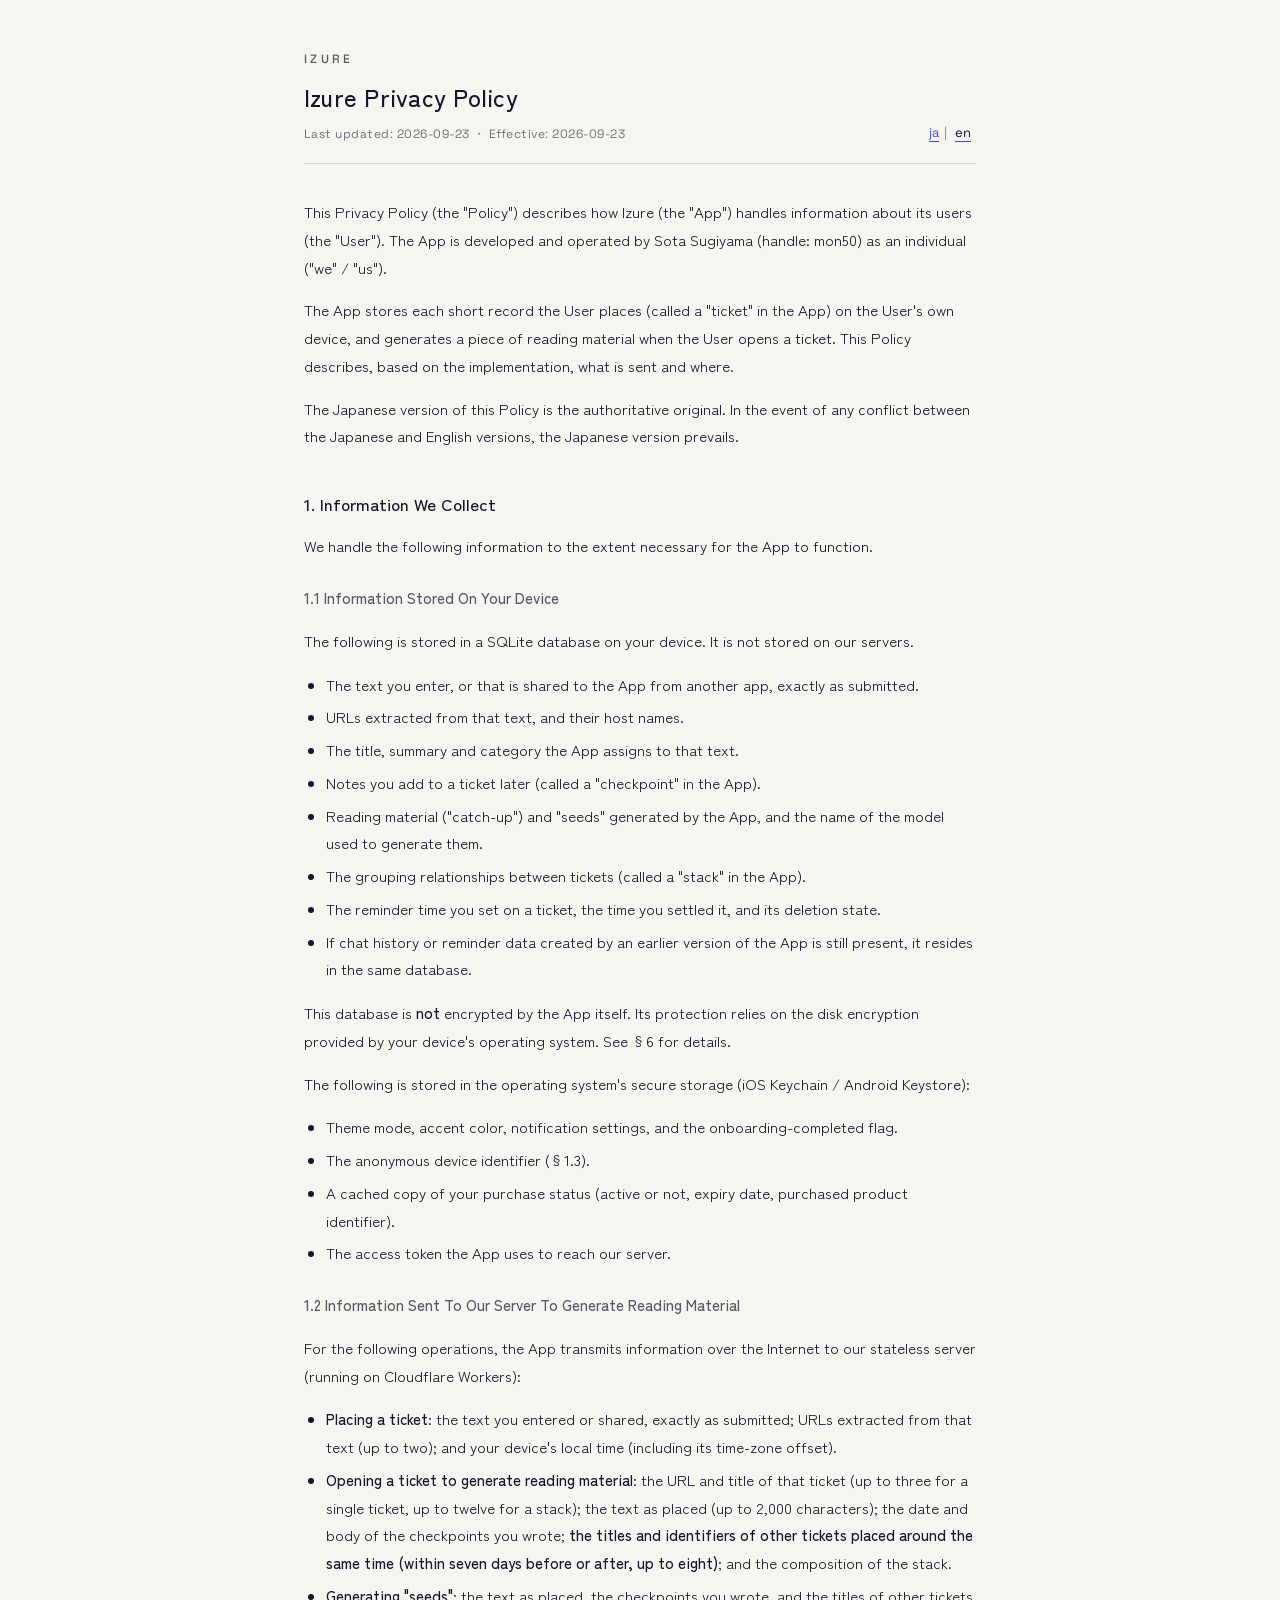
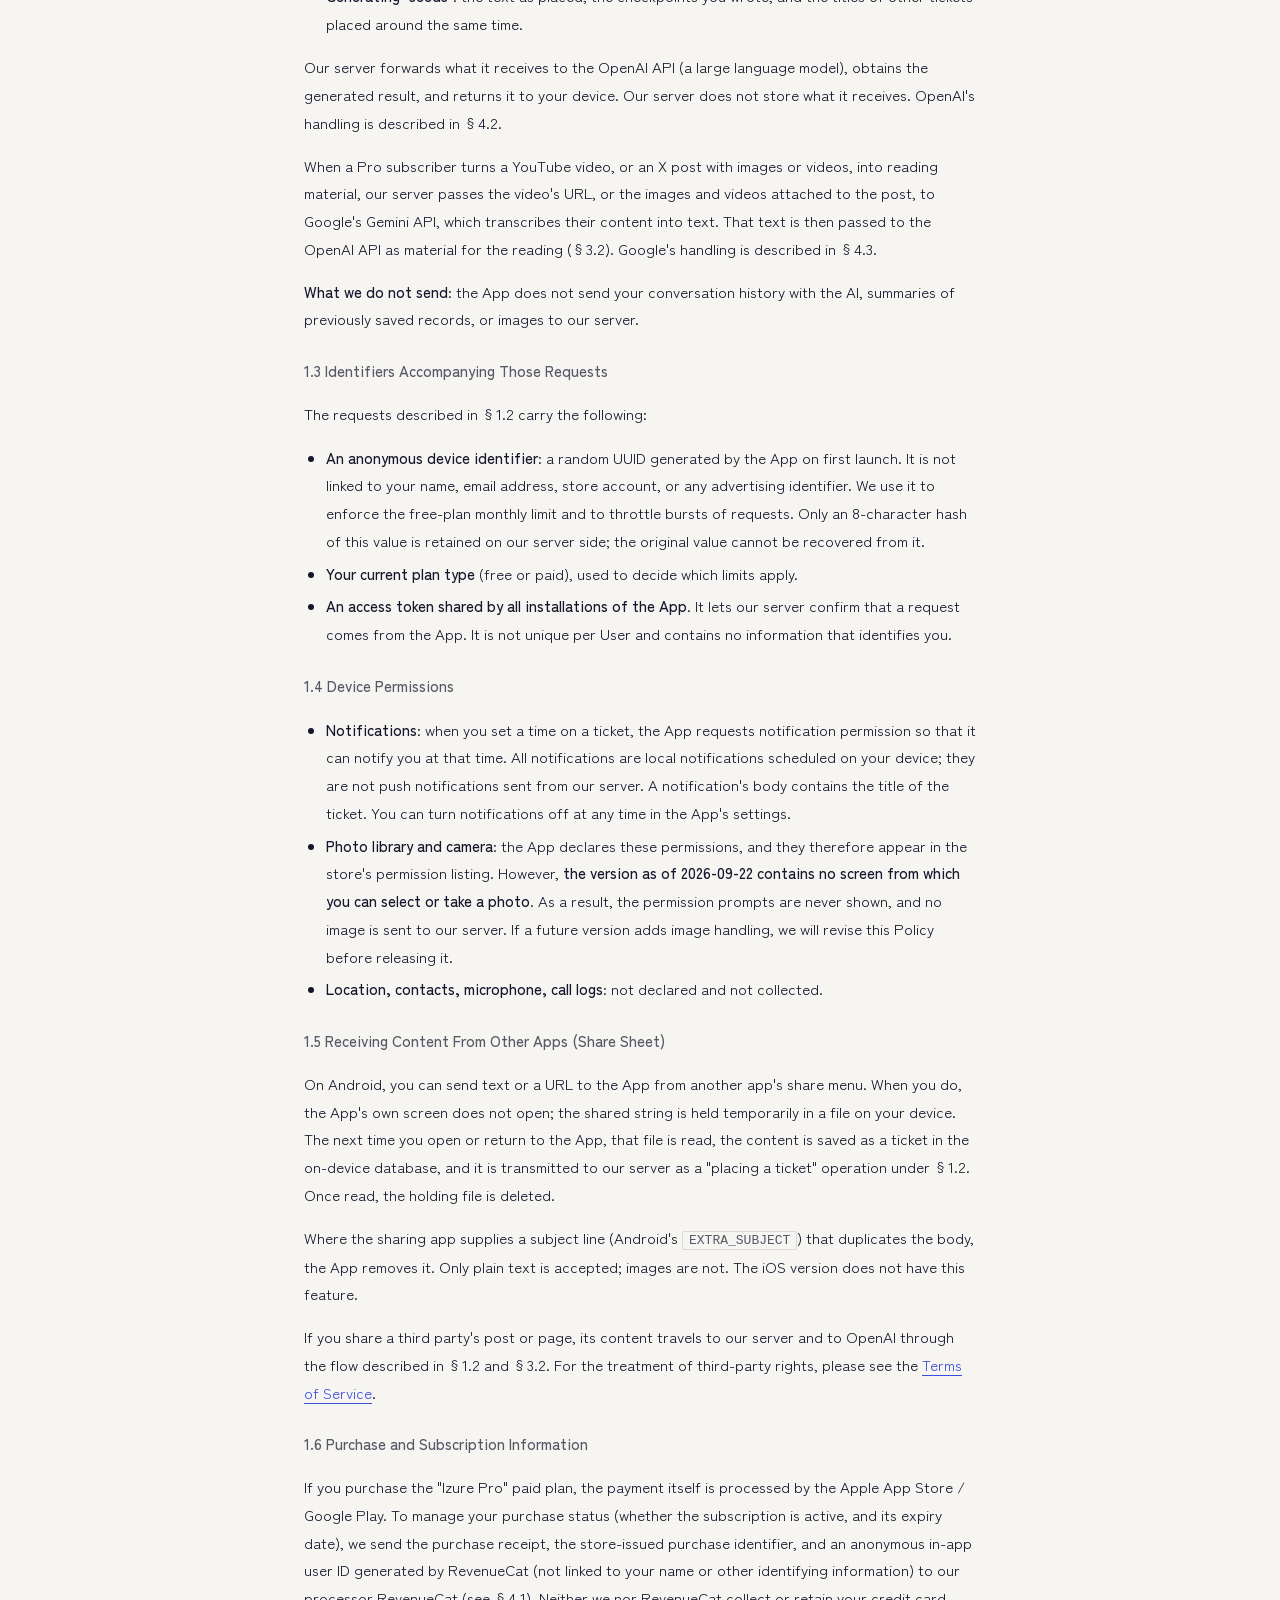
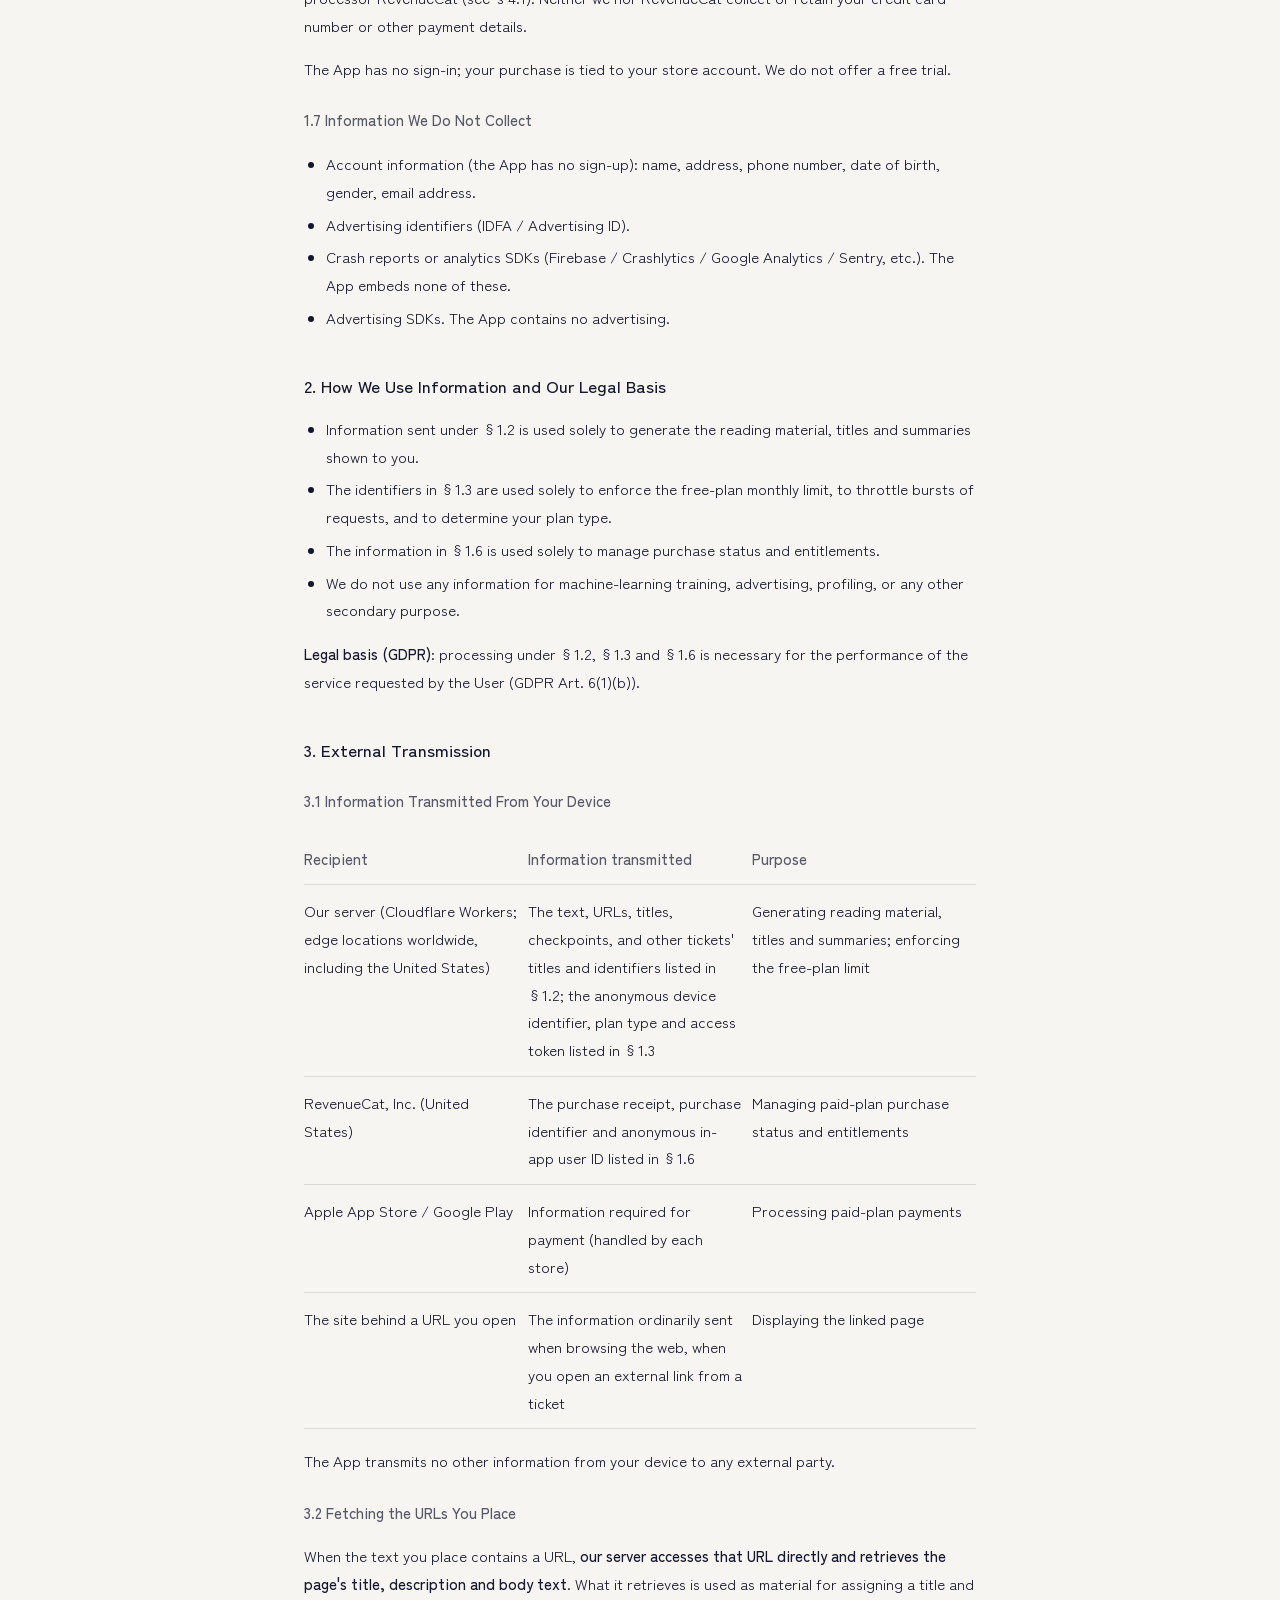
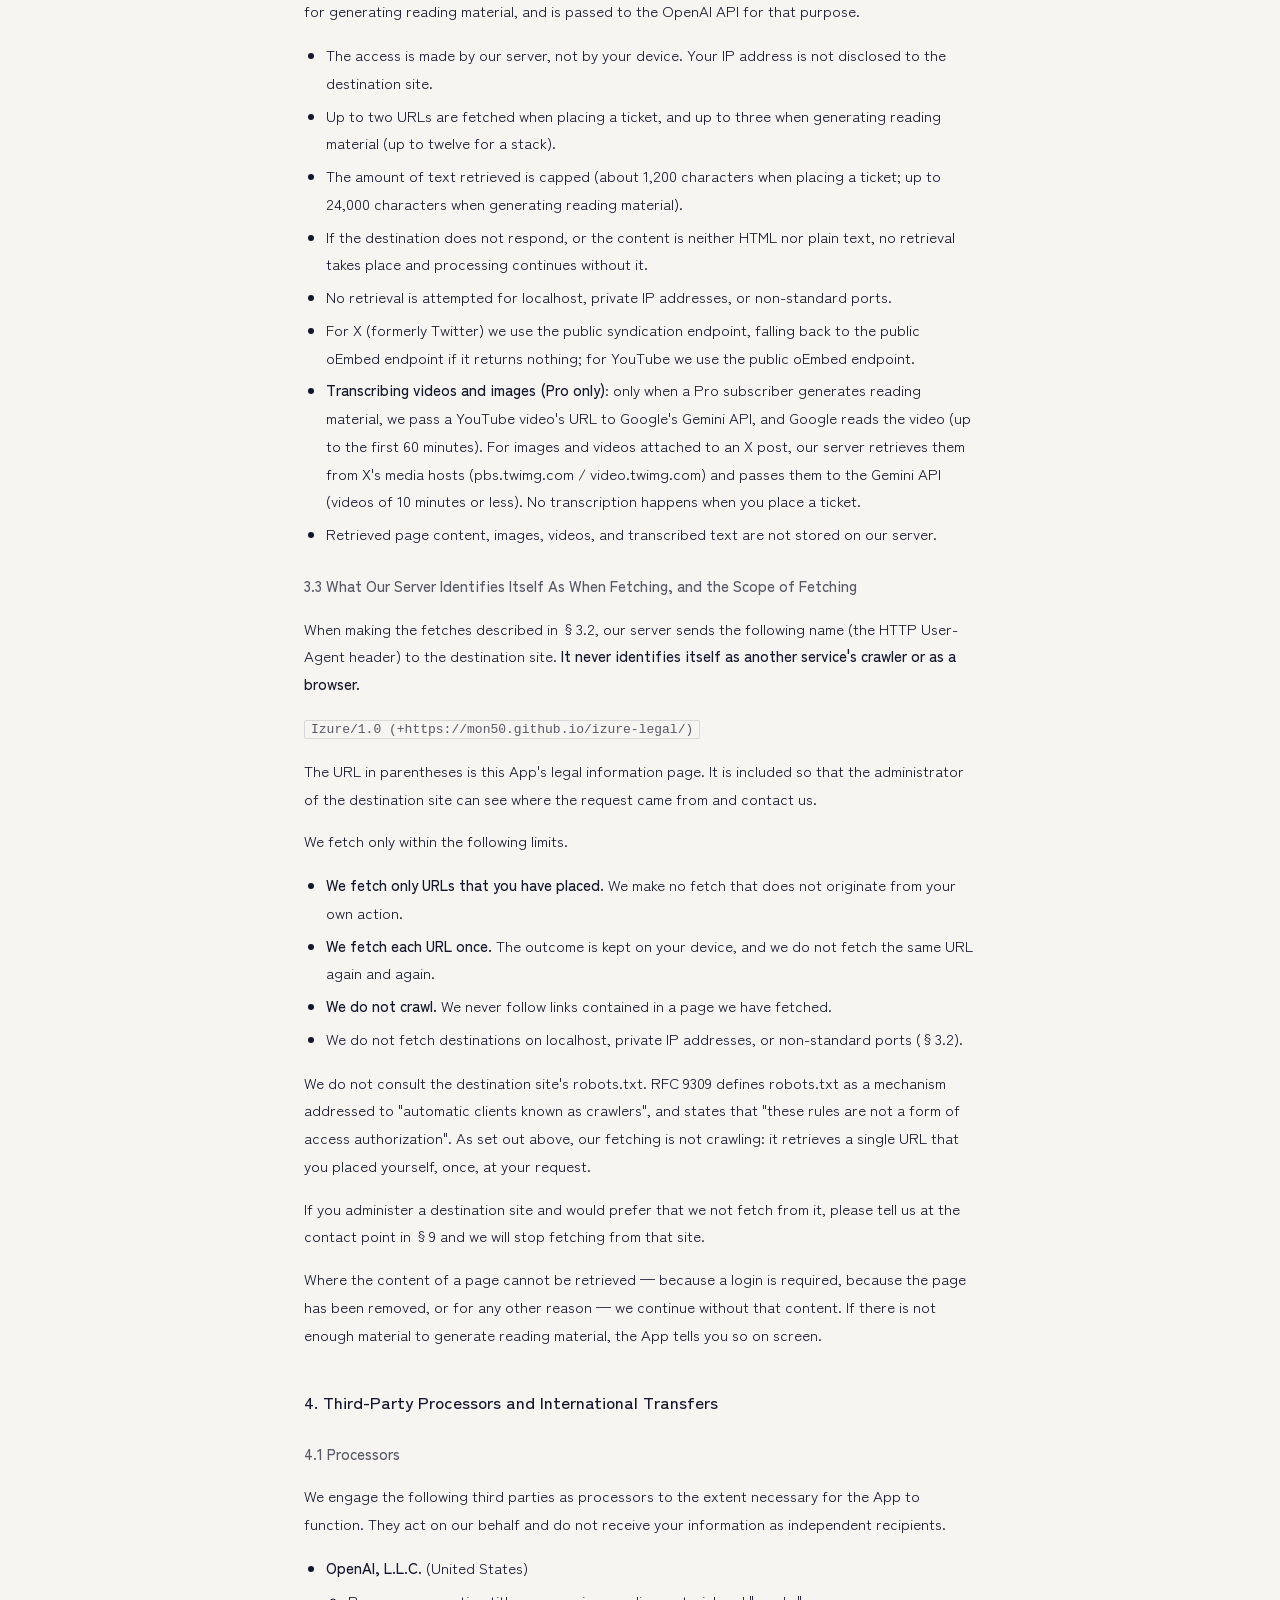
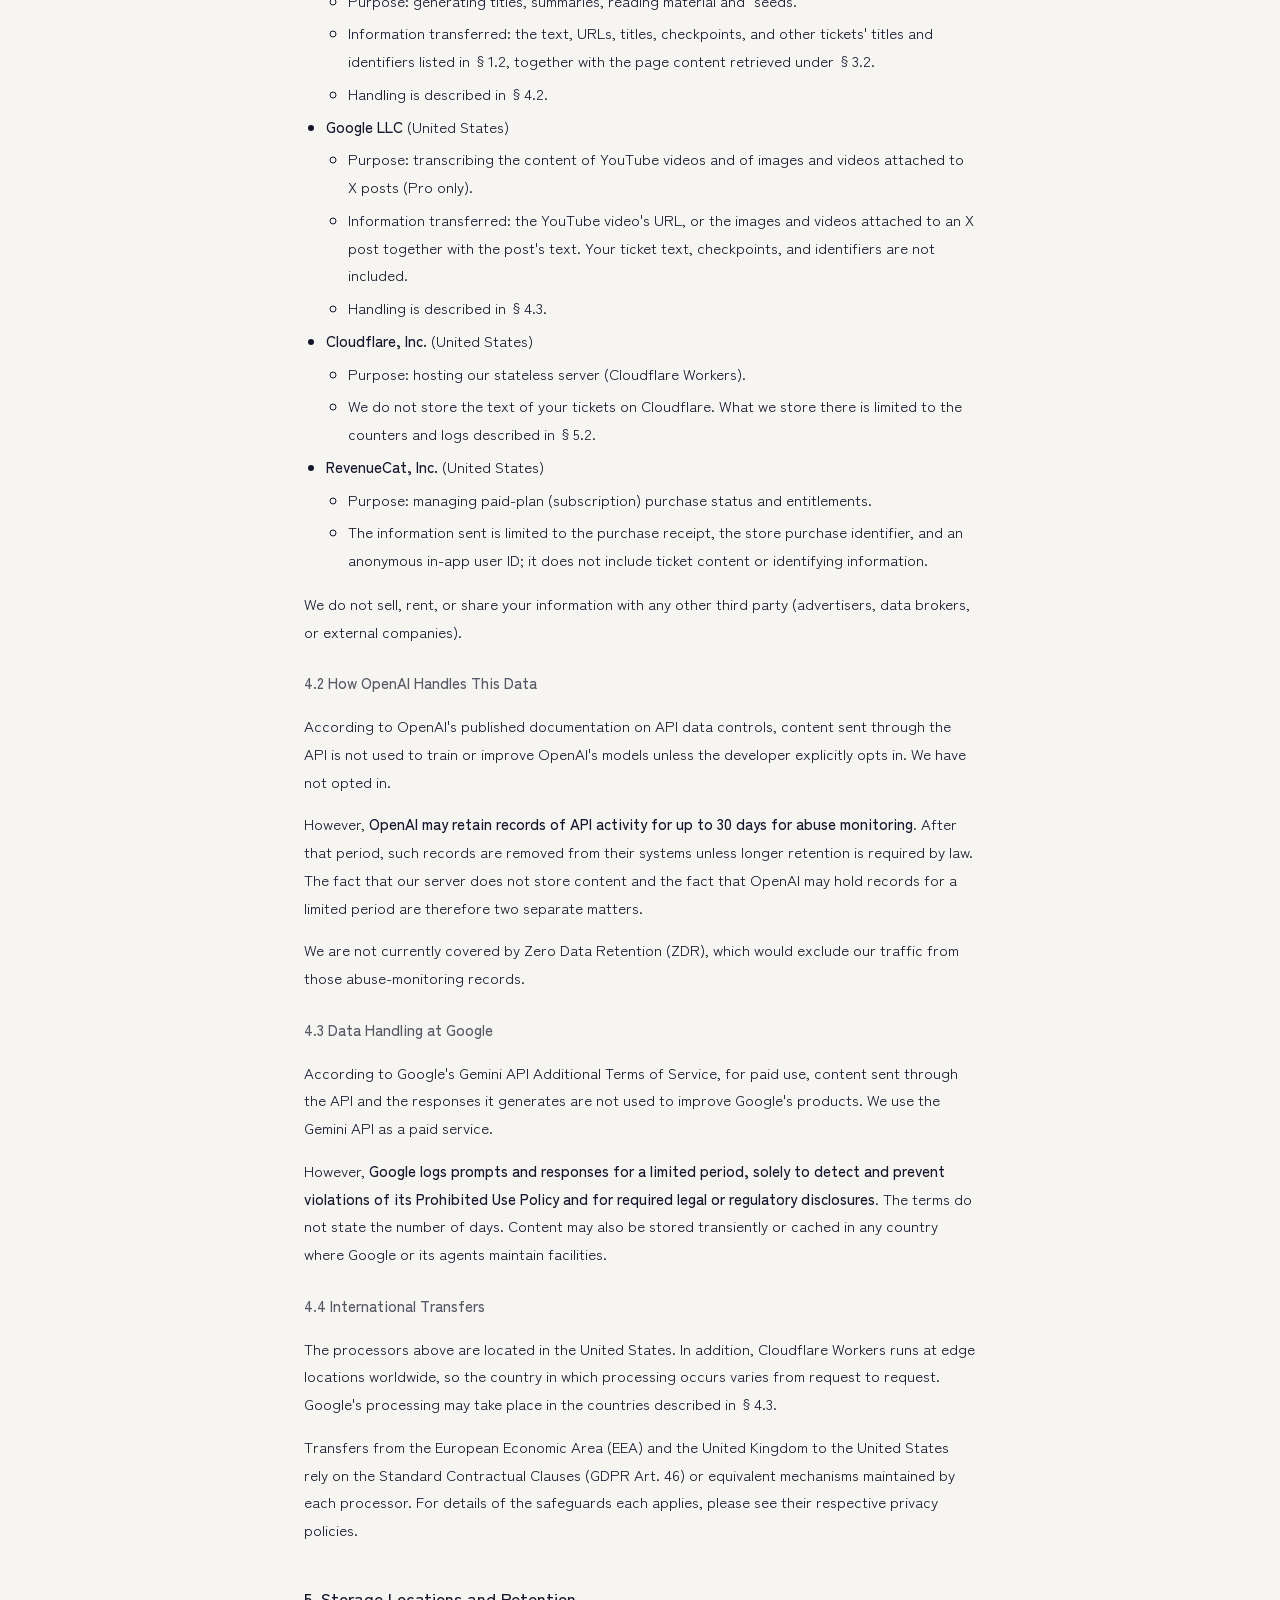
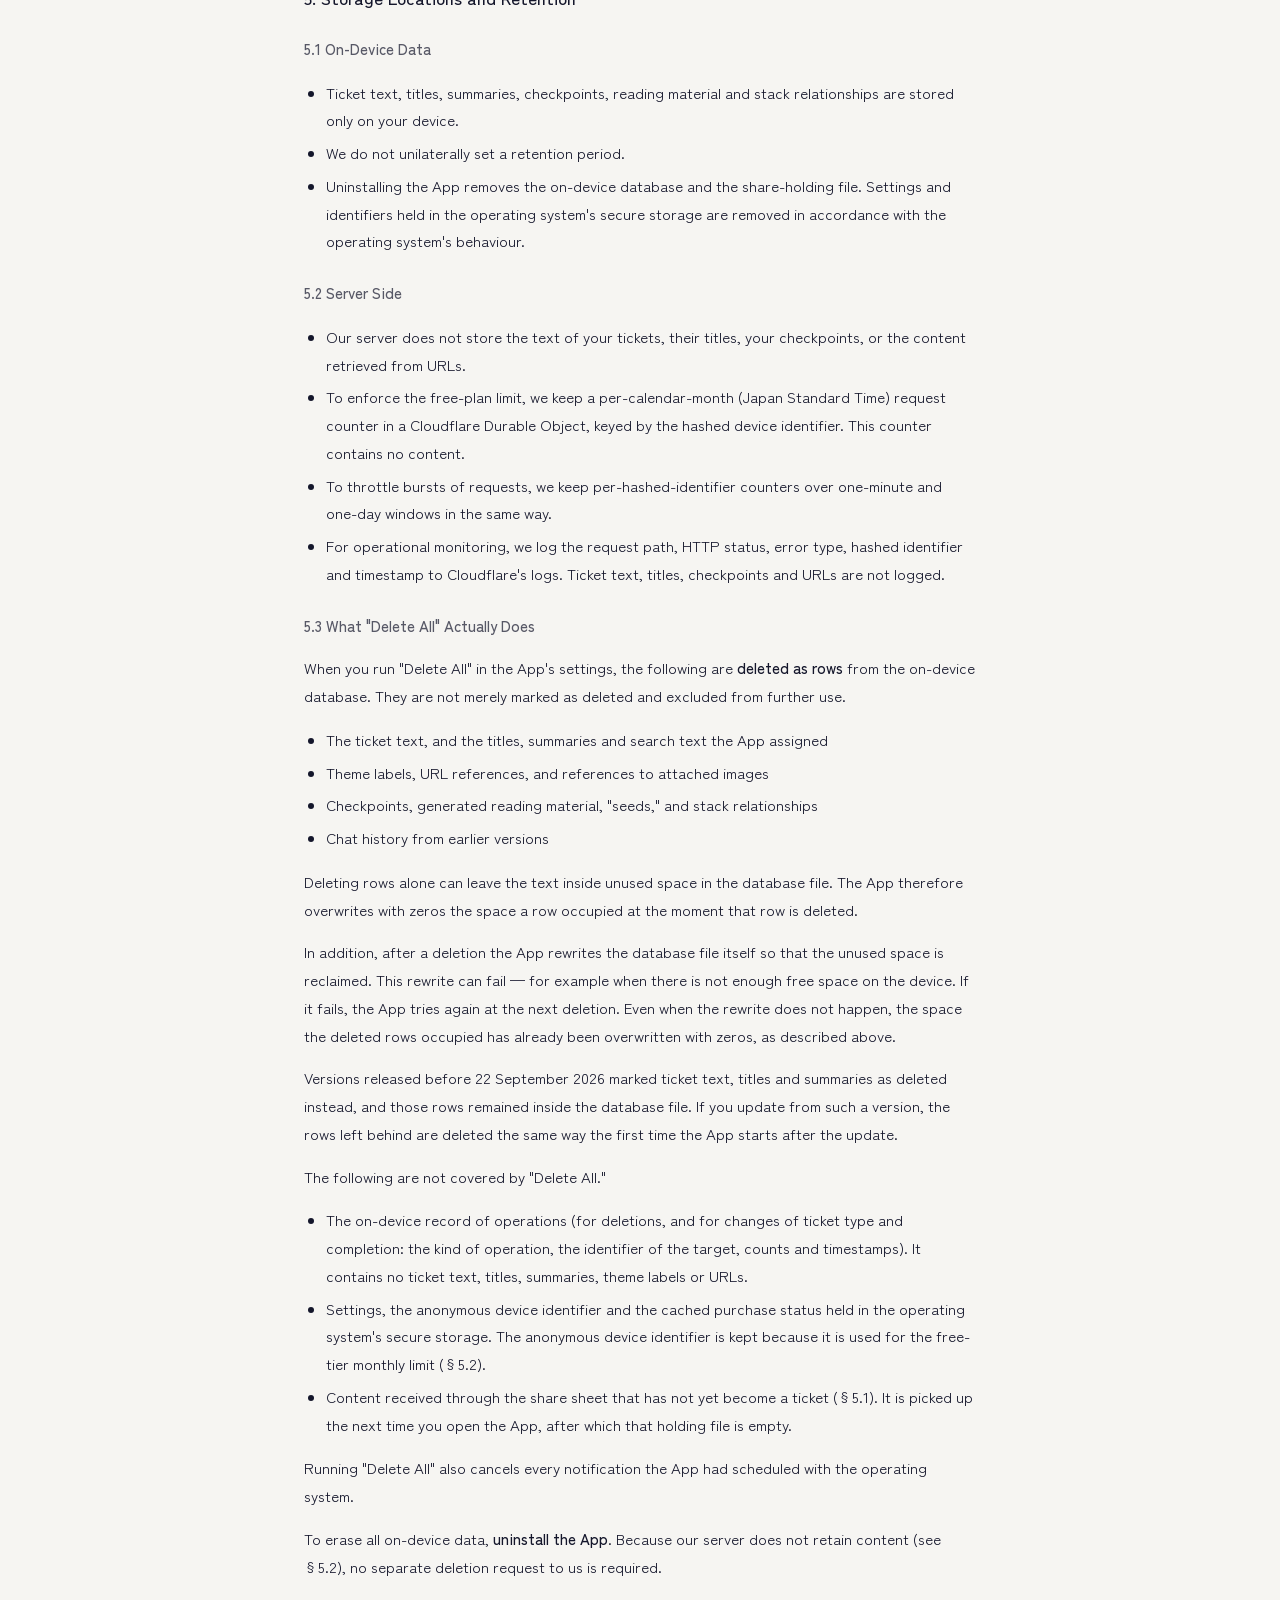
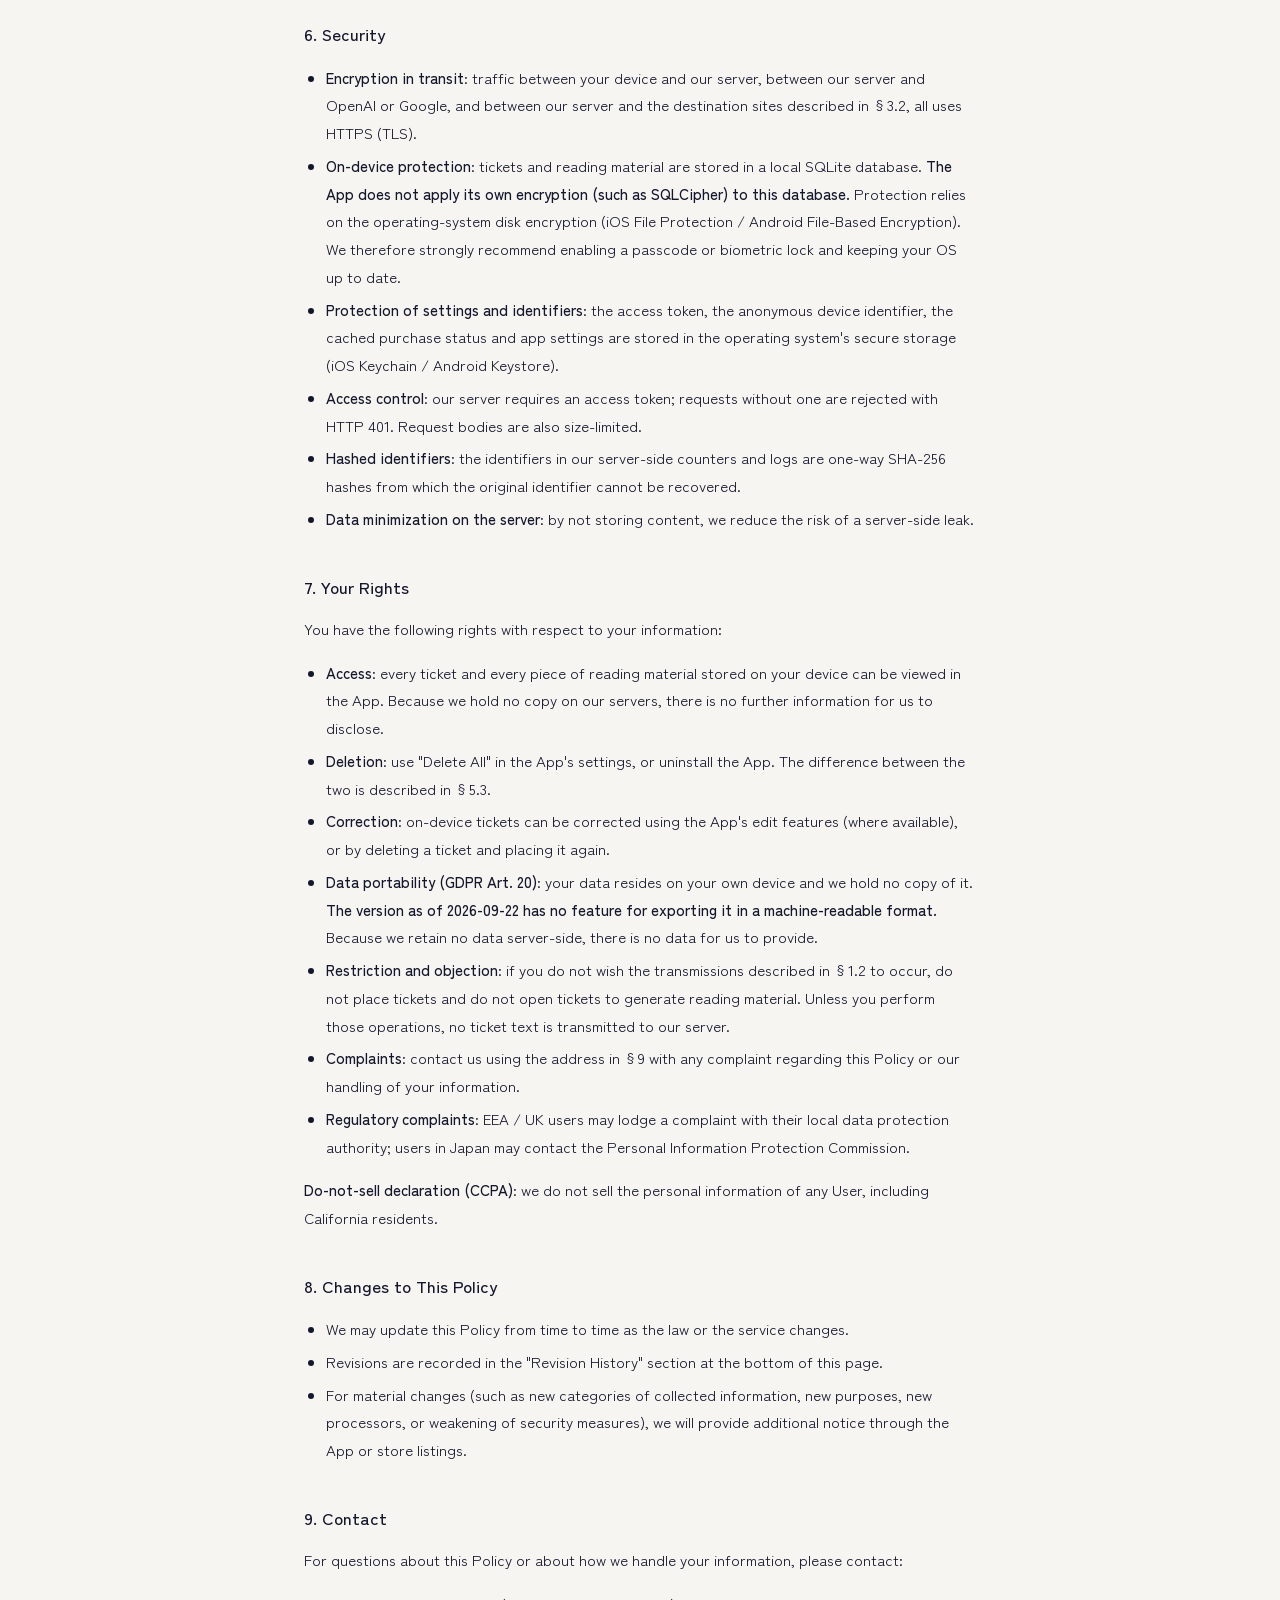
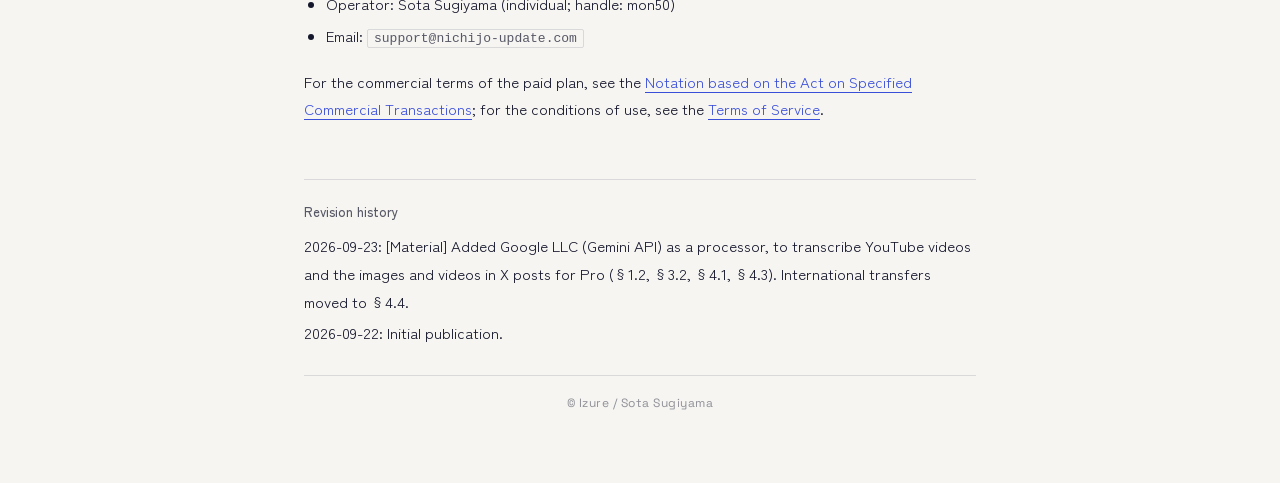
==== legal/privacy/en/index.html @ 62ede201 "legal: Google を委託先に足し、対象を 18 歳以上にする（2026-09-23 改訂） - プライバシーポリシー【重大変更】: 第三者処理者に Google LLC（Gemini API" ====
<!doctype html>
<!--
  Izure Privacy Policy (en)
  Mirrors the ja version. Reference frameworks:
  - GDPR (EU) Art. 6(1)(b) (legal basis), Art. 13 / 14 (information to data subjects), Art. 15-22 (rights),
    Art. 20 (portability), Art. 28 (processors), Art. 46 (SCCs)
  - Japan: Act on the Protection of Personal Information (Arts. 17, 18, 21, 23, 27, 28, 32)
  - Japan: Telecommunications Business Act Art. 27-12 (external transmission disclosure, 2023 amendment)
  - CCPA (Cal. Civ. Code §§1798.100-1798.199) — do-not-sell declaration
  - Apple App Store Review Guideline 5.1, Google Play Developer Policy
  - The Japanese version is the authoritative original; this English translation is provided for accessibility.

  Factual basis (implementation as of 2026-09-22; see aidlc-docs/legal-renewal/03_facts.md for path:line):
  - Transmitted data: worker/index.ts / src/server/api/catchup-use-case.ts / src/app-shell/composition-root.ts
  - On-device storage: src/adapters/storage/schema.ts / src/adapters/config/secure-store-*.ts
  - Encryption state: src/adapters/storage/expo-sqlite-database-factory.ts:22-26 (os-disk-encryption-fallback)
  - "Delete All" behaviour: src/adapters/storage/drizzle-storage-adapter.ts:1223-1260 (physical delete + VACUUM)
  - Purge of rows left by earlier versions: 0018_purge_soft_deleted_rows in src/adapters/storage/migrations.ts
  - Cancelling scheduled notifications: src/features/today/delete-all-flow.ts
  - URL fetching: ai-backend/url-context.ts
  - Share sheet: plugins/with-share-receiver.cjs / src/features/share/share-inbox.ts
  - Billing: src/billing/revenuecat-billing-adapter.ts

  - Video and image transcription (added 2026-09-23): ai-backend/media-reader.ts / worker/index.ts (Pro only)
  Source: Gemini API Additional Terms of Service https://ai.google.dev/gemini-api/terms (checked 2026-09-23)
  - Paid Services: prompts and responses are not used to improve Google's products; logged for a limited
    period for abuse detection and required disclosures (no number of days is stated); may be stored
    transiently or cached in any country where Google or its agents maintain facilities.
  - Age Requirements: not for apps likely to be accessed by users under 18 → Terms §3 raised to 18+.

  The plan name "Izure Pro" is a placeholder; replace it everywhere once the final name is decided.
-->
<html lang="en">
  <head>
    <meta charset="utf-8" />
    <meta name="viewport" content="width=device-width, initial-scale=1" />
    <meta name="robots" content="index,follow" />
    <title>Izure Privacy Policy</title>
    <link rel="stylesheet" href="../../shared/style.css" />
  </head>
  <body>
    <main class="legal">
      <header class="head">
        <div>
          <span class="mark">IZURE</span>
          <h1>Izure Privacy Policy</h1>
          <div class="sub">Last updated: 2026-09-23 ・ Effective: 2026-09-23</div>
        </div>
        <nav class="lang">
          <a href="../ja/">ja</a>|
          <a href="../en/" class="active">en</a>
        </nav>
      </header>

      <p>
        This Privacy Policy (the "Policy") describes how Izure (the "App") handles
        information about its users (the "User"). The App is developed and operated by Sota Sugiyama
        (handle: mon50) as an individual ("we" / "us").
      </p>
      <p>
        The App stores each short record the User places (called a "ticket" in the App) on the User's own
        device, and generates a piece of reading material when the User opens a ticket. This Policy
        describes, based on the implementation, what is sent and where.
      </p>
      <p>
        The Japanese version of this Policy is the authoritative original. In the event of any conflict
        between the Japanese and English versions, the Japanese version prevails.
      </p>

      <h2>1. Information We Collect</h2>
      <p>We handle the following information to the extent necessary for the App to function.</p>

      <h3>1.1 Information Stored On Your Device</h3>
      <p>
        The following is stored in a SQLite database on your device. It is not stored on our servers.
      </p>
      <ul>
        <li>The text you enter, or that is shared to the App from another app, exactly as submitted.</li>
        <li>URLs extracted from that text, and their host names.</li>
        <li>The title, summary and category the App assigns to that text.</li>
        <li>Notes you add to a ticket later (called a "checkpoint" in the App).</li>
        <li>Reading material ("catch-up") and "seeds" generated by the App, and the name of the model used to generate them.</li>
        <li>The grouping relationships between tickets (called a "stack" in the App).</li>
        <li>The reminder time you set on a ticket, the time you settled it, and its deletion state.</li>
        <li>If chat history or reminder data created by an earlier version of the App is still present, it resides in the same database.</li>
      </ul>
      <p>
        This database is <strong>not</strong> encrypted by the App itself. Its protection relies on the disk
        encryption provided by your device's operating system. See §6 for details.
      </p>
      <p>
        The following is stored in the operating system's secure storage (iOS Keychain / Android Keystore):
      </p>
      <ul>
        <li>Theme mode, accent color, notification settings, and the onboarding-completed flag.</li>
        <li>The anonymous device identifier (§1.3).</li>
        <li>A cached copy of your purchase status (active or not, expiry date, purchased product identifier).</li>
        <li>The access token the App uses to reach our server.</li>
      </ul>

      <h3>1.2 Information Sent To Our Server To Generate Reading Material</h3>
      <p>
        For the following operations, the App transmits information over the Internet to our stateless
        server (running on Cloudflare Workers):
      </p>
      <ul>
        <li>
          <strong>Placing a ticket</strong>: the text you entered or shared, exactly as submitted; URLs
          extracted from that text (up to two); and your device's local time (including its time-zone offset).
        </li>
        <li>
          <strong>Opening a ticket to generate reading material</strong>: the URL and title of that ticket
          (up to three for a single ticket, up to twelve for a stack); the text as placed (up to 2,000
          characters); the date and body of the checkpoints you wrote;
          <strong>the titles and identifiers of other tickets placed around the same time (within seven days
          before or after, up to eight)</strong>; and the composition of the stack.
        </li>
        <li>
          <strong>Generating "seeds"</strong>: the text as placed, the checkpoints you wrote, and the titles
          of other tickets placed around the same time.
        </li>
      </ul>
      <p>
        Our server forwards what it receives to the OpenAI API (a large language model), obtains the
        generated result, and returns it to your device. Our server does not store what it receives.
        OpenAI's handling is described in §4.2.
      </p>
      <p>
        When a Pro subscriber turns a YouTube video, or an X post with images or videos, into reading
        material, our server passes the video's URL, or the images and videos attached to the post, to
        Google's Gemini API, which transcribes their content into text. That text is then passed to the
        OpenAI API as material for the reading (§3.2). Google's handling is described in §4.3.
      </p>
      <p>
        <strong>What we do not send</strong>: the App does not send your conversation history with the AI,
        summaries of previously saved records, or images to our server.
      </p>

      <h3>1.3 Identifiers Accompanying Those Requests</h3>
      <p>The requests described in §1.2 carry the following:</p>
      <ul>
        <li>
          <strong>An anonymous device identifier</strong>: a random UUID generated by the App on first
          launch. It is not linked to your name, email address, store account, or any advertising
          identifier. We use it to enforce the free-plan monthly limit and to throttle bursts of requests.
          Only an 8-character hash of this value is retained on our server side; the original value cannot
          be recovered from it.
        </li>
        <li><strong>Your current plan type</strong> (free or paid), used to decide which limits apply.</li>
        <li>
          <strong>An access token shared by all installations of the App</strong>. It lets our server confirm
          that a request comes from the App. It is not unique per User and contains no information that
          identifies you.
        </li>
      </ul>

      <h3>1.4 Device Permissions</h3>
      <ul>
        <li>
          <strong>Notifications</strong>: when you set a time on a ticket, the App requests notification
          permission so that it can notify you at that time. All notifications are local notifications
          scheduled on your device; they are not push notifications sent from our server. A notification's
          body contains the title of the ticket. You can turn notifications off at any time in the App's
          settings.
        </li>
        <li>
          <strong>Photo library and camera</strong>: the App declares these permissions, and they therefore
          appear in the store's permission listing. However,
          <strong>the version as of 2026-09-22 contains no screen from which you can select or take a
          photo</strong>. As a result, the permission prompts are never shown, and no image is sent to our
          server. If a future version adds image handling, we will revise this Policy before releasing it.
        </li>
        <li><strong>Location, contacts, microphone, call logs</strong>: not declared and not collected.</li>
      </ul>

      <h3>1.5 Receiving Content From Other Apps (Share Sheet)</h3>
      <p>
        On Android, you can send text or a URL to the App from another app's share menu. When you do, the
        App's own screen does not open; the shared string is held temporarily in a file on your device.
        The next time you open or return to the App, that file is read, the content is saved as a ticket in
        the on-device database, and it is transmitted to our server as a "placing a ticket" operation under
        §1.2. Once read, the holding file is deleted.
      </p>
      <p>
        Where the sharing app supplies a subject line (Android's <code>EXTRA_SUBJECT</code>) that duplicates
        the body, the App removes it. Only plain text is accepted; images are not. The iOS version does not
        have this feature.
      </p>
      <p>
        If you share a third party's post or page, its content travels to our server and to OpenAI through
        the flow described in §1.2 and §3.2. For the treatment of third-party rights, please see the
        <a href="../../terms/en/">Terms of Service</a>.
      </p>

      <h3>1.6 Purchase and Subscription Information</h3>
      <p>
        If you purchase the "Izure Pro" paid plan, the payment itself is processed by the Apple App Store /
        Google Play. To manage your purchase status (whether the subscription is active, and its expiry
        date), we send the purchase receipt, the store-issued purchase identifier, and an anonymous in-app
        user ID generated by RevenueCat (not linked to your name or other identifying information) to our
        processor RevenueCat (see §4.1). Neither we nor RevenueCat collect or retain your credit card number
        or other payment details.
      </p>
      <p>
        The App has no sign-in; your purchase is tied to your store account. We do not offer a free trial.
      </p>

      <h3>1.7 Information We Do Not Collect</h3>
      <ul>
        <li>Account information (the App has no sign-up): name, address, phone number, date of birth, gender, email address.</li>
        <li>Advertising identifiers (IDFA / Advertising ID).</li>
        <li>Crash reports or analytics SDKs (Firebase / Crashlytics / Google Analytics / Sentry, etc.). The App embeds none of these.</li>
        <li>Advertising SDKs. The App contains no advertising.</li>
      </ul>

      <h2>2. How We Use Information and Our Legal Basis</h2>
      <ul>
        <li>Information sent under §1.2 is used solely to generate the reading material, titles and summaries shown to you.</li>
        <li>The identifiers in §1.3 are used solely to enforce the free-plan monthly limit, to throttle bursts of requests, and to determine your plan type.</li>
        <li>The information in §1.6 is used solely to manage purchase status and entitlements.</li>
        <li>We do not use any information for machine-learning training, advertising, profiling, or any other secondary purpose.</li>
      </ul>
      <p>
        <strong>Legal basis (GDPR)</strong>: processing under §1.2, §1.3 and §1.6 is necessary for the
        performance of the service requested by the User (GDPR Art. 6(1)(b)).
      </p>

      <h2>3. External Transmission</h2>
      <!--
        Japan's Telecommunications Business Act Art. 27-12 (external transmission disclosure) applies
        directly to transmissions FROM the user's terminal. §3.2 describes fetches made BY our server,
        which fall outside the article's direct scope but are disclosed here for transparency.
      -->
      <h3>3.1 Information Transmitted From Your Device</h3>
      <table>
        <tr>
          <th>Recipient</th>
          <th>Information transmitted</th>
          <th>Purpose</th>
        </tr>
        <tr>
          <td>Our server (Cloudflare Workers; edge locations worldwide, including the United States)</td>
          <td>The text, URLs, titles, checkpoints, and other tickets' titles and identifiers listed in §1.2; the anonymous device identifier, plan type and access token listed in §1.3</td>
          <td>Generating reading material, titles and summaries; enforcing the free-plan limit</td>
        </tr>
        <tr>
          <td>RevenueCat, Inc. (United States)</td>
          <td>The purchase receipt, purchase identifier and anonymous in-app user ID listed in §1.6</td>
          <td>Managing paid-plan purchase status and entitlements</td>
        </tr>
        <tr>
          <td>Apple App Store / Google Play</td>
          <td>Information required for payment (handled by each store)</td>
          <td>Processing paid-plan payments</td>
        </tr>
        <tr>
          <td>The site behind a URL you open</td>
          <td>The information ordinarily sent when browsing the web, when you open an external link from a ticket</td>
          <td>Displaying the linked page</td>
        </tr>
      </table>
      <p>The App transmits no other information from your device to any external party.</p>

      <h3>3.2 Fetching the URLs You Place</h3>
      <p>
        When the text you place contains a URL, <strong>our server accesses that URL directly and retrieves
        the page's title, description and body text</strong>. What it retrieves is used as material for
        assigning a title and for generating reading material, and is passed to the OpenAI API for that
        purpose.
      </p>
      <ul>
        <li>The access is made by our server, not by your device. Your IP address is not disclosed to the destination site.</li>
        <li>Up to two URLs are fetched when placing a ticket, and up to three when generating reading material (up to twelve for a stack).</li>
        <li>The amount of text retrieved is capped (about 1,200 characters when placing a ticket; up to 24,000 characters when generating reading material).</li>
        <li>If the destination does not respond, or the content is neither HTML nor plain text, no retrieval takes place and processing continues without it.</li>
        <li>No retrieval is attempted for localhost, private IP addresses, or non-standard ports.</li>
        <li>For X (formerly Twitter) we use the public syndication endpoint, falling back to the public oEmbed endpoint if it returns nothing; for YouTube we use the public oEmbed endpoint.</li>
        <li>
          <strong>Transcribing videos and images (Pro only)</strong>: only when a Pro subscriber generates
          reading material, we pass a YouTube video's URL to Google's Gemini API, and Google reads the video
          (up to the first 60 minutes). For images and videos attached to an X post, our server retrieves
          them from X's media hosts (pbs.twimg.com / video.twimg.com) and passes them to the Gemini API
          (videos of 10 minutes or less). No transcription happens when you place a ticket.
        </li>
        <li>Retrieved page content, images, videos, and transcribed text are not stored on our server.</li>
      </ul>

      <h3>3.3 What Our Server Identifies Itself As When Fetching, and the Scope of Fetching</h3>
      <p>
        When making the fetches described in §3.2, our server sends the following name (the HTTP
        User-Agent header) to the destination site. <strong>It never identifies itself as another
        service's crawler or as a browser.</strong>
      </p>
      <p><code>Izure/1.0 (+https://mon50.github.io/izure-legal/)</code></p>
      <p>
        The URL in parentheses is this App's legal information page. It is included so that the
        administrator of the destination site can see where the request came from and contact us.
      </p>
      <p>We fetch only within the following limits.</p>
      <ul>
        <li><strong>We fetch only URLs that you have placed.</strong> We make no fetch that does not originate from your own action.</li>
        <li><strong>We fetch each URL once.</strong> The outcome is kept on your device, and we do not fetch the same URL again and again.</li>
        <li><strong>We do not crawl.</strong> We never follow links contained in a page we have fetched.</li>
        <li>We do not fetch destinations on localhost, private IP addresses, or non-standard ports (§3.2).</li>
      </ul>
      <p>
        We do not consult the destination site's robots.txt. RFC 9309 defines robots.txt as a
        mechanism addressed to "automatic clients known as crawlers", and states that "these rules
        are not a form of access authorization". As set out above, our fetching is not crawling: it
        retrieves a single URL that you placed yourself, once, at your request.
      </p>
      <p>
        If you administer a destination site and would prefer that we not fetch from it, please tell
        us at the contact point in §9 and we will stop fetching from that site.
      </p>
      <p>
        Where the content of a page cannot be retrieved — because a login is required, because the
        page has been removed, or for any other reason — we continue without that content. If there
        is not enough material to generate reading material, the App tells you so on screen.
      </p>

      <h2>4. Third-Party Processors and International Transfers</h2>
      <h3>4.1 Processors</h3>
      <p>
        We engage the following third parties as processors to the extent necessary for the App to function.
        They act on our behalf and do not receive your information as independent recipients.
      </p>
      <ul>
        <li>
          <strong>OpenAI, L.L.C.</strong> (United States)
          <ul>
            <li>Purpose: generating titles, summaries, reading material and "seeds."</li>
            <li>Information transferred: the text, URLs, titles, checkpoints, and other tickets' titles and identifiers listed in §1.2, together with the page content retrieved under §3.2.</li>
            <li>Handling is described in §4.2.</li>
          </ul>
        </li>
        <li>
          <strong>Google LLC</strong> (United States)
          <ul>
            <li>Purpose: transcribing the content of YouTube videos and of images and videos attached to X posts (Pro only).</li>
            <li>Information transferred: the YouTube video's URL, or the images and videos attached to an X post together with the post's text. Your ticket text, checkpoints, and identifiers are not included.</li>
            <li>Handling is described in §4.3.</li>
          </ul>
        </li>
        <li>
          <strong>Cloudflare, Inc.</strong> (United States)
          <ul>
            <li>Purpose: hosting our stateless server (Cloudflare Workers).</li>
            <li>We do not store the text of your tickets on Cloudflare. What we store there is limited to the counters and logs described in §5.2.</li>
          </ul>
        </li>
        <li>
          <strong>RevenueCat, Inc.</strong> (United States)
          <ul>
            <li>Purpose: managing paid-plan (subscription) purchase status and entitlements.</li>
            <li>The information sent is limited to the purchase receipt, the store purchase identifier, and an anonymous in-app user ID; it does not include ticket content or identifying information.</li>
          </ul>
        </li>
      </ul>
      <p>
        We do not sell, rent, or share your information with any other third party (advertisers, data
        brokers, or external companies).
      </p>

      <h3>4.2 How OpenAI Handles This Data</h3>
      <!--
        Source: OpenAI "Data controls in the OpenAI platform"
        https://developers.openai.com/api/docs/guides/your-data (retrieved 2026-09-22)
        - "As of March 1, 2023, data sent to the OpenAI API is not used to train or improve OpenAI models
          (unless you explicitly opt in to share data with us)."
        - "By default, abuse monitoring logs are generated for all API feature usage and retained for up to
          30 days, unless longer retention is required by law, or is reasonably necessary to protect our
          services or any third party from harm."
      -->
      <p>
        According to OpenAI's published documentation on API data controls, content sent through the API is
        not used to train or improve OpenAI's models unless the developer explicitly opts in. We have not
        opted in.
      </p>
      <p>
        However, <strong>OpenAI may retain records of API activity for up to 30 days for abuse
        monitoring</strong>. After that period, such records are removed from their systems unless longer
        retention is required by law. The fact that our server does not store content and the fact that
        OpenAI may hold records for a limited period are therefore two separate matters.
      </p>
      <p>
        We are not currently covered by Zero Data Retention (ZDR), which would exclude our traffic from
        those abuse-monitoring records.
      </p>

      <h3>4.3 Data Handling at Google</h3>
      <p>
        According to Google's Gemini API Additional Terms of Service, for paid use, content sent through
        the API and the responses it generates are not used to improve Google's products. We use the
        Gemini API as a paid service.
      </p>
      <p>
        However, <strong>Google logs prompts and responses for a limited period, solely to detect and
        prevent violations of its Prohibited Use Policy and for required legal or regulatory
        disclosures</strong>. The terms do not state the number of days. Content may also be stored
        transiently or cached in any country where Google or its agents maintain facilities.
      </p>

      <h3>4.4 International Transfers</h3>
      <p>
        The processors above are located in the United States. In addition, Cloudflare Workers runs at edge
        locations worldwide, so the country in which processing occurs varies from request to request.
        Google's processing may take place in the countries described in §4.3.
      </p>
      <p>
        Transfers from the European Economic Area (EEA) and the United Kingdom to the United States rely on
        the Standard Contractual Clauses (GDPR Art. 46) or equivalent mechanisms maintained by each
        processor. For details of the safeguards each applies, please see their respective privacy policies.
      </p>

      <h2>5. Storage Locations and Retention</h2>
      <h3>5.1 On-Device Data</h3>
      <ul>
        <li>Ticket text, titles, summaries, checkpoints, reading material and stack relationships are stored only on your device.</li>
        <li>We do not unilaterally set a retention period.</li>
        <li>Uninstalling the App removes the on-device database and the share-holding file. Settings and identifiers held in the operating system's secure storage are removed in accordance with the operating system's behaviour.</li>
      </ul>

      <h3>5.2 Server Side</h3>
      <ul>
        <li>Our server does not store the text of your tickets, their titles, your checkpoints, or the content retrieved from URLs.</li>
        <li>
          To enforce the free-plan limit, we keep a per-calendar-month (Japan Standard Time) request counter
          in a Cloudflare Durable Object, keyed by the hashed device identifier. This counter contains no
          content.
        </li>
        <li>
          To throttle bursts of requests, we keep per-hashed-identifier counters over one-minute and one-day
          windows in the same way.
        </li>
        <li>
          For operational monitoring, we log the request path, HTTP status, error type, hashed identifier and
          timestamp to Cloudflare's logs. Ticket text, titles, checkpoints and URLs are not logged.
        </li>
      </ul>

      <h3>5.3 What "Delete All" Actually Does</h3>
      <p>
        When you run "Delete All" in the App's settings, the following are <strong>deleted as rows</strong>
        from the on-device database. They are not merely marked as deleted and excluded from further use.
      </p>
      <ul>
        <li>The ticket text, and the titles, summaries and search text the App assigned</li>
        <li>Theme labels, URL references, and references to attached images</li>
        <li>Checkpoints, generated reading material, "seeds," and stack relationships</li>
        <li>Chat history from earlier versions</li>
      </ul>
      <p>
        Deleting rows alone can leave the text inside unused space in the database file. The App therefore
        overwrites with zeros the space a row occupied at the moment that row is deleted.
      </p>
      <p>
        In addition, after a deletion the App rewrites the database file itself so that the unused space is
        reclaimed. This rewrite can fail — for example when there is not enough free space on the device. If
        it fails, the App tries again at the next deletion. Even when the rewrite does not happen, the space
        the deleted rows occupied has already been overwritten with zeros, as described above.
      </p>
      <p>
        Versions released before 22 September 2026 marked ticket text, titles and summaries as deleted
        instead, and those rows remained inside the database file. If you update from such a version, the
        rows left behind are deleted the same way the first time the App starts after the update.
      </p>
      <p>The following are not covered by "Delete All."</p>
      <ul>
        <li>
          The on-device record of operations (for deletions, and for changes of ticket type and completion:
          the kind of operation, the identifier of the target, counts and timestamps). It contains no ticket
          text, titles, summaries, theme labels or URLs.
        </li>
        <li>
          Settings, the anonymous device identifier and the cached purchase status held in the operating
          system's secure storage. The anonymous device identifier is kept because it is used for the
          free-tier monthly limit (§5.2).
        </li>
        <li>
          Content received through the share sheet that has not yet become a ticket (§5.1). It is picked up
          the next time you open the App, after which that holding file is empty.
        </li>
      </ul>
      <p>
        Running "Delete All" also cancels every notification the App had scheduled with the operating
        system.
      </p>
      <p>
        To erase all on-device data, <strong>uninstall the App</strong>. Because our server does not retain
        content (see §5.2), no separate deletion request to us is required.
      </p>

      <h2>6. Security</h2>
      <ul>
        <li>
          <strong>Encryption in transit</strong>: traffic between your device and our server, between our
          server and OpenAI or Google, and between our server and the destination sites described in §3.2, all uses
          HTTPS (TLS).
        </li>
        <li>
          <strong>On-device protection</strong>: tickets and reading material are stored in a local SQLite
          database. <strong>The App does not apply its own encryption (such as SQLCipher) to this
          database.</strong> Protection relies on the operating-system disk encryption (iOS File Protection /
          Android File-Based Encryption). We therefore strongly recommend enabling a passcode or biometric
          lock and keeping your OS up to date.
        </li>
        <li>
          <strong>Protection of settings and identifiers</strong>: the access token, the anonymous device
          identifier, the cached purchase status and app settings are stored in the operating system's
          secure storage (iOS Keychain / Android Keystore).
        </li>
        <li>
          <strong>Access control</strong>: our server requires an access token; requests without one are
          rejected with HTTP 401. Request bodies are also size-limited.
        </li>
        <li>
          <strong>Hashed identifiers</strong>: the identifiers in our server-side counters and logs are
          one-way SHA-256 hashes from which the original identifier cannot be recovered.
        </li>
        <li>
          <strong>Data minimization on the server</strong>: by not storing content, we reduce the risk of a
          server-side leak.
        </li>
      </ul>

      <h2>7. Your Rights</h2>
      <p>You have the following rights with respect to your information:</p>
      <ul>
        <li><strong>Access</strong>: every ticket and every piece of reading material stored on your device can be viewed in the App. Because we hold no copy on our servers, there is no further information for us to disclose.</li>
        <li><strong>Deletion</strong>: use "Delete All" in the App's settings, or uninstall the App. The difference between the two is described in §5.3.</li>
        <li><strong>Correction</strong>: on-device tickets can be corrected using the App's edit features (where available), or by deleting a ticket and placing it again.</li>
        <li>
          <strong>Data portability (GDPR Art. 20)</strong>: your data resides on your own device and we hold
          no copy of it. <strong>The version as of 2026-09-22 has no feature for exporting it in a
          machine-readable format.</strong> Because we retain no data server-side, there is no data for us to
          provide.
        </li>
        <li><strong>Restriction and objection</strong>: if you do not wish the transmissions described in §1.2 to occur, do not place tickets and do not open tickets to generate reading material. Unless you perform those operations, no ticket text is transmitted to our server.</li>
        <li><strong>Complaints</strong>: contact us using the address in §9 with any complaint regarding this Policy or our handling of your information.</li>
        <li><strong>Regulatory complaints</strong>: EEA / UK users may lodge a complaint with their local data protection authority; users in Japan may contact the Personal Information Protection Commission.</li>
      </ul>
      <p>
        <strong>Do-not-sell declaration (CCPA)</strong>: we do not sell the personal information of any
        User, including California residents.
      </p>

      <h2>8. Changes to This Policy</h2>
      <ul>
        <li>We may update this Policy from time to time as the law or the service changes.</li>
        <li>Revisions are recorded in the "Revision History" section at the bottom of this page.</li>
        <li>
          For material changes (such as new categories of collected information, new purposes, new
          processors, or weakening of security measures), we will provide additional notice through the App
          or store listings.
        </li>
      </ul>

      <h2>9. Contact</h2>
      <p>For questions about this Policy or about how we handle your information, please contact:</p>
      <ul>
        <li>Operator: Sota Sugiyama (individual; handle: mon50)</li>
        <li>Email: <code>support@nichijo-update.com</code></li>
      </ul>
      <p>
        For the commercial terms of the paid plan, see the
        <a href="../../tokushoho/en/">Notation based on the Act on Specified Commercial Transactions</a>;
        for the conditions of use, see the <a href="../../terms/en/">Terms of Service</a>.
      </p>

      <footer class="revisions">
        <strong>Revision history</strong>
        <ul>
          <li>2026-09-23: [Material] Added Google LLC (Gemini API) as a processor, to transcribe YouTube videos and the images and videos in X posts for Pro (§1.2, §3.2, §4.1, §4.3). International transfers moved to §4.4.</li>
          <li>2026-09-22: Initial publication.</li>
        </ul>
      </footer>
      <footer class="bottom">© Izure / Sota Sugiyama</footer>
    </main>
  </body>
</html>
---- legal/shared/style.css ----
/*
  Izure 法務ページ共有スタイル。
  数値の正は aidlc-docs/design/worldview-reset/03_izure-identity.md（紙 #F6F5F2 / 藍黒 #14162B / 青 #3A4FD9）。
  紙は 1 枚。面を重ねず、線で分ける。影・グラデーション・2 色目は無い。
  青は「まだ来ていないもの」＝ここではリンクにだけ使う。
*/

@import url("https://fonts.googleapis.com/css2?family=Zen+Kaku+Gothic+New:wght@400;500&family=Space+Grotesk:wght@400;500&display=swap");

:root {
  --paper: #f6f5f2;
  --ink: #14162b;
  --ink70: #14162bb3;
  --ink60: #14162b99;
  --ink45: #14162b73;
  --ink12: #14162b1f;
  --blue: #3a4fd9;
  --font-body: "Zen Kaku Gothic New", -apple-system, "Hiragino Sans", "Yu Gothic", "Segoe UI",
    sans-serif;
  --font-meta: "Space Grotesk", -apple-system, "Helvetica Neue", Arial, sans-serif;
}

* {
  box-sizing: border-box;
}

html,
body {
  margin: 0;
  padding: 0;
}

body {
  background: var(--paper);
  color: var(--ink);
  font-family: var(--font-body);
  font-size: 16px;
  line-height: 1.85;
  -webkit-text-size-adjust: 100%;
}

main.legal {
  max-width: 720px;
  margin: 0 auto;
  padding: 48px 24px 72px;
}

/* 頭: アプリの名前と、どの文書か。下に細い線 1 本で本文と分ける */
header.head {
  border-bottom: 1px solid var(--ink12);
  padding-bottom: 18px;
  margin-bottom: 34px;
  display: flex;
  justify-content: space-between;
  align-items: flex-end;
  gap: 16px;
  flex-wrap: wrap;
}

header.head .mark {
  font-family: var(--font-meta);
  font-weight: 500;
  font-size: 12px;
  letter-spacing: 0.28em;
  color: var(--ink70);
  display: block;
  margin-bottom: 10px;
}

header.head h1 {
  margin: 0;
  font-size: 24px;
  line-height: 1.45;
  font-weight: 500;
  letter-spacing: 0.01em;
}

header.head .sub {
  font-family: var(--font-meta);
  font-size: 12px;
  letter-spacing: 0.04em;
  color: var(--ink60);
  margin-top: 8px;
}

/* ja | en。いま見ているほうだけ濃い */
nav.lang {
  font-family: var(--font-meta);
  font-size: 13px;
  color: var(--ink45);
}

nav.lang a {
  color: var(--ink45);
  text-decoration: none;
  margin: 0 5px;
}

nav.lang a.active {
  color: var(--ink);
}

nav.lang a:hover {
  color: var(--ink70);
}

main.legal h2 {
  font-size: 17px;
  margin-top: 40px;
  margin-bottom: 10px;
  font-weight: 500;
  line-height: 1.6;
}

main.legal h3 {
  font-size: 15px;
  margin-top: 24px;
  margin-bottom: 6px;
  font-weight: 500;
  color: var(--ink70);
}

main.legal p,
main.legal li {
  font-size: 15px;
  color: var(--ink);
}

main.legal ul,
main.legal ol {
  padding-left: 22px;
}

main.legal li {
  margin: 5px 0;
}

main.legal strong {
  font-weight: 500;
  color: var(--ink);
}

main.legal a {
  color: var(--blue);
  text-decoration: none;
  border-bottom: 1px solid var(--blue);
}

main.legal a:hover {
  border-bottom-color: transparent;
}

main.legal code {
  font-family: "SF Mono", Menlo, Consolas, monospace;
  font-size: 13px;
  color: var(--ink70);
  border: 1px solid var(--ink12);
  padding: 1px 6px;
  border-radius: 2px;
}

/* 表（特商法の表示事項など）。枠で囲わず、横の線だけで行を分ける */
main.legal table {
  width: 100%;
  border-collapse: collapse;
  margin: 18px 0;
  font-size: 15px;
}

main.legal th,
main.legal td {
  text-align: left;
  vertical-align: top;
  padding: 12px 10px 12px 0;
  border-bottom: 1px solid var(--ink12);
}

main.legal th {
  width: 30%;
  font-weight: 500;
  color: var(--ink70);
  white-space: nowrap;
}

@media (max-width: 480px) {
  main.legal th,
  main.legal td {
    display: block;
    width: 100%;
    padding: 0;
    border-bottom: none;
  }
  main.legal th {
    padding-top: 14px;
    font-size: 13px;
  }
  main.legal td {
    padding-bottom: 14px;
    border-bottom: 1px solid var(--ink12);
  }
}

footer.revisions {
  margin-top: 56px;
  padding-top: 20px;
  border-top: 1px solid var(--ink12);
  font-size: 13px;
  color: var(--ink60);
}

footer.revisions strong {
  display: block;
  margin-bottom: 8px;
  font-weight: 500;
  color: var(--ink70);
}

footer.revisions ul {
  list-style: none;
  padding-left: 0;
  margin: 0;
}

footer.revisions li {
  margin: 4px 0;
}

footer.bottom {
  margin-top: 28px;
  padding-top: 16px;
  border-top: 1px solid var(--ink12);
  font-family: var(--font-meta);
  font-size: 12px;
  letter-spacing: 0.04em;
  color: var(--ink45);
  text-align: center;
}

@media (max-width: 480px) {
  main.legal {
    padding: 28px 18px 56px;
  }
  header.head h1 {
    font-size: 21px;
  }
}
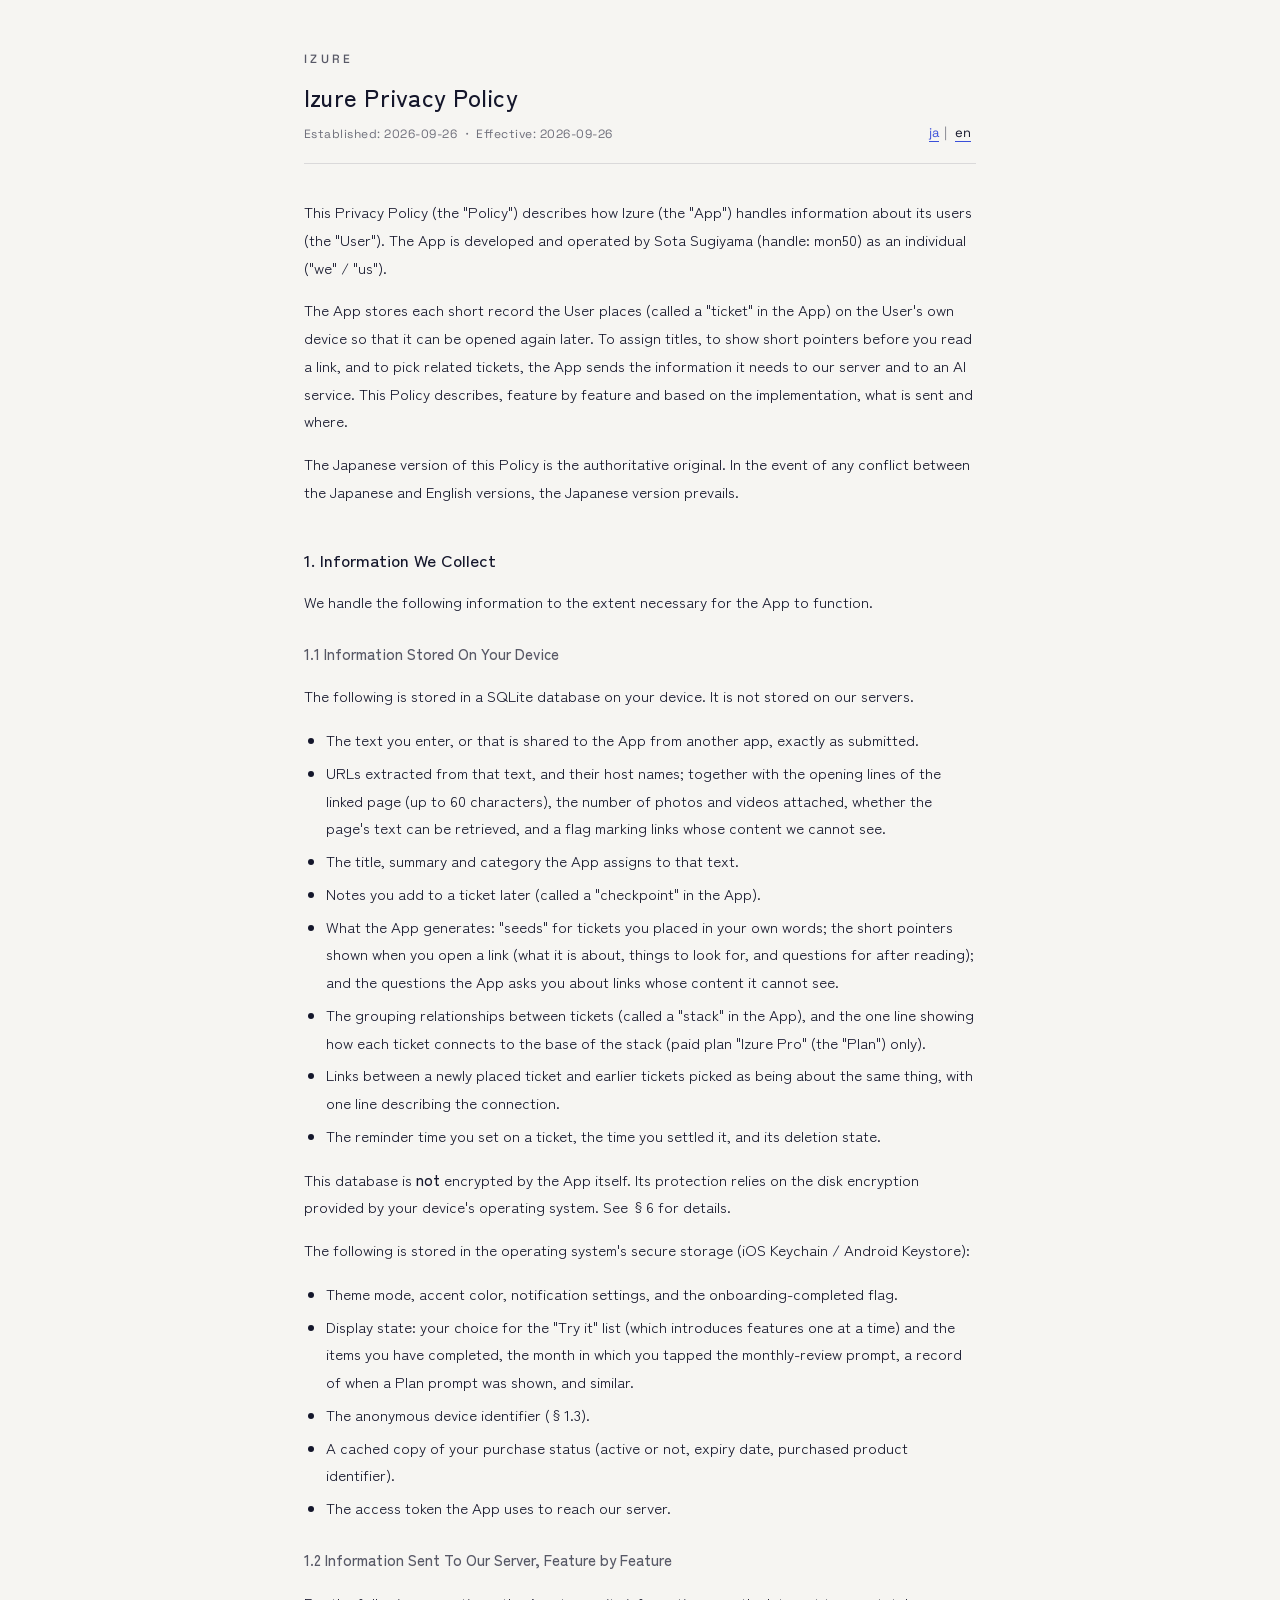
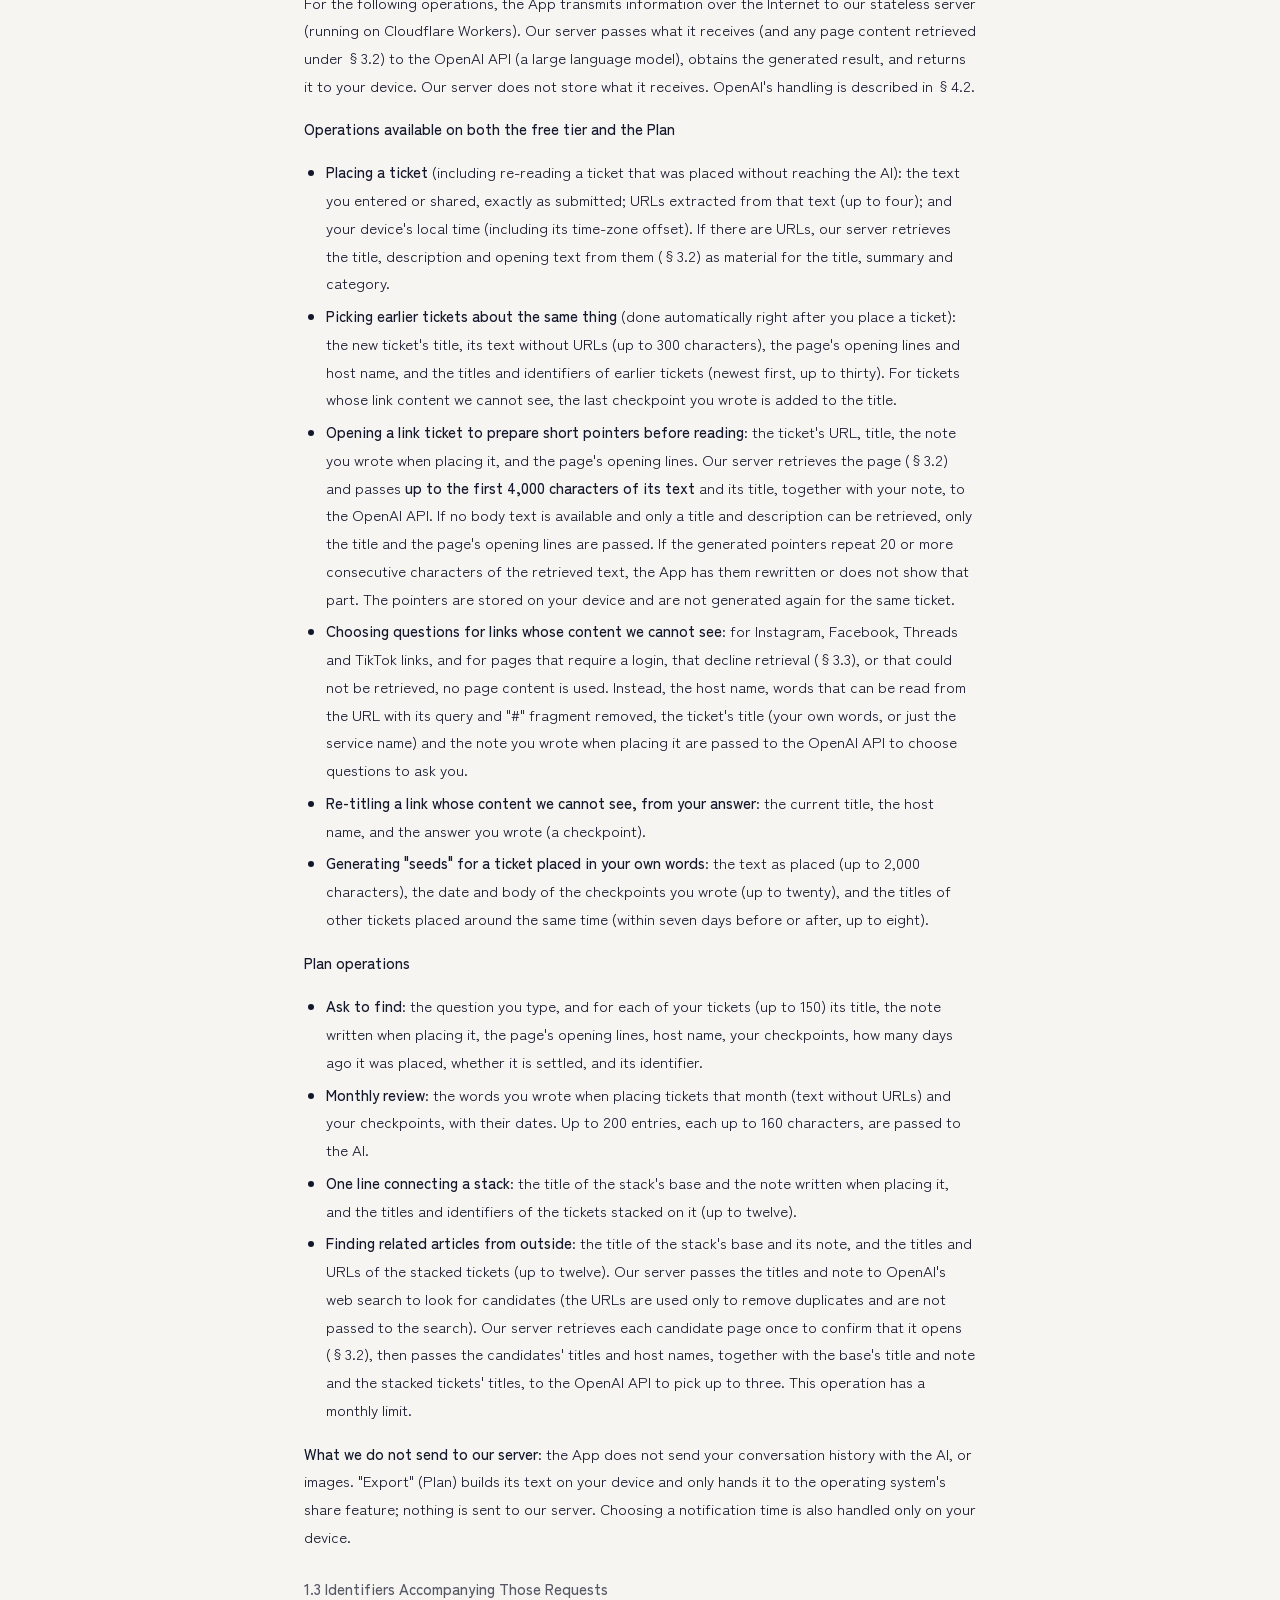
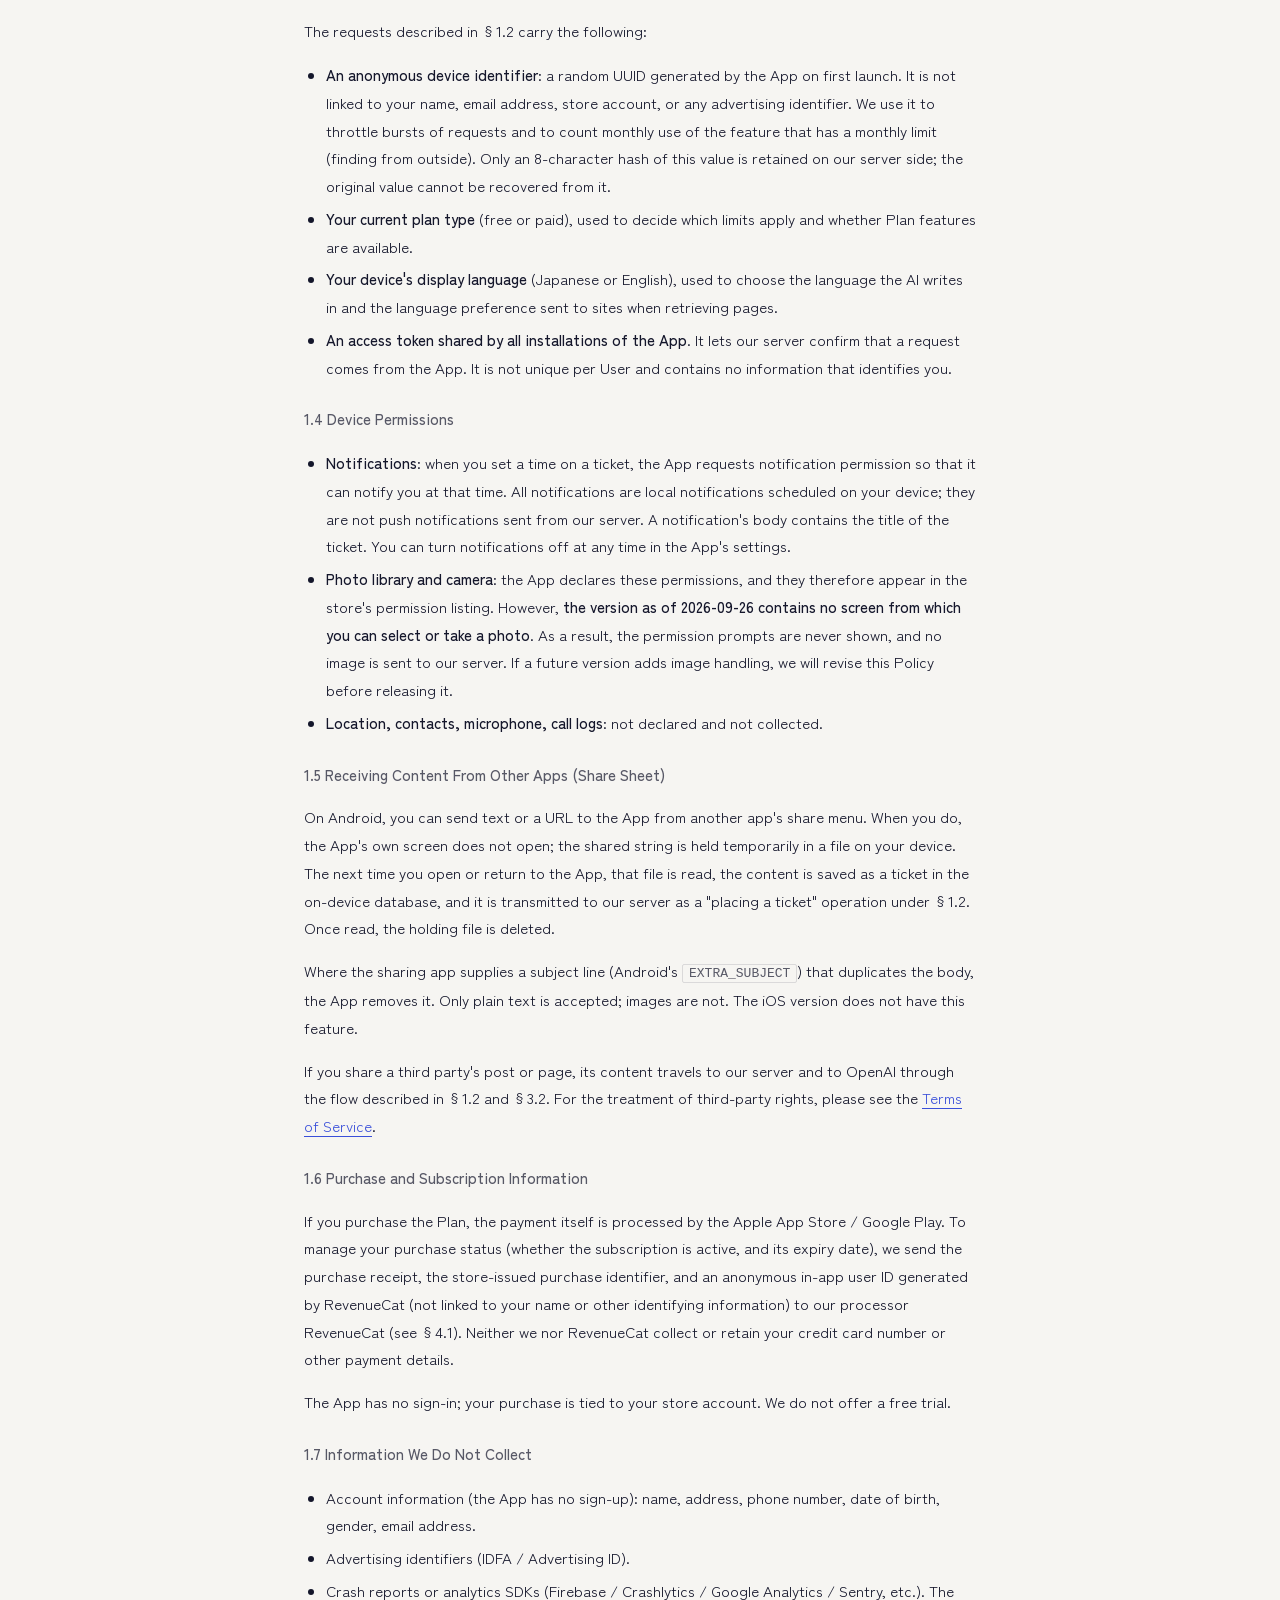
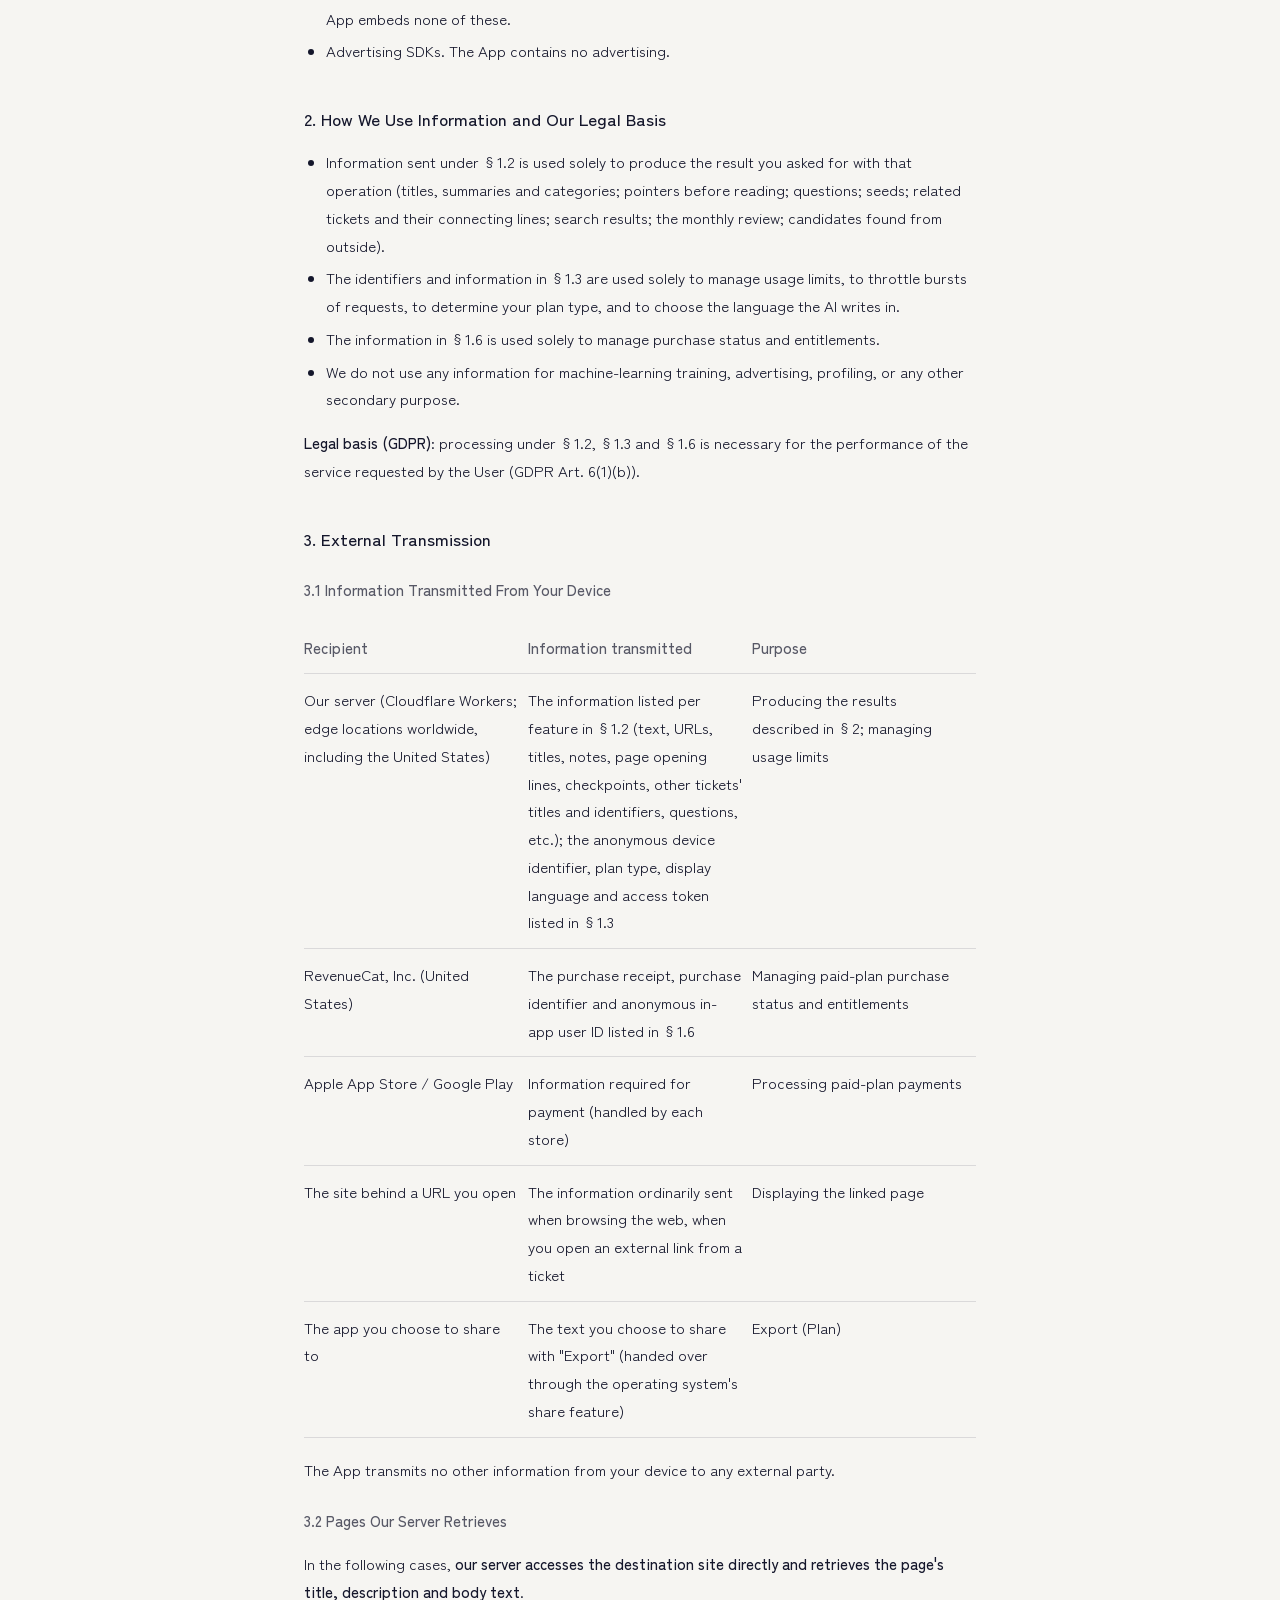
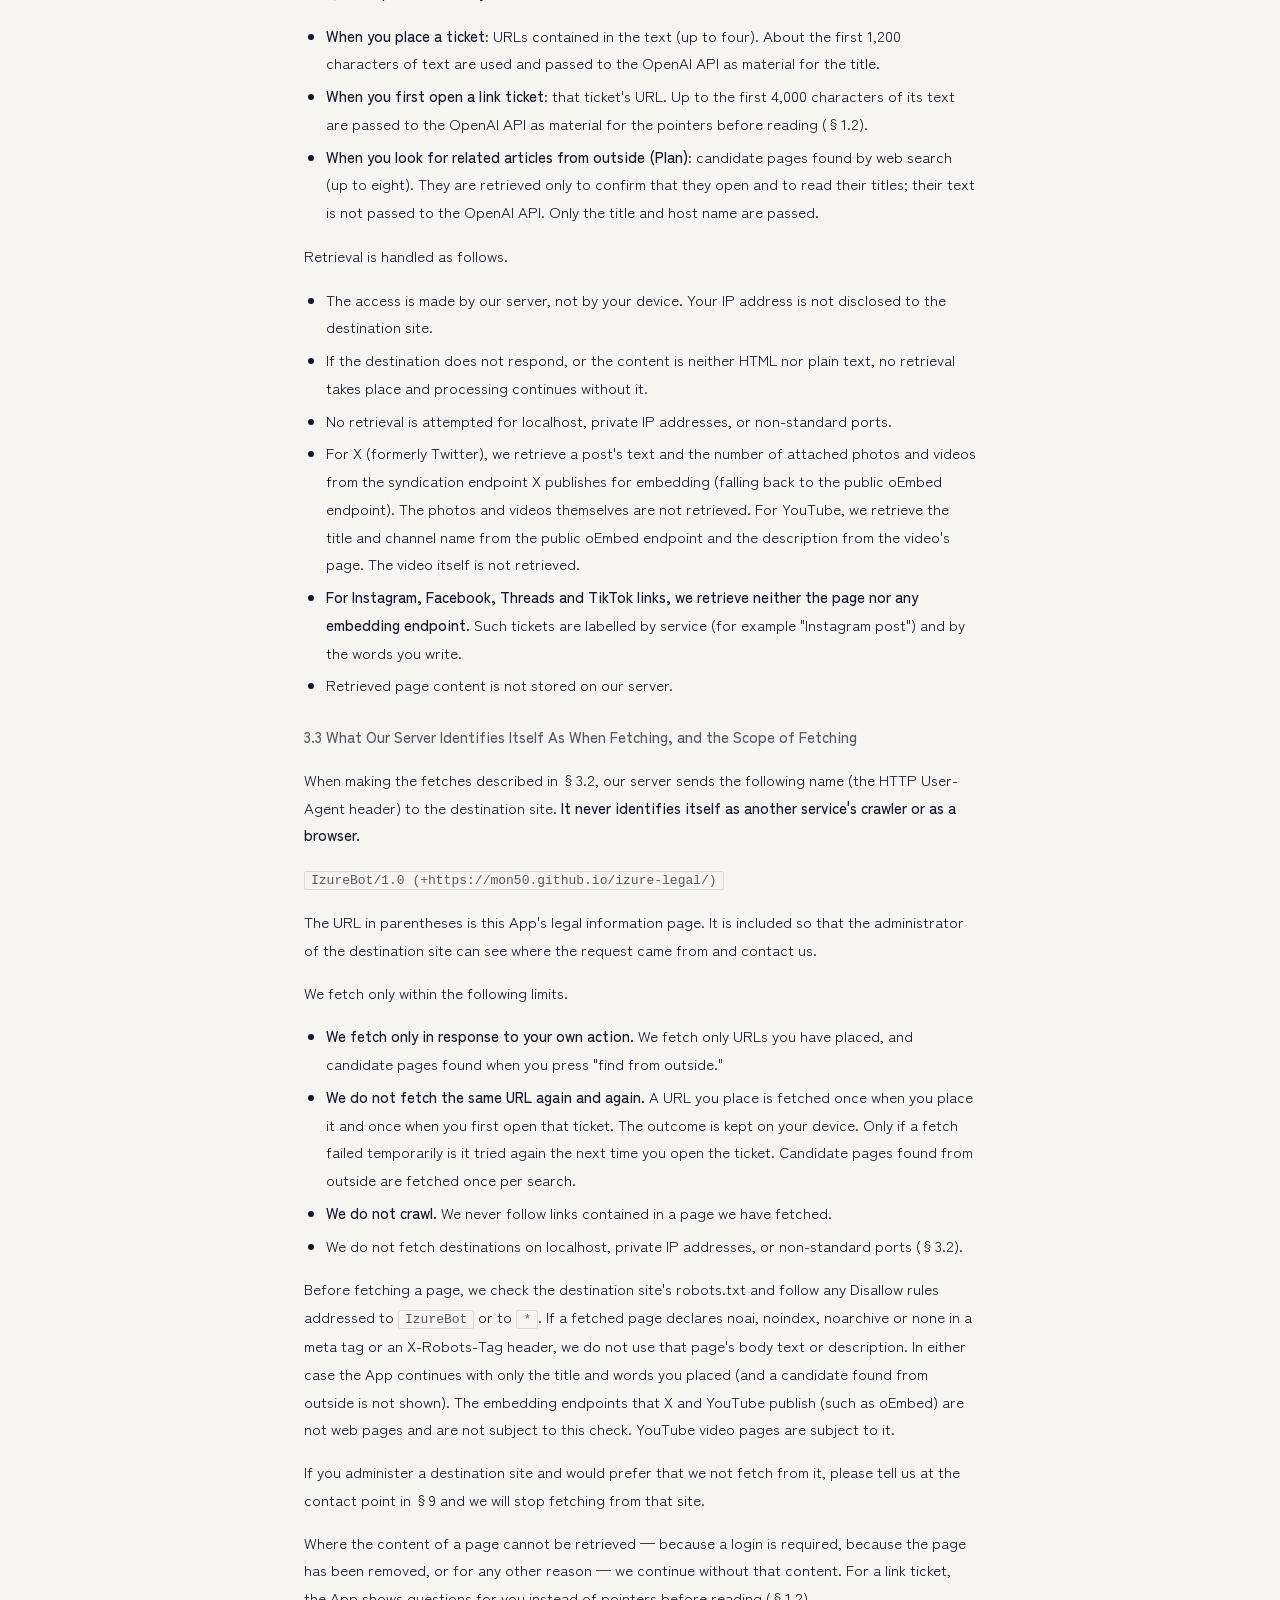
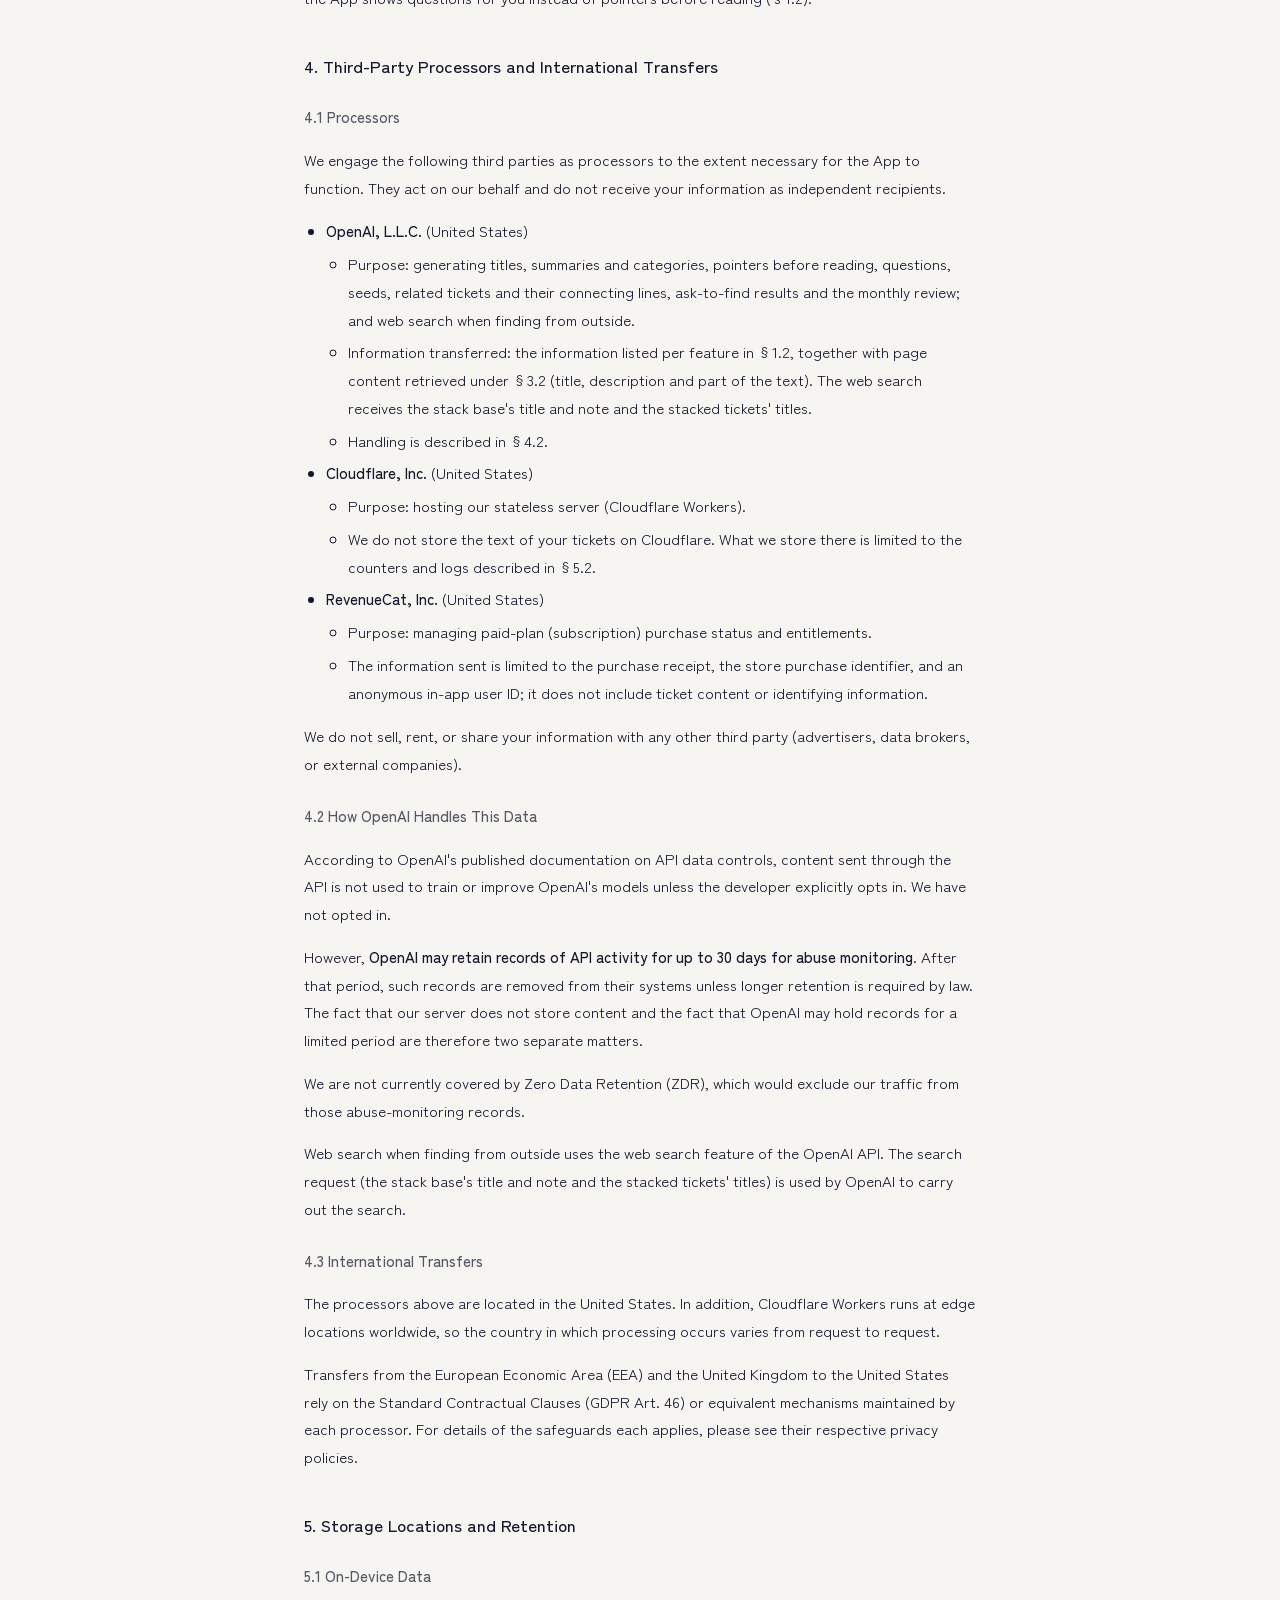
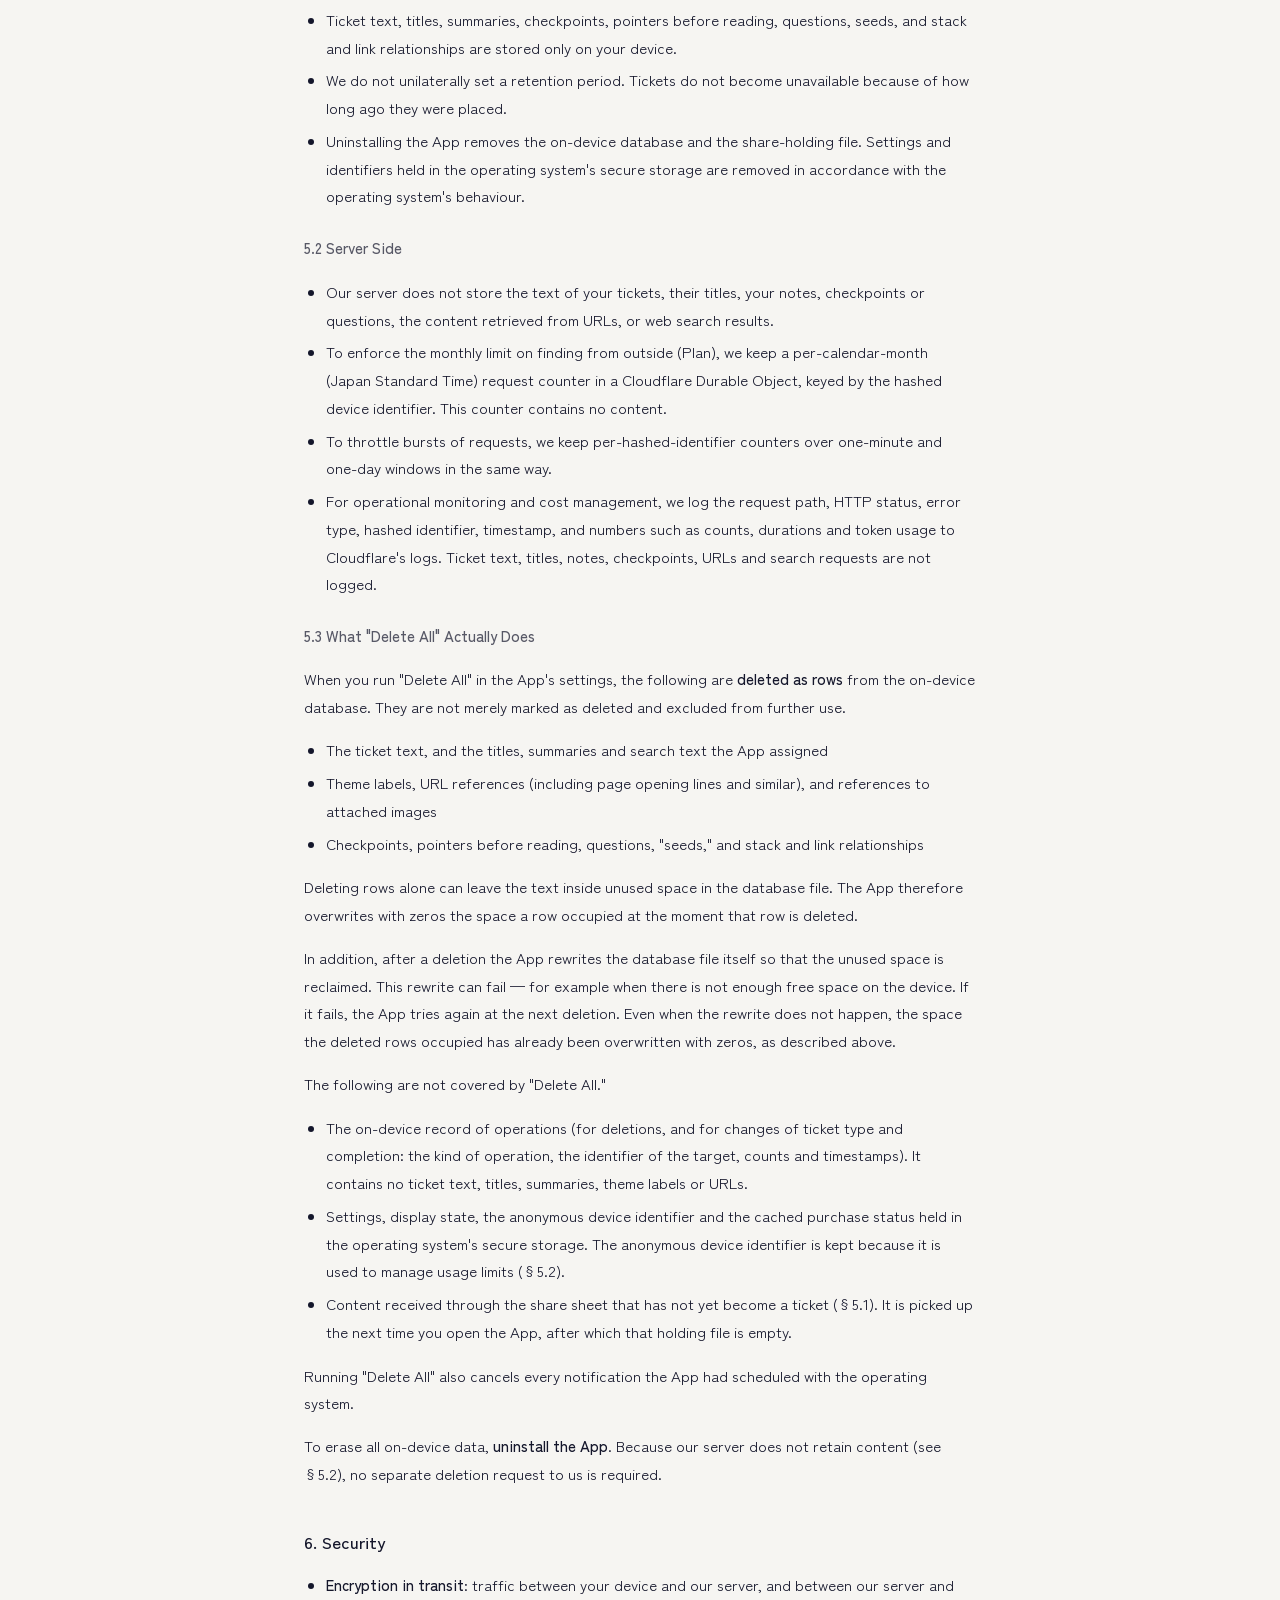
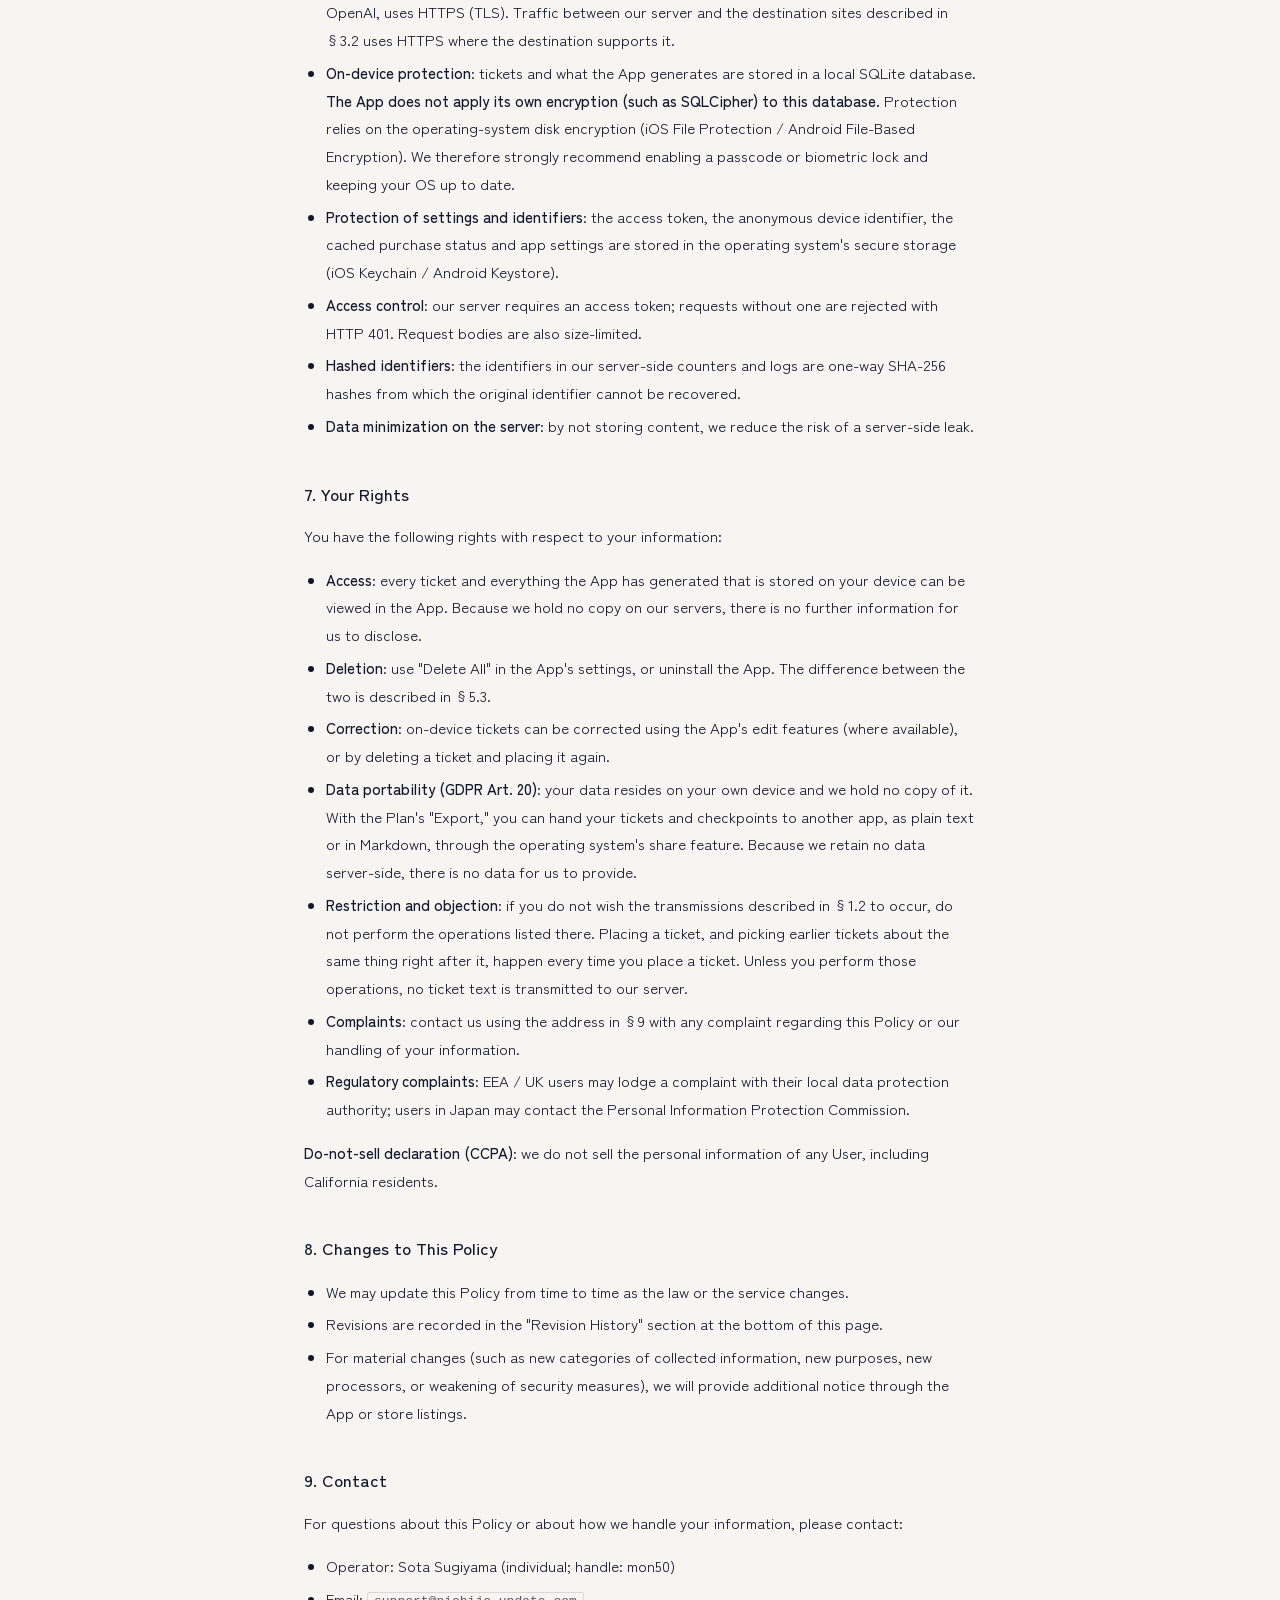
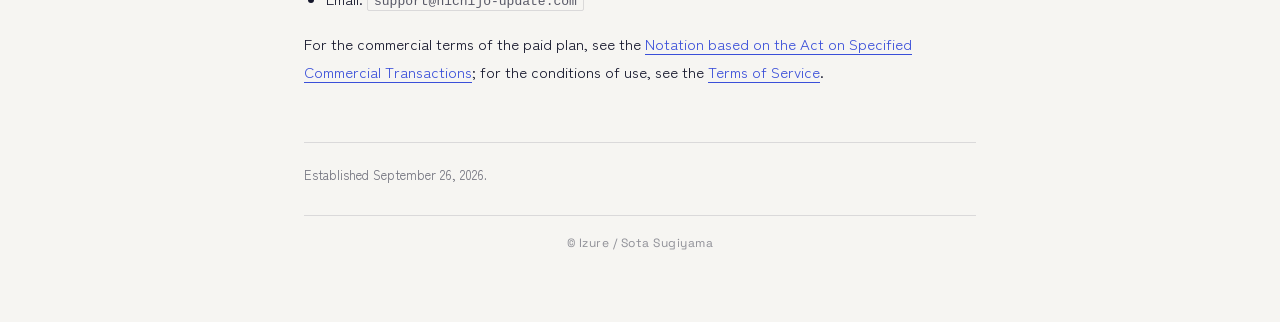
==== commit 3daf343d: "legal: 方針 B に合わせた初版（2026-09-26 制定） しおり・前に置いた・聞いて探す・振り返り・重ねる・外から探すで送る中身を機能ごとに書き、読み物・一緒に掘る・褪せるを外した。 Go" ====
--- a/legal/privacy/en/index.html
+++ b/legal/privacy/en/index.html
@@ -10,23 +10,18 @@
   - Apple App Store Review Guideline 5.1, Google Play Developer Policy
   - The Japanese version is the authoritative original; this English translation is provided for accessibility.
 
-  Factual basis (implementation as of 2026-09-22; see aidlc-docs/legal-renewal/03_facts.md for path:line):
-  - Transmitted data: worker/index.ts / src/server/api/catchup-use-case.ts / src/app-shell/composition-root.ts
+  Factual basis (implementation as of 2026-09-26, direction B; the ja version's header comment lists the files):
+  - Transmitted data: worker/index.ts (/capture /shiori /link /catchup(seeds only) /retitle /find /reflect /stack-why /stack-find)
+    and ai-backend/{shiori,link,find,reflect,retitle,stack}-relay.ts
+  - Links never fetched: ai-backend/unseen-link.ts (Instagram, Facebook, Threads, TikTok)
+  - Web search: ai-backend/openai-llm-client.ts searchWeb (OpenAI web search); candidates verified by one fetch each
   - On-device storage: src/adapters/storage/schema.ts / src/adapters/config/secure-store-*.ts
-  - Encryption state: src/adapters/storage/expo-sqlite-database-factory.ts:22-26 (os-disk-encryption-fallback)
-  - "Delete All" behaviour: src/adapters/storage/drizzle-storage-adapter.ts:1223-1260 (physical delete + VACUUM)
-  - Purge of rows left by earlier versions: 0018_purge_soft_deleted_rows in src/adapters/storage/migrations.ts
-  - Cancelling scheduled notifications: src/features/today/delete-all-flow.ts
-  - URL fetching: ai-backend/url-context.ts
-  - Share sheet: plugins/with-share-receiver.cjs / src/features/share/share-inbox.ts
-  - Billing: src/billing/revenuecat-billing-adapter.ts
-
-  - Video and image transcription (added 2026-09-23): ai-backend/media-reader.ts / worker/index.ts (Pro only)
-  Source: Gemini API Additional Terms of Service https://ai.google.dev/gemini-api/terms (checked 2026-09-23)
-  - Paid Services: prompts and responses are not used to improve Google's products; logged for a limited
-    period for abuse detection and required disclosures (no number of days is stated); may be stored
-    transiently or cached in any country where Google or its agents maintain facilities.
-  - Age Requirements: not for apps likely to be accessed by users under 18 → Terms §3 raised to 18+.
+  - "Delete All": src/adapters/storage/drizzle-storage-adapter.ts deleteAllUserData (physical delete + VACUUM)
+  - Export: src/features/export/export-share.ts (built on device, handed to the OS share sheet)
+
+  2026-09-26: Gemini (ai-backend/media-reader.ts) no longer processes user data. Placing uses probe mode (no Gemini call);
+  shiori and stack-find pass no media reader. Only the weekly /canary check sends one author-chosen public video to Gemini.
+  Google LLC was therefore removed from the processors.
 
   The plan name "Izure Pro" is a placeholder; replace it everywhere once the final name is decided.
 -->
@@ -44,7 +39,7 @@
         <div>
           <span class="mark">IZURE</span>
           <h1>Izure Privacy Policy</h1>
-          <div class="sub">Last updated: 2026-09-23 ・ Effective: 2026-09-23</div>
+          <div class="sub">Established: 2026-09-26 ・ Effective: 2026-09-26</div>
         </div>
         <nav class="lang">
           <a href="../ja/">ja</a>|
@@ -59,8 +54,10 @@
       </p>
       <p>
         The App stores each short record the User places (called a "ticket" in the App) on the User's own
-        device, and generates a piece of reading material when the User opens a ticket. This Policy
-        describes, based on the implementation, what is sent and where.
+        device so that it can be opened again later. To assign titles, to show short pointers before you
+        read a link, and to pick related tickets, the App sends the information it needs to our server and
+        to an AI service. This Policy describes, feature by feature and based on the implementation, what
+        is sent and where.
       </p>
       <p>
         The Japanese version of this Policy is the authoritative original. In the event of any conflict
@@ -76,13 +73,13 @@
       </p>
       <ul>
         <li>The text you enter, or that is shared to the App from another app, exactly as submitted.</li>
-        <li>URLs extracted from that text, and their host names.</li>
+        <li>URLs extracted from that text, and their host names; together with the opening lines of the linked page (up to 60 characters), the number of photos and videos attached, whether the page's text can be retrieved, and a flag marking links whose content we cannot see.</li>
         <li>The title, summary and category the App assigns to that text.</li>
         <li>Notes you add to a ticket later (called a "checkpoint" in the App).</li>
-        <li>Reading material ("catch-up") and "seeds" generated by the App, and the name of the model used to generate them.</li>
-        <li>The grouping relationships between tickets (called a "stack" in the App).</li>
+        <li>What the App generates: "seeds" for tickets you placed in your own words; the short pointers shown when you open a link (what it is about, things to look for, and questions for after reading); and the questions the App asks you about links whose content it cannot see.</li>
+        <li>The grouping relationships between tickets (called a "stack" in the App), and the one line showing how each ticket connects to the base of the stack (paid plan "Izure Pro" (the "Plan") only).</li>
+        <li>Links between a newly placed ticket and earlier tickets picked as being about the same thing, with one line describing the connection.</li>
         <li>The reminder time you set on a ticket, the time you settled it, and its deletion state.</li>
-        <li>If chat history or reminder data created by an earlier version of the App is still present, it resides in the same database.</li>
       </ul>
       <p>
         This database is <strong>not</strong> encrypted by the App itself. Its protection relies on the disk
@@ -93,47 +90,95 @@
       </p>
       <ul>
         <li>Theme mode, accent color, notification settings, and the onboarding-completed flag.</li>
+        <li>Display state: your choice for the "Try it" list (which introduces features one at a time) and the items you have completed, the month in which you tapped the monthly-review prompt, a record of when a Plan prompt was shown, and similar.</li>
         <li>The anonymous device identifier (§1.3).</li>
         <li>A cached copy of your purchase status (active or not, expiry date, purchased product identifier).</li>
         <li>The access token the App uses to reach our server.</li>
       </ul>
 
-      <h3>1.2 Information Sent To Our Server To Generate Reading Material</h3>
+      <h3>1.2 Information Sent To Our Server, Feature by Feature</h3>
       <p>
         For the following operations, the App transmits information over the Internet to our stateless
-        server (running on Cloudflare Workers):
-      </p>
-      <ul>
-        <li>
-          <strong>Placing a ticket</strong>: the text you entered or shared, exactly as submitted; URLs
-          extracted from that text (up to two); and your device's local time (including its time-zone offset).
-        </li>
-        <li>
-          <strong>Opening a ticket to generate reading material</strong>: the URL and title of that ticket
-          (up to three for a single ticket, up to twelve for a stack); the text as placed (up to 2,000
-          characters); the date and body of the checkpoints you wrote;
-          <strong>the titles and identifiers of other tickets placed around the same time (within seven days
-          before or after, up to eight)</strong>; and the composition of the stack.
-        </li>
-        <li>
-          <strong>Generating "seeds"</strong>: the text as placed, the checkpoints you wrote, and the titles
-          of other tickets placed around the same time.
-        </li>
-      </ul>
-      <p>
-        Our server forwards what it receives to the OpenAI API (a large language model), obtains the
-        generated result, and returns it to your device. Our server does not store what it receives.
-        OpenAI's handling is described in §4.2.
-      </p>
-      <p>
-        When a Pro subscriber turns a YouTube video, or an X post with images or videos, into reading
-        material, our server passes the video's URL, or the images and videos attached to the post, to
-        Google's Gemini API, which transcribes their content into text. That text is then passed to the
-        OpenAI API as material for the reading (§3.2). Google's handling is described in §4.3.
-      </p>
-      <p>
-        <strong>What we do not send</strong>: the App does not send your conversation history with the AI,
-        summaries of previously saved records, or images to our server.
+        server (running on Cloudflare Workers). Our server passes what it receives (and any page content
+        retrieved under §3.2) to the OpenAI API (a large language model), obtains the generated result, and
+        returns it to your device. Our server does not store what it receives. OpenAI's handling is
+        described in §4.2.
+      </p>
+      <p><strong>Operations available on both the free tier and the Plan</strong></p>
+      <ul>
+        <li>
+          <strong>Placing a ticket</strong> (including re-reading a ticket that was placed without reaching
+          the AI): the text you entered or shared, exactly as submitted; URLs extracted from that text (up to
+          four); and your device's local time (including its time-zone offset). If there are URLs, our server
+          retrieves the title, description and opening text from them (§3.2) as material for the title,
+          summary and category.
+        </li>
+        <li>
+          <strong>Picking earlier tickets about the same thing</strong> (done automatically right after you
+          place a ticket): the new ticket's title, its text without URLs (up to 300 characters), the page's
+          opening lines and host name, and the titles and identifiers of earlier tickets (newest first, up to
+          thirty). For tickets whose link content we cannot see, the last checkpoint you wrote is added to
+          the title.
+        </li>
+        <li>
+          <strong>Opening a link ticket to prepare short pointers before reading</strong>: the ticket's URL,
+          title, the note you wrote when placing it, and the page's opening lines. Our server retrieves the
+          page (§3.2) and passes <strong>up to the first 4,000 characters of its text</strong> and its title,
+          together with your note, to the OpenAI API. If no body text is available and only a title and
+          description can be retrieved, only the title and the page's opening lines are passed. If the
+          generated pointers repeat 20 or more consecutive characters of the retrieved text, the App has them
+          rewritten or does not show that part. The pointers are stored on your device and are not generated
+          again for the same ticket.
+        </li>
+        <li>
+          <strong>Choosing questions for links whose content we cannot see</strong>: for Instagram,
+          Facebook, Threads and TikTok links, and for pages that require a login, that decline retrieval
+          (§3.3), or that could not be retrieved, no page content is used. Instead, the host name, words that
+          can be read from the URL with its query and "#" fragment removed, the ticket's title (your own
+          words, or just the service name) and the note you wrote when placing it are passed to the OpenAI API
+          to choose questions to ask you.
+        </li>
+        <li>
+          <strong>Re-titling a link whose content we cannot see, from your answer</strong>: the current
+          title, the host name, and the answer you wrote (a checkpoint).
+        </li>
+        <li>
+          <strong>Generating "seeds" for a ticket placed in your own words</strong>: the text as placed (up to
+          2,000 characters), the date and body of the checkpoints you wrote (up to twenty), and the titles of
+          other tickets placed around the same time (within seven days before or after, up to eight).
+        </li>
+      </ul>
+      <p><strong>Plan operations</strong></p>
+      <ul>
+        <li>
+          <strong>Ask to find</strong>: the question you type, and for each of your tickets (up to 150) its
+          title, the note written when placing it, the page's opening lines, host name, your checkpoints, how
+          many days ago it was placed, whether it is settled, and its identifier.
+        </li>
+        <li>
+          <strong>Monthly review</strong>: the words you wrote when placing tickets that month (text without
+          URLs) and your checkpoints, with their dates. Up to 200 entries, each up to 160 characters, are
+          passed to the AI.
+        </li>
+        <li>
+          <strong>One line connecting a stack</strong>: the title of the stack's base and the note written
+          when placing it, and the titles and identifiers of the tickets stacked on it (up to twelve).
+        </li>
+        <li>
+          <strong>Finding related articles from outside</strong>: the title of the stack's base and its note,
+          and the titles and URLs of the stacked tickets (up to twelve). Our server passes the titles and
+          note to OpenAI's web search to look for candidates (the URLs are used only to remove duplicates and
+          are not passed to the search). Our server retrieves each candidate page once to confirm that it
+          opens (§3.2), then passes the candidates' titles and host names, together with the base's title and
+          note and the stacked tickets' titles, to the OpenAI API to pick up to three. This operation has a
+          monthly limit.
+        </li>
+      </ul>
+      <p>
+        <strong>What we do not send to our server</strong>: the App does not send your conversation history
+        with the AI, or images. "Export" (Plan) builds its text on your device and only hands it to the
+        operating system's share feature; nothing is sent to our server. Choosing a notification time is also
+        handled only on your device.
       </p>
 
       <h3>1.3 Identifiers Accompanying Those Requests</h3>
@@ -142,11 +187,12 @@
         <li>
           <strong>An anonymous device identifier</strong>: a random UUID generated by the App on first
           launch. It is not linked to your name, email address, store account, or any advertising
-          identifier. We use it to enforce the free-plan monthly limit and to throttle bursts of requests.
-          Only an 8-character hash of this value is retained on our server side; the original value cannot
-          be recovered from it.
-        </li>
-        <li><strong>Your current plan type</strong> (free or paid), used to decide which limits apply.</li>
+          identifier. We use it to throttle bursts of requests and to count monthly use of the feature that
+          has a monthly limit (finding from outside). Only an 8-character hash of this value is retained on
+          our server side; the original value cannot be recovered from it.
+        </li>
+        <li><strong>Your current plan type</strong> (free or paid), used to decide which limits apply and whether Plan features are available.</li>
+        <li><strong>Your device's display language</strong> (Japanese or English), used to choose the language the AI writes in and the language preference sent to sites when retrieving pages.</li>
         <li>
           <strong>An access token shared by all installations of the App</strong>. It lets our server confirm
           that a request comes from the App. It is not unique per User and contains no information that
@@ -166,7 +212,7 @@
         <li>
           <strong>Photo library and camera</strong>: the App declares these permissions, and they therefore
           appear in the store's permission listing. However,
-          <strong>the version as of 2026-09-22 contains no screen from which you can select or take a
+          <strong>the version as of 2026-09-26 contains no screen from which you can select or take a
           photo</strong>. As a result, the permission prompts are never shown, and no image is sent to our
           server. If a future version adds image handling, we will revise this Policy before releasing it.
         </li>
@@ -194,7 +240,7 @@
 
       <h3>1.6 Purchase and Subscription Information</h3>
       <p>
-        If you purchase the "Izure Pro" paid plan, the payment itself is processed by the Apple App Store /
+        If you purchase the Plan, the payment itself is processed by the Apple App Store /
         Google Play. To manage your purchase status (whether the subscription is active, and its expiry
         date), we send the purchase receipt, the store-issued purchase identifier, and an anonymous in-app
         user ID generated by RevenueCat (not linked to your name or other identifying information) to our
@@ -215,8 +261,8 @@
 
       <h2>2. How We Use Information and Our Legal Basis</h2>
       <ul>
-        <li>Information sent under §1.2 is used solely to generate the reading material, titles and summaries shown to you.</li>
-        <li>The identifiers in §1.3 are used solely to enforce the free-plan monthly limit, to throttle bursts of requests, and to determine your plan type.</li>
+        <li>Information sent under §1.2 is used solely to produce the result you asked for with that operation (titles, summaries and categories; pointers before reading; questions; seeds; related tickets and their connecting lines; search results; the monthly review; candidates found from outside).</li>
+        <li>The identifiers and information in §1.3 are used solely to manage usage limits, to throttle bursts of requests, to determine your plan type, and to choose the language the AI writes in.</li>
         <li>The information in §1.6 is used solely to manage purchase status and entitlements.</li>
         <li>We do not use any information for machine-learning training, advertising, profiling, or any other secondary purpose.</li>
       </ul>
@@ -240,8 +286,8 @@
         </tr>
         <tr>
           <td>Our server (Cloudflare Workers; edge locations worldwide, including the United States)</td>
-          <td>The text, URLs, titles, checkpoints, and other tickets' titles and identifiers listed in §1.2; the anonymous device identifier, plan type and access token listed in §1.3</td>
-          <td>Generating reading material, titles and summaries; enforcing the free-plan limit</td>
+          <td>The information listed per feature in §1.2 (text, URLs, titles, notes, page opening lines, checkpoints, other tickets' titles and identifiers, questions, etc.); the anonymous device identifier, plan type, display language and access token listed in §1.3</td>
+          <td>Producing the results described in §2; managing usage limits</td>
         </tr>
         <tr>
           <td>RevenueCat, Inc. (United States)</td>
@@ -258,31 +304,32 @@
           <td>The information ordinarily sent when browsing the web, when you open an external link from a ticket</td>
           <td>Displaying the linked page</td>
         </tr>
+        <tr>
+          <td>The app you choose to share to</td>
+          <td>The text you choose to share with "Export" (handed over through the operating system's share feature)</td>
+          <td>Export (Plan)</td>
+        </tr>
       </table>
       <p>The App transmits no other information from your device to any external party.</p>
 
-      <h3>3.2 Fetching the URLs You Place</h3>
-      <p>
-        When the text you place contains a URL, <strong>our server accesses that URL directly and retrieves
-        the page's title, description and body text</strong>. What it retrieves is used as material for
-        assigning a title and for generating reading material, and is passed to the OpenAI API for that
-        purpose.
-      </p>
+      <h3>3.2 Pages Our Server Retrieves</h3>
+      <p>
+        In the following cases, <strong>our server accesses the destination site directly and retrieves the
+        page's title, description and body text</strong>.
+      </p>
+      <ul>
+        <li><strong>When you place a ticket</strong>: URLs contained in the text (up to four). About the first 1,200 characters of text are used and passed to the OpenAI API as material for the title.</li>
+        <li><strong>When you first open a link ticket</strong>: that ticket's URL. Up to the first 4,000 characters of its text are passed to the OpenAI API as material for the pointers before reading (§1.2).</li>
+        <li><strong>When you look for related articles from outside (Plan)</strong>: candidate pages found by web search (up to eight). They are retrieved only to confirm that they open and to read their titles; their text is not passed to the OpenAI API. Only the title and host name are passed.</li>
+      </ul>
+      <p>Retrieval is handled as follows.</p>
       <ul>
         <li>The access is made by our server, not by your device. Your IP address is not disclosed to the destination site.</li>
-        <li>Up to two URLs are fetched when placing a ticket, and up to three when generating reading material (up to twelve for a stack).</li>
-        <li>The amount of text retrieved is capped (about 1,200 characters when placing a ticket; up to 24,000 characters when generating reading material).</li>
         <li>If the destination does not respond, or the content is neither HTML nor plain text, no retrieval takes place and processing continues without it.</li>
         <li>No retrieval is attempted for localhost, private IP addresses, or non-standard ports.</li>
-        <li>For X (formerly Twitter) we use the public syndication endpoint, falling back to the public oEmbed endpoint if it returns nothing; for YouTube we use the public oEmbed endpoint.</li>
-        <li>
-          <strong>Transcribing videos and images (Pro only)</strong>: only when a Pro subscriber generates
-          reading material, we pass a YouTube video's URL to Google's Gemini API, and Google reads the video
-          (up to the first 60 minutes). For images and videos attached to an X post, our server retrieves
-          them from X's media hosts (pbs.twimg.com / video.twimg.com) and passes them to the Gemini API
-          (videos of 10 minutes or less). No transcription happens when you place a ticket.
-        </li>
-        <li>Retrieved page content, images, videos, and transcribed text are not stored on our server.</li>
+        <li>For X (formerly Twitter), we retrieve a post's text and the number of attached photos and videos from the syndication endpoint X publishes for embedding (falling back to the public oEmbed endpoint). The photos and videos themselves are not retrieved. For YouTube, we retrieve the title and channel name from the public oEmbed endpoint and the description from the video's page. The video itself is not retrieved.</li>
+        <li><strong>For Instagram, Facebook, Threads and TikTok links, we retrieve neither the page nor any embedding endpoint.</strong> Such tickets are labelled by service (for example "Instagram post") and by the words you write.</li>
+        <li>Retrieved page content is not stored on our server.</li>
       </ul>
 
       <h3>3.3 What Our Server Identifies Itself As When Fetching, and the Scope of Fetching</h3>
@@ -291,23 +338,26 @@
         User-Agent header) to the destination site. <strong>It never identifies itself as another
         service's crawler or as a browser.</strong>
       </p>
-      <p><code>Izure/1.0 (+https://mon50.github.io/izure-legal/)</code></p>
+      <p><code>IzureBot/1.0 (+https://mon50.github.io/izure-legal/)</code></p>
       <p>
         The URL in parentheses is this App's legal information page. It is included so that the
         administrator of the destination site can see where the request came from and contact us.
       </p>
       <p>We fetch only within the following limits.</p>
       <ul>
-        <li><strong>We fetch only URLs that you have placed.</strong> We make no fetch that does not originate from your own action.</li>
-        <li><strong>We fetch each URL once.</strong> The outcome is kept on your device, and we do not fetch the same URL again and again.</li>
+        <li><strong>We fetch only in response to your own action.</strong> We fetch only URLs you have placed, and candidate pages found when you press "find from outside."</li>
+        <li><strong>We do not fetch the same URL again and again.</strong> A URL you place is fetched once when you place it and once when you first open that ticket. The outcome is kept on your device. Only if a fetch failed temporarily is it tried again the next time you open the ticket. Candidate pages found from outside are fetched once per search.</li>
         <li><strong>We do not crawl.</strong> We never follow links contained in a page we have fetched.</li>
         <li>We do not fetch destinations on localhost, private IP addresses, or non-standard ports (§3.2).</li>
       </ul>
       <p>
-        We do not consult the destination site's robots.txt. RFC 9309 defines robots.txt as a
-        mechanism addressed to "automatic clients known as crawlers", and states that "these rules
-        are not a form of access authorization". As set out above, our fetching is not crawling: it
-        retrieves a single URL that you placed yourself, once, at your request.
+        Before fetching a page, we check the destination site's robots.txt and follow any Disallow
+        rules addressed to <code>IzureBot</code> or to <code>*</code>. If a fetched page declares
+        noai, noindex, noarchive or none in a meta tag or an X-Robots-Tag header, we do not use that
+        page's body text or description. In either case the App continues with only the title and
+        words you placed (and a candidate found from outside is not shown). The embedding endpoints
+        that X and YouTube publish (such as oEmbed) are not web pages and are not subject to this
+        check. YouTube video pages are subject to it.
       </p>
       <p>
         If you administer a destination site and would prefer that we not fetch from it, please tell
@@ -315,8 +365,8 @@
       </p>
       <p>
         Where the content of a page cannot be retrieved — because a login is required, because the
-        page has been removed, or for any other reason — we continue without that content. If there
-        is not enough material to generate reading material, the App tells you so on screen.
+        page has been removed, or for any other reason — we continue without that content. For a link
+        ticket, the App shows questions for you instead of pointers before reading (§1.2).
       </p>
 
       <h2>4. Third-Party Processors and International Transfers</h2>
@@ -329,17 +379,9 @@
         <li>
           <strong>OpenAI, L.L.C.</strong> (United States)
           <ul>
-            <li>Purpose: generating titles, summaries, reading material and "seeds."</li>
-            <li>Information transferred: the text, URLs, titles, checkpoints, and other tickets' titles and identifiers listed in §1.2, together with the page content retrieved under §3.2.</li>
+            <li>Purpose: generating titles, summaries and categories, pointers before reading, questions, seeds, related tickets and their connecting lines, ask-to-find results and the monthly review; and web search when finding from outside.</li>
+            <li>Information transferred: the information listed per feature in §1.2, together with page content retrieved under §3.2 (title, description and part of the text). The web search receives the stack base's title and note and the stacked tickets' titles.</li>
             <li>Handling is described in §4.2.</li>
-          </ul>
-        </li>
-        <li>
-          <strong>Google LLC</strong> (United States)
-          <ul>
-            <li>Purpose: transcribing the content of YouTube videos and of images and videos attached to X posts (Pro only).</li>
-            <li>Information transferred: the YouTube video's URL, or the images and videos attached to an X post together with the post's text. Your ticket text, checkpoints, and identifiers are not included.</li>
-            <li>Handling is described in §4.3.</li>
           </ul>
         </li>
         <li>
@@ -387,25 +429,16 @@
         We are not currently covered by Zero Data Retention (ZDR), which would exclude our traffic from
         those abuse-monitoring records.
       </p>
-
-      <h3>4.3 Data Handling at Google</h3>
-      <p>
-        According to Google's Gemini API Additional Terms of Service, for paid use, content sent through
-        the API and the responses it generates are not used to improve Google's products. We use the
-        Gemini API as a paid service.
-      </p>
-      <p>
-        However, <strong>Google logs prompts and responses for a limited period, solely to detect and
-        prevent violations of its Prohibited Use Policy and for required legal or regulatory
-        disclosures</strong>. The terms do not state the number of days. Content may also be stored
-        transiently or cached in any country where Google or its agents maintain facilities.
-      </p>
-
-      <h3>4.4 International Transfers</h3>
+      <p>
+        Web search when finding from outside uses the web search feature of the OpenAI API. The search
+        request (the stack base's title and note and the stacked tickets' titles) is used by OpenAI to carry
+        out the search.
+      </p>
+
+      <h3>4.3 International Transfers</h3>
       <p>
         The processors above are located in the United States. In addition, Cloudflare Workers runs at edge
         locations worldwide, so the country in which processing occurs varies from request to request.
-        Google's processing may take place in the countries described in §4.3.
       </p>
       <p>
         Transfers from the European Economic Area (EEA) and the United Kingdom to the United States rely on
@@ -416,26 +449,27 @@
       <h2>5. Storage Locations and Retention</h2>
       <h3>5.1 On-Device Data</h3>
       <ul>
-        <li>Ticket text, titles, summaries, checkpoints, reading material and stack relationships are stored only on your device.</li>
-        <li>We do not unilaterally set a retention period.</li>
+        <li>Ticket text, titles, summaries, checkpoints, pointers before reading, questions, seeds, and stack and link relationships are stored only on your device.</li>
+        <li>We do not unilaterally set a retention period. Tickets do not become unavailable because of how long ago they were placed.</li>
         <li>Uninstalling the App removes the on-device database and the share-holding file. Settings and identifiers held in the operating system's secure storage are removed in accordance with the operating system's behaviour.</li>
       </ul>
 
       <h3>5.2 Server Side</h3>
       <ul>
-        <li>Our server does not store the text of your tickets, their titles, your checkpoints, or the content retrieved from URLs.</li>
-        <li>
-          To enforce the free-plan limit, we keep a per-calendar-month (Japan Standard Time) request counter
-          in a Cloudflare Durable Object, keyed by the hashed device identifier. This counter contains no
-          content.
+        <li>Our server does not store the text of your tickets, their titles, your notes, checkpoints or questions, the content retrieved from URLs, or web search results.</li>
+        <li>
+          To enforce the monthly limit on finding from outside (Plan), we keep a per-calendar-month (Japan
+          Standard Time) request counter in a Cloudflare Durable Object, keyed by the hashed device
+          identifier. This counter contains no content.
         </li>
         <li>
           To throttle bursts of requests, we keep per-hashed-identifier counters over one-minute and one-day
           windows in the same way.
         </li>
         <li>
-          For operational monitoring, we log the request path, HTTP status, error type, hashed identifier and
-          timestamp to Cloudflare's logs. Ticket text, titles, checkpoints and URLs are not logged.
+          For operational monitoring and cost management, we log the request path, HTTP status, error type,
+          hashed identifier, timestamp, and numbers such as counts, durations and token usage to Cloudflare's
+          logs. Ticket text, titles, notes, checkpoints, URLs and search requests are not logged.
         </li>
       </ul>
 
@@ -446,9 +480,8 @@
       </p>
       <ul>
         <li>The ticket text, and the titles, summaries and search text the App assigned</li>
-        <li>Theme labels, URL references, and references to attached images</li>
-        <li>Checkpoints, generated reading material, "seeds," and stack relationships</li>
-        <li>Chat history from earlier versions</li>
+        <li>Theme labels, URL references (including page opening lines and similar), and references to attached images</li>
+        <li>Checkpoints, pointers before reading, questions, "seeds," and stack and link relationships</li>
       </ul>
       <p>
         Deleting rows alone can leave the text inside unused space in the database file. The App therefore
@@ -460,11 +493,6 @@
         it fails, the App tries again at the next deletion. Even when the rewrite does not happen, the space
         the deleted rows occupied has already been overwritten with zeros, as described above.
       </p>
-      <p>
-        Versions released before 22 September 2026 marked ticket text, titles and summaries as deleted
-        instead, and those rows remained inside the database file. If you update from such a version, the
-        rows left behind are deleted the same way the first time the App starts after the update.
-      </p>
       <p>The following are not covered by "Delete All."</p>
       <ul>
         <li>
@@ -473,9 +501,9 @@
           text, titles, summaries, theme labels or URLs.
         </li>
         <li>
-          Settings, the anonymous device identifier and the cached purchase status held in the operating
-          system's secure storage. The anonymous device identifier is kept because it is used for the
-          free-tier monthly limit (§5.2).
+          Settings, display state, the anonymous device identifier and the cached purchase status held in the
+          operating system's secure storage. The anonymous device identifier is kept because it is used to
+          manage usage limits (§5.2).
         </li>
         <li>
           Content received through the share sheet that has not yet become a ticket (§5.1). It is picked up
@@ -494,13 +522,13 @@
       <h2>6. Security</h2>
       <ul>
         <li>
-          <strong>Encryption in transit</strong>: traffic between your device and our server, between our
-          server and OpenAI or Google, and between our server and the destination sites described in §3.2, all uses
-          HTTPS (TLS).
-        </li>
-        <li>
-          <strong>On-device protection</strong>: tickets and reading material are stored in a local SQLite
-          database. <strong>The App does not apply its own encryption (such as SQLCipher) to this
+          <strong>Encryption in transit</strong>: traffic between your device and our server, and between our
+          server and OpenAI, uses HTTPS (TLS). Traffic between our server and the destination sites described
+          in §3.2 uses HTTPS where the destination supports it.
+        </li>
+        <li>
+          <strong>On-device protection</strong>: tickets and what the App generates are stored in a local
+          SQLite database. <strong>The App does not apply its own encryption (such as SQLCipher) to this
           database.</strong> Protection relies on the operating-system disk encryption (iOS File Protection /
           Android File-Based Encryption). We therefore strongly recommend enabling a passcode or biometric
           lock and keeping your OS up to date.
@@ -527,16 +555,16 @@
       <h2>7. Your Rights</h2>
       <p>You have the following rights with respect to your information:</p>
       <ul>
-        <li><strong>Access</strong>: every ticket and every piece of reading material stored on your device can be viewed in the App. Because we hold no copy on our servers, there is no further information for us to disclose.</li>
+        <li><strong>Access</strong>: every ticket and everything the App has generated that is stored on your device can be viewed in the App. Because we hold no copy on our servers, there is no further information for us to disclose.</li>
         <li><strong>Deletion</strong>: use "Delete All" in the App's settings, or uninstall the App. The difference between the two is described in §5.3.</li>
         <li><strong>Correction</strong>: on-device tickets can be corrected using the App's edit features (where available), or by deleting a ticket and placing it again.</li>
         <li>
           <strong>Data portability (GDPR Art. 20)</strong>: your data resides on your own device and we hold
-          no copy of it. <strong>The version as of 2026-09-22 has no feature for exporting it in a
-          machine-readable format.</strong> Because we retain no data server-side, there is no data for us to
-          provide.
-        </li>
-        <li><strong>Restriction and objection</strong>: if you do not wish the transmissions described in §1.2 to occur, do not place tickets and do not open tickets to generate reading material. Unless you perform those operations, no ticket text is transmitted to our server.</li>
+          no copy of it. With the Plan's "Export," you can hand your tickets and checkpoints to another app,
+          as plain text or in Markdown, through the operating system's share feature. Because we retain no
+          data server-side, there is no data for us to provide.
+        </li>
+        <li><strong>Restriction and objection</strong>: if you do not wish the transmissions described in §1.2 to occur, do not perform the operations listed there. Placing a ticket, and picking earlier tickets about the same thing right after it, happen every time you place a ticket. Unless you perform those operations, no ticket text is transmitted to our server.</li>
         <li><strong>Complaints</strong>: contact us using the address in §9 with any complaint regarding this Policy or our handling of your information.</li>
         <li><strong>Regulatory complaints</strong>: EEA / UK users may lodge a complaint with their local data protection authority; users in Japan may contact the Personal Information Protection Commission.</li>
       </ul>
@@ -568,13 +596,7 @@
         for the conditions of use, see the <a href="../../terms/en/">Terms of Service</a>.
       </p>
 
-      <footer class="revisions">
-        <strong>Revision history</strong>
-        <ul>
-          <li>2026-09-23: [Material] Added Google LLC (Gemini API) as a processor, to transcribe YouTube videos and the images and videos in X posts for Pro (§1.2, §3.2, §4.1, §4.3). International transfers moved to §4.4.</li>
-          <li>2026-09-22: Initial publication.</li>
-        </ul>
-      </footer>
+      <footer class="revisions">Established September 26, 2026.</footer>
       <footer class="bottom">© Izure / Sota Sugiyama</footer>
     </main>
   </body>
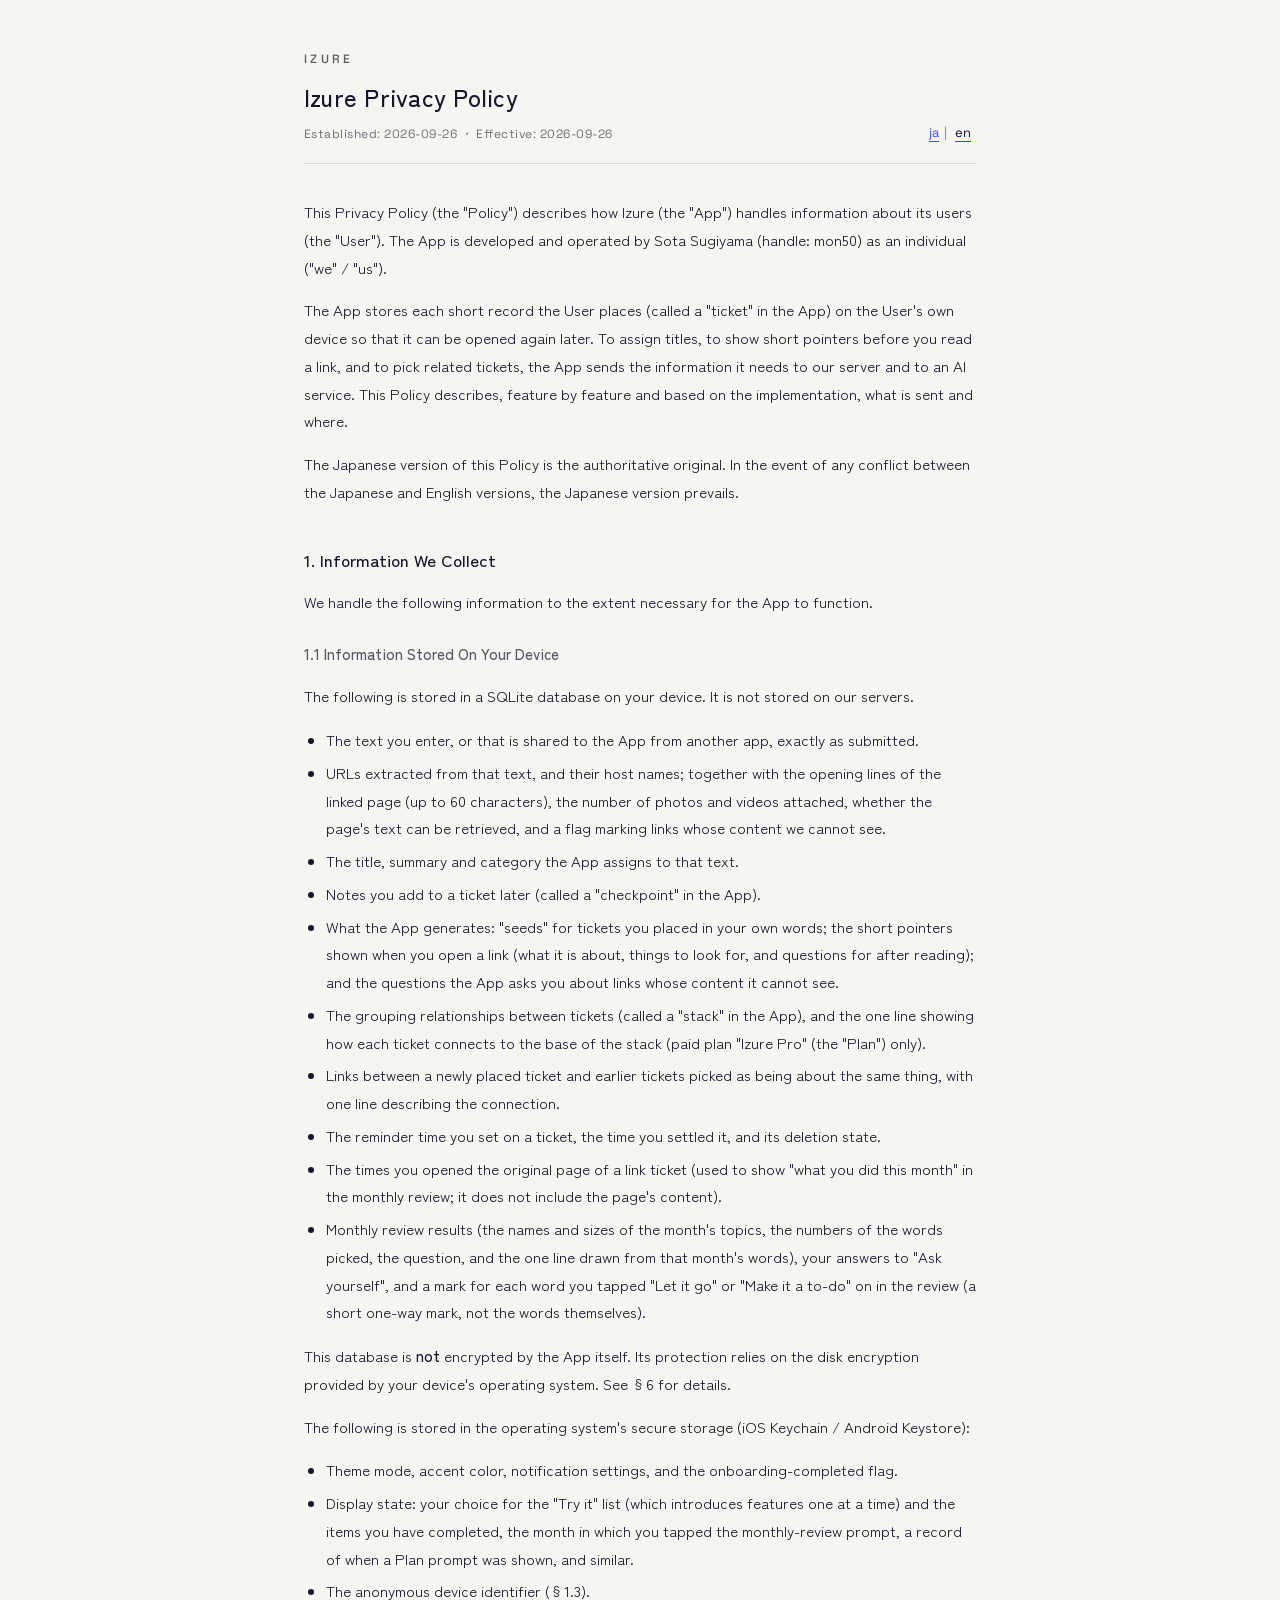
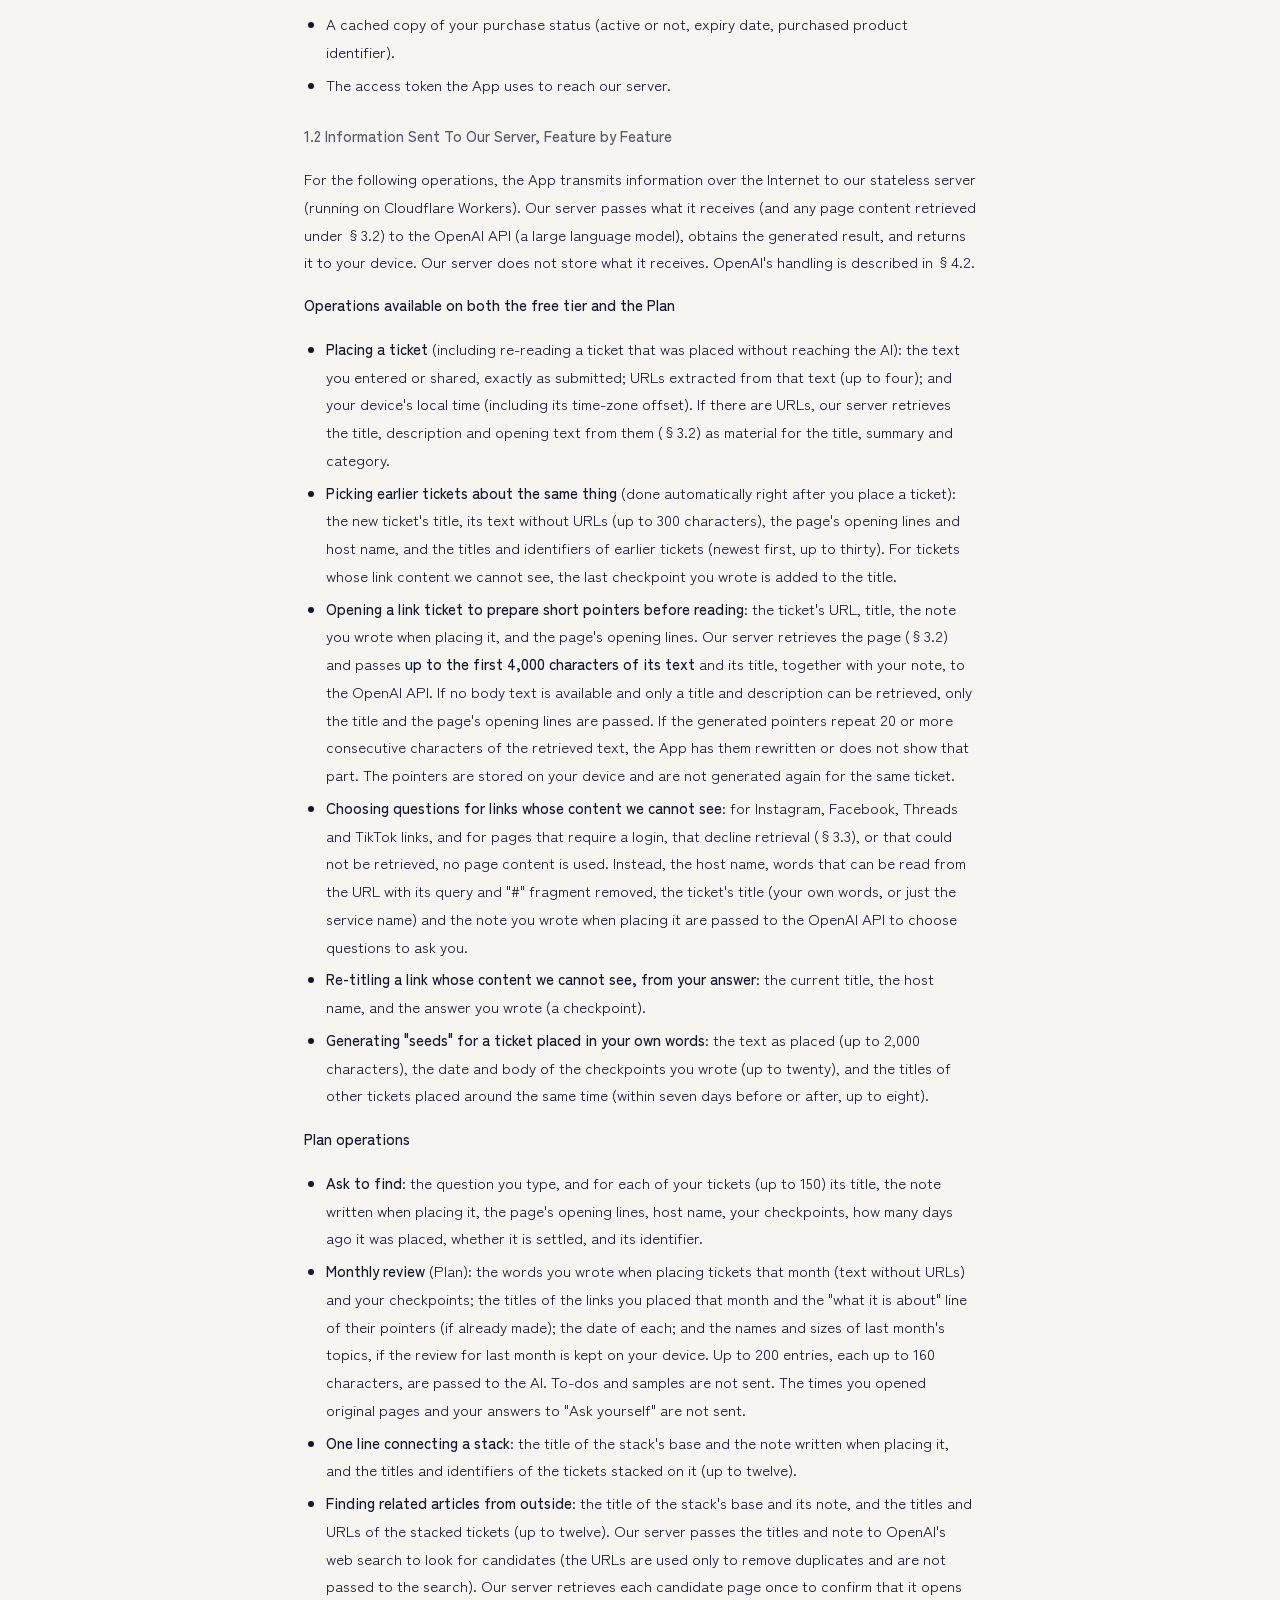
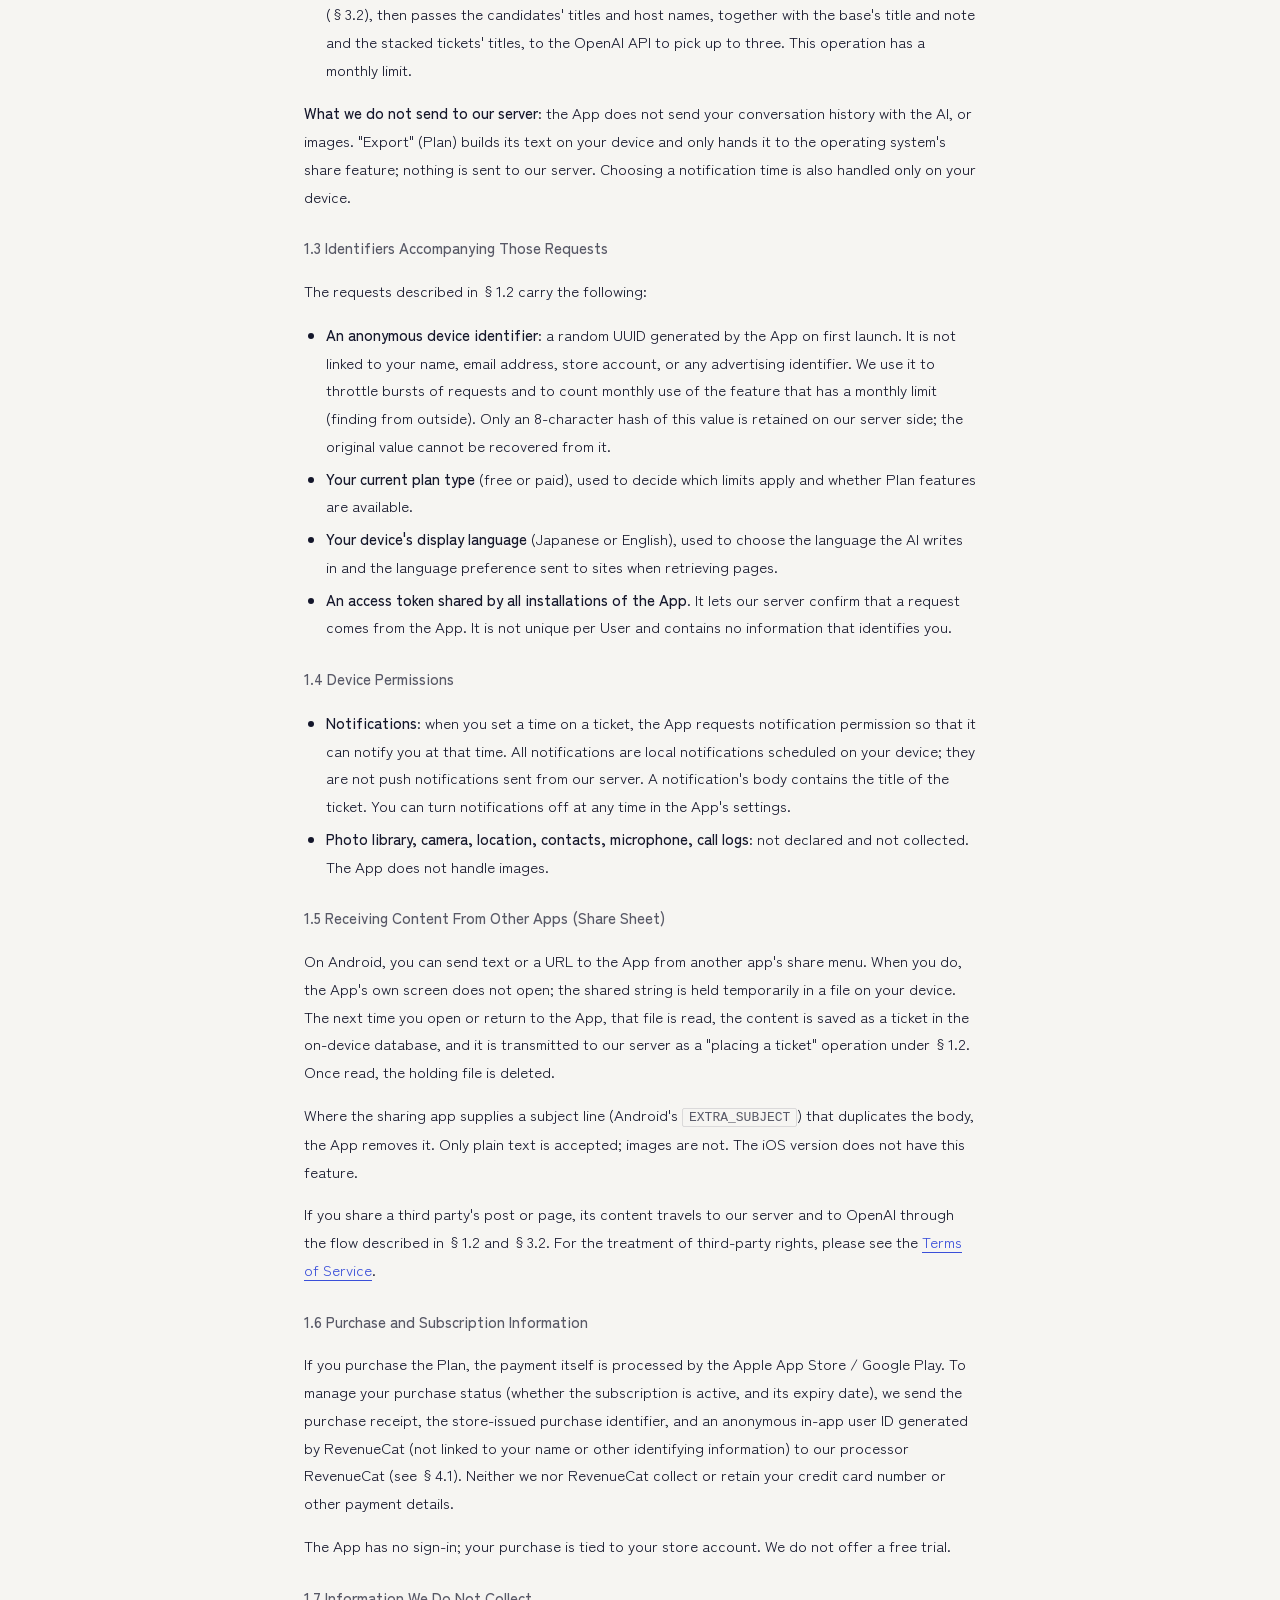
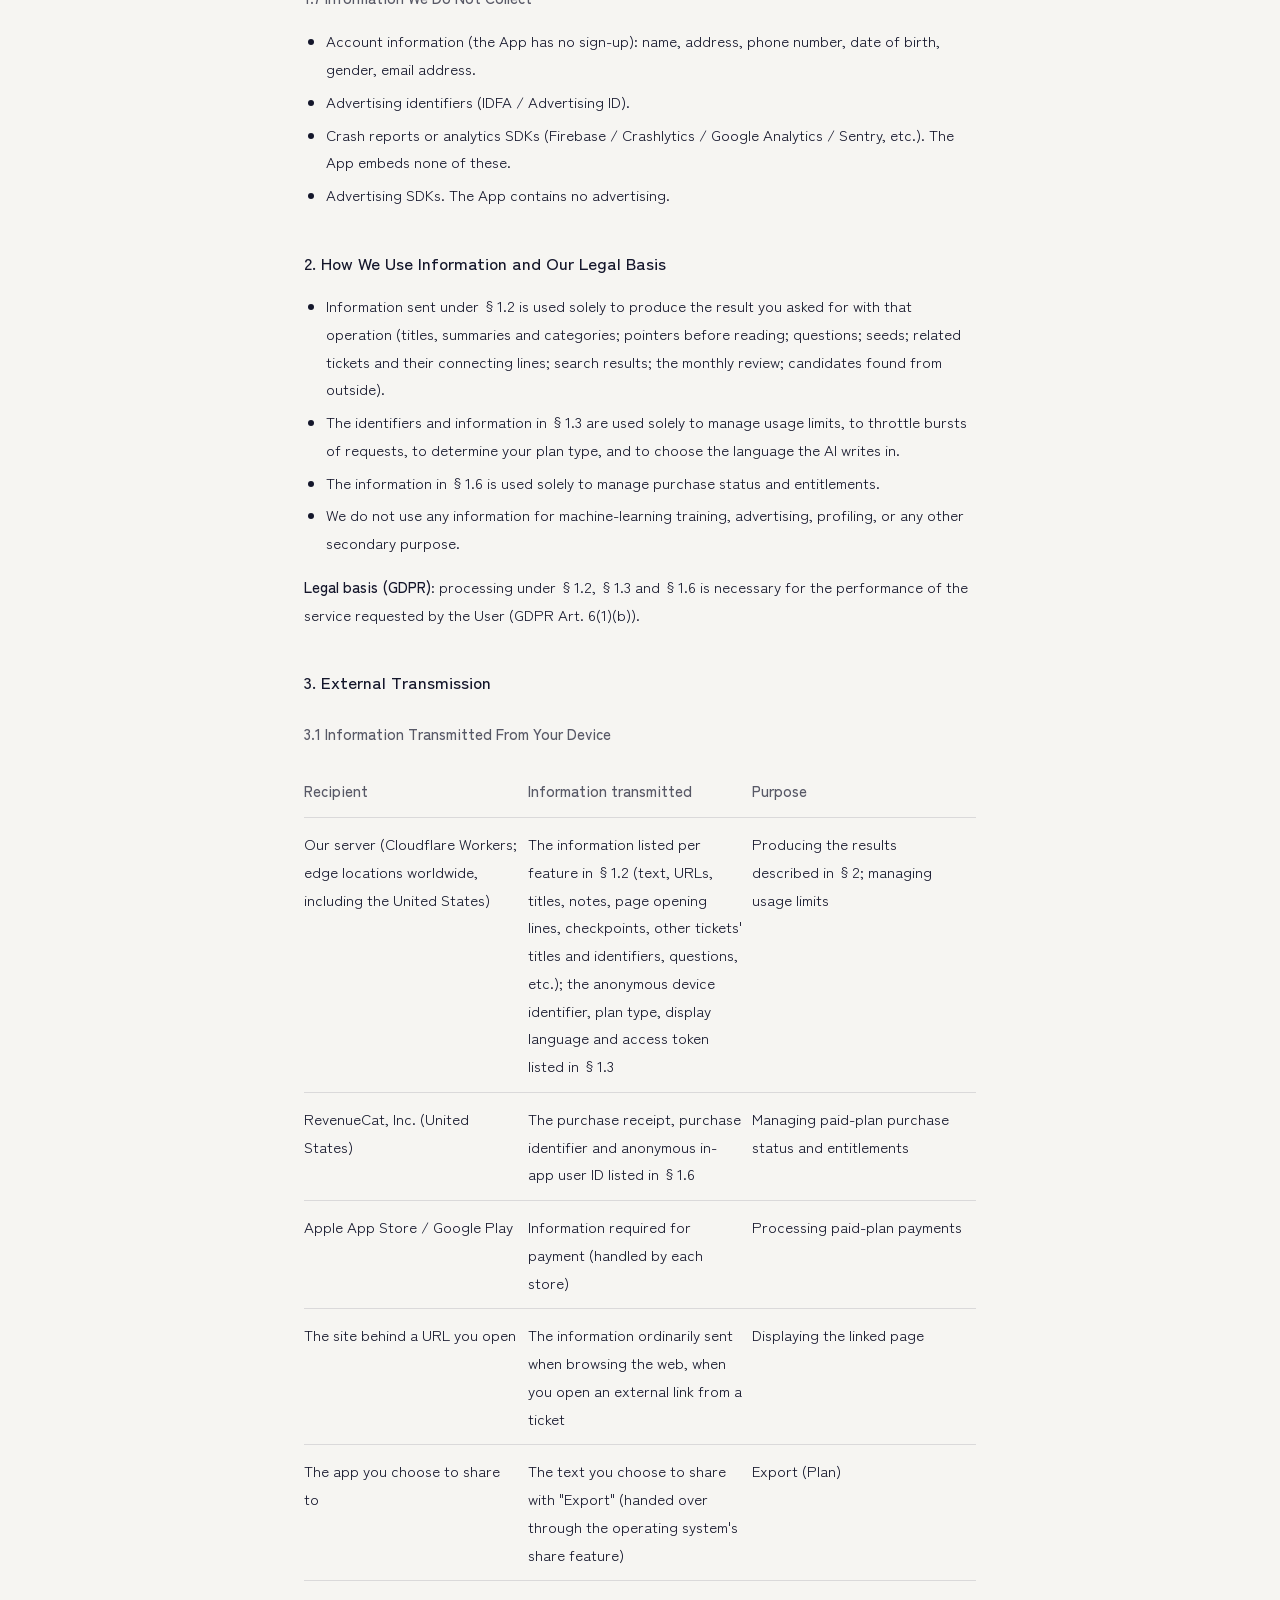
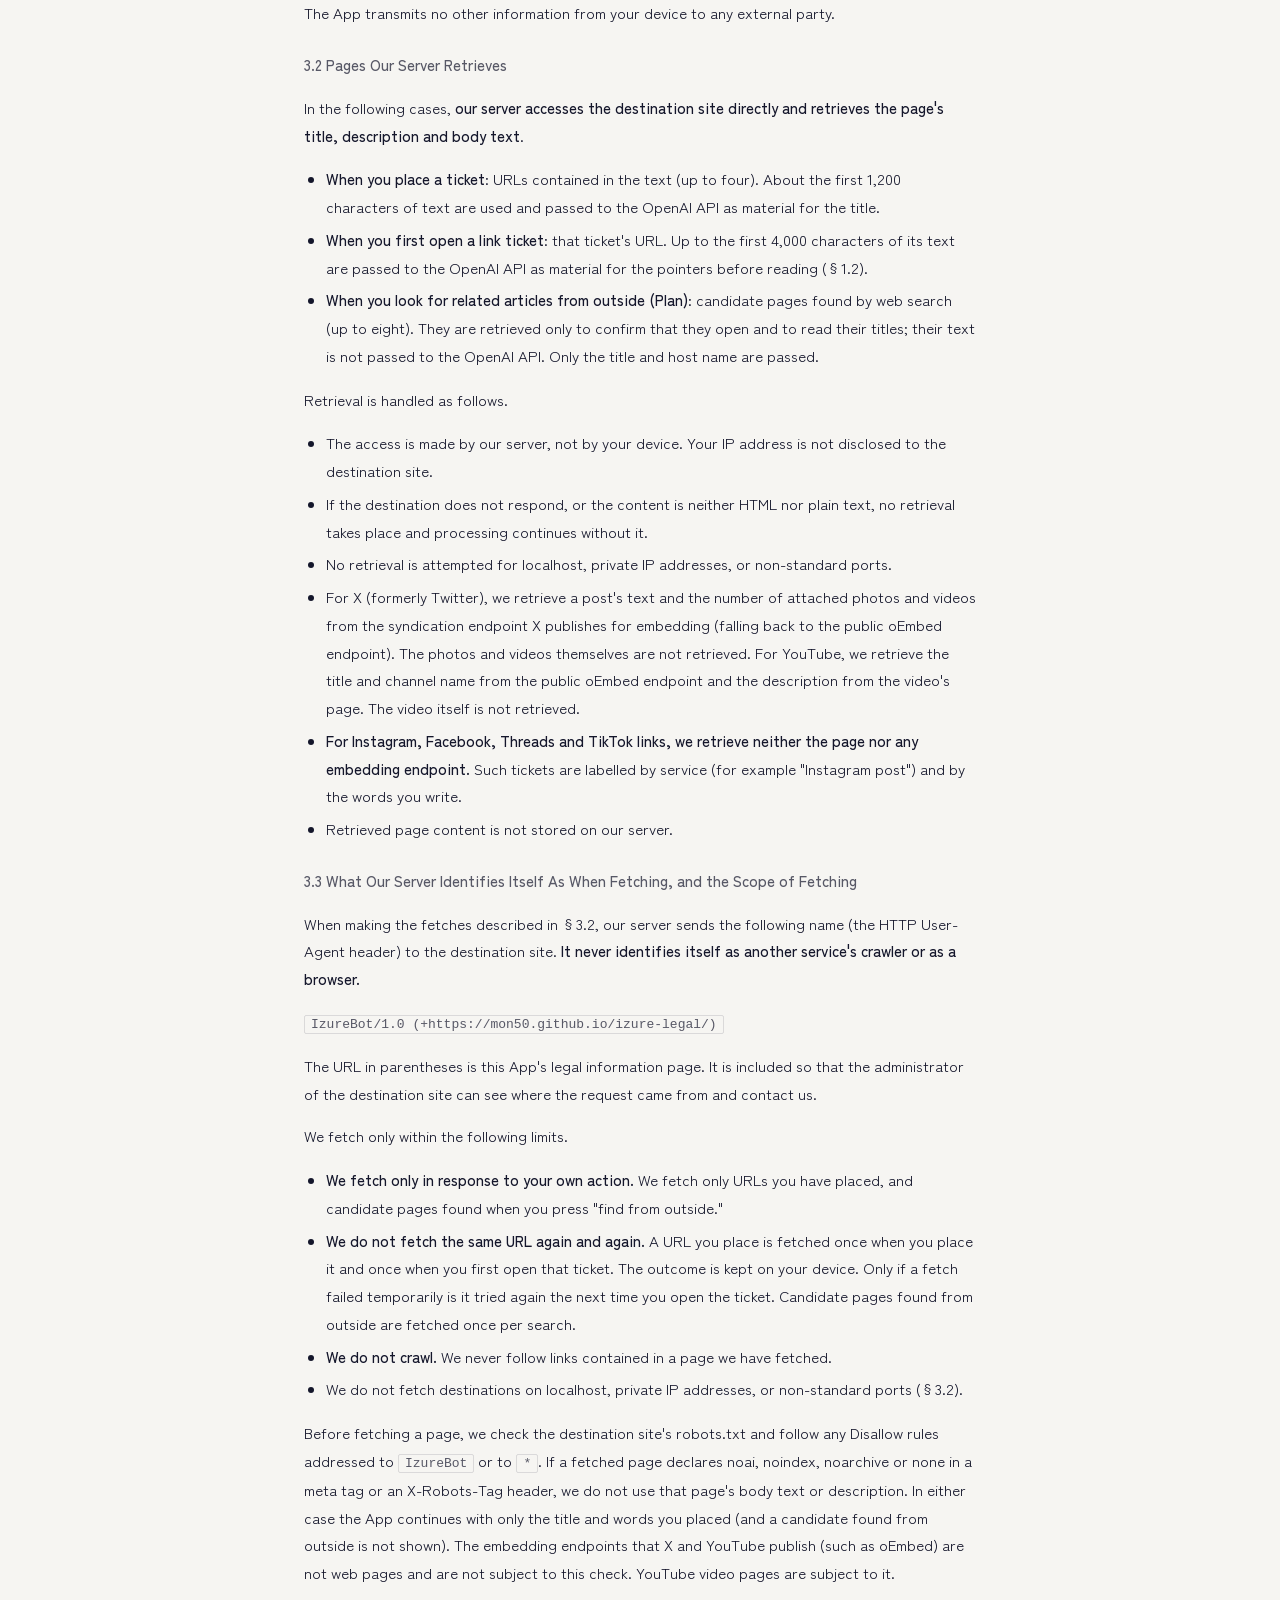
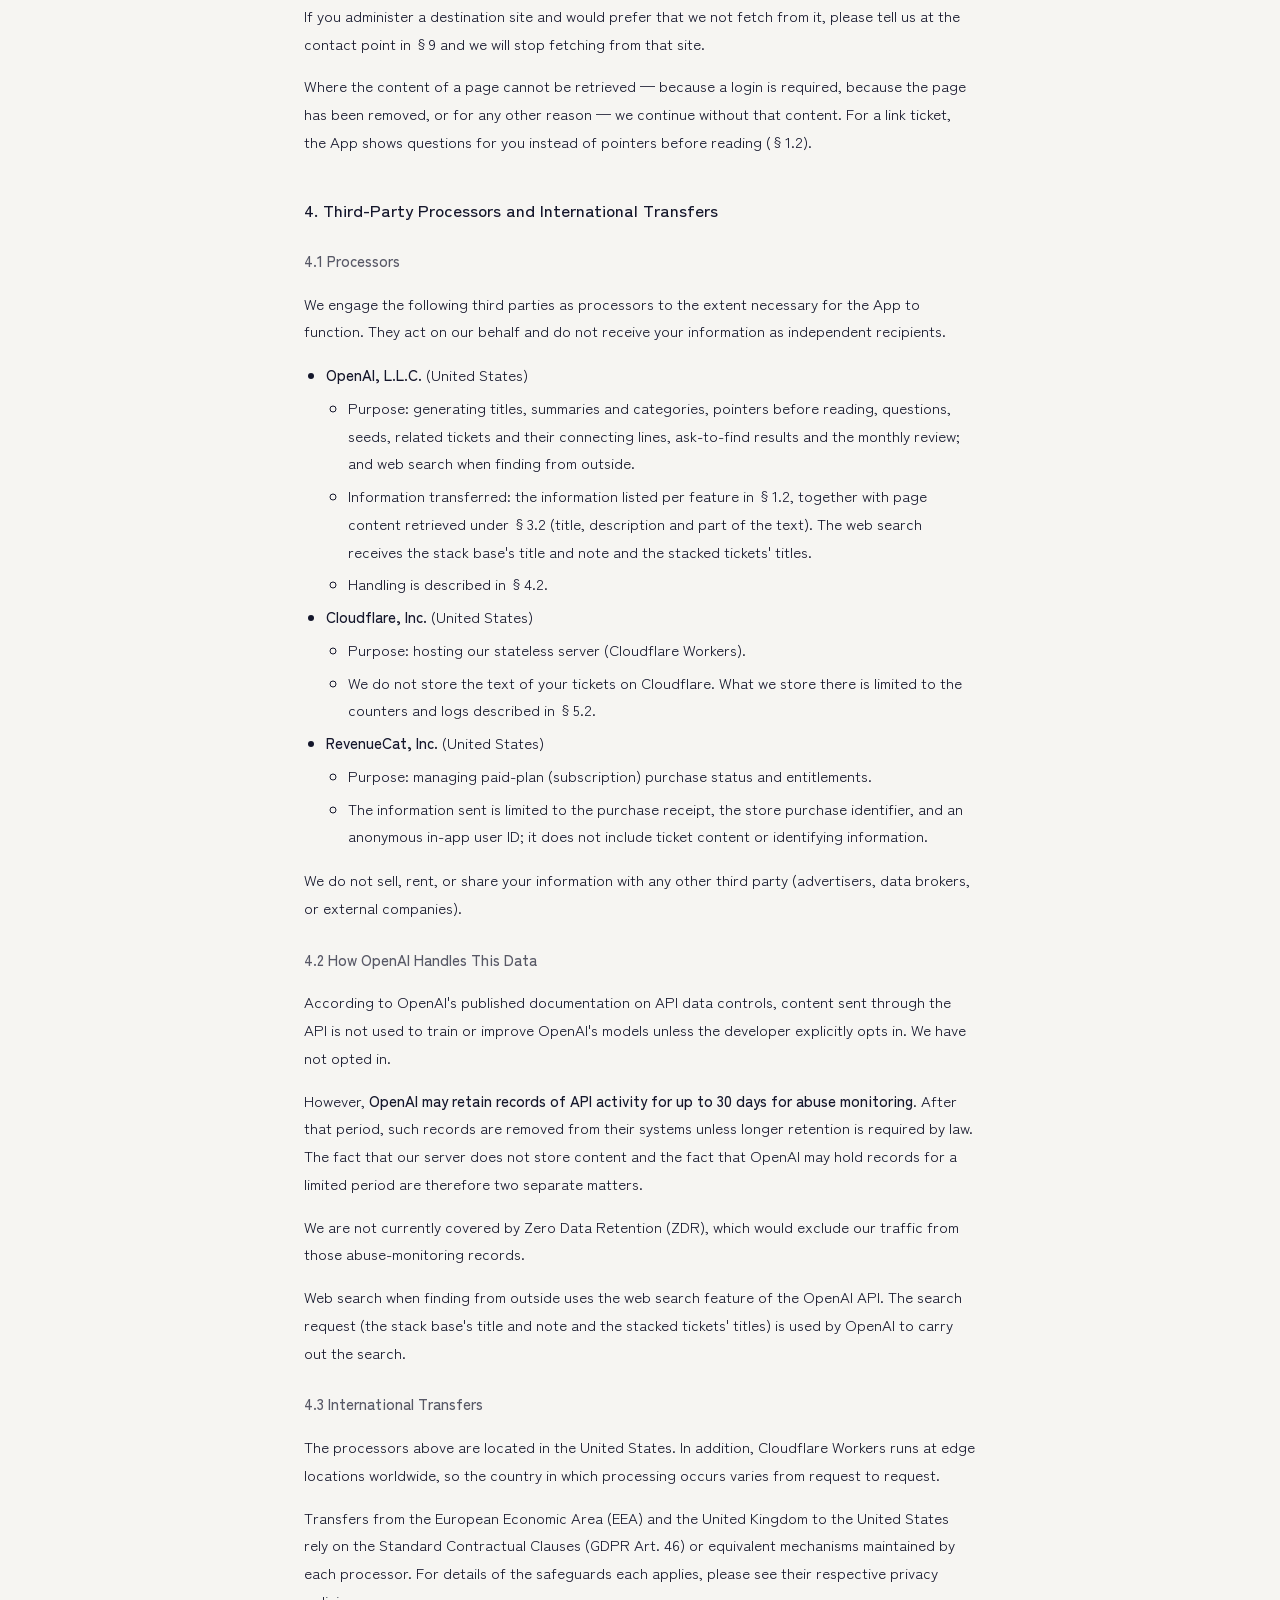
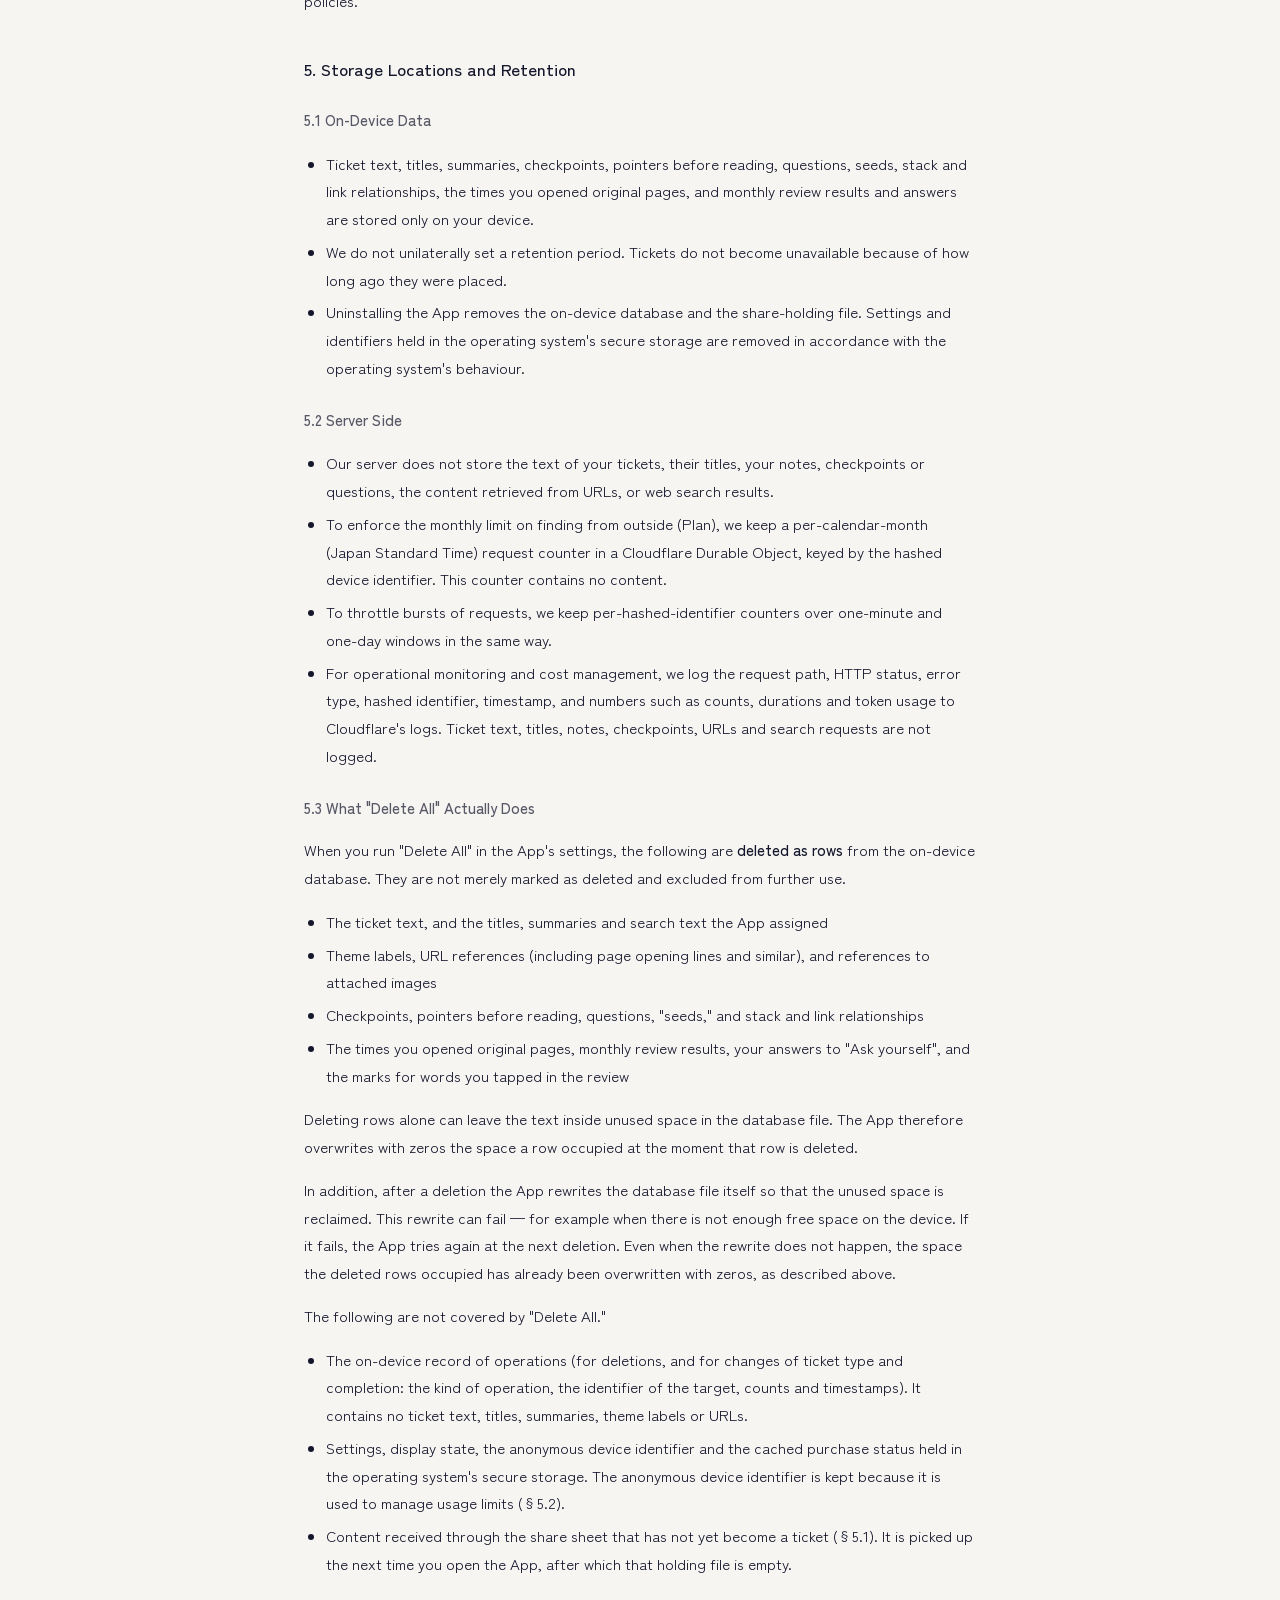
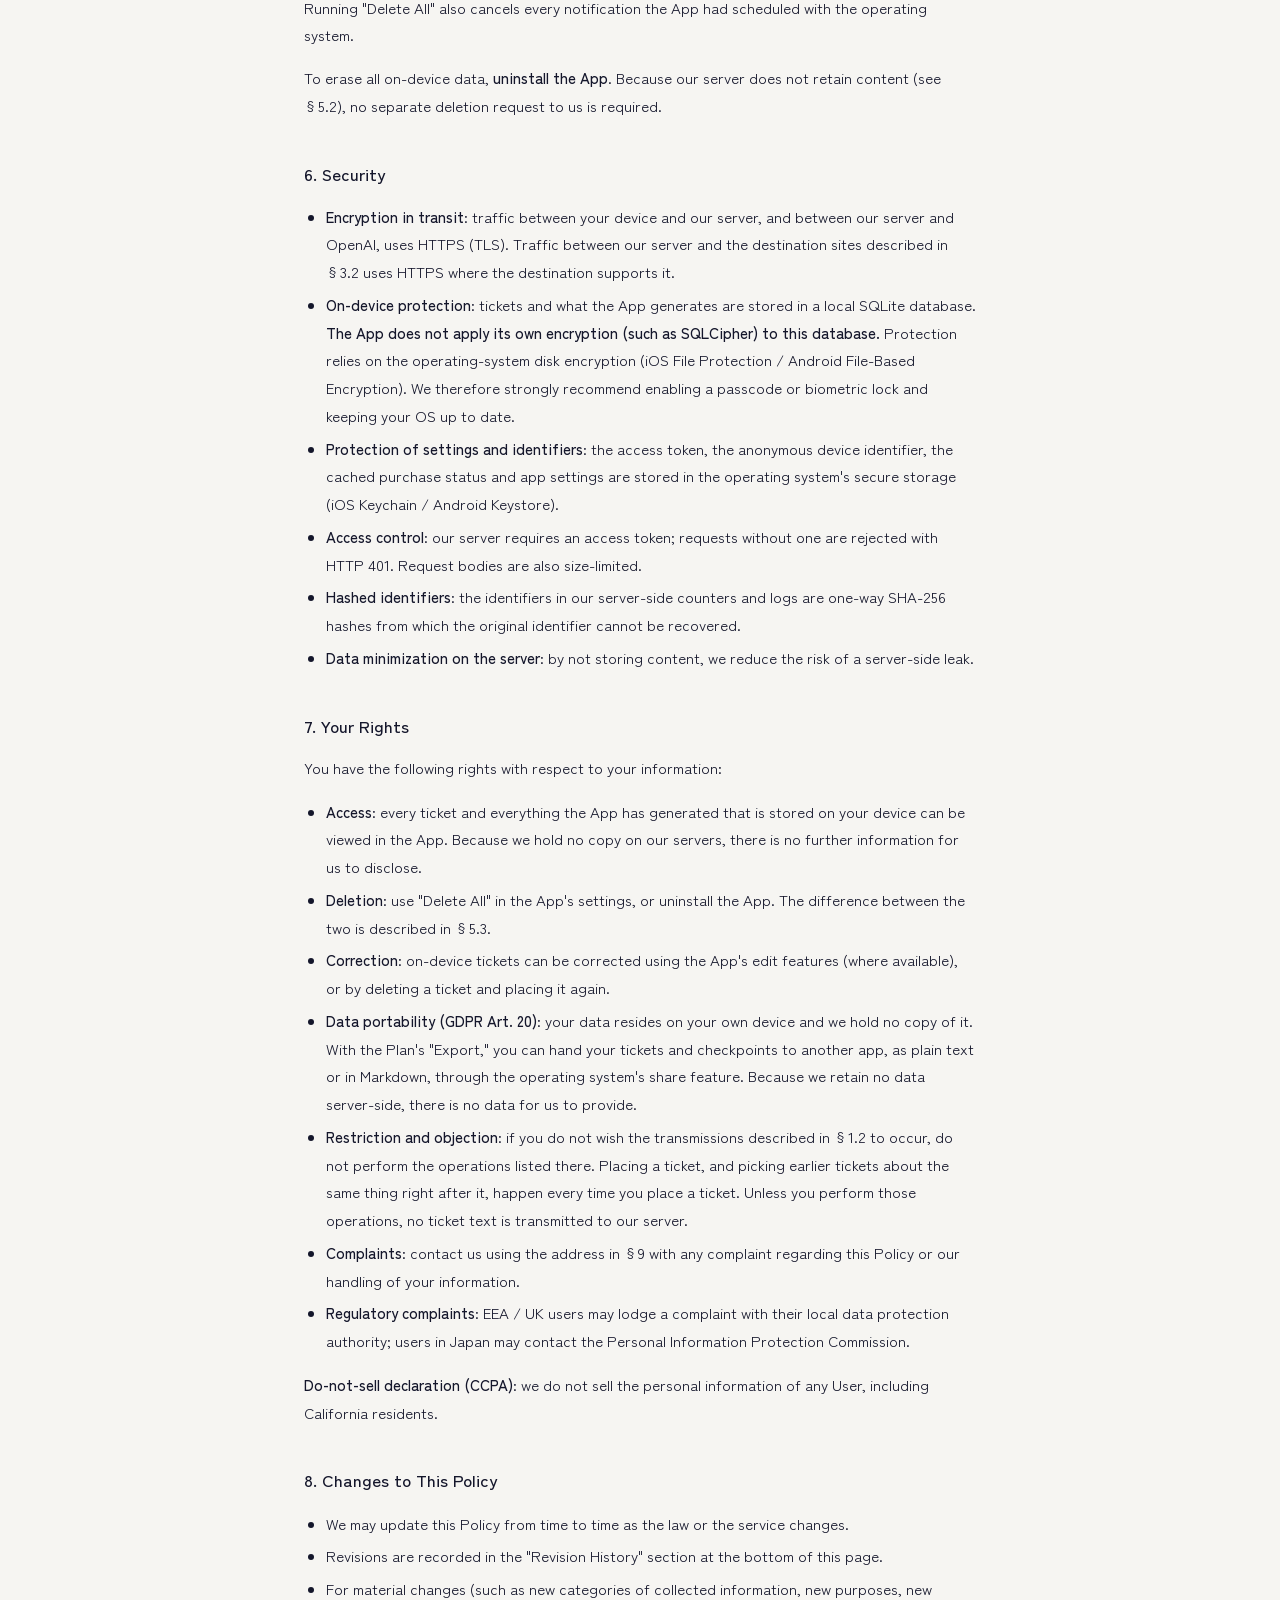
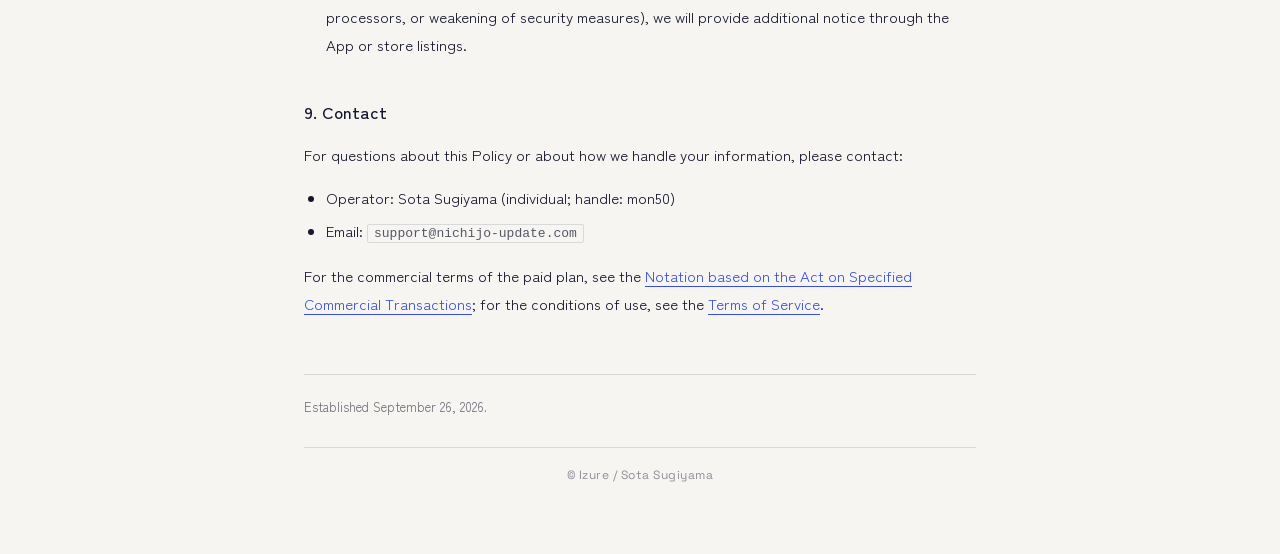
==== commit 6ea5192c: "privacy: 写真・カメラの権限を宣言しないことに合わせる Co-Authored-By: Claude Opus 5.5 (1M context) <noreply@anthropic.com>" ====
--- a/legal/privacy/en/index.html
+++ b/legal/privacy/en/index.html
@@ -80,6 +80,8 @@
         <li>The grouping relationships between tickets (called a "stack" in the App), and the one line showing how each ticket connects to the base of the stack (paid plan "Izure Pro" (the "Plan") only).</li>
         <li>Links between a newly placed ticket and earlier tickets picked as being about the same thing, with one line describing the connection.</li>
         <li>The reminder time you set on a ticket, the time you settled it, and its deletion state.</li>
+        <li>The times you opened the original page of a link ticket (used to show "what you did this month" in the monthly review; it does not include the page's content).</li>
+        <li>Monthly review results (the names and sizes of the month's topics, the numbers of the words picked, the question, and the one line drawn from that month's words), your answers to "Ask yourself", and a mark for each word you tapped "Let it go" or "Make it a to-do" on in the review (a short one-way mark, not the words themselves).</li>
       </ul>
       <p>
         This database is <strong>not</strong> encrypted by the App itself. Its protection relies on the disk
@@ -156,9 +158,12 @@
           many days ago it was placed, whether it is settled, and its identifier.
         </li>
         <li>
-          <strong>Monthly review</strong>: the words you wrote when placing tickets that month (text without
-          URLs) and your checkpoints, with their dates. Up to 200 entries, each up to 160 characters, are
-          passed to the AI.
+          <strong>Monthly review</strong> (Plan): the words you wrote when placing tickets that month (text without
+          URLs) and your checkpoints; the titles of the links you placed that month and the "what it is about"
+          line of their pointers (if already made); the date of each; and the names and sizes of last month's
+          topics, if the review for last month is kept on your device. Up to 200 entries, each up to 160
+          characters, are passed to the AI. To-dos and samples are not sent. The times you opened original pages
+          and your answers to "Ask yourself" are not sent.
         </li>
         <li>
           <strong>One line connecting a stack</strong>: the title of the stack's base and the note written
@@ -209,14 +214,7 @@
           body contains the title of the ticket. You can turn notifications off at any time in the App's
           settings.
         </li>
-        <li>
-          <strong>Photo library and camera</strong>: the App declares these permissions, and they therefore
-          appear in the store's permission listing. However,
-          <strong>the version as of 2026-09-26 contains no screen from which you can select or take a
-          photo</strong>. As a result, the permission prompts are never shown, and no image is sent to our
-          server. If a future version adds image handling, we will revise this Policy before releasing it.
-        </li>
-        <li><strong>Location, contacts, microphone, call logs</strong>: not declared and not collected.</li>
+        <li><strong>Photo library, camera, location, contacts, microphone, call logs</strong>: not declared and not collected. The App does not handle images.</li>
       </ul>
 
       <h3>1.5 Receiving Content From Other Apps (Share Sheet)</h3>
@@ -449,7 +447,7 @@
       <h2>5. Storage Locations and Retention</h2>
       <h3>5.1 On-Device Data</h3>
       <ul>
-        <li>Ticket text, titles, summaries, checkpoints, pointers before reading, questions, seeds, and stack and link relationships are stored only on your device.</li>
+        <li>Ticket text, titles, summaries, checkpoints, pointers before reading, questions, seeds, stack and link relationships, the times you opened original pages, and monthly review results and answers are stored only on your device.</li>
         <li>We do not unilaterally set a retention period. Tickets do not become unavailable because of how long ago they were placed.</li>
         <li>Uninstalling the App removes the on-device database and the share-holding file. Settings and identifiers held in the operating system's secure storage are removed in accordance with the operating system's behaviour.</li>
       </ul>
@@ -482,6 +480,7 @@
         <li>The ticket text, and the titles, summaries and search text the App assigned</li>
         <li>Theme labels, URL references (including page opening lines and similar), and references to attached images</li>
         <li>Checkpoints, pointers before reading, questions, "seeds," and stack and link relationships</li>
+        <li>The times you opened original pages, monthly review results, your answers to "Ask yourself", and the marks for words you tapped in the review</li>
       </ul>
       <p>
         Deleting rows alone can leave the text inside unused space in the database file. The App therefore
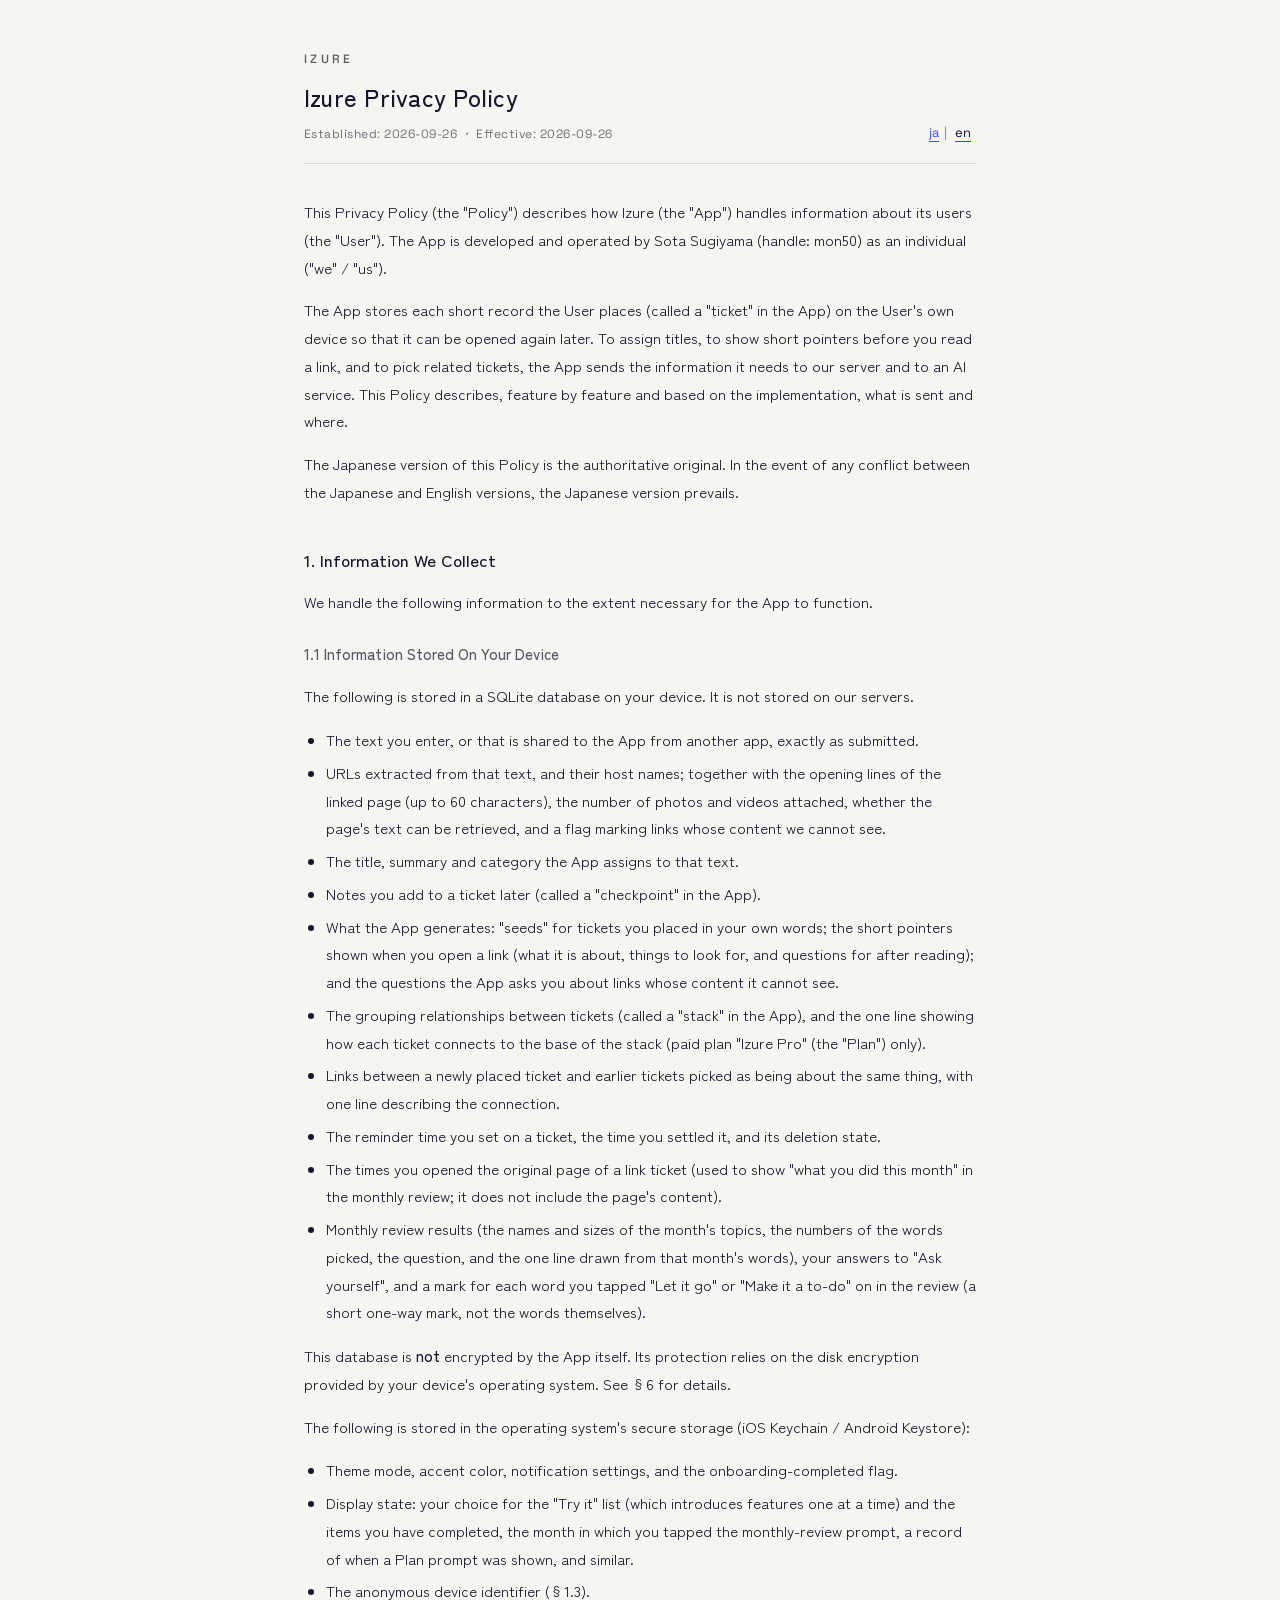
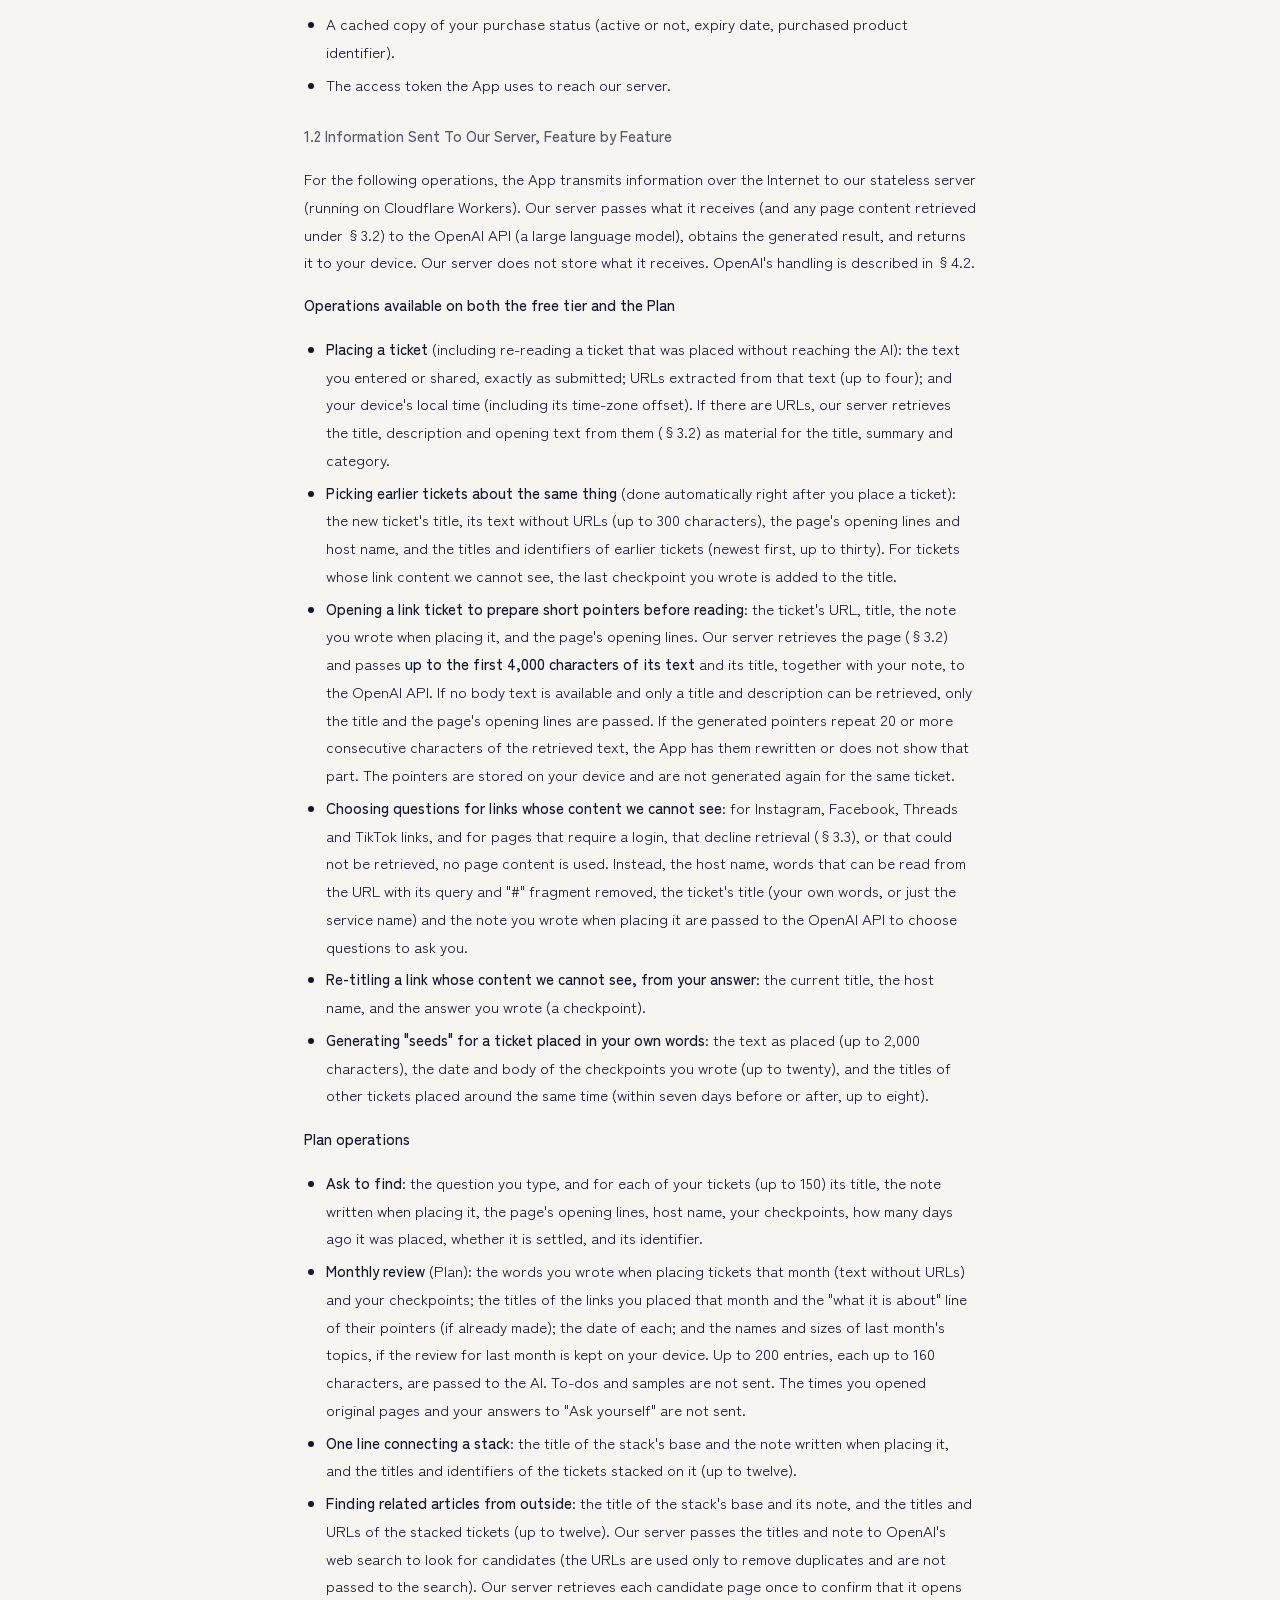
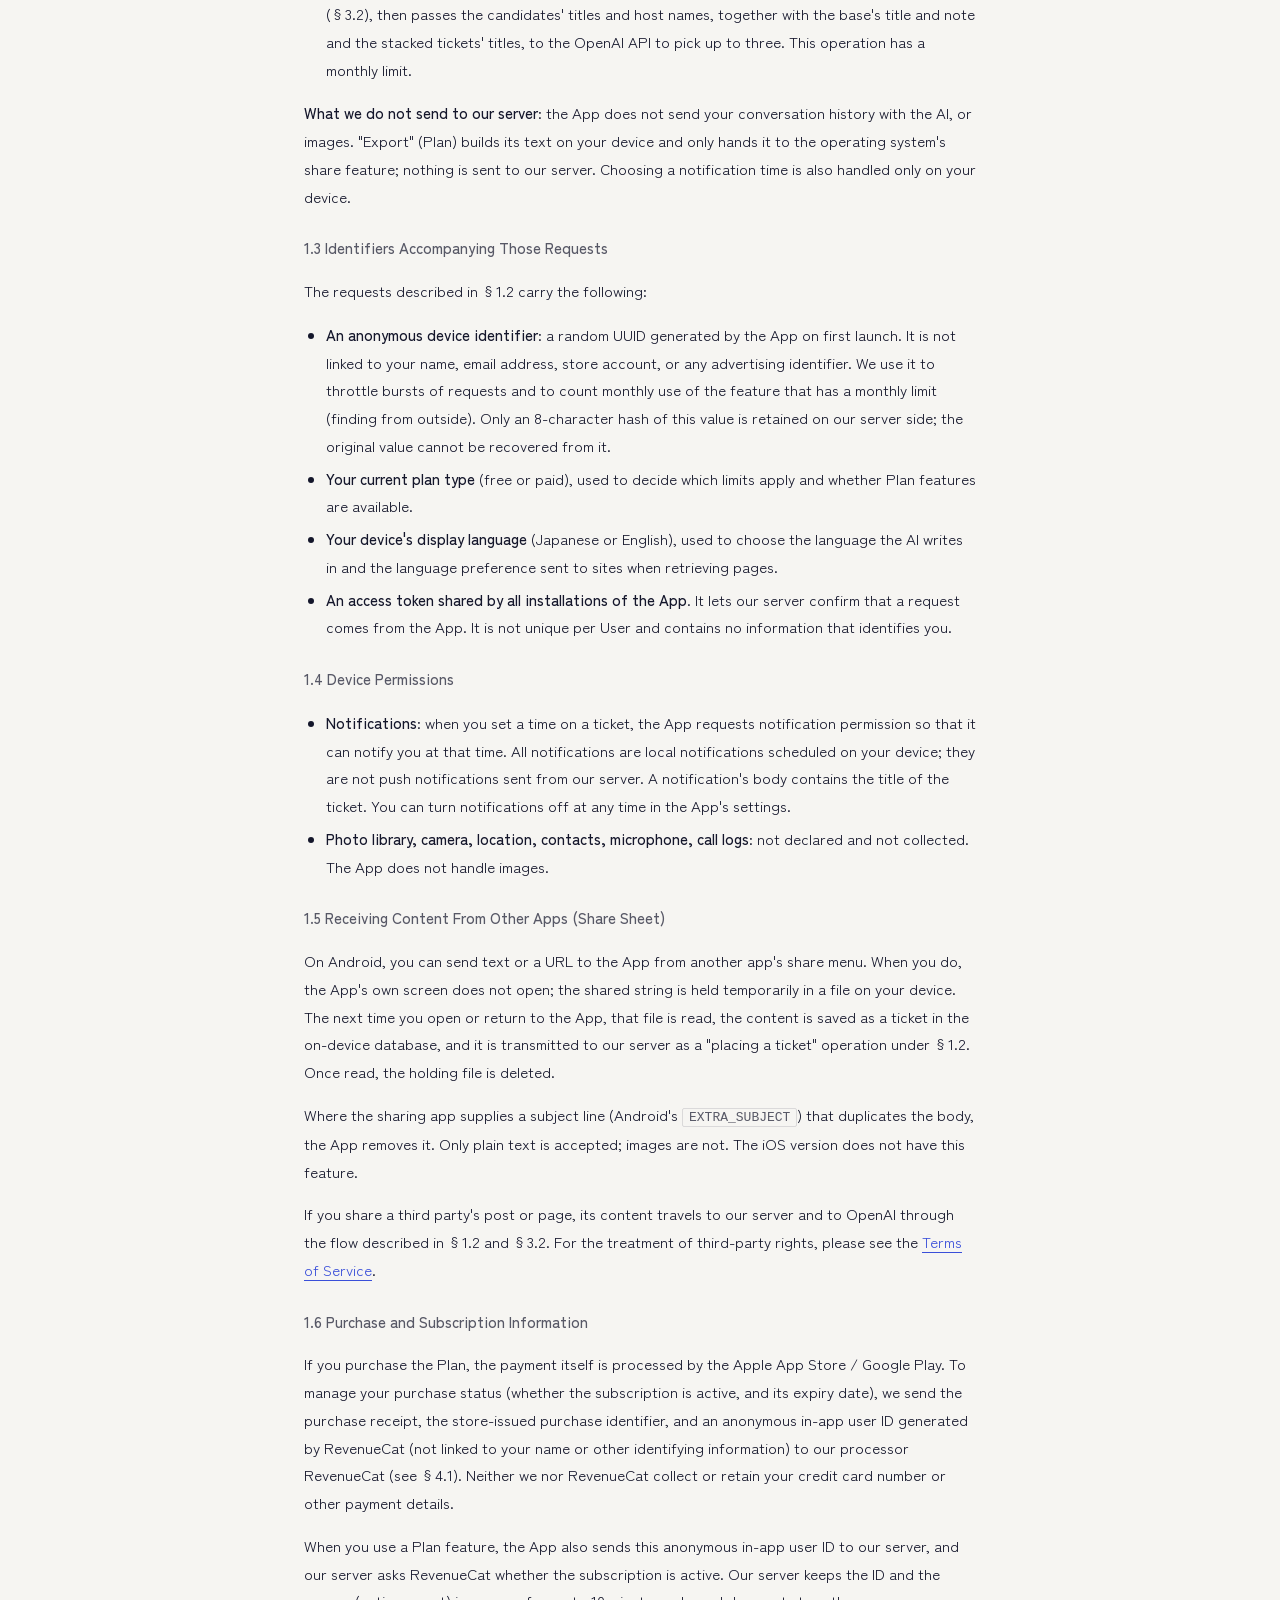
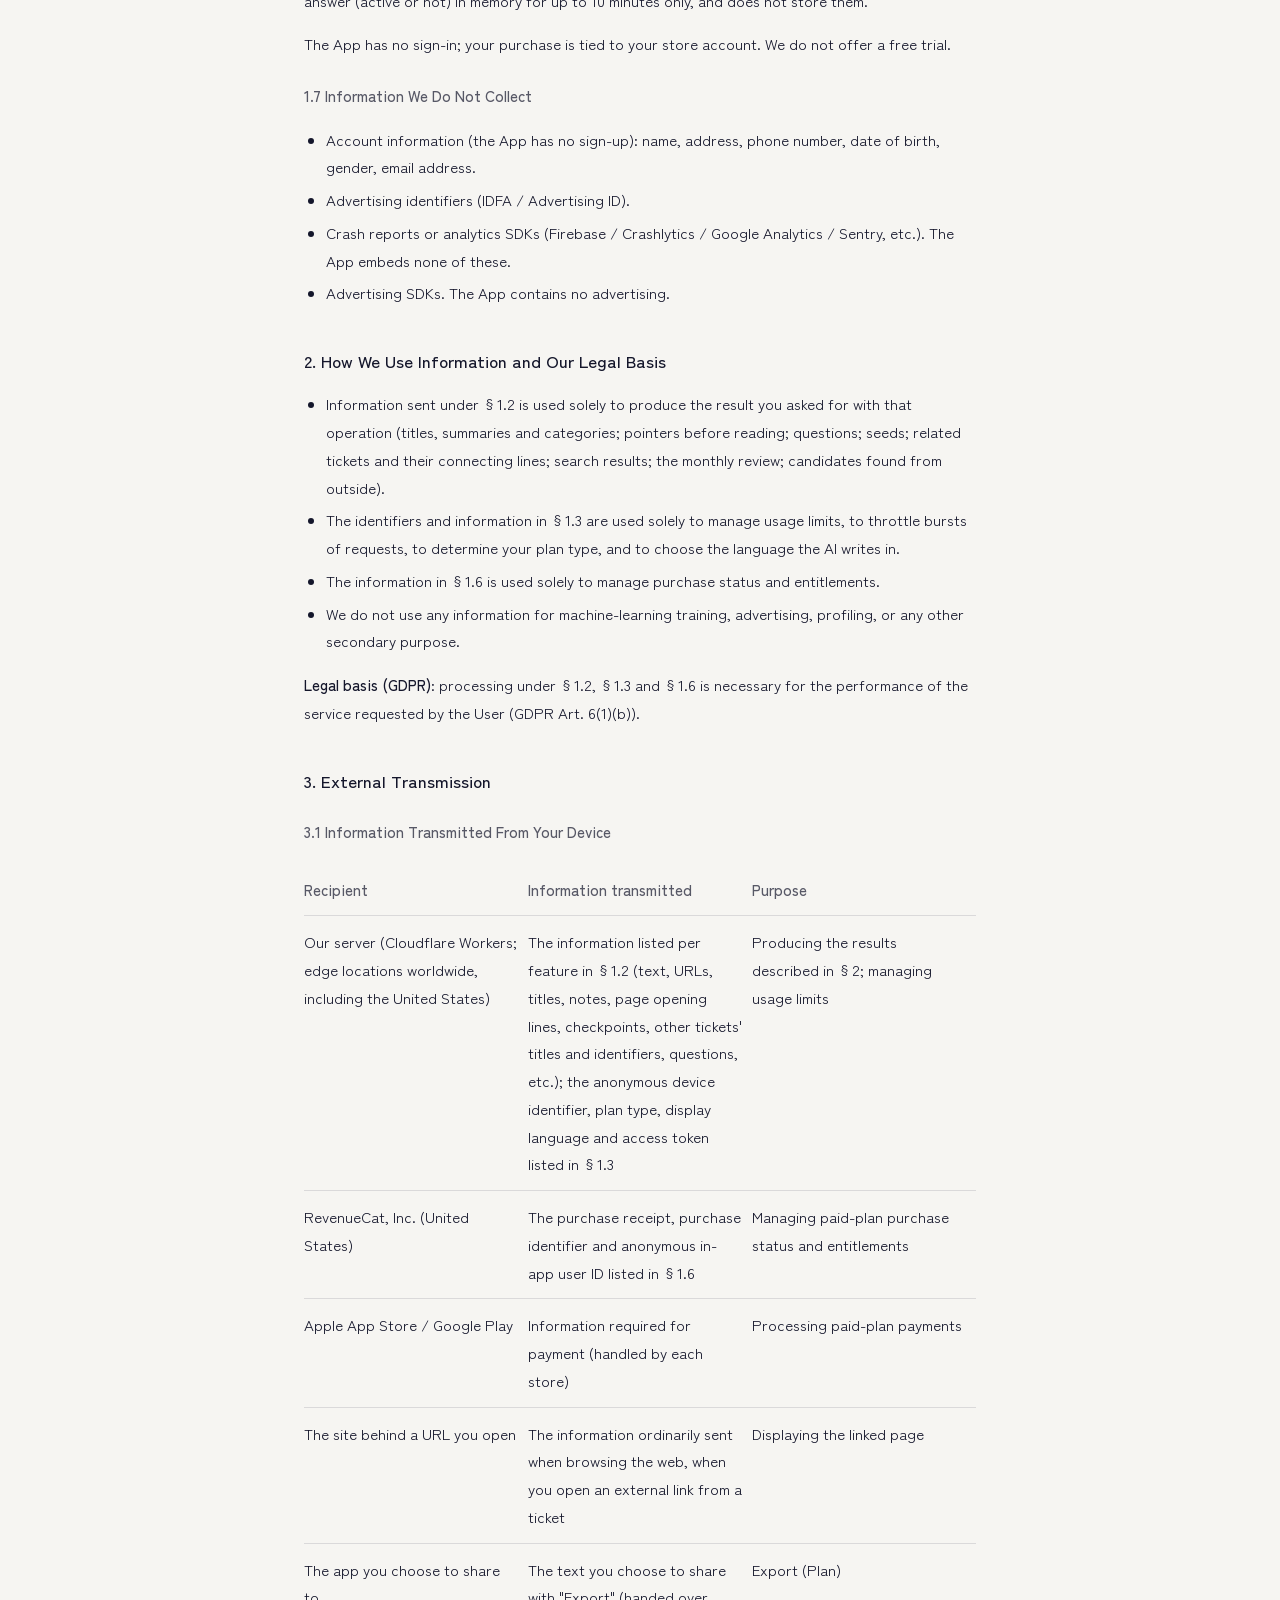
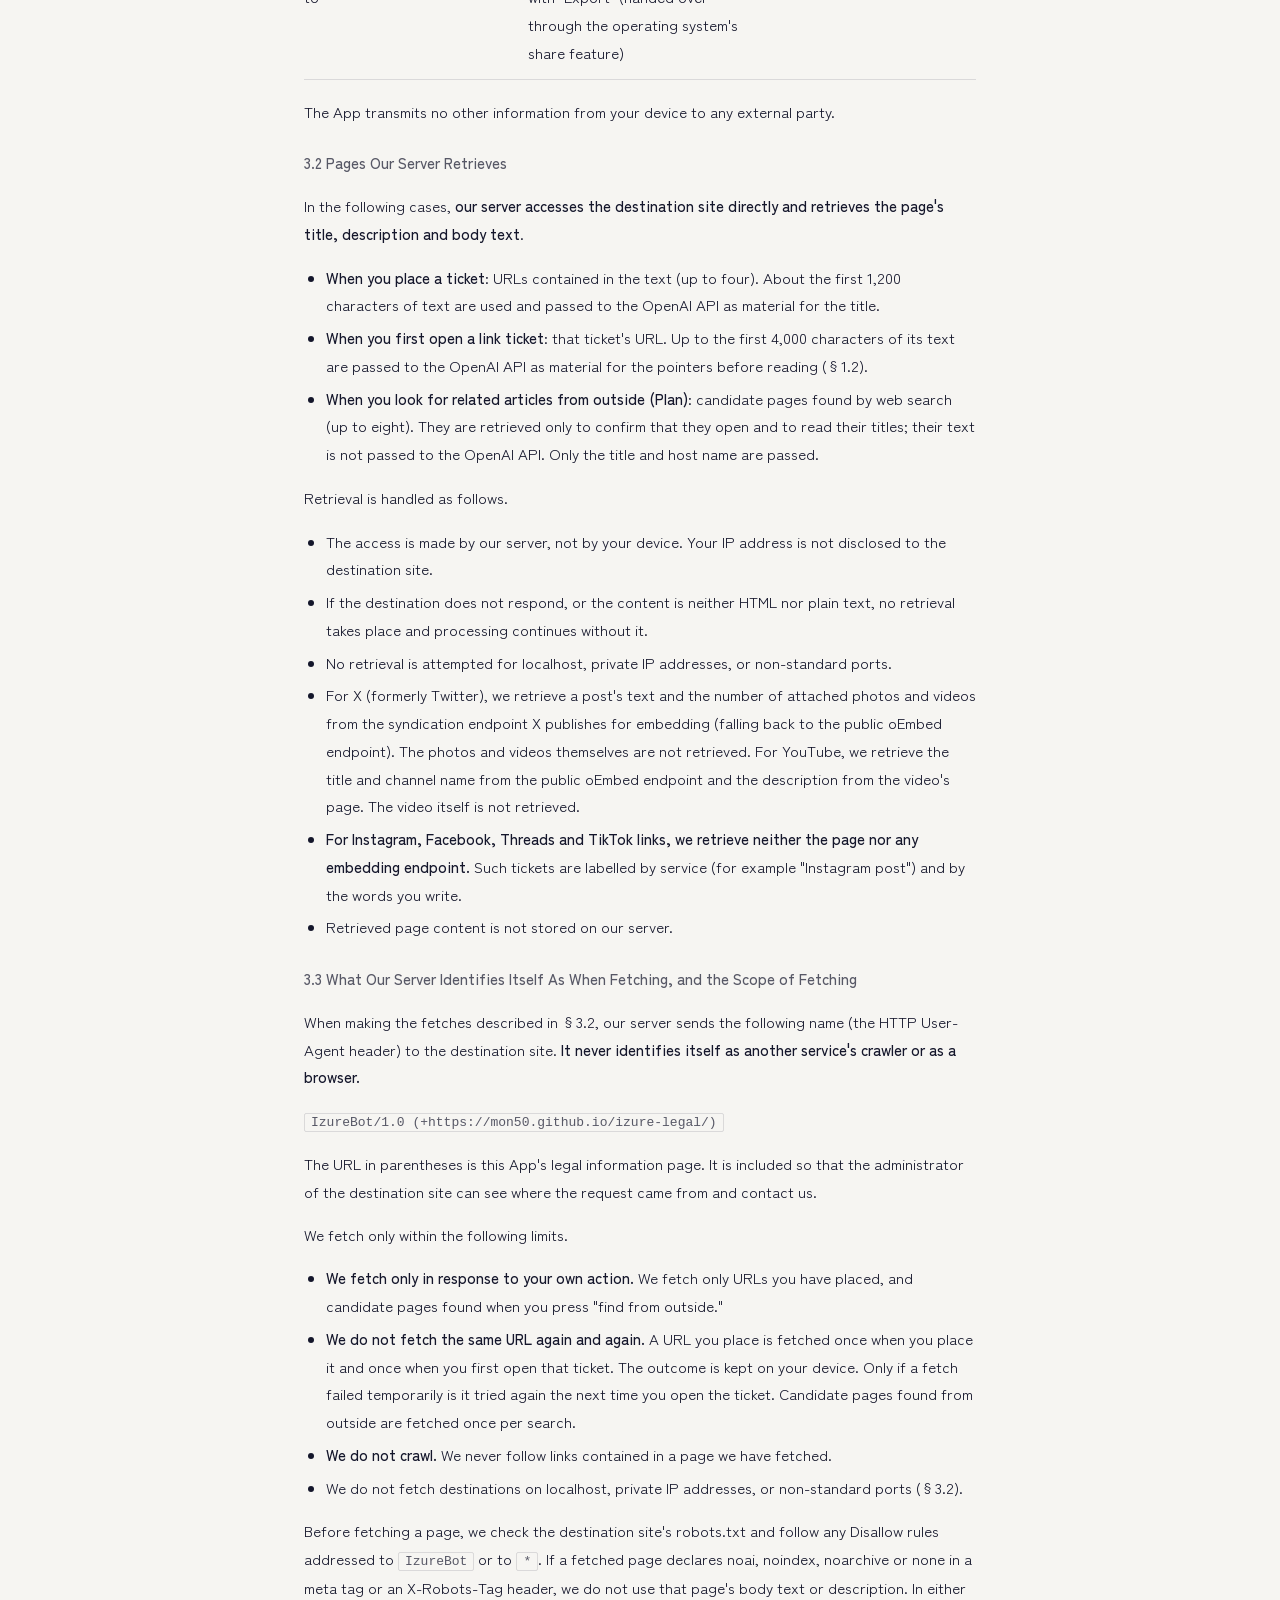
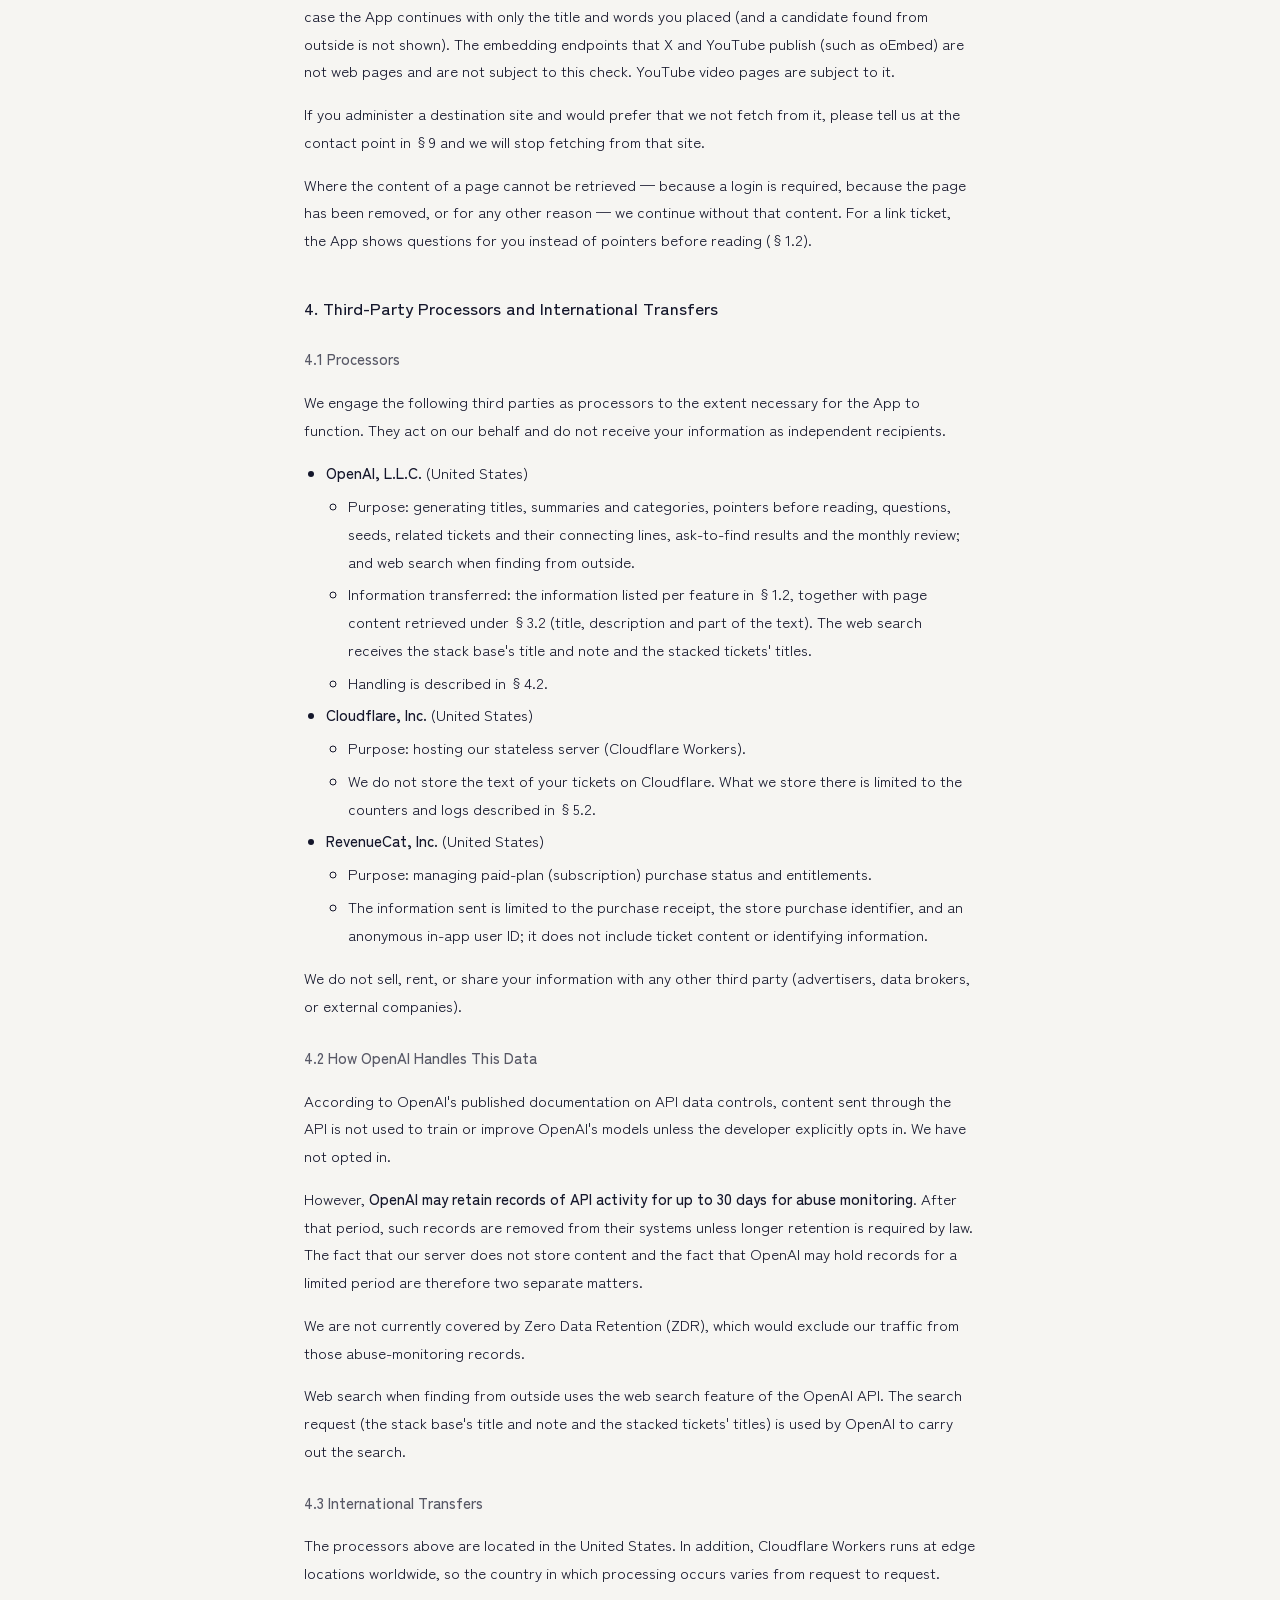
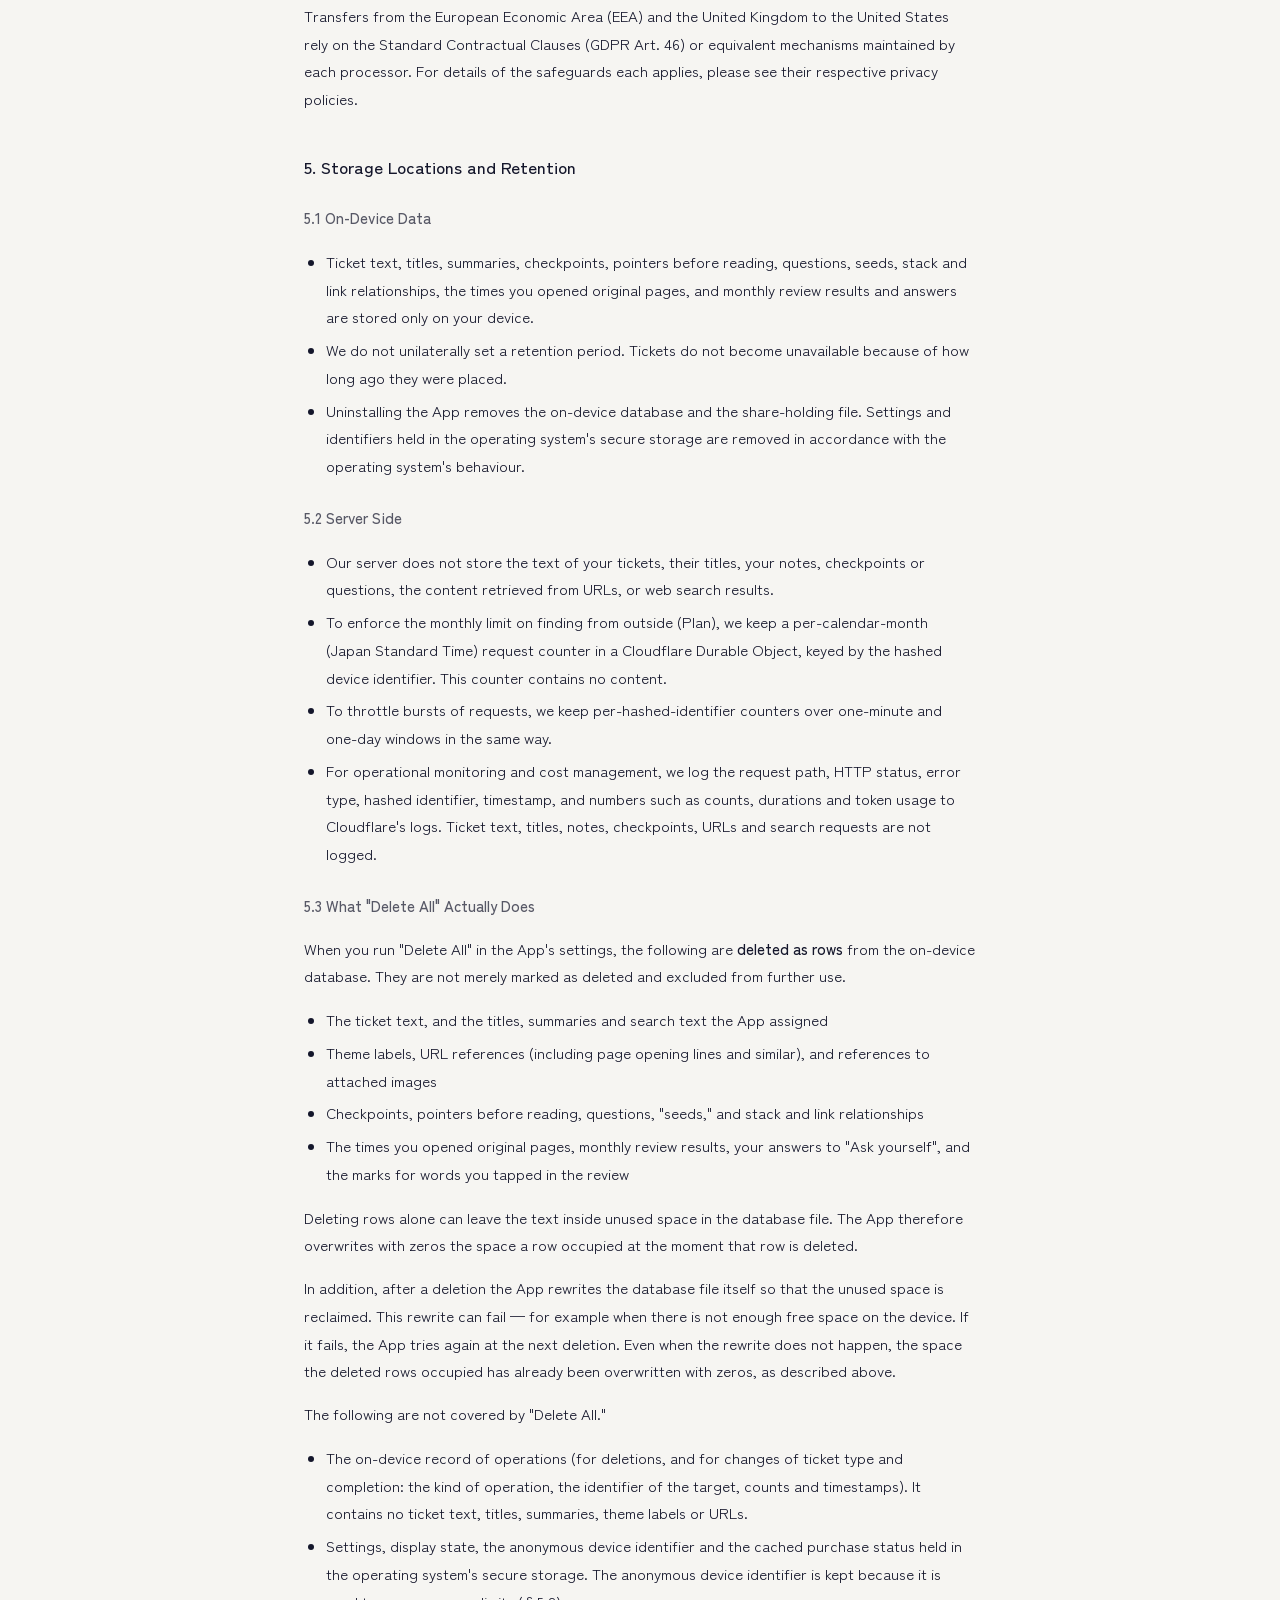
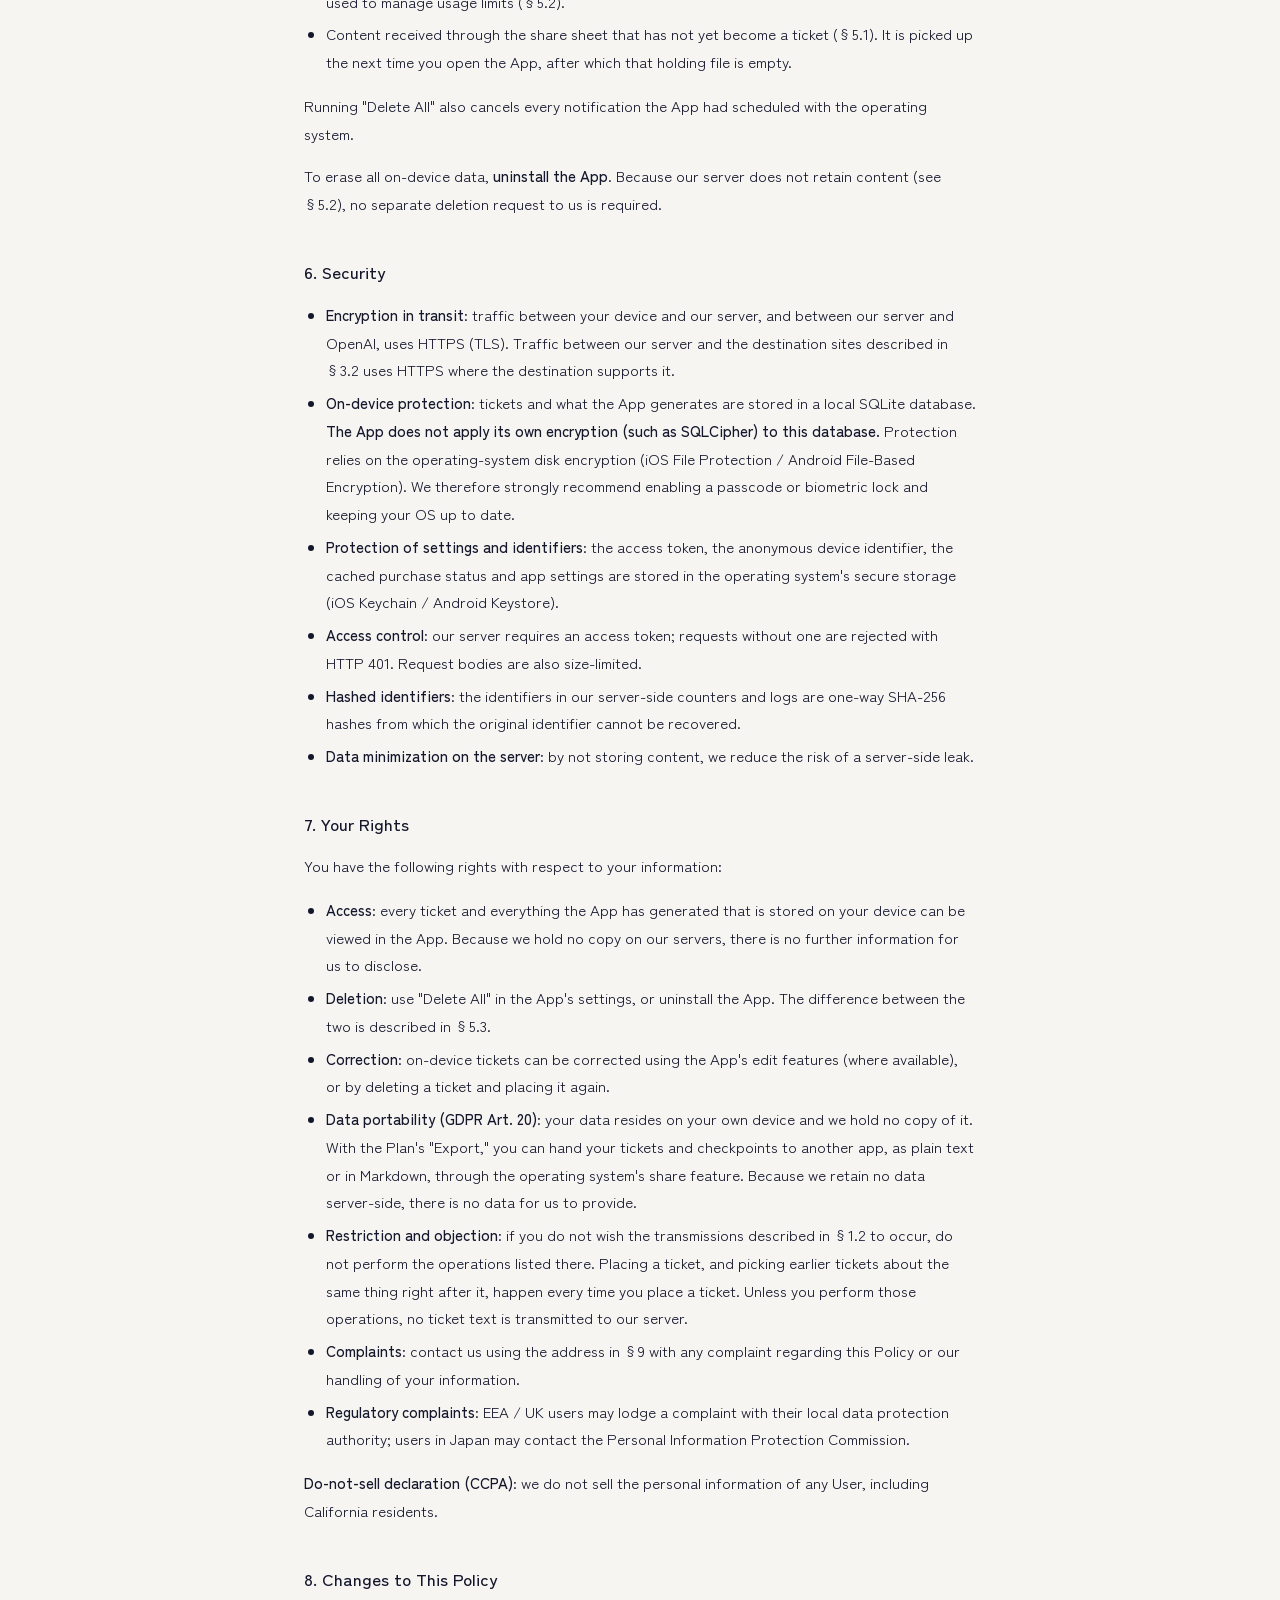
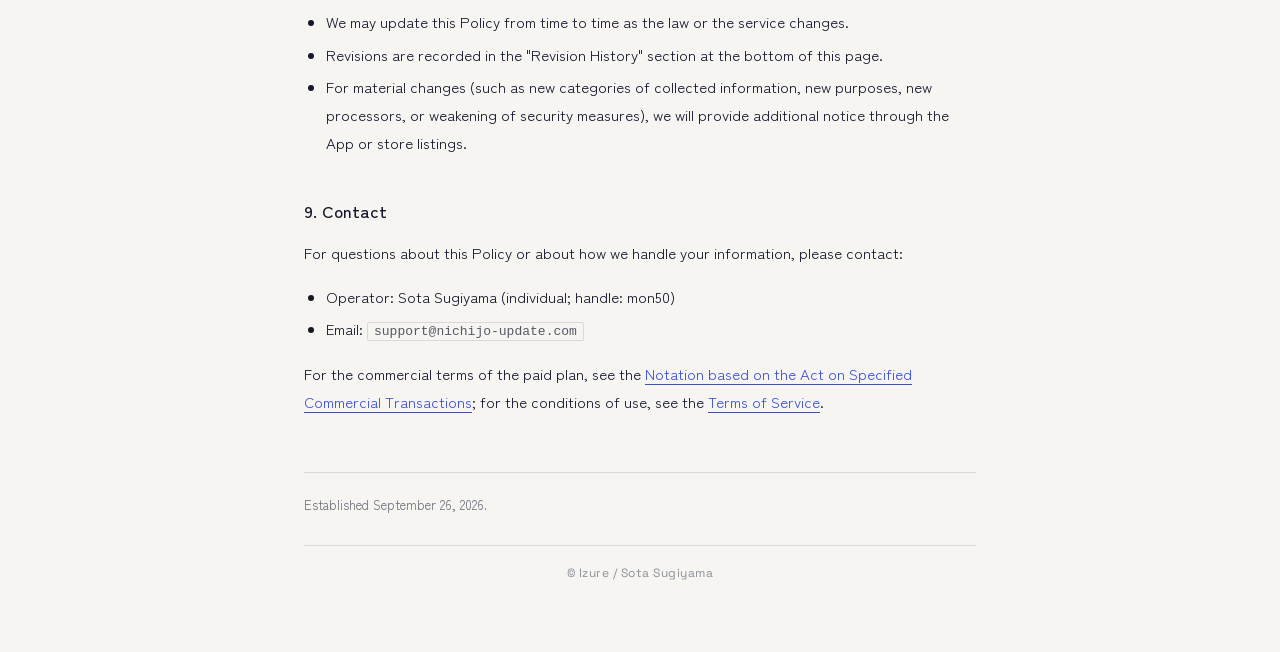
==== commit 3aa350d3: "privacy: Pro の照合で匿名のアプリ内ユーザー ID を当方のサーバーも受け取る旨を足す Co-Authored-By: Claude Opus 5.5 (1M context) <nore" ====
--- a/legal/privacy/en/index.html
+++ b/legal/privacy/en/index.html
@@ -244,6 +244,11 @@
         user ID generated by RevenueCat (not linked to your name or other identifying information) to our
         processor RevenueCat (see §4.1). Neither we nor RevenueCat collect or retain your credit card number
         or other payment details.
+      </p>
+      <p>
+        When you use a Plan feature, the App also sends this anonymous in-app user ID to our server, and our
+        server asks RevenueCat whether the subscription is active. Our server keeps the ID and the answer
+        (active or not) in memory for up to 10 minutes only, and does not store them.
       </p>
       <p>
         The App has no sign-in; your purchase is tied to your store account. We do not offer a free trial.
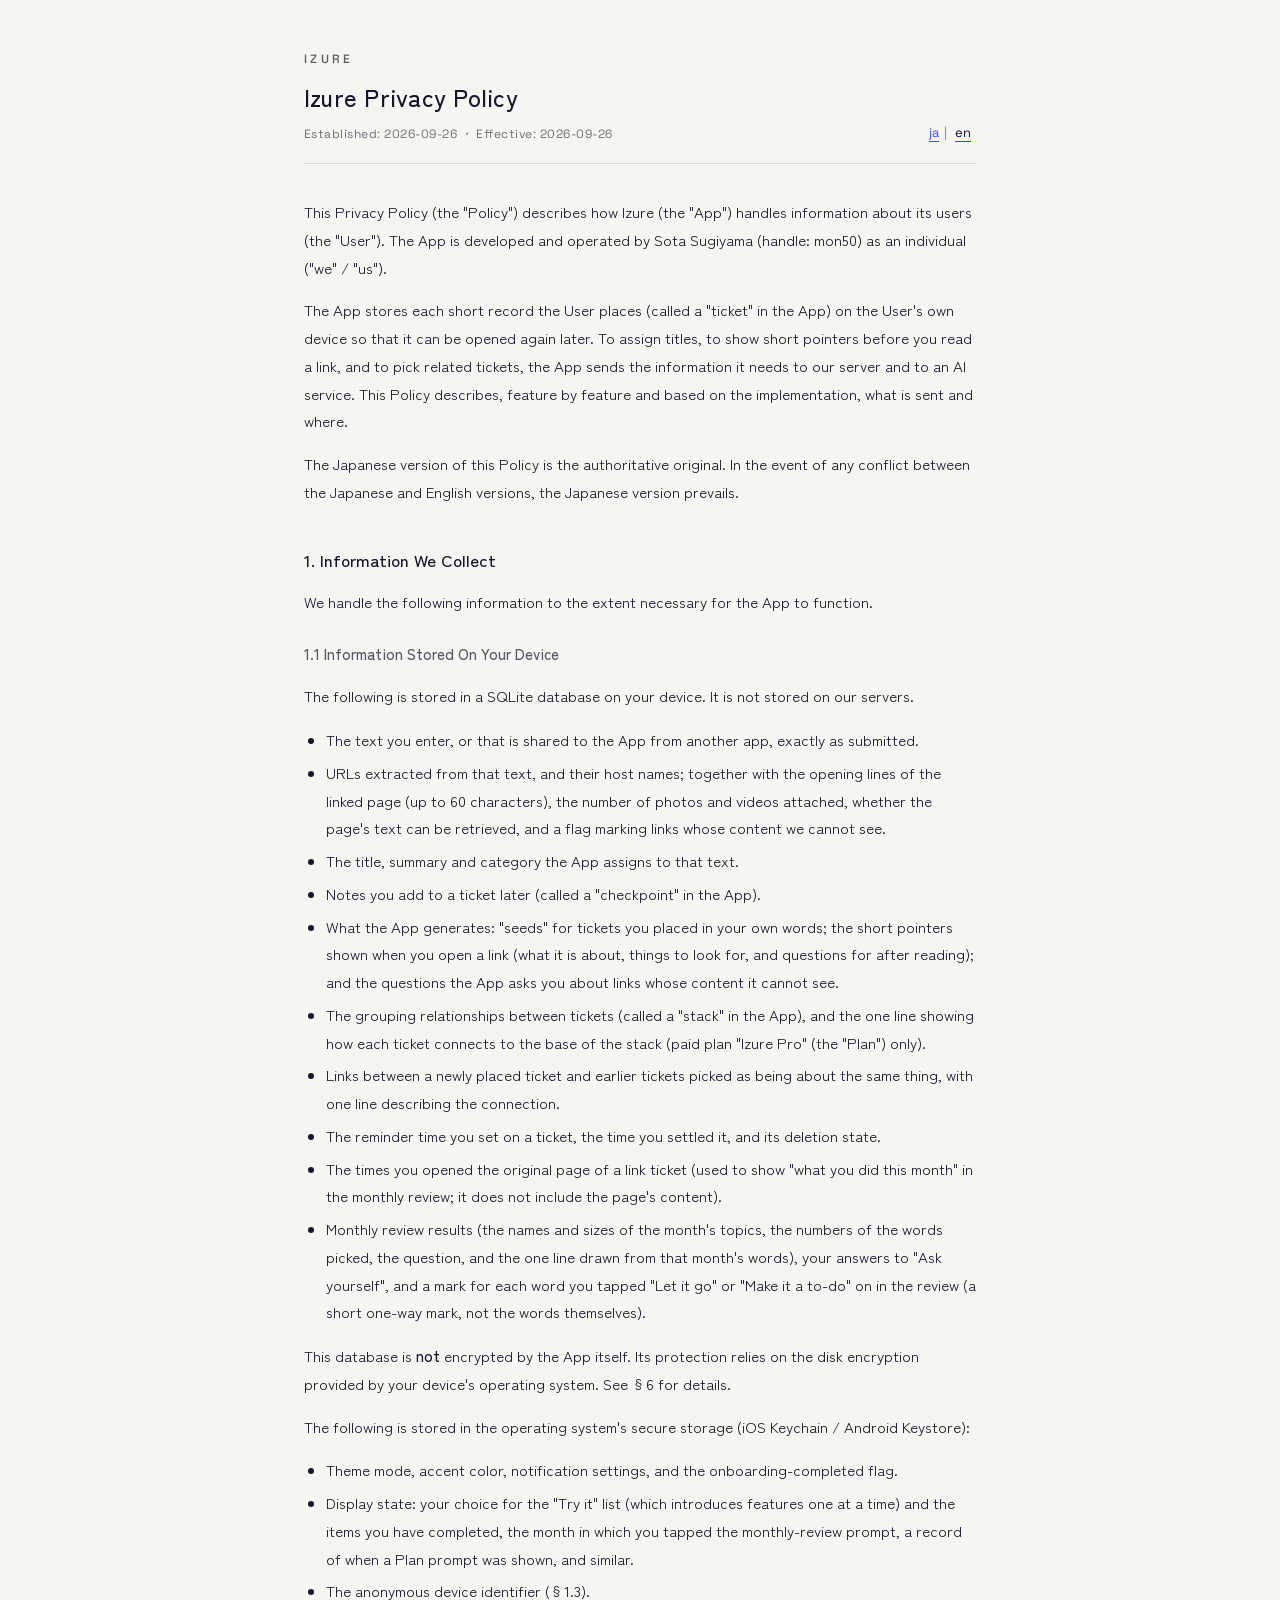
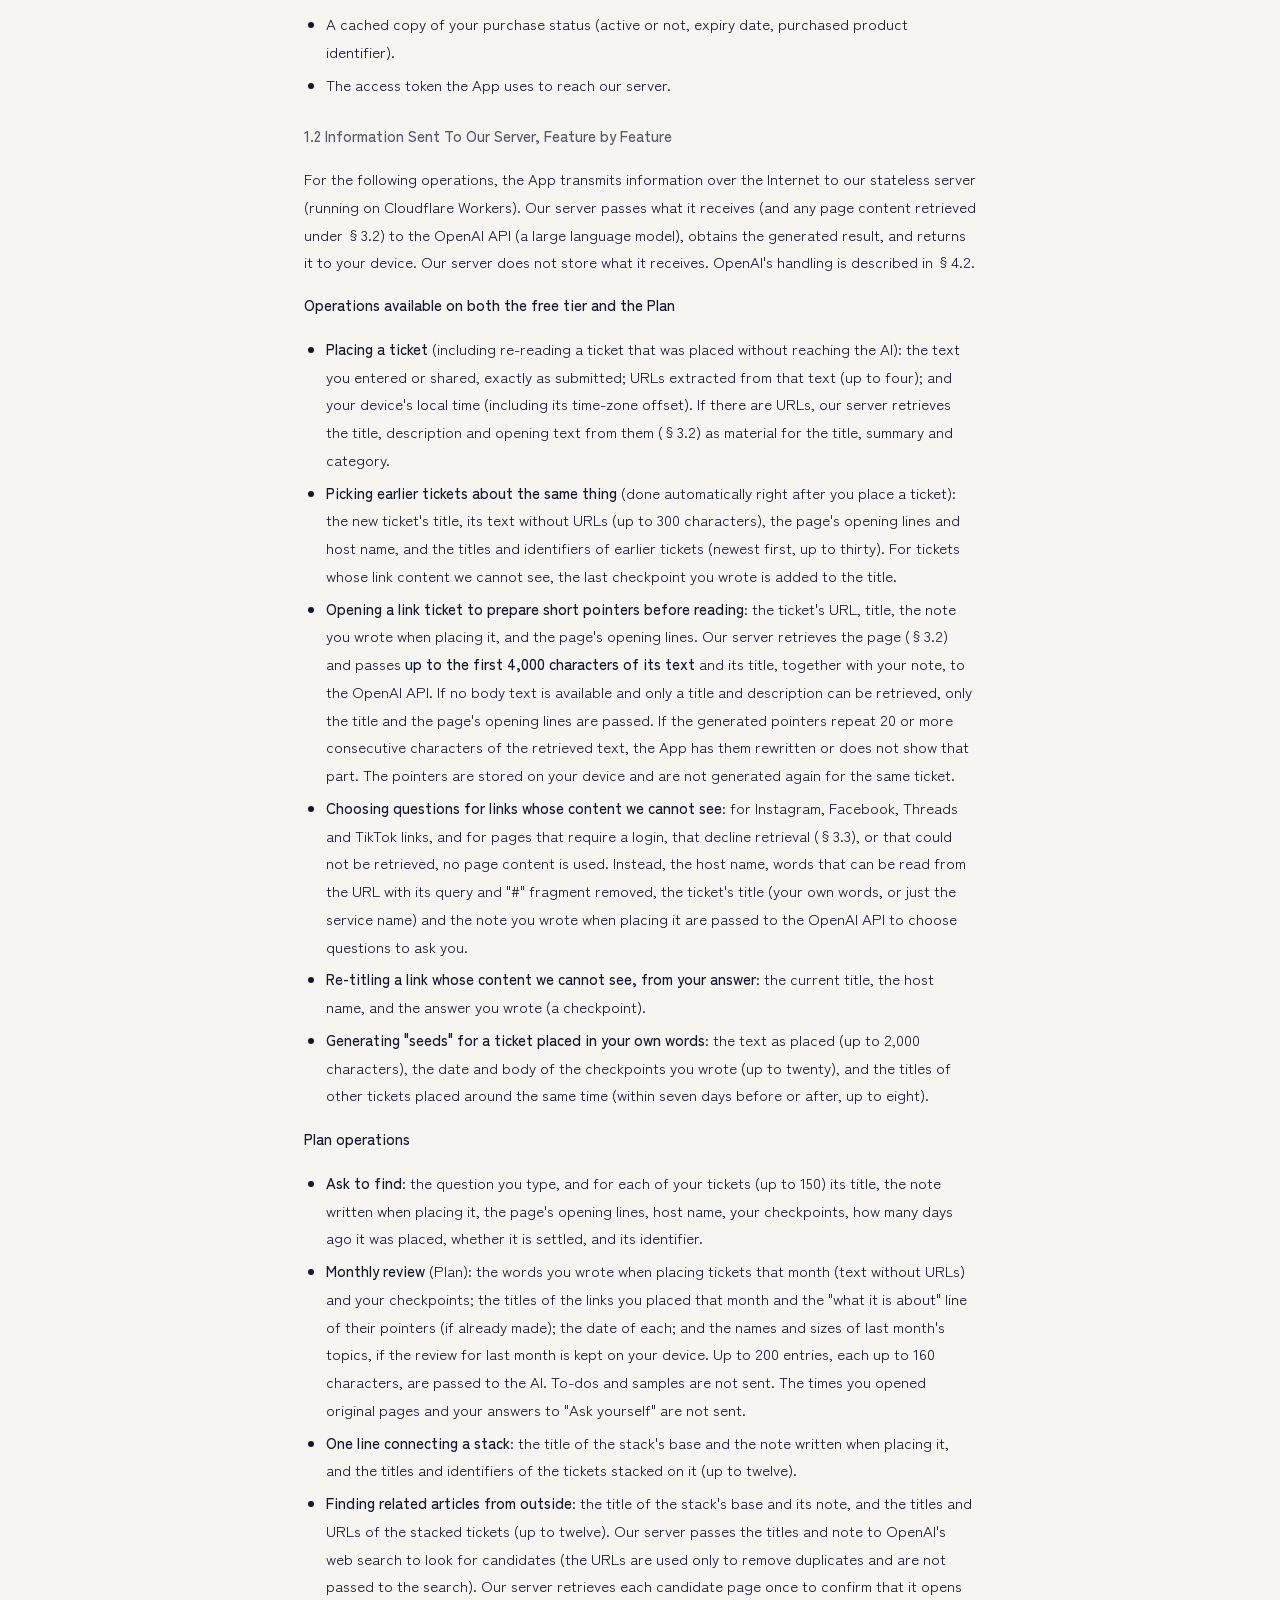
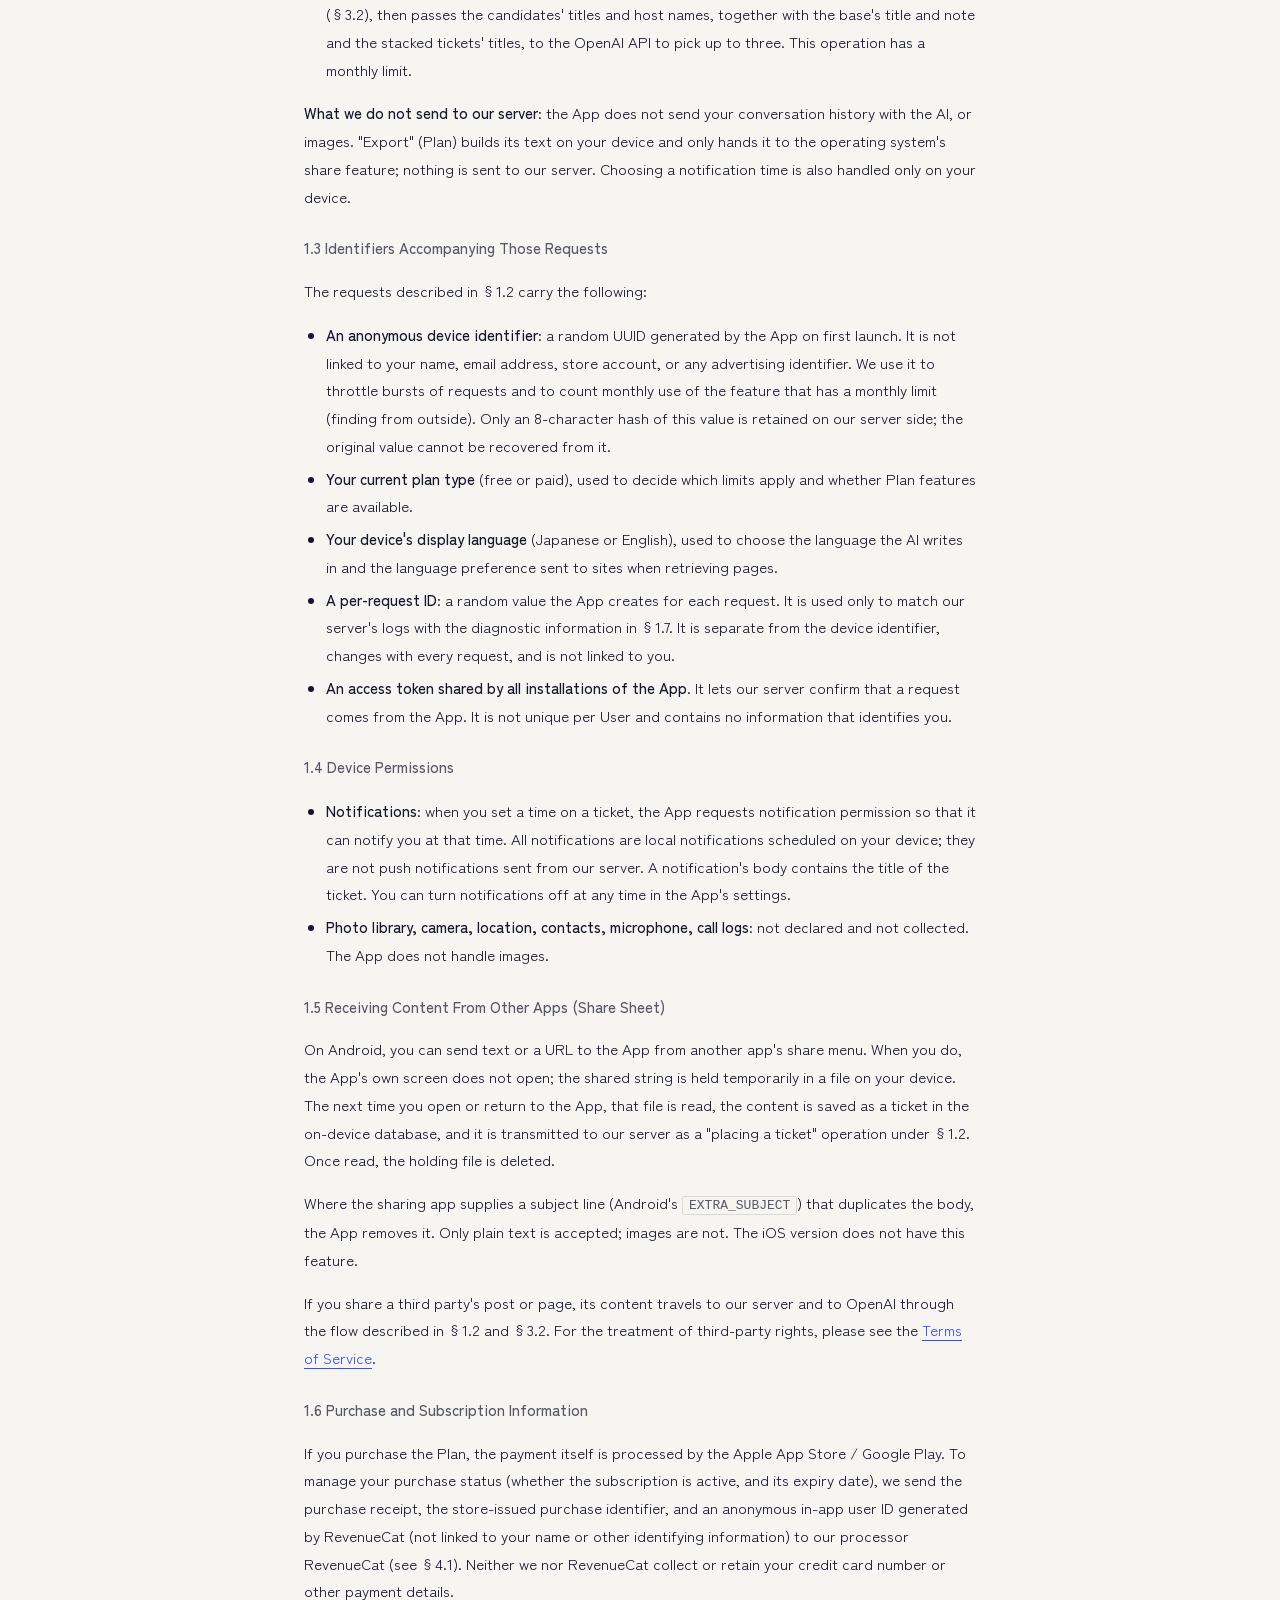
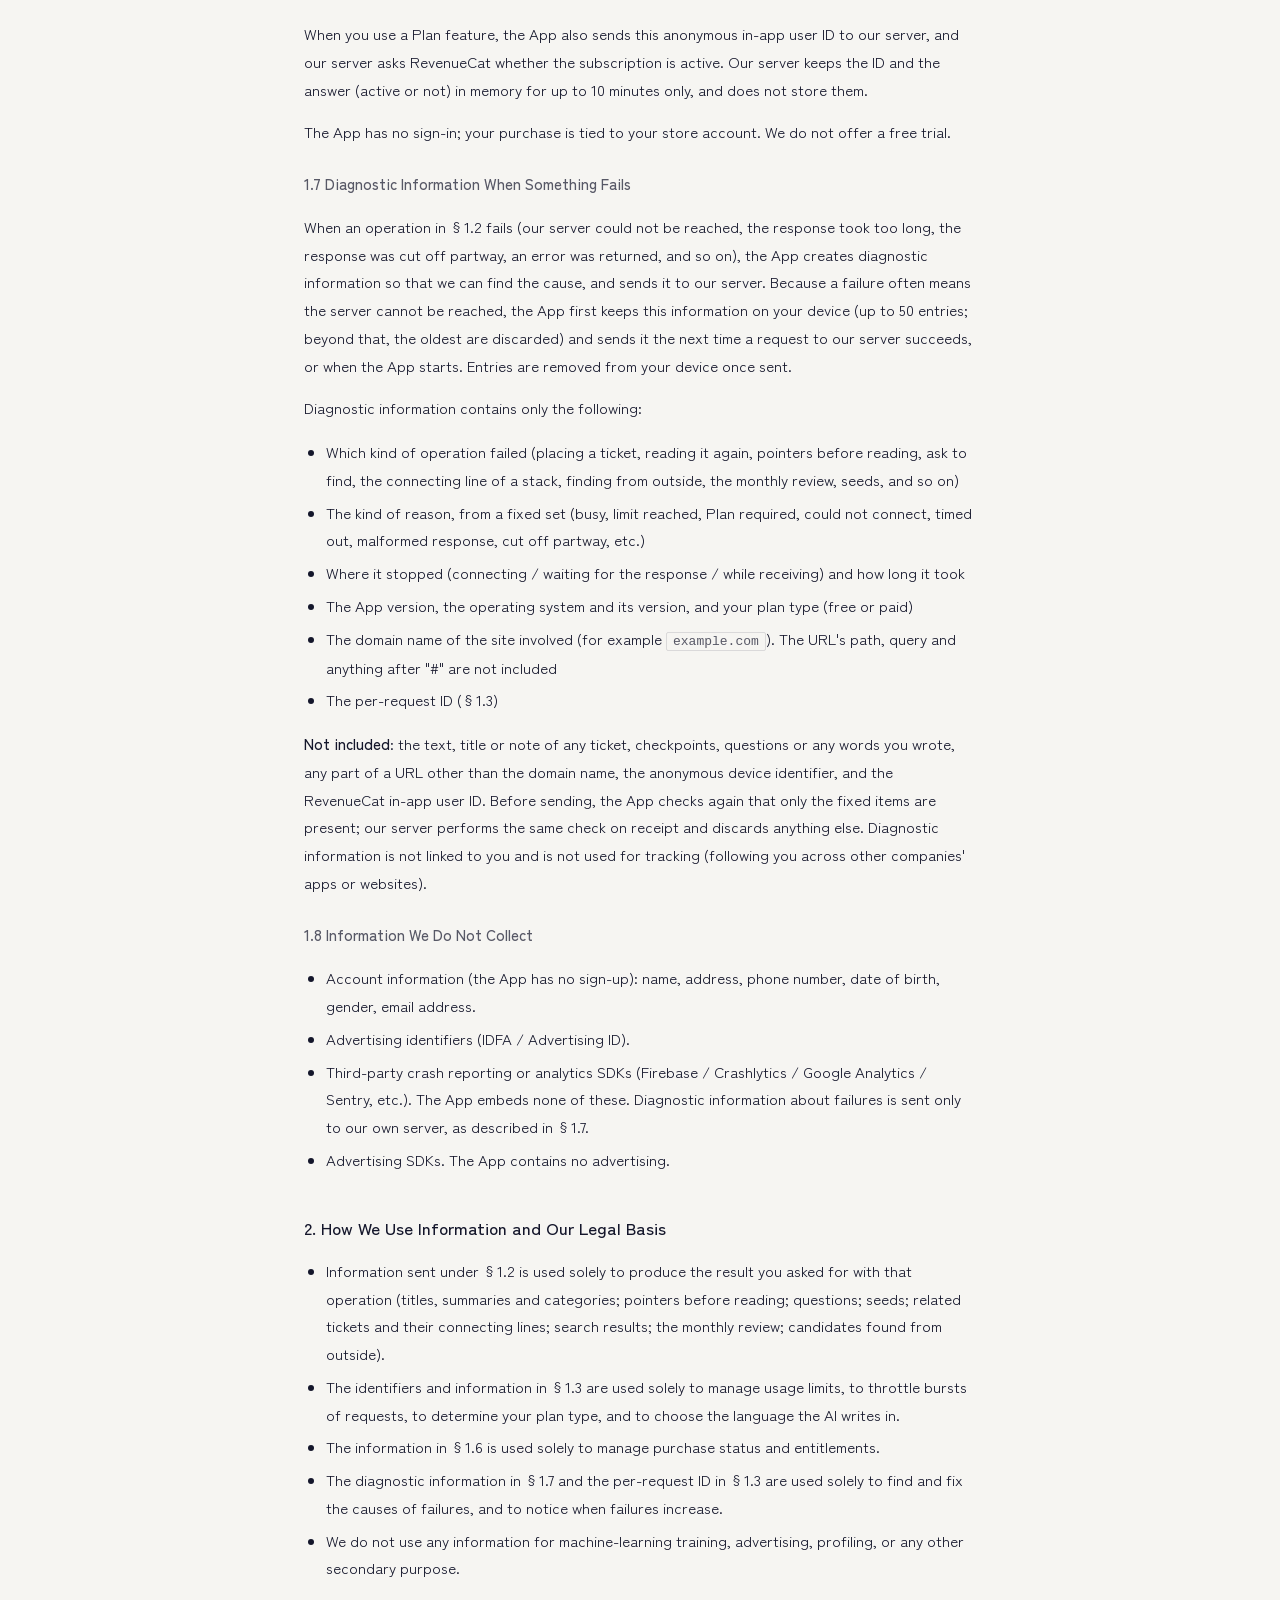
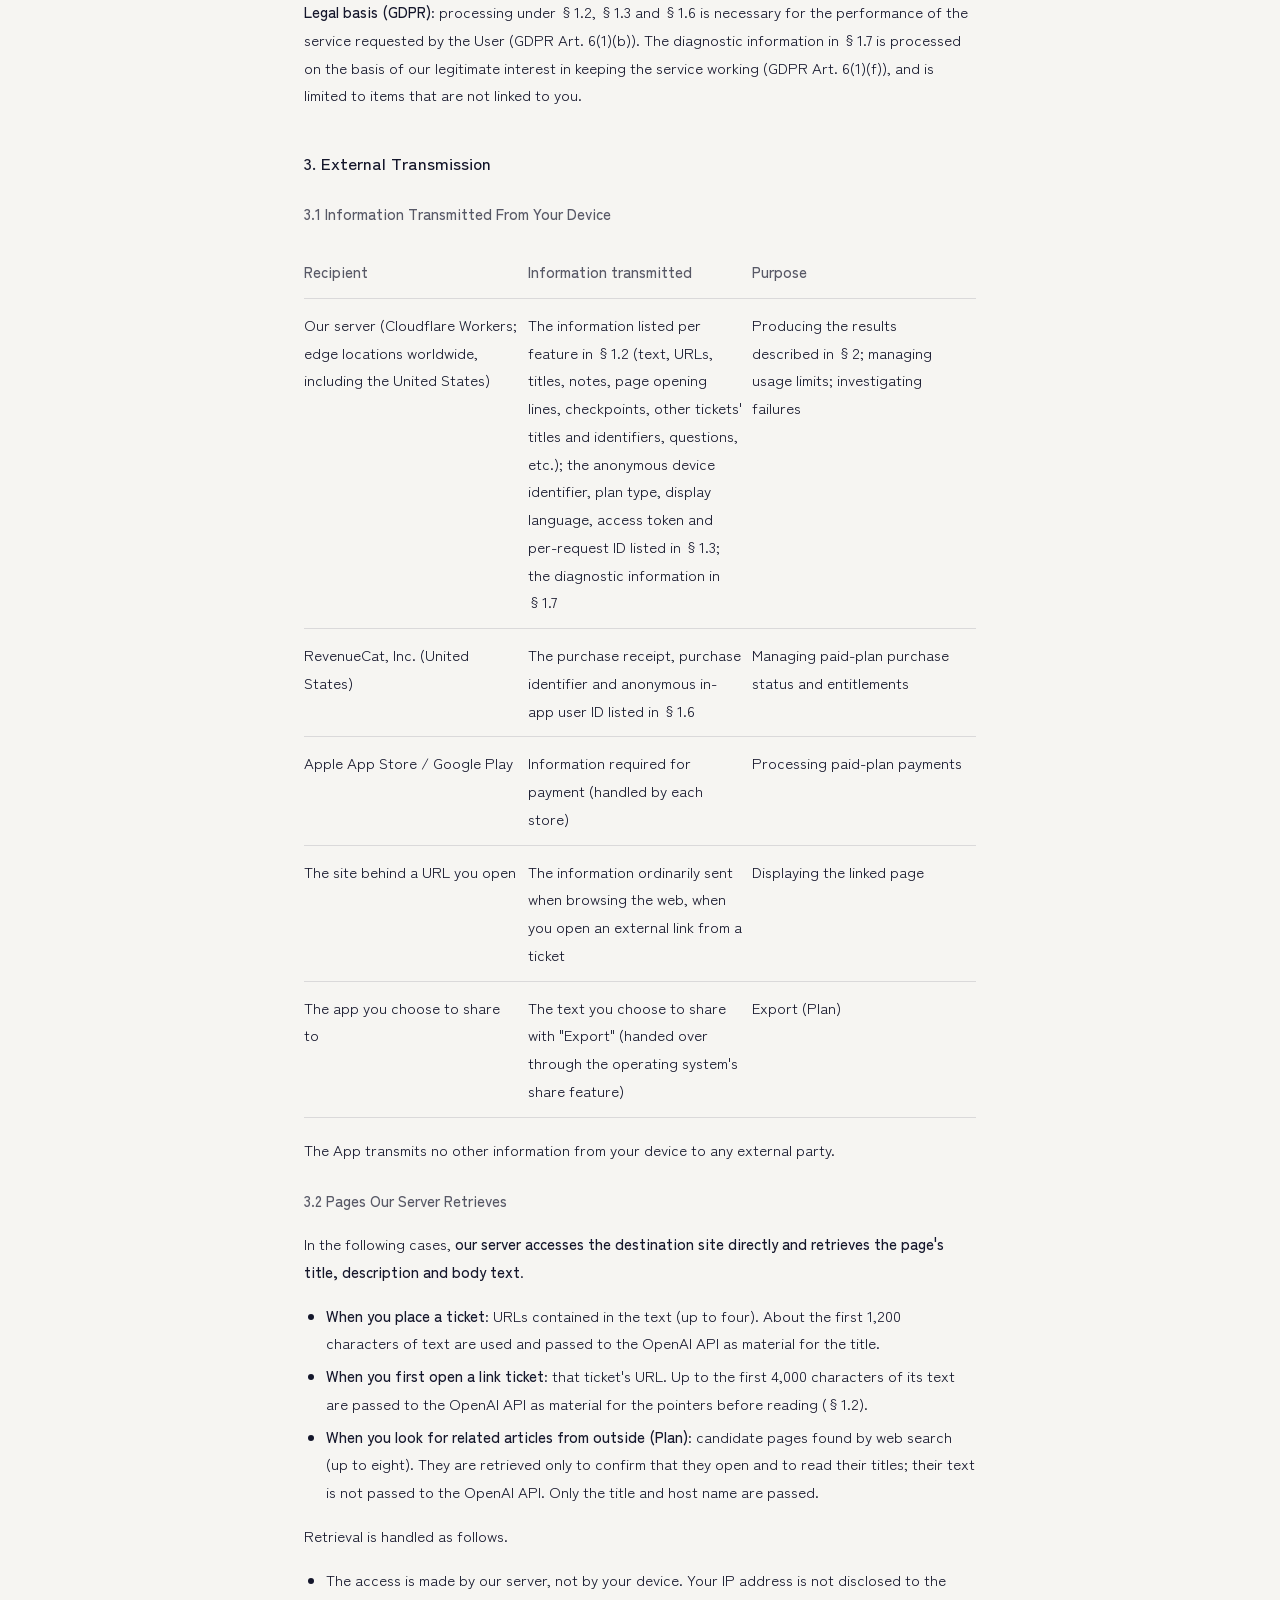
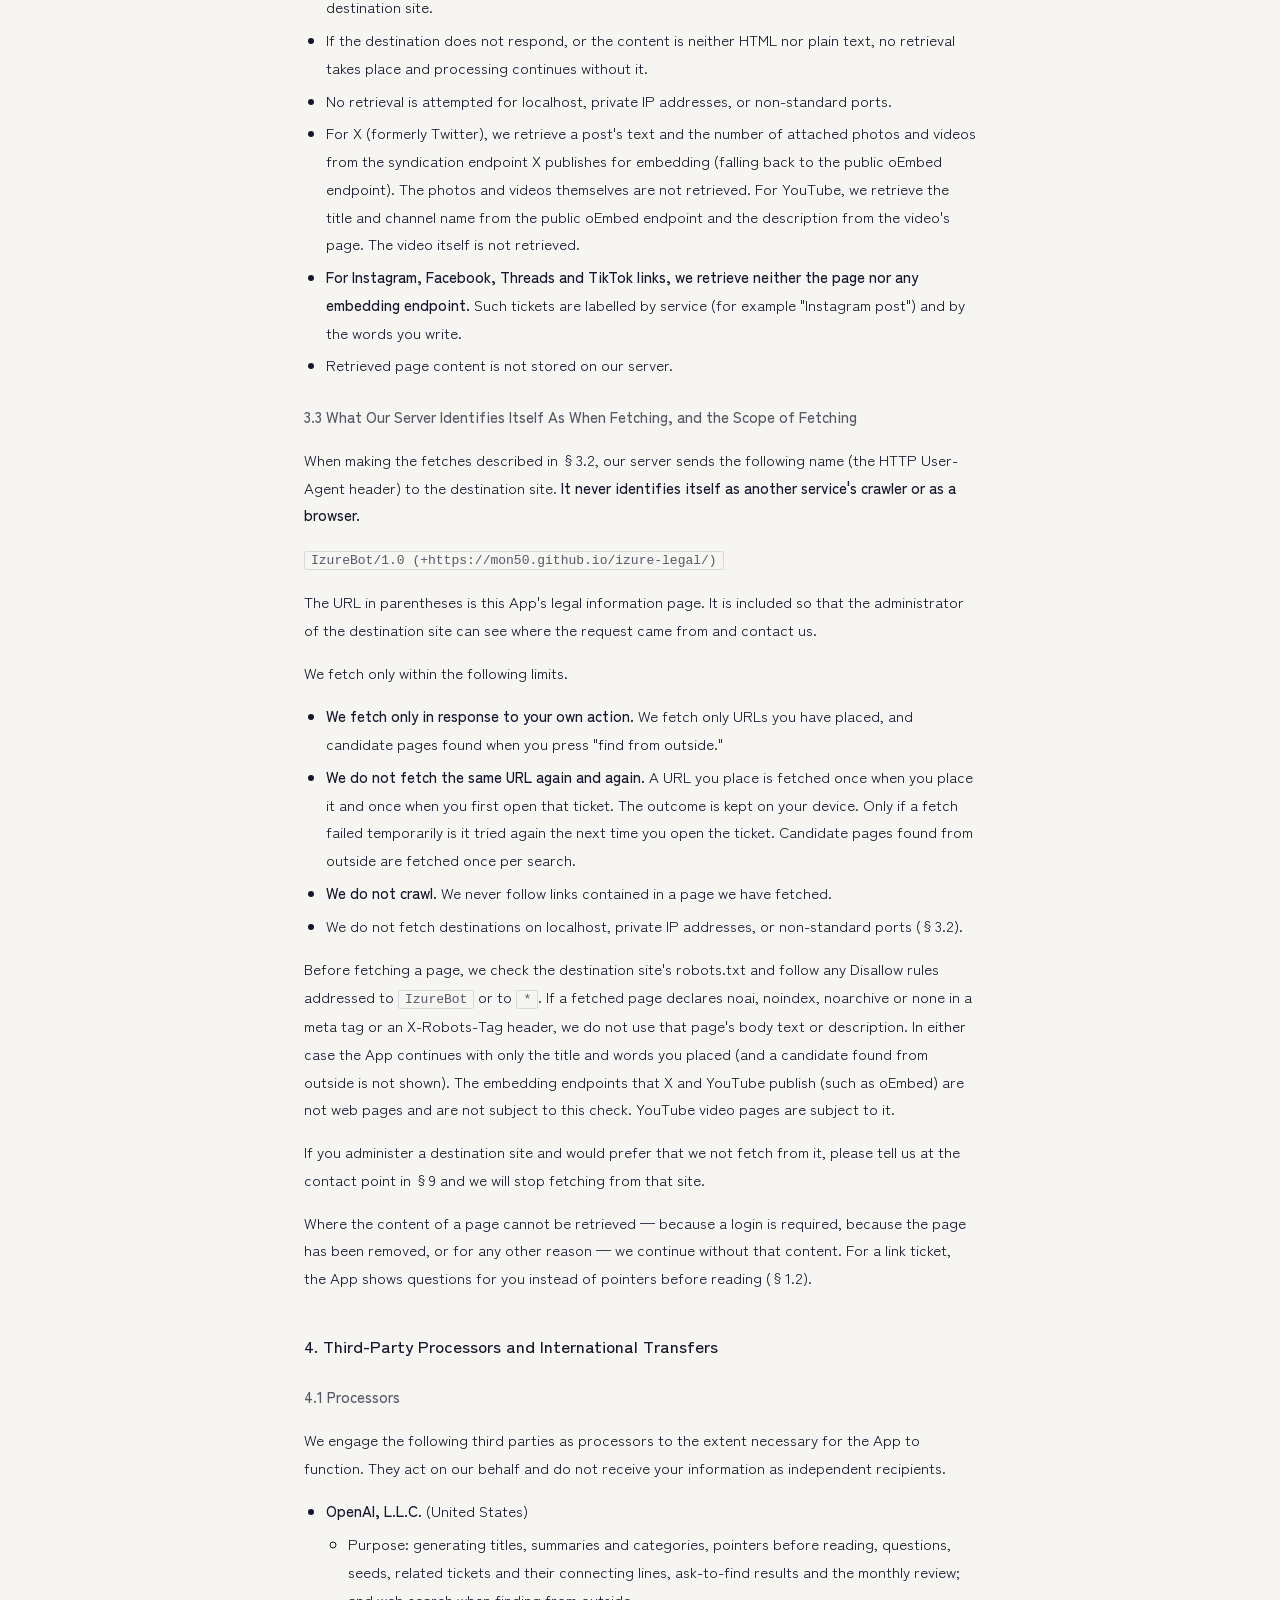
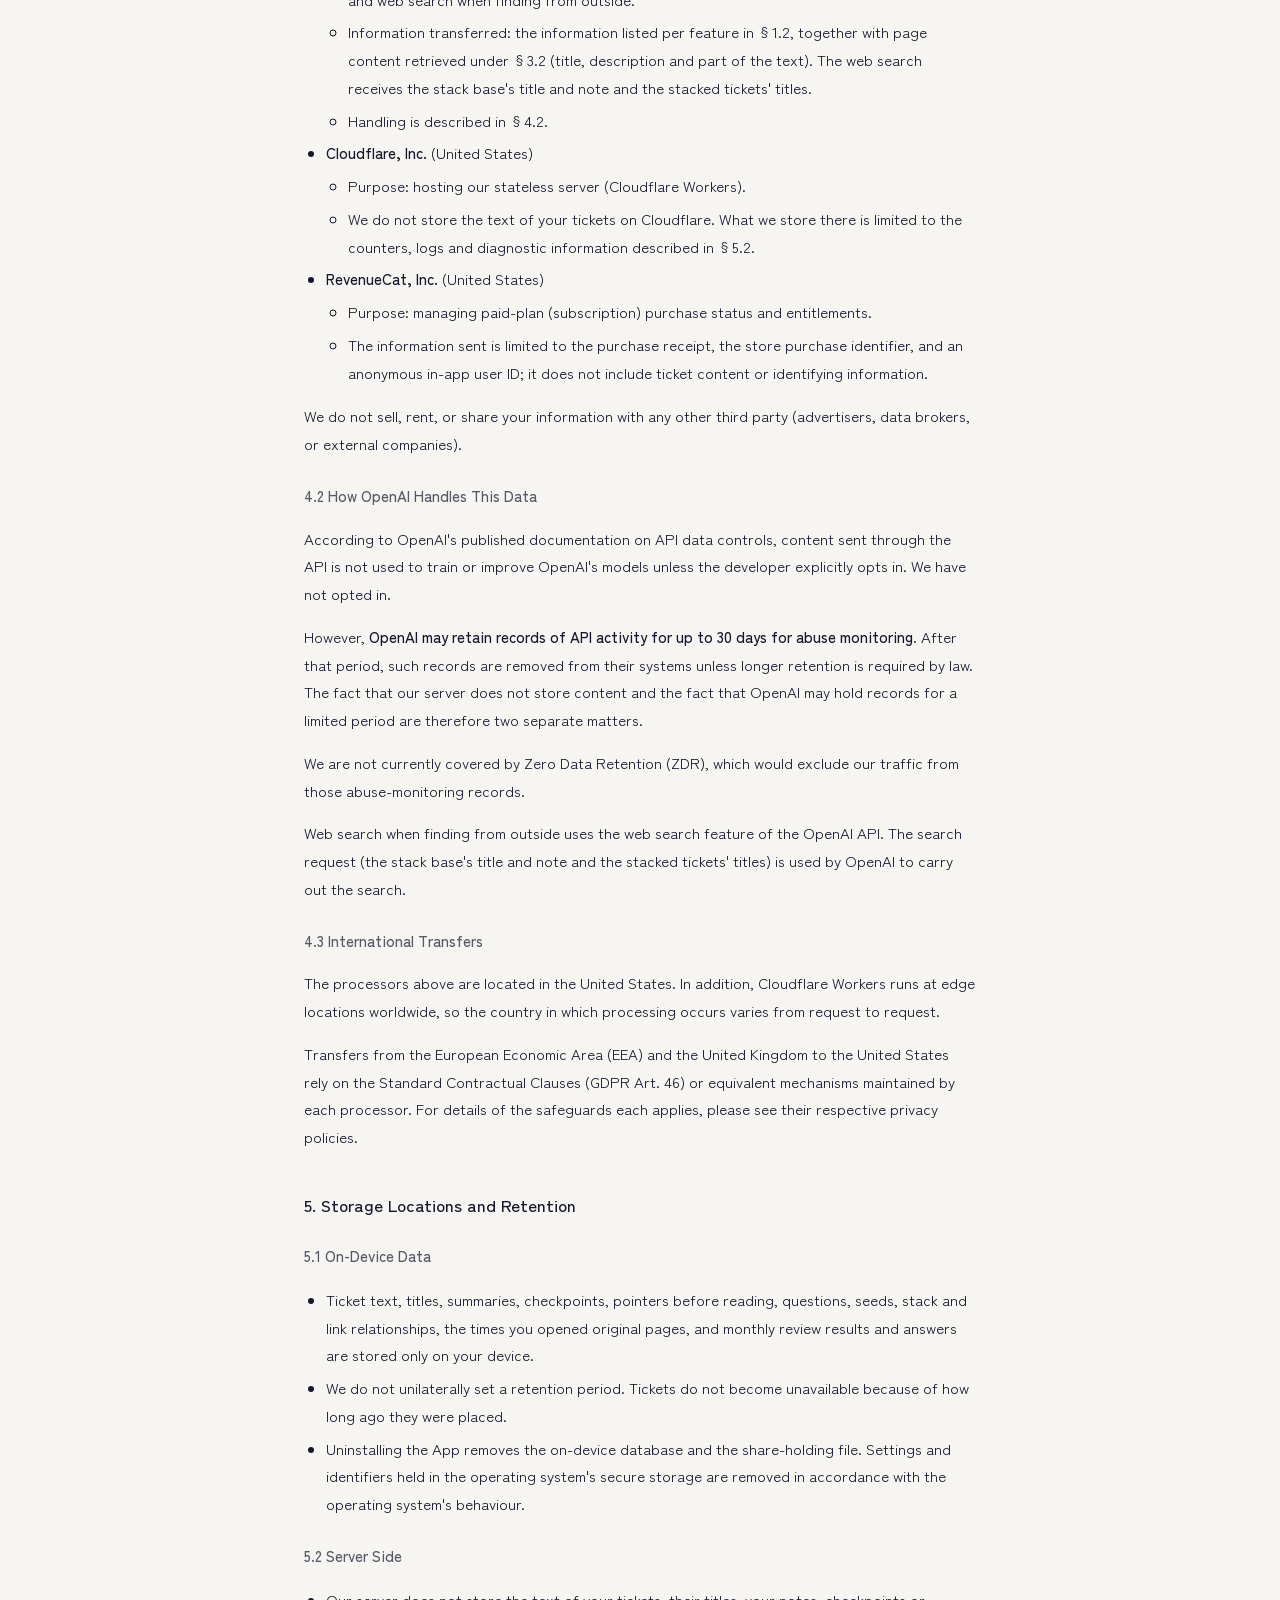
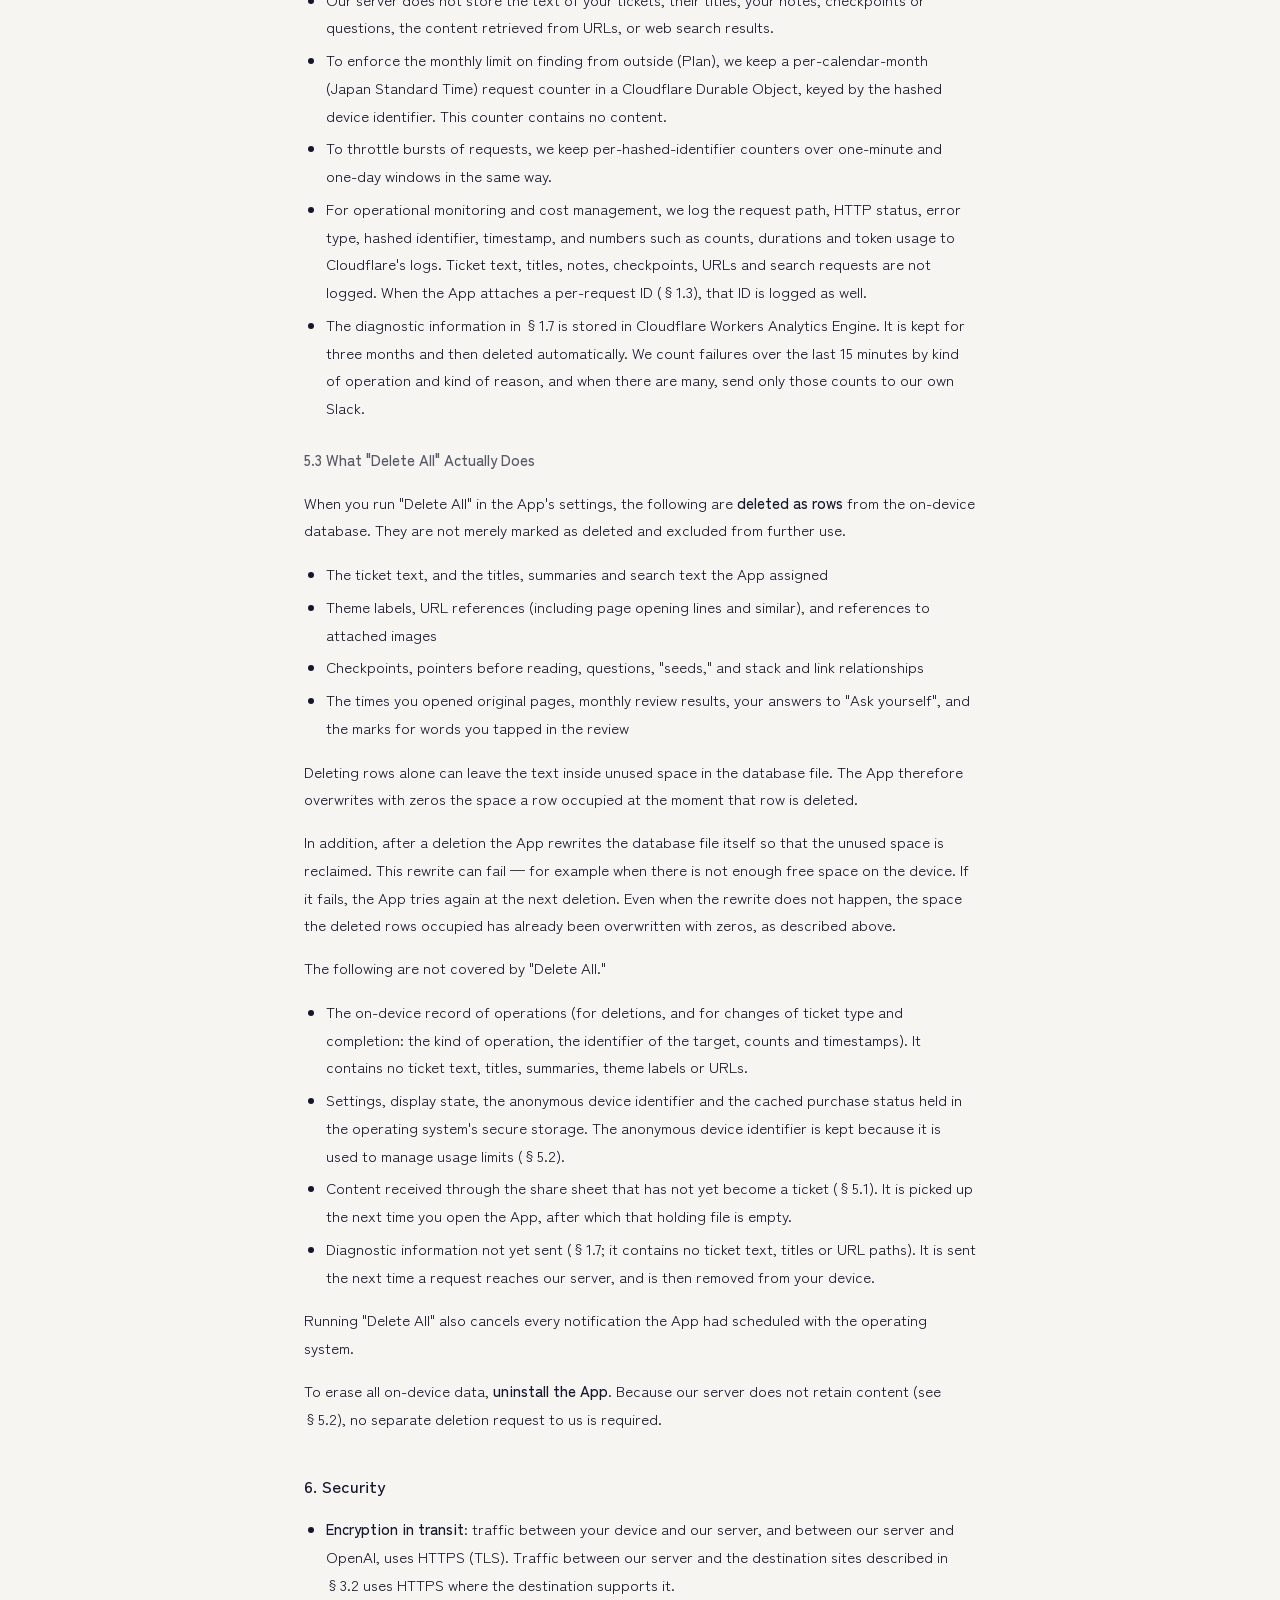
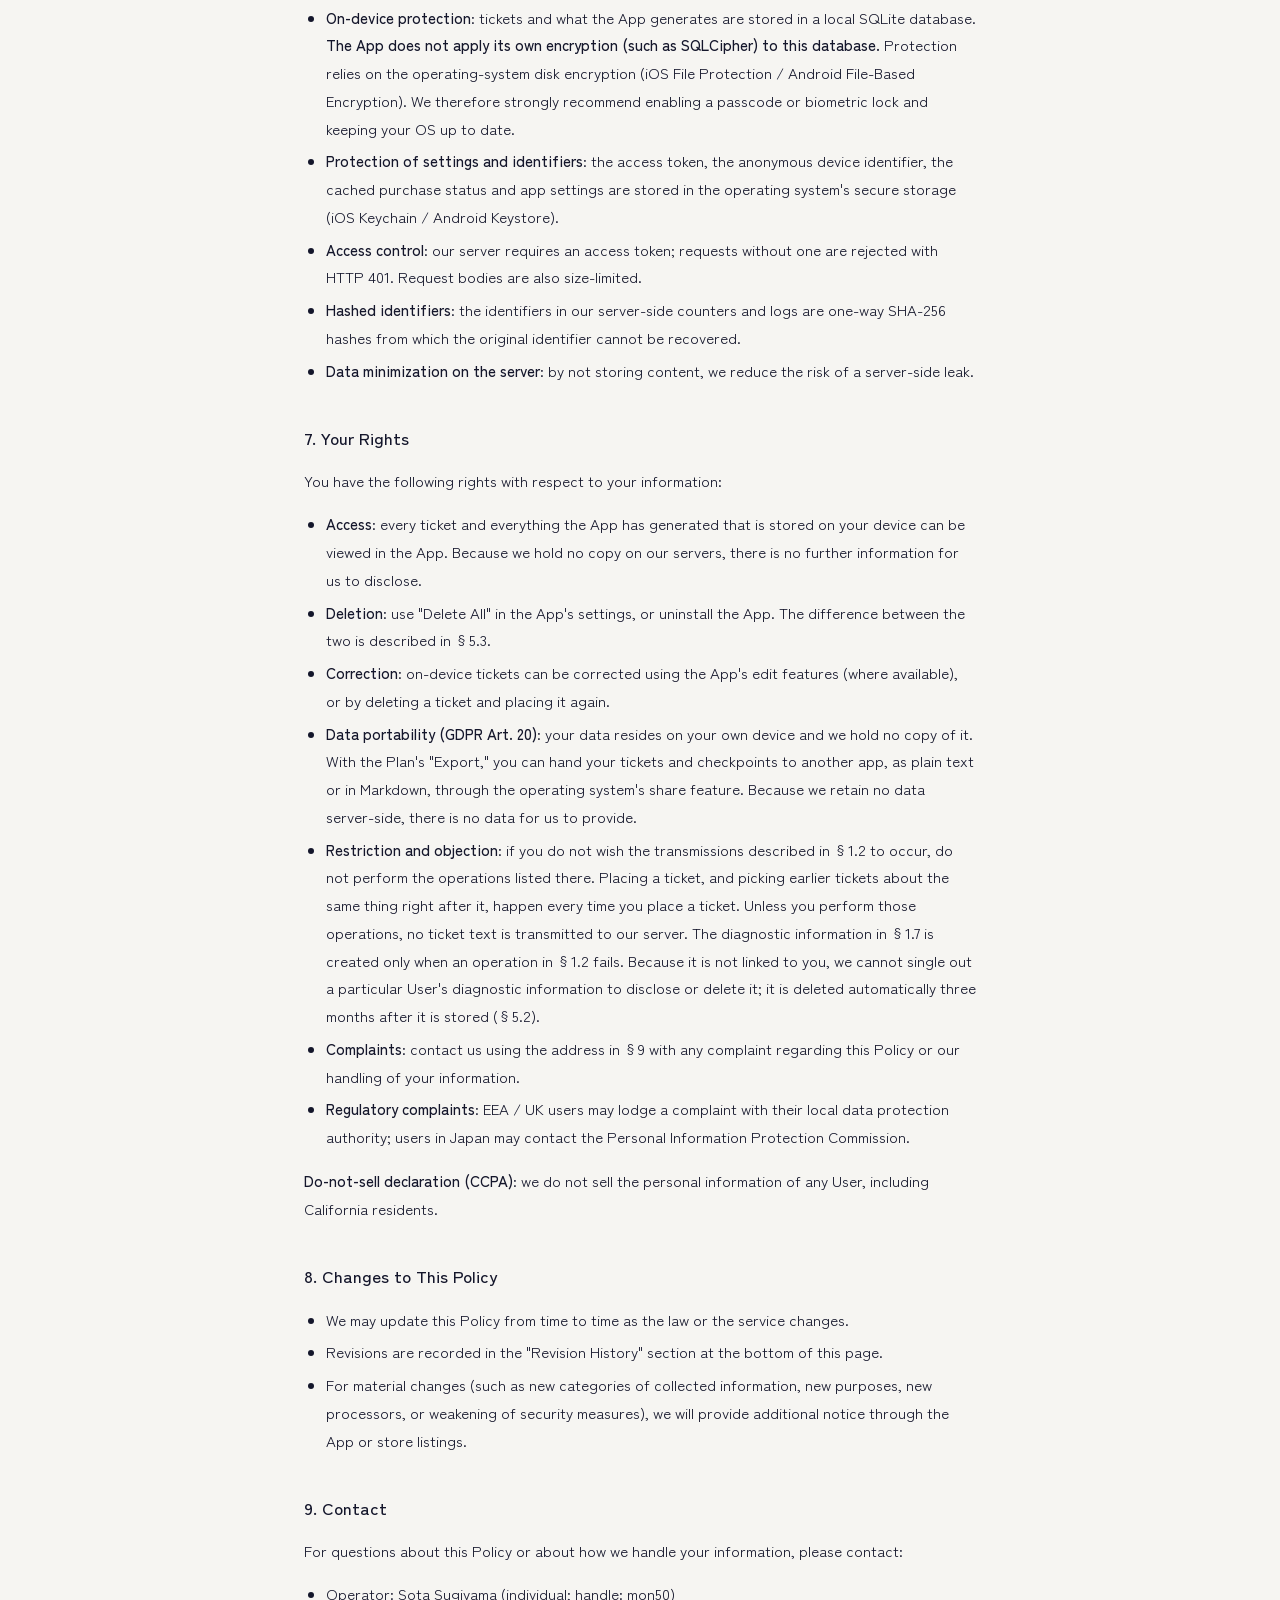
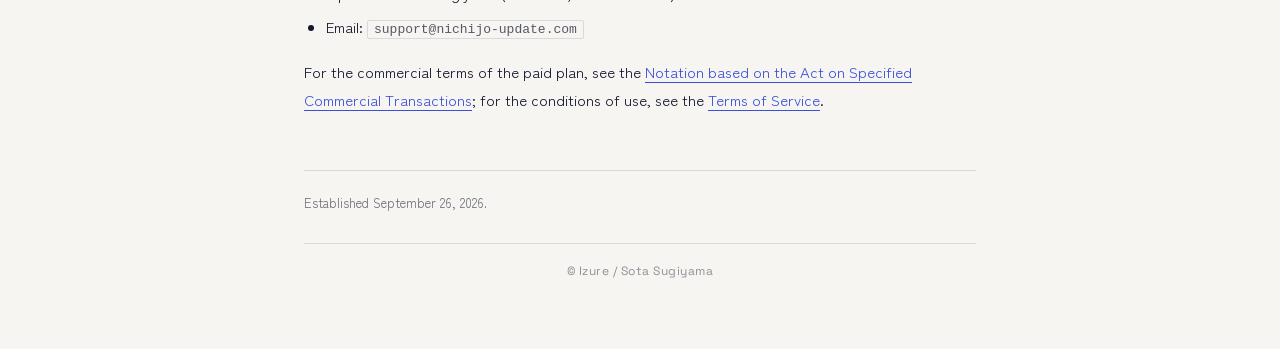
==== commit 4a84b24f: "privacy: 失敗したときの診断情報（1.7）を足す Co-Authored-By: Claude Opus 5.5 (1M context) <noreply@anthropic.com>" ====
--- a/legal/privacy/en/index.html
+++ b/legal/privacy/en/index.html
@@ -199,6 +199,11 @@
         <li><strong>Your current plan type</strong> (free or paid), used to decide which limits apply and whether Plan features are available.</li>
         <li><strong>Your device's display language</strong> (Japanese or English), used to choose the language the AI writes in and the language preference sent to sites when retrieving pages.</li>
         <li>
+          <strong>A per-request ID</strong>: a random value the App creates for each request. It is used only
+          to match our server's logs with the diagnostic information in §1.7. It is separate from the device
+          identifier, changes with every request, and is not linked to you.
+        </li>
+        <li>
           <strong>An access token shared by all installations of the App</strong>. It lets our server confirm
           that a request comes from the App. It is not unique per User and contains no information that
           identifies you.
@@ -254,11 +259,38 @@
         The App has no sign-in; your purchase is tied to your store account. We do not offer a free trial.
       </p>
 
-      <h3>1.7 Information We Do Not Collect</h3>
+      <h3>1.7 Diagnostic Information When Something Fails</h3>
+      <p>
+        When an operation in §1.2 fails (our server could not be reached, the response took too long, the
+        response was cut off partway, an error was returned, and so on), the App creates diagnostic
+        information so that we can find the cause, and sends it to our server. Because a failure often means
+        the server cannot be reached, the App first keeps this information on your device (up to 50 entries;
+        beyond that, the oldest are discarded) and sends it the next time a request to our server succeeds,
+        or when the App starts. Entries are removed from your device once sent.
+      </p>
+      <p>Diagnostic information contains only the following:</p>
+      <ul>
+        <li>Which kind of operation failed (placing a ticket, reading it again, pointers before reading, ask to find, the connecting line of a stack, finding from outside, the monthly review, seeds, and so on)</li>
+        <li>The kind of reason, from a fixed set (busy, limit reached, Plan required, could not connect, timed out, malformed response, cut off partway, etc.)</li>
+        <li>Where it stopped (connecting / waiting for the response / while receiving) and how long it took</li>
+        <li>The App version, the operating system and its version, and your plan type (free or paid)</li>
+        <li>The domain name of the site involved (for example <code>example.com</code>). The URL's path, query and anything after "#" are not included</li>
+        <li>The per-request ID (§1.3)</li>
+      </ul>
+      <p>
+        <strong>Not included</strong>: the text, title or note of any ticket, checkpoints, questions or any
+        words you wrote, any part of a URL other than the domain name, the anonymous device identifier, and
+        the RevenueCat in-app user ID. Before sending, the App checks again that only the fixed items are
+        present; our server performs the same check on receipt and discards anything else. Diagnostic
+        information is not linked to you and is not used for tracking (following you across other
+        companies' apps or websites).
+      </p>
+
+      <h3>1.8 Information We Do Not Collect</h3>
       <ul>
         <li>Account information (the App has no sign-up): name, address, phone number, date of birth, gender, email address.</li>
         <li>Advertising identifiers (IDFA / Advertising ID).</li>
-        <li>Crash reports or analytics SDKs (Firebase / Crashlytics / Google Analytics / Sentry, etc.). The App embeds none of these.</li>
+        <li>Third-party crash reporting or analytics SDKs (Firebase / Crashlytics / Google Analytics / Sentry, etc.). The App embeds none of these. Diagnostic information about failures is sent only to our own server, as described in §1.7.</li>
         <li>Advertising SDKs. The App contains no advertising.</li>
       </ul>
 
@@ -267,11 +299,14 @@
         <li>Information sent under §1.2 is used solely to produce the result you asked for with that operation (titles, summaries and categories; pointers before reading; questions; seeds; related tickets and their connecting lines; search results; the monthly review; candidates found from outside).</li>
         <li>The identifiers and information in §1.3 are used solely to manage usage limits, to throttle bursts of requests, to determine your plan type, and to choose the language the AI writes in.</li>
         <li>The information in §1.6 is used solely to manage purchase status and entitlements.</li>
+        <li>The diagnostic information in §1.7 and the per-request ID in §1.3 are used solely to find and fix the causes of failures, and to notice when failures increase.</li>
         <li>We do not use any information for machine-learning training, advertising, profiling, or any other secondary purpose.</li>
       </ul>
       <p>
         <strong>Legal basis (GDPR)</strong>: processing under §1.2, §1.3 and §1.6 is necessary for the
-        performance of the service requested by the User (GDPR Art. 6(1)(b)).
+        performance of the service requested by the User (GDPR Art. 6(1)(b)). The diagnostic information in
+        §1.7 is processed on the basis of our legitimate interest in keeping the service working
+        (GDPR Art. 6(1)(f)), and is limited to items that are not linked to you.
       </p>
 
       <h2>3. External Transmission</h2>
@@ -289,8 +324,8 @@
         </tr>
         <tr>
           <td>Our server (Cloudflare Workers; edge locations worldwide, including the United States)</td>
-          <td>The information listed per feature in §1.2 (text, URLs, titles, notes, page opening lines, checkpoints, other tickets' titles and identifiers, questions, etc.); the anonymous device identifier, plan type, display language and access token listed in §1.3</td>
-          <td>Producing the results described in §2; managing usage limits</td>
+          <td>The information listed per feature in §1.2 (text, URLs, titles, notes, page opening lines, checkpoints, other tickets' titles and identifiers, questions, etc.); the anonymous device identifier, plan type, display language, access token and per-request ID listed in §1.3; the diagnostic information in §1.7</td>
+          <td>Producing the results described in §2; managing usage limits; investigating failures</td>
         </tr>
         <tr>
           <td>RevenueCat, Inc. (United States)</td>
@@ -391,7 +426,7 @@
           <strong>Cloudflare, Inc.</strong> (United States)
           <ul>
             <li>Purpose: hosting our stateless server (Cloudflare Workers).</li>
-            <li>We do not store the text of your tickets on Cloudflare. What we store there is limited to the counters and logs described in §5.2.</li>
+            <li>We do not store the text of your tickets on Cloudflare. What we store there is limited to the counters, logs and diagnostic information described in §5.2.</li>
           </ul>
         </li>
         <li>
@@ -472,7 +507,13 @@
         <li>
           For operational monitoring and cost management, we log the request path, HTTP status, error type,
           hashed identifier, timestamp, and numbers such as counts, durations and token usage to Cloudflare's
-          logs. Ticket text, titles, notes, checkpoints, URLs and search requests are not logged.
+          logs. Ticket text, titles, notes, checkpoints, URLs and search requests are not logged. When the App
+          attaches a per-request ID (§1.3), that ID is logged as well.
+        </li>
+        <li>
+          The diagnostic information in §1.7 is stored in Cloudflare Workers Analytics Engine. It is kept for
+          three months and then deleted automatically. We count failures over the last 15 minutes by kind of
+          operation and kind of reason, and when there are many, send only those counts to our own Slack.
         </li>
       </ul>
 
@@ -512,6 +553,10 @@
         <li>
           Content received through the share sheet that has not yet become a ticket (§5.1). It is picked up
           the next time you open the App, after which that holding file is empty.
+        </li>
+        <li>
+          Diagnostic information not yet sent (§1.7; it contains no ticket text, titles or URL paths). It is
+          sent the next time a request reaches our server, and is then removed from your device.
         </li>
       </ul>
       <p>
@@ -568,7 +613,7 @@
           as plain text or in Markdown, through the operating system's share feature. Because we retain no
           data server-side, there is no data for us to provide.
         </li>
-        <li><strong>Restriction and objection</strong>: if you do not wish the transmissions described in §1.2 to occur, do not perform the operations listed there. Placing a ticket, and picking earlier tickets about the same thing right after it, happen every time you place a ticket. Unless you perform those operations, no ticket text is transmitted to our server.</li>
+        <li><strong>Restriction and objection</strong>: if you do not wish the transmissions described in §1.2 to occur, do not perform the operations listed there. Placing a ticket, and picking earlier tickets about the same thing right after it, happen every time you place a ticket. Unless you perform those operations, no ticket text is transmitted to our server. The diagnostic information in §1.7 is created only when an operation in §1.2 fails. Because it is not linked to you, we cannot single out a particular User's diagnostic information to disclose or delete it; it is deleted automatically three months after it is stored (§5.2).</li>
         <li><strong>Complaints</strong>: contact us using the address in §9 with any complaint regarding this Policy or our handling of your information.</li>
         <li><strong>Regulatory complaints</strong>: EEA / UK users may lodge a complaint with their local data protection authority; users in Japan may contact the Personal Information Protection Commission.</li>
       </ul>
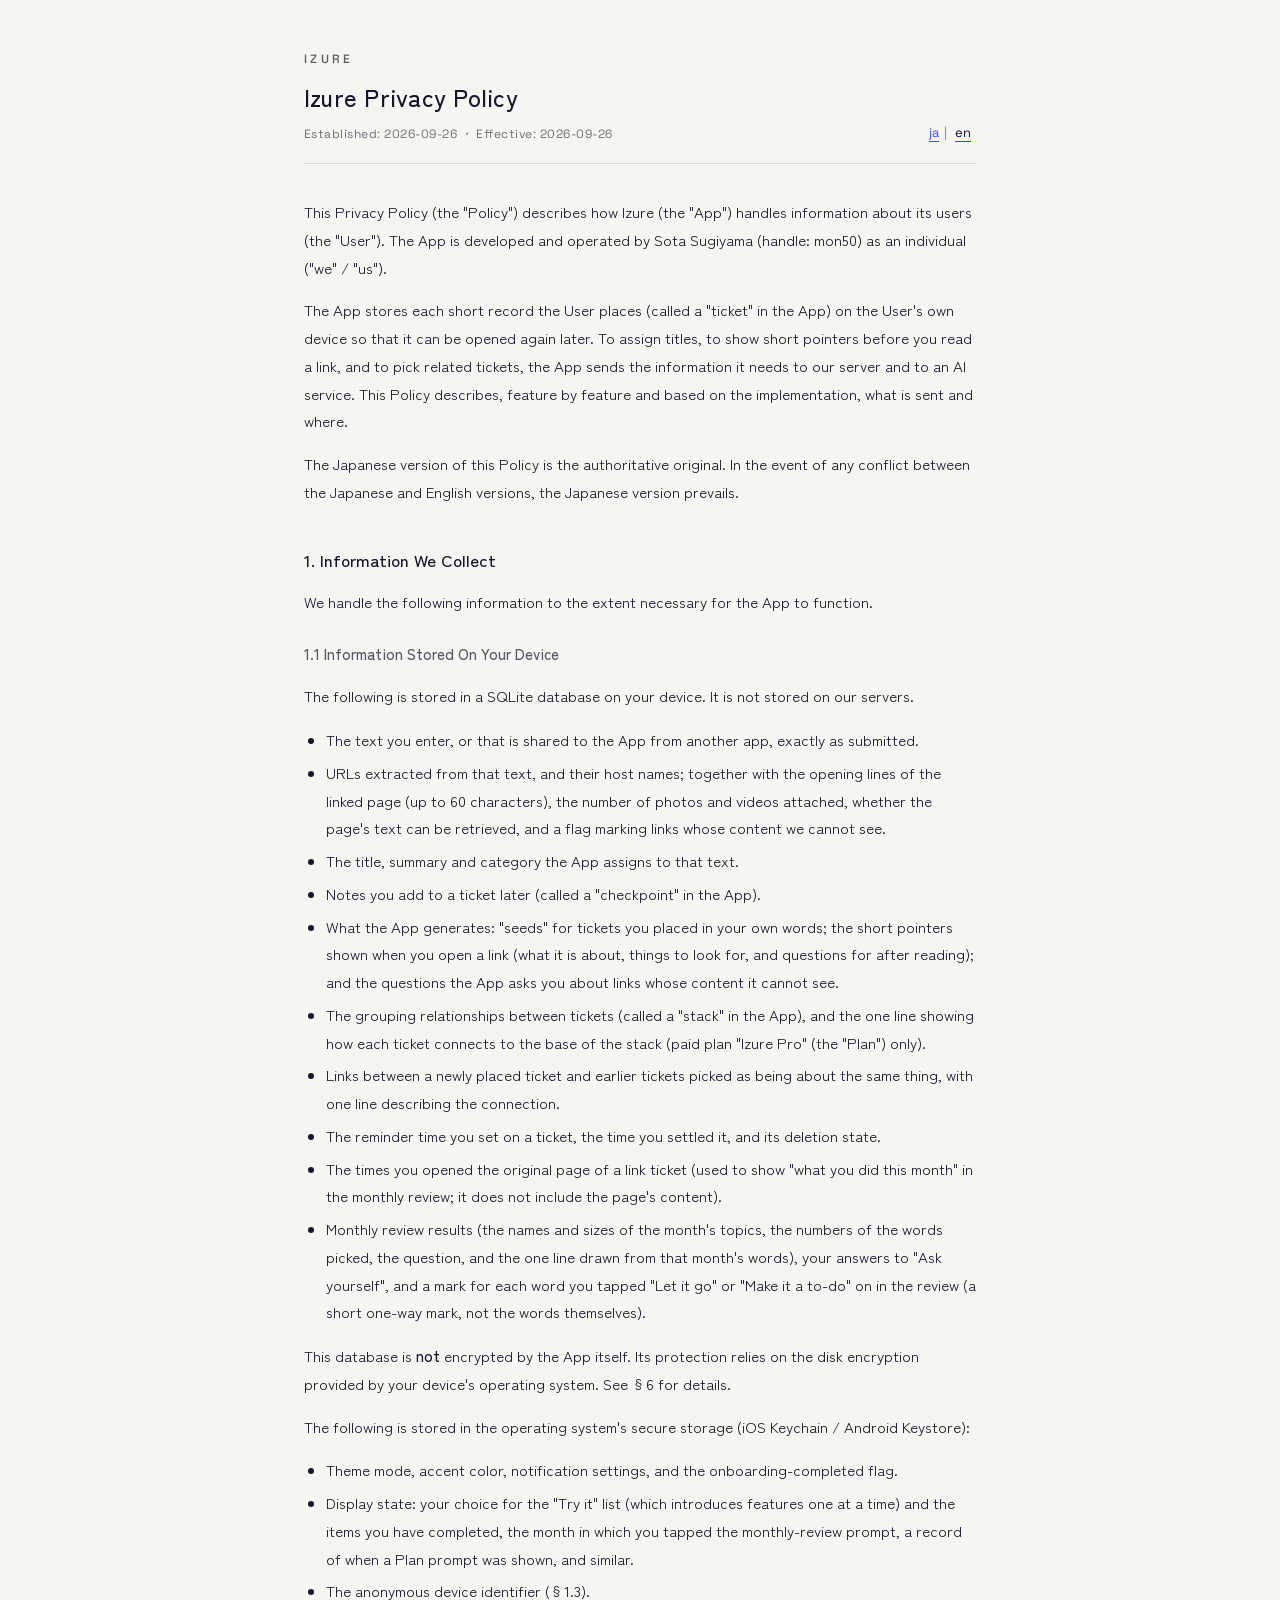
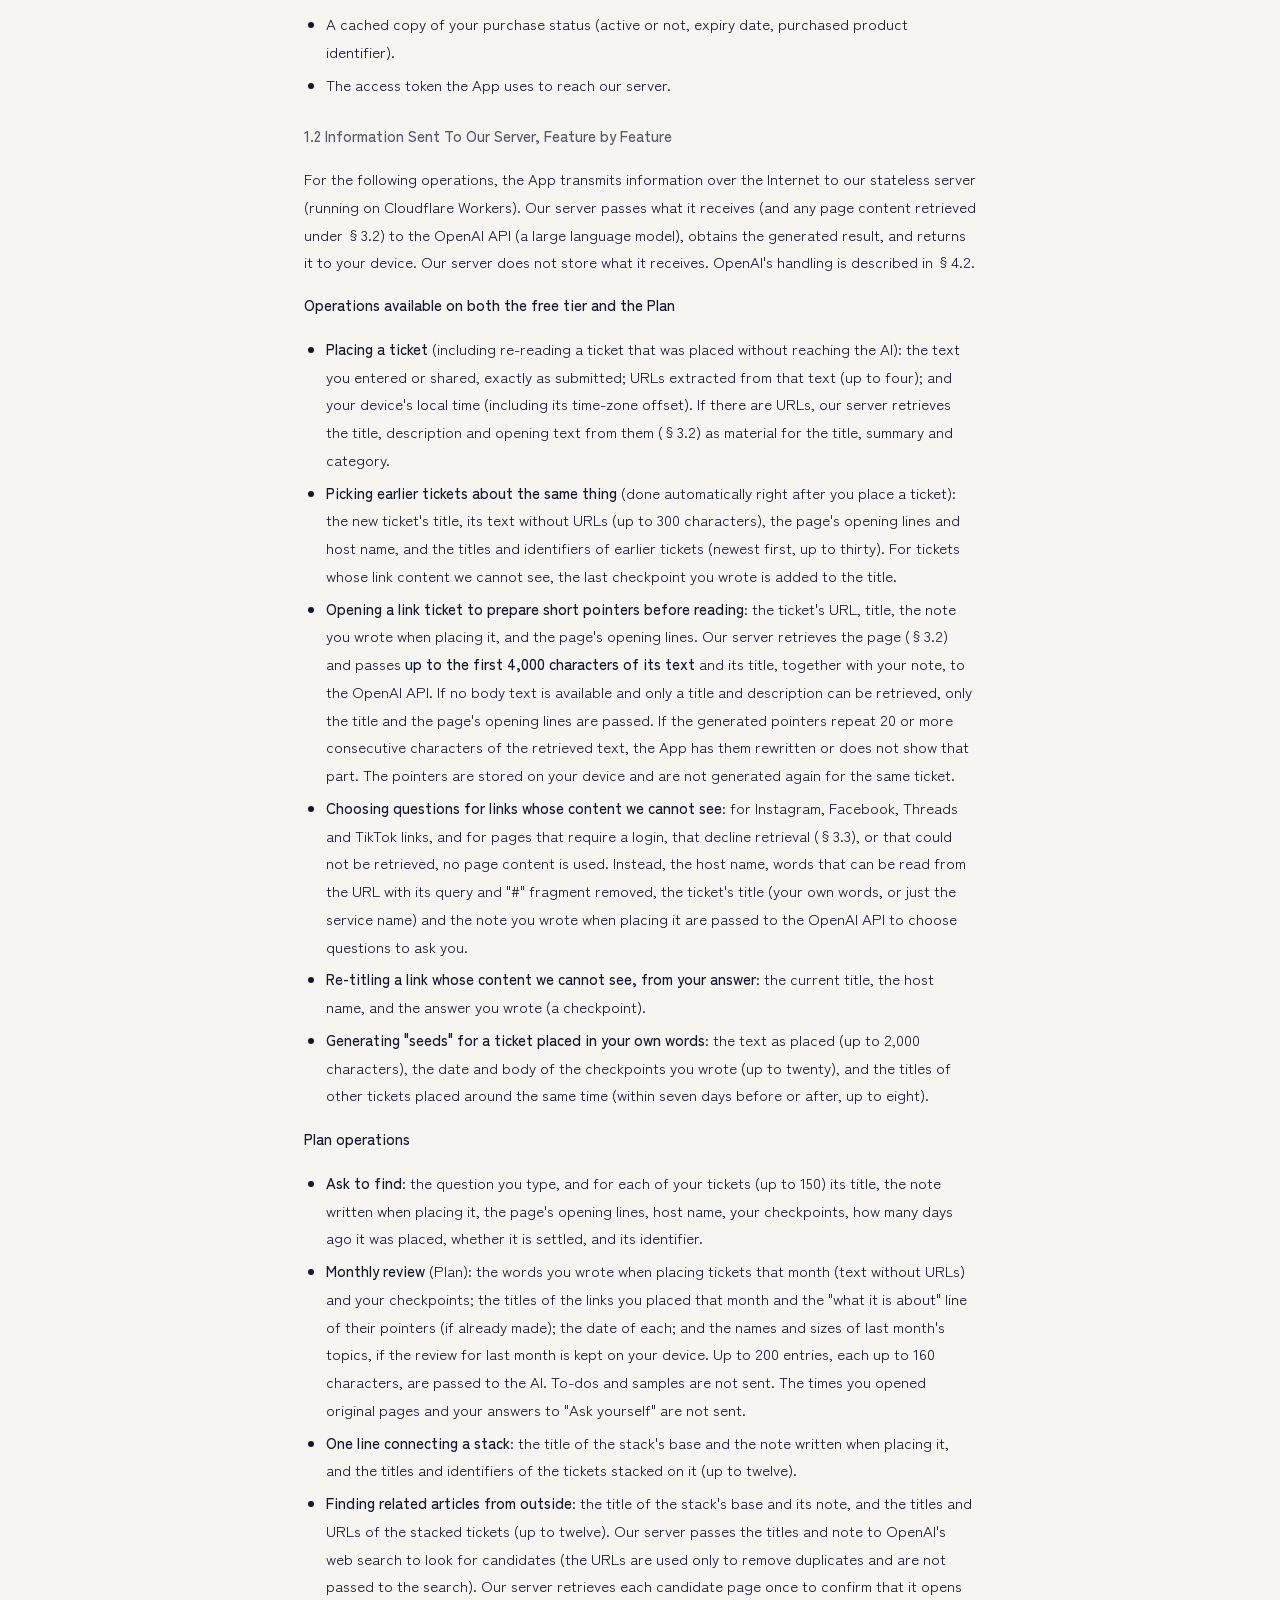
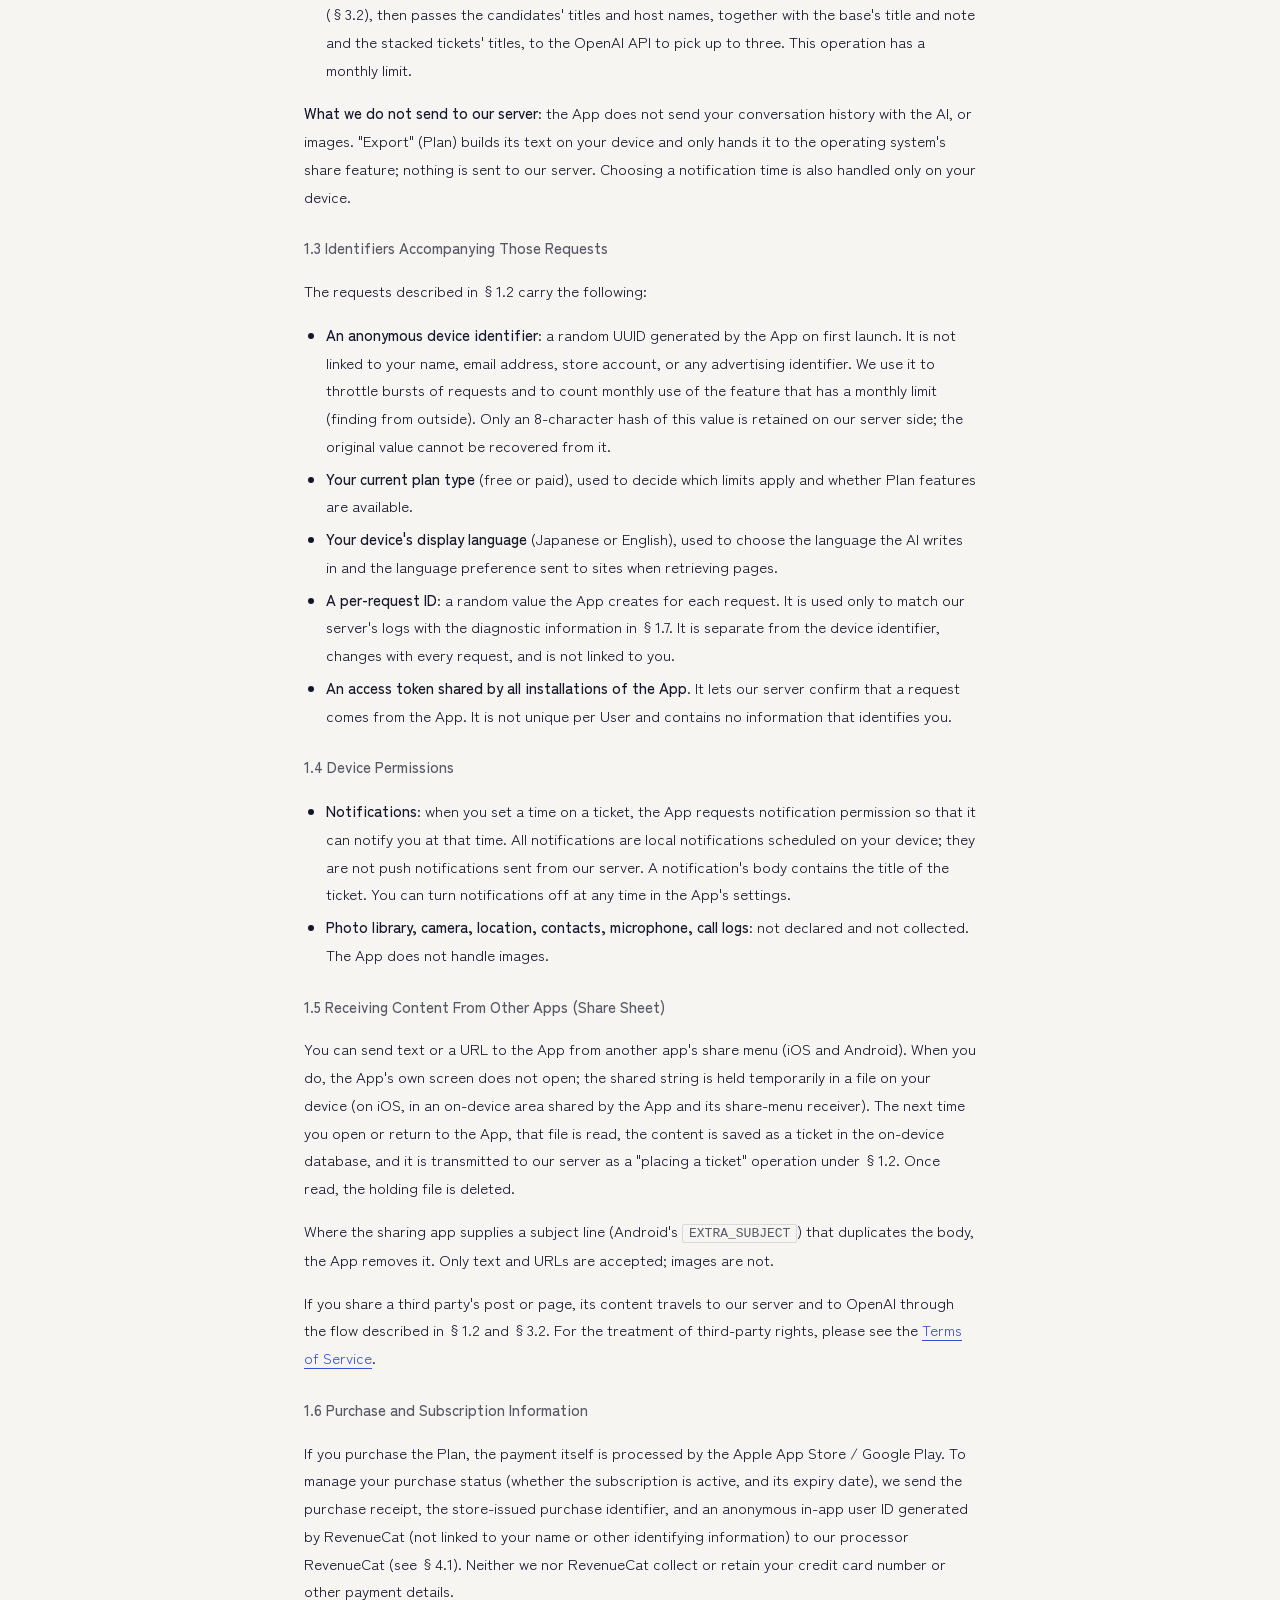
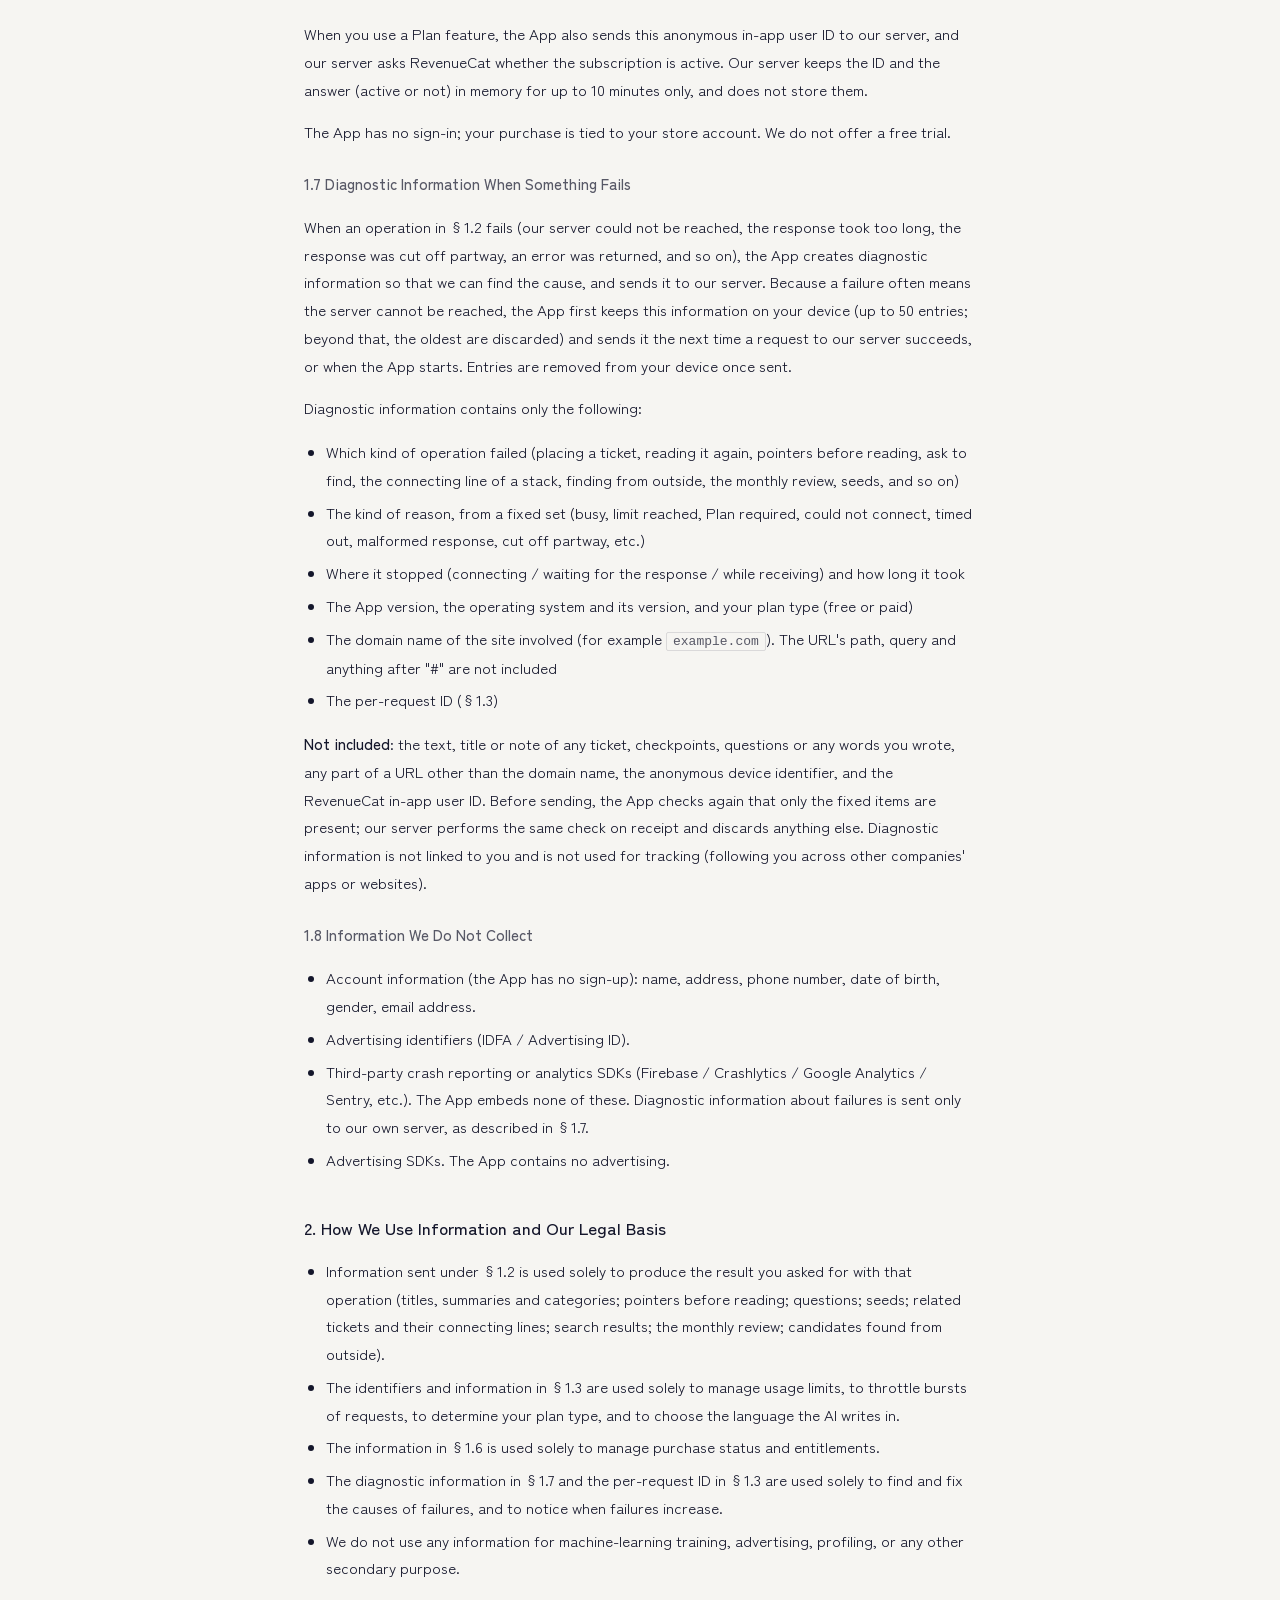
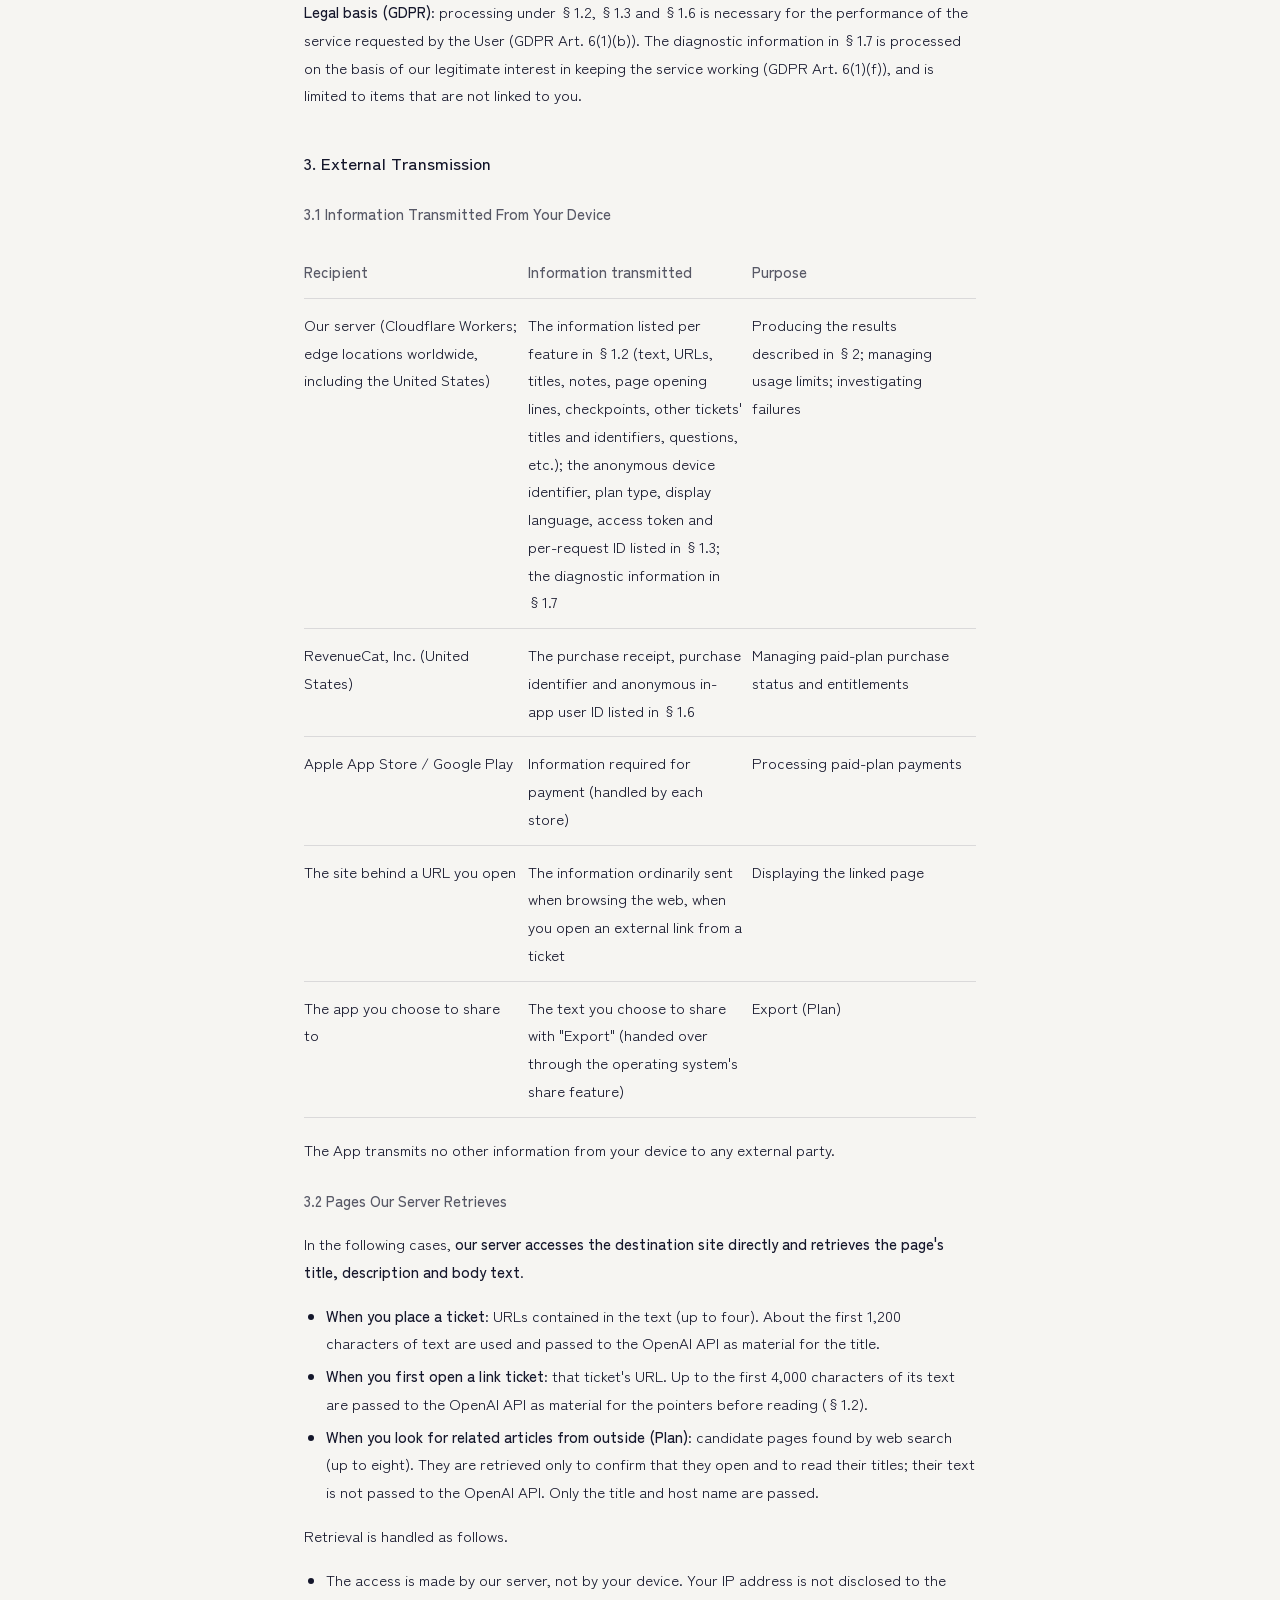
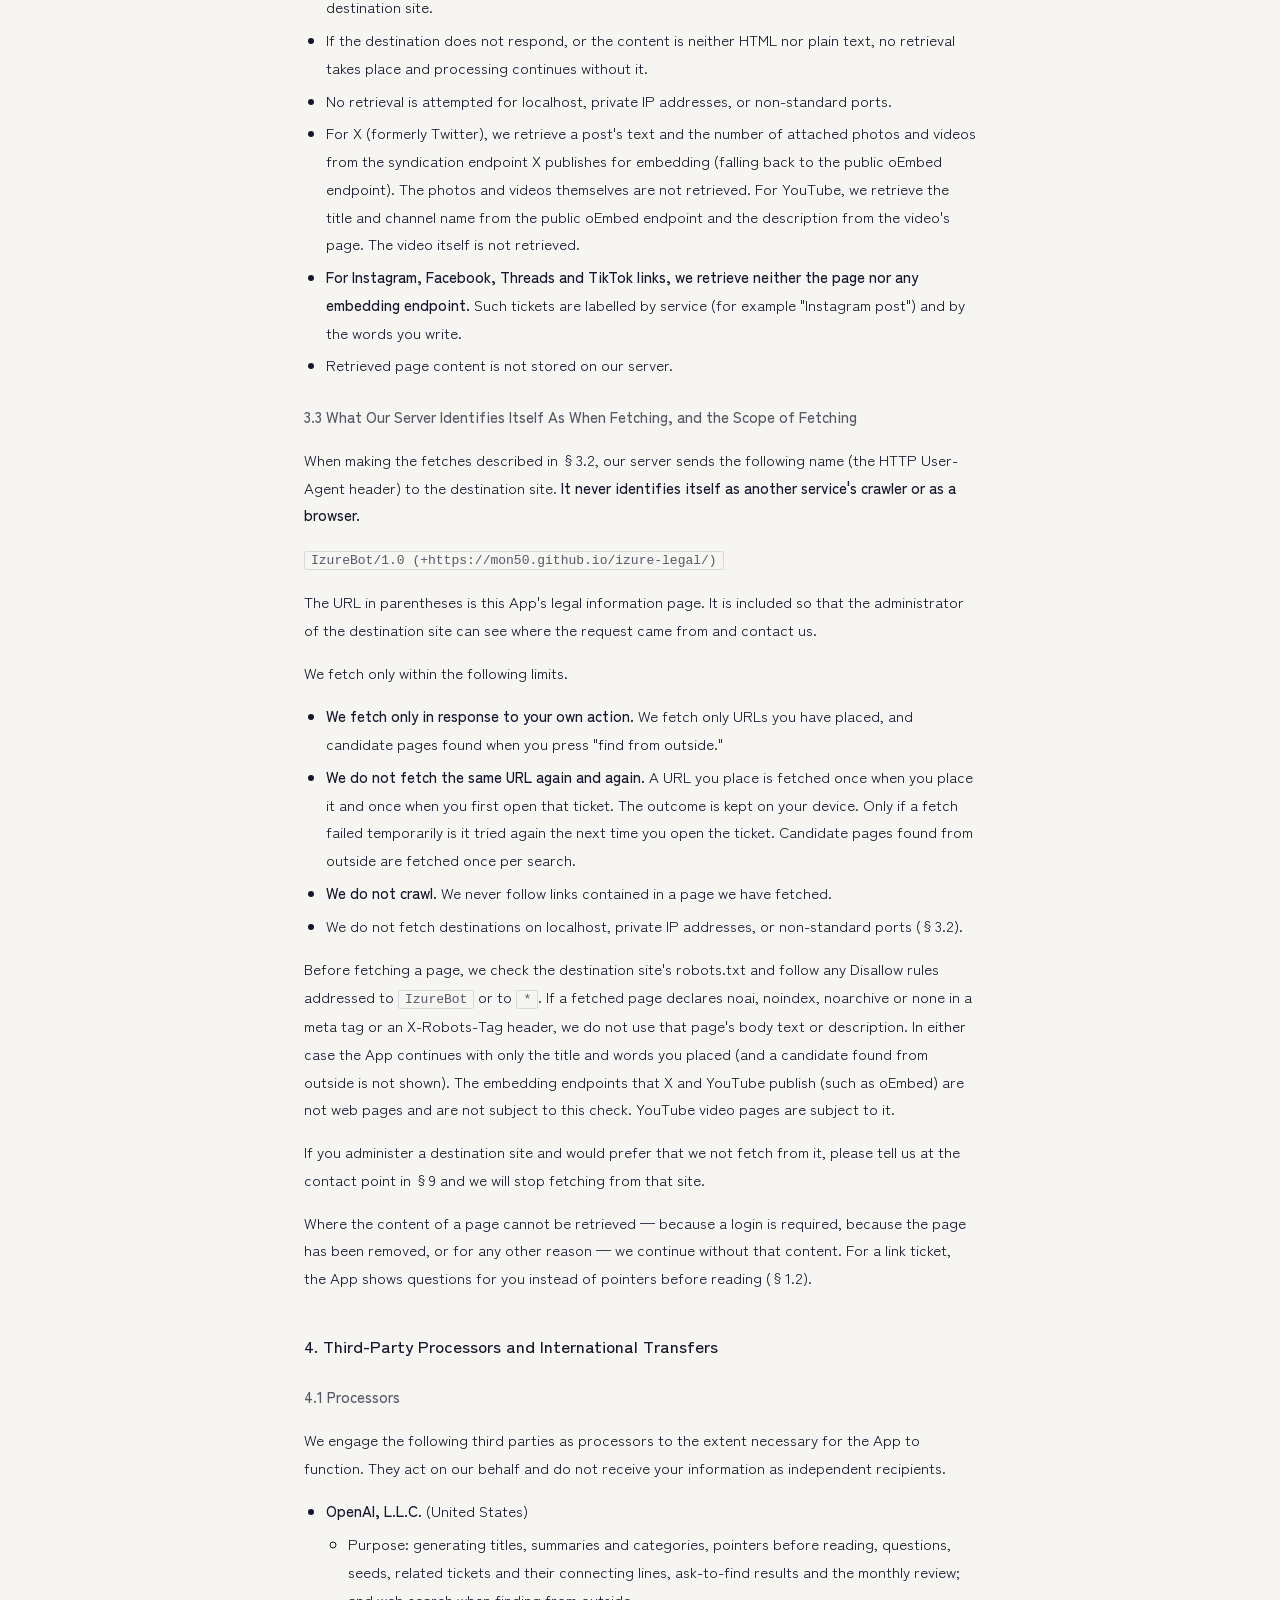
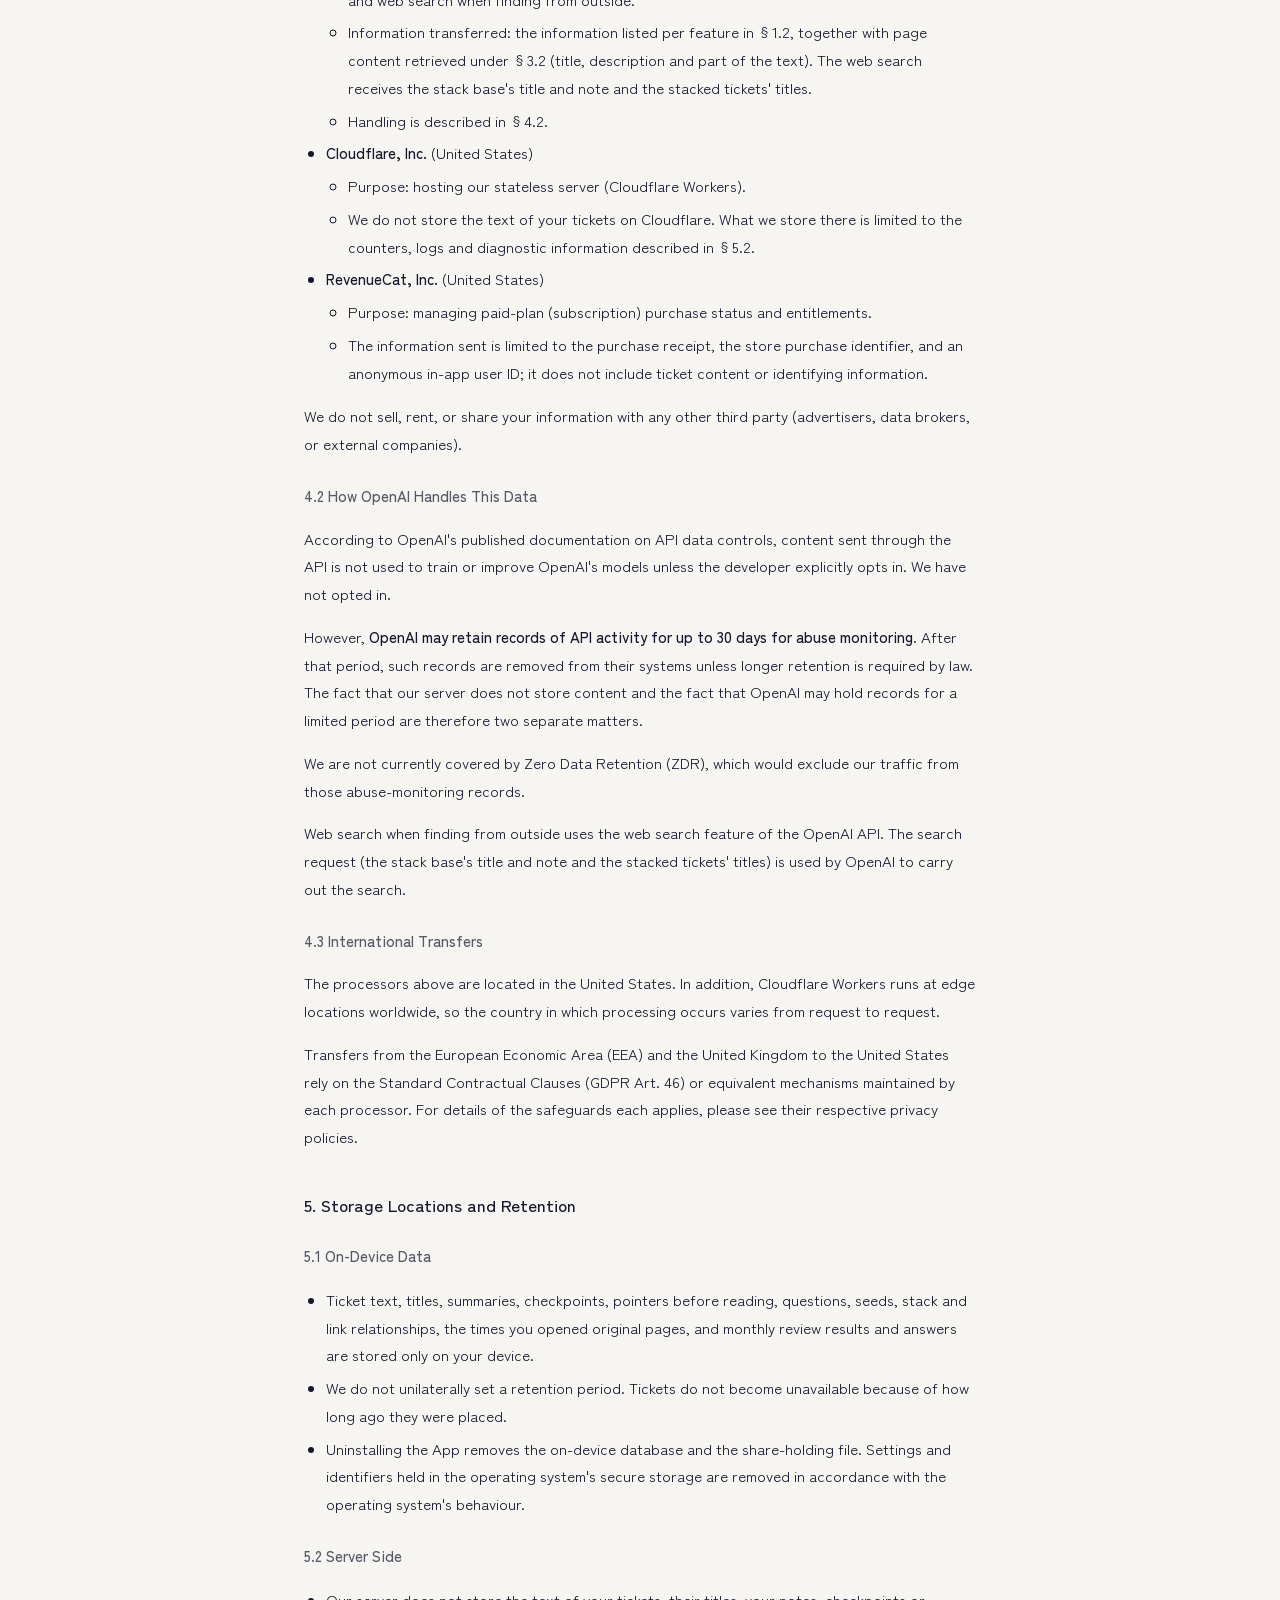
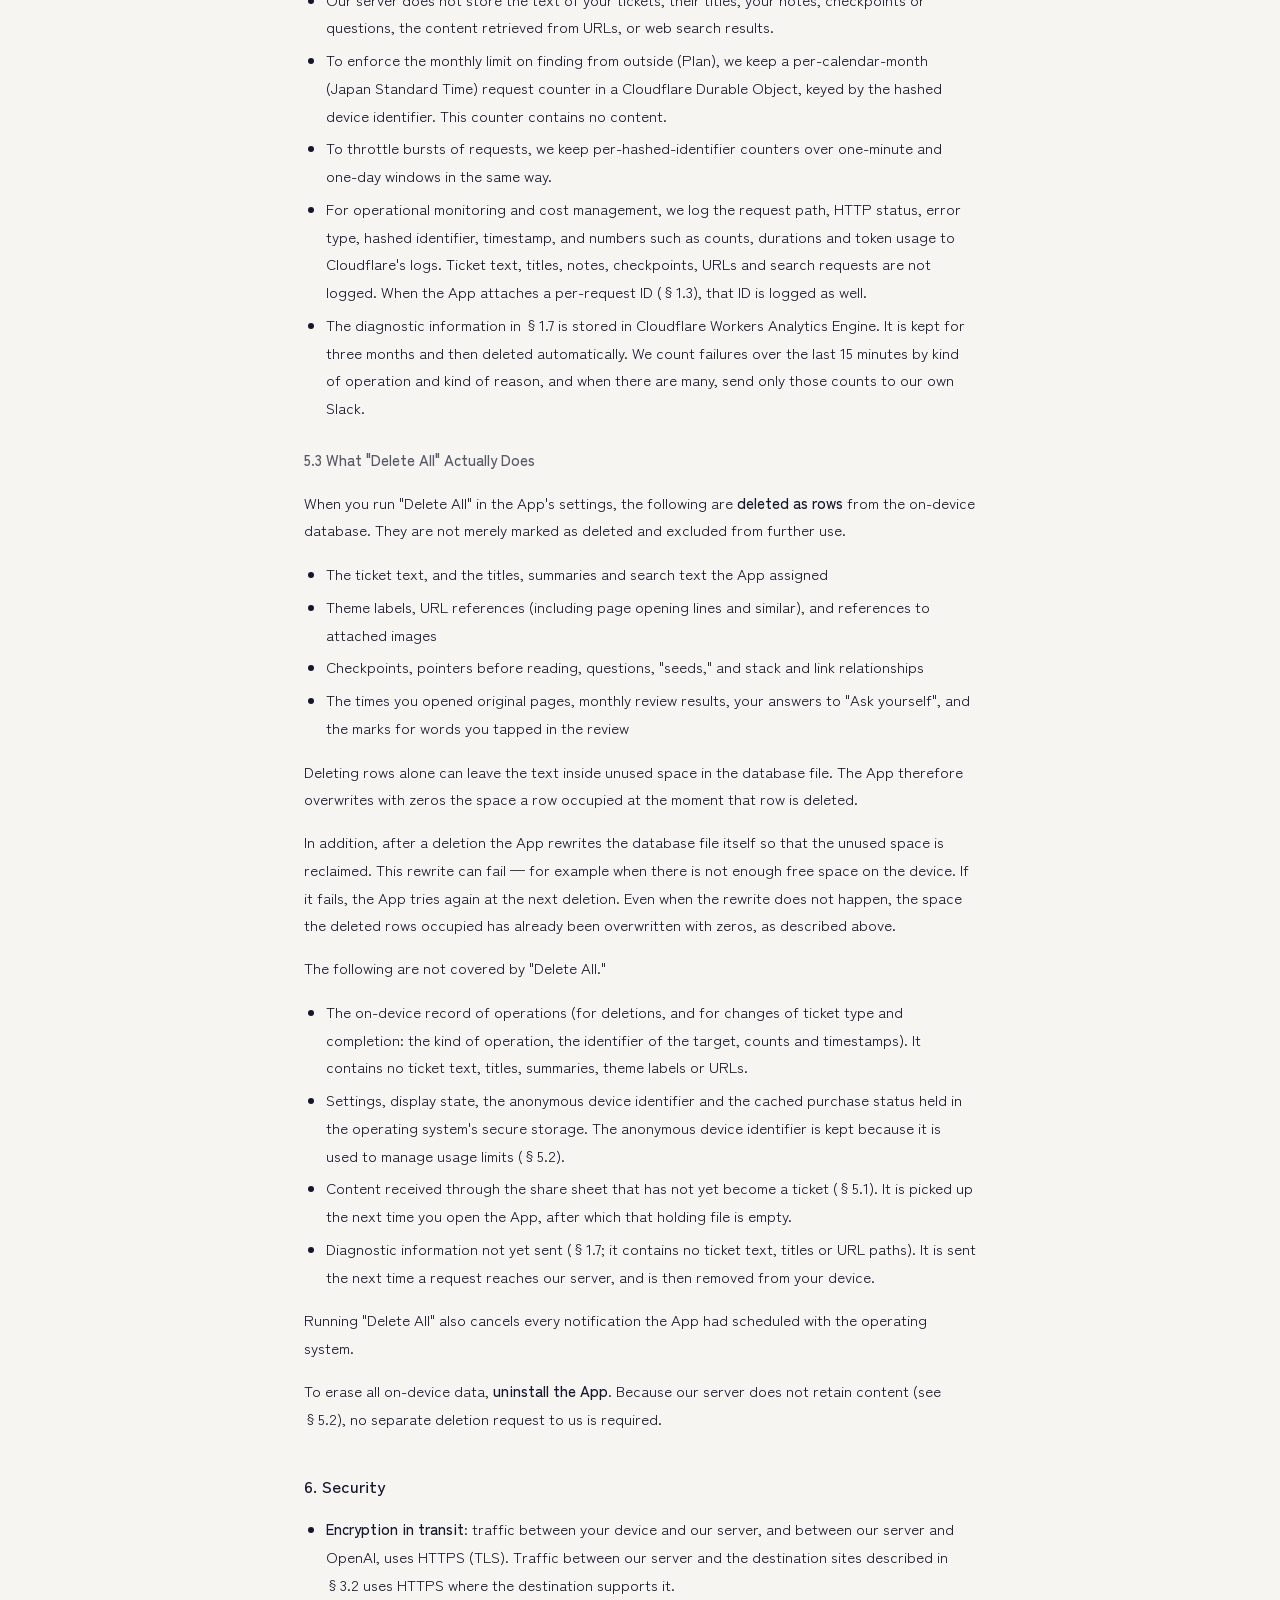
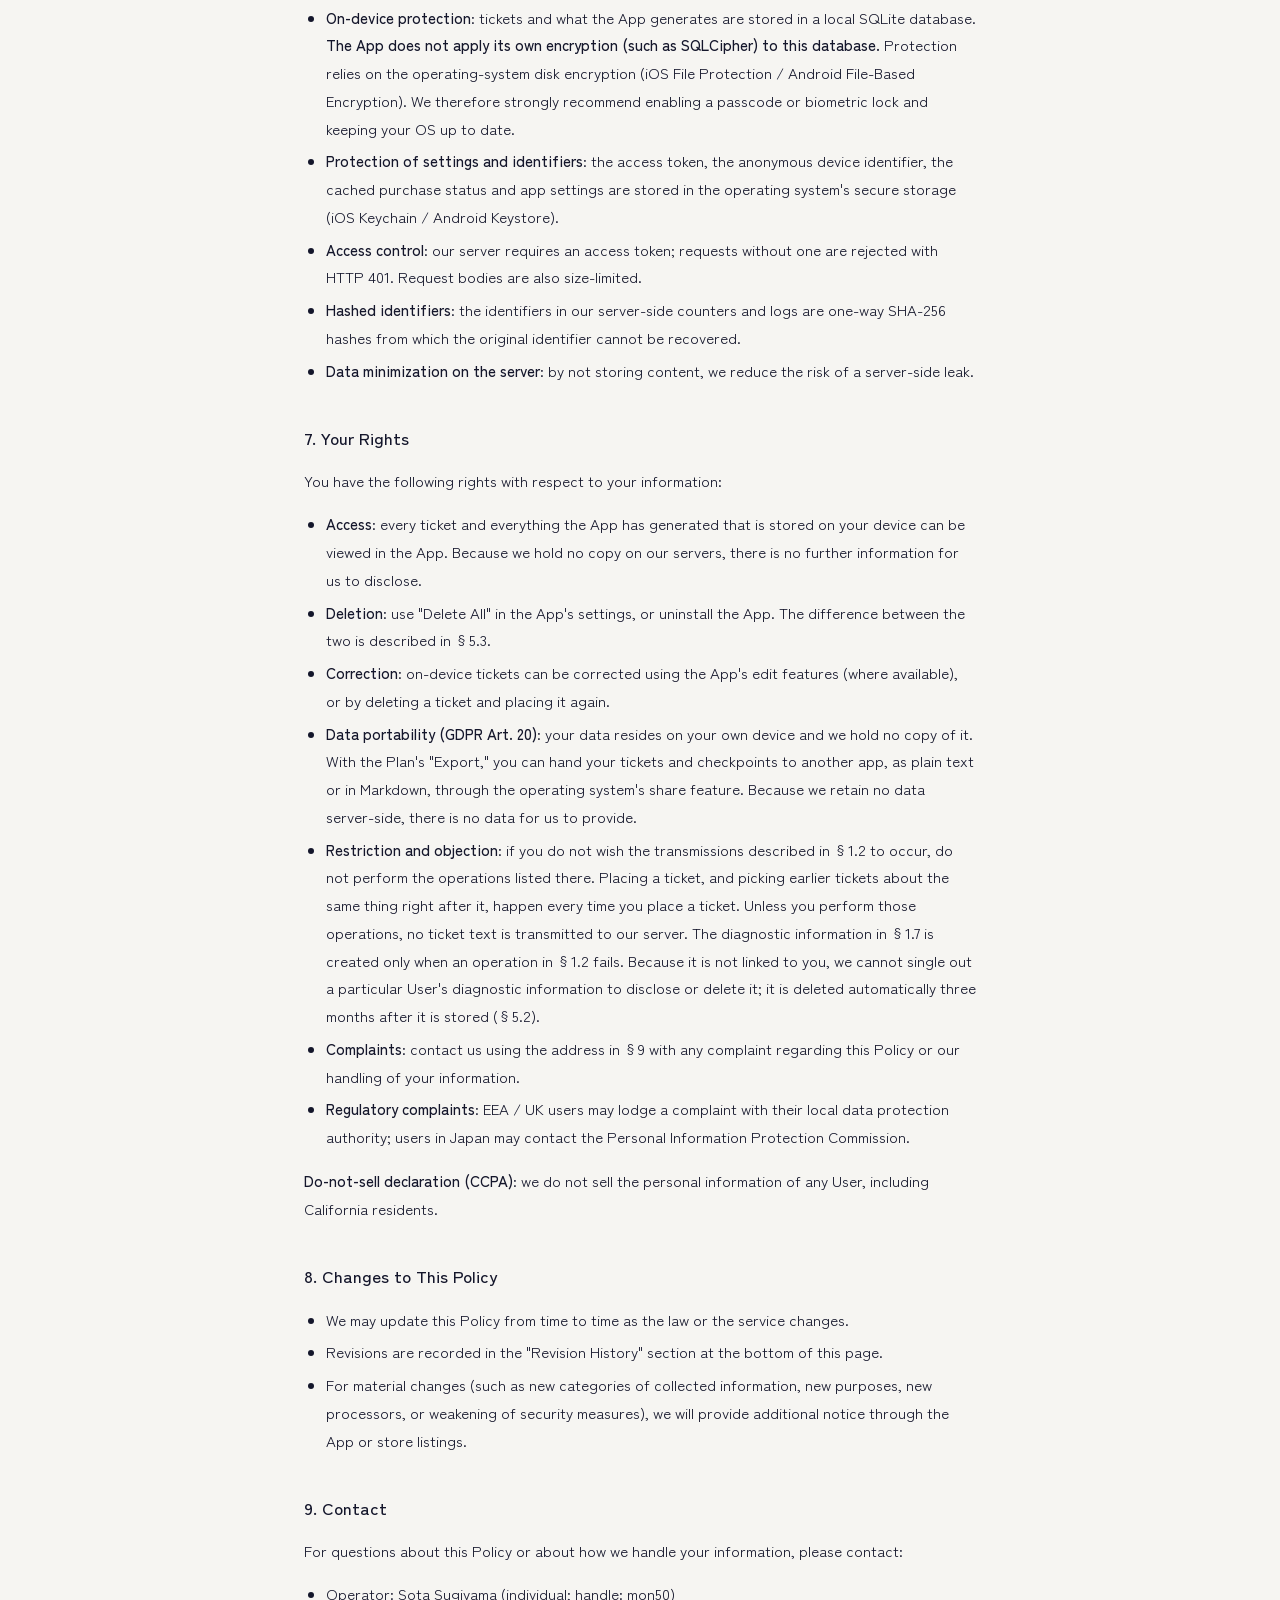
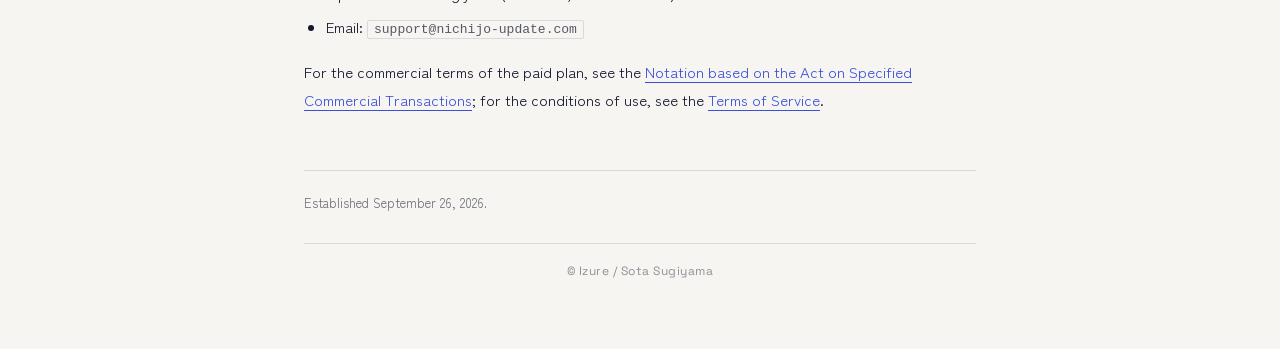
==== commit be11bf1b: "privacy: 共有シート（1.5）を iOS に合わせる Co-Authored-By: Claude Opus 5.5 (1M context) <noreply@anthropic.com>" ====
--- a/legal/privacy/en/index.html
+++ b/legal/privacy/en/index.html
@@ -224,16 +224,15 @@
 
       <h3>1.5 Receiving Content From Other Apps (Share Sheet)</h3>
       <p>
-        On Android, you can send text or a URL to the App from another app's share menu. When you do, the
-        App's own screen does not open; the shared string is held temporarily in a file on your device.
+        You can send text or a URL to the App from another app's share menu (iOS and Android). When you do, the
+        App's own screen does not open; the shared string is held temporarily in a file on your device (on iOS, in an on-device area shared by the App and its share-menu receiver).
         The next time you open or return to the App, that file is read, the content is saved as a ticket in
         the on-device database, and it is transmitted to our server as a "placing a ticket" operation under
         §1.2. Once read, the holding file is deleted.
       </p>
       <p>
         Where the sharing app supplies a subject line (Android's <code>EXTRA_SUBJECT</code>) that duplicates
-        the body, the App removes it. Only plain text is accepted; images are not. The iOS version does not
-        have this feature.
+        the body, the App removes it. Only text and URLs are accepted; images are not.
       </p>
       <p>
         If you share a third party's post or page, its content travels to our server and to OpenAI through
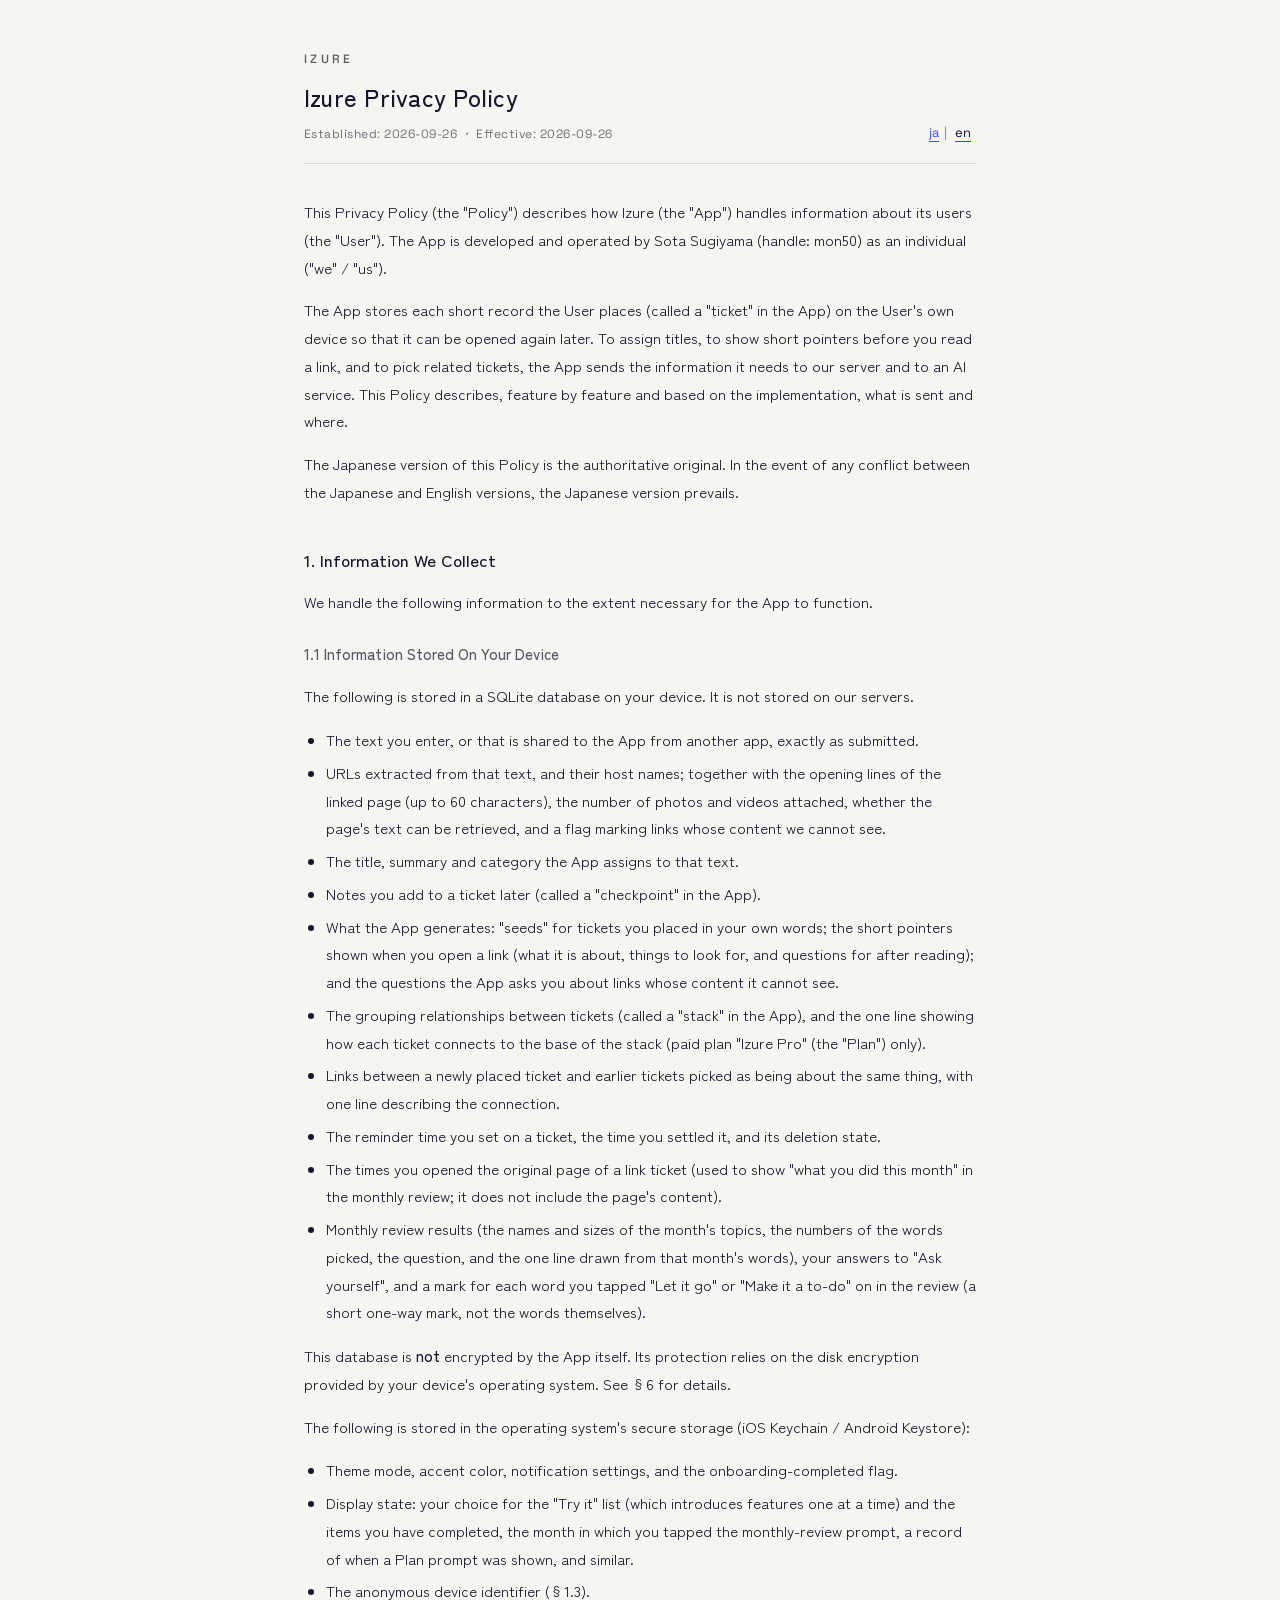
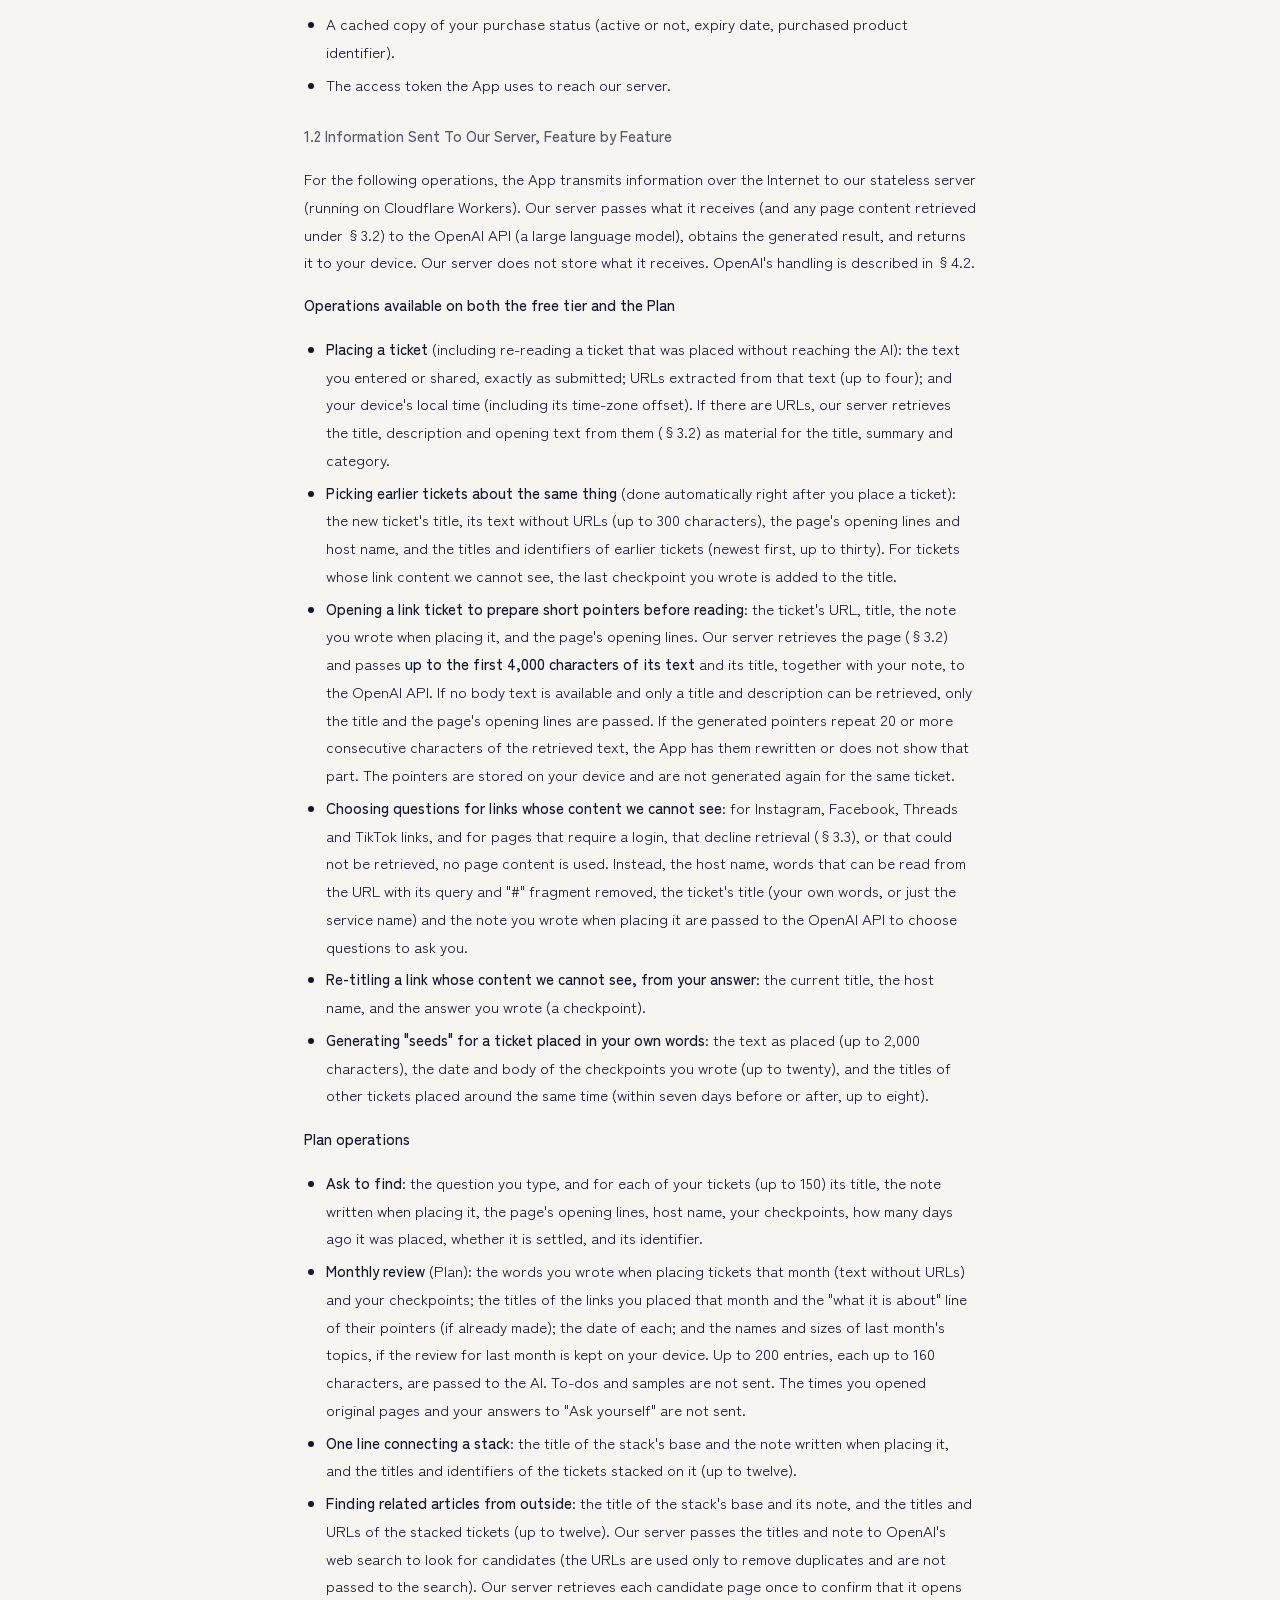
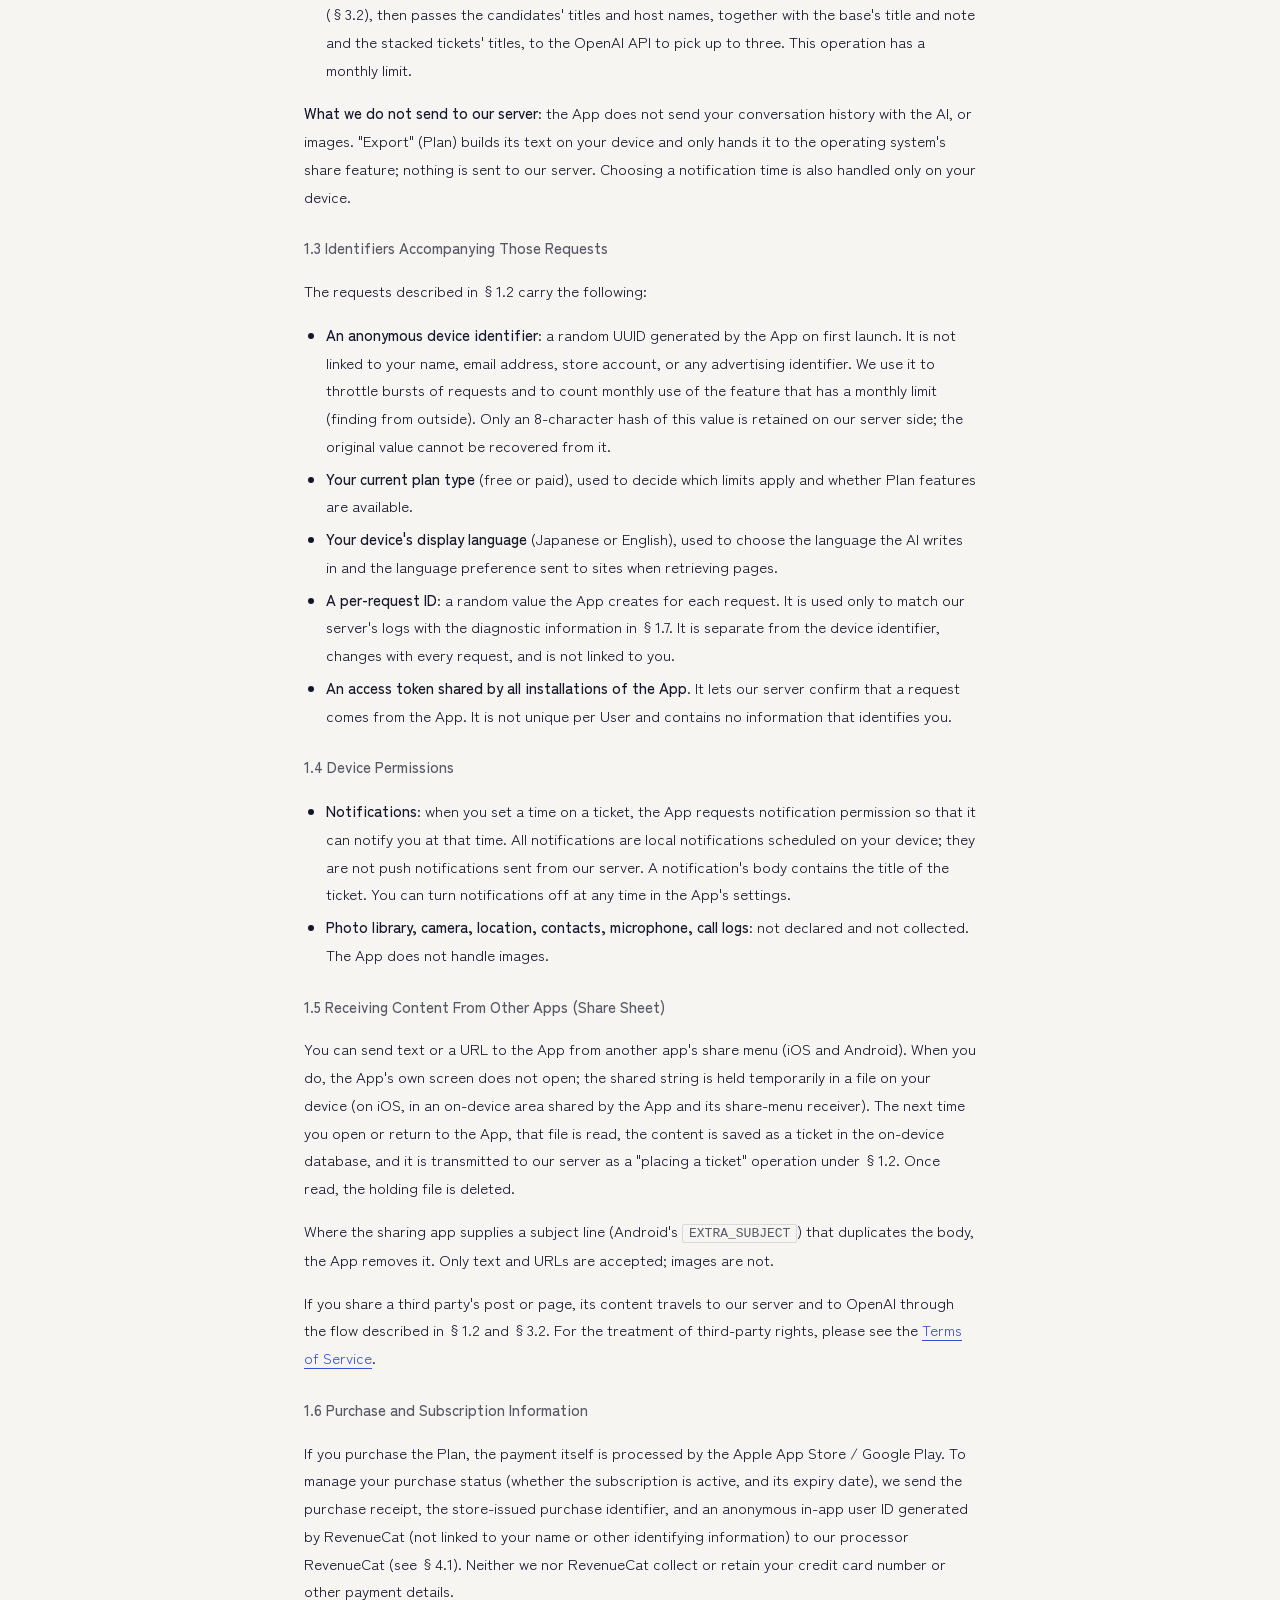
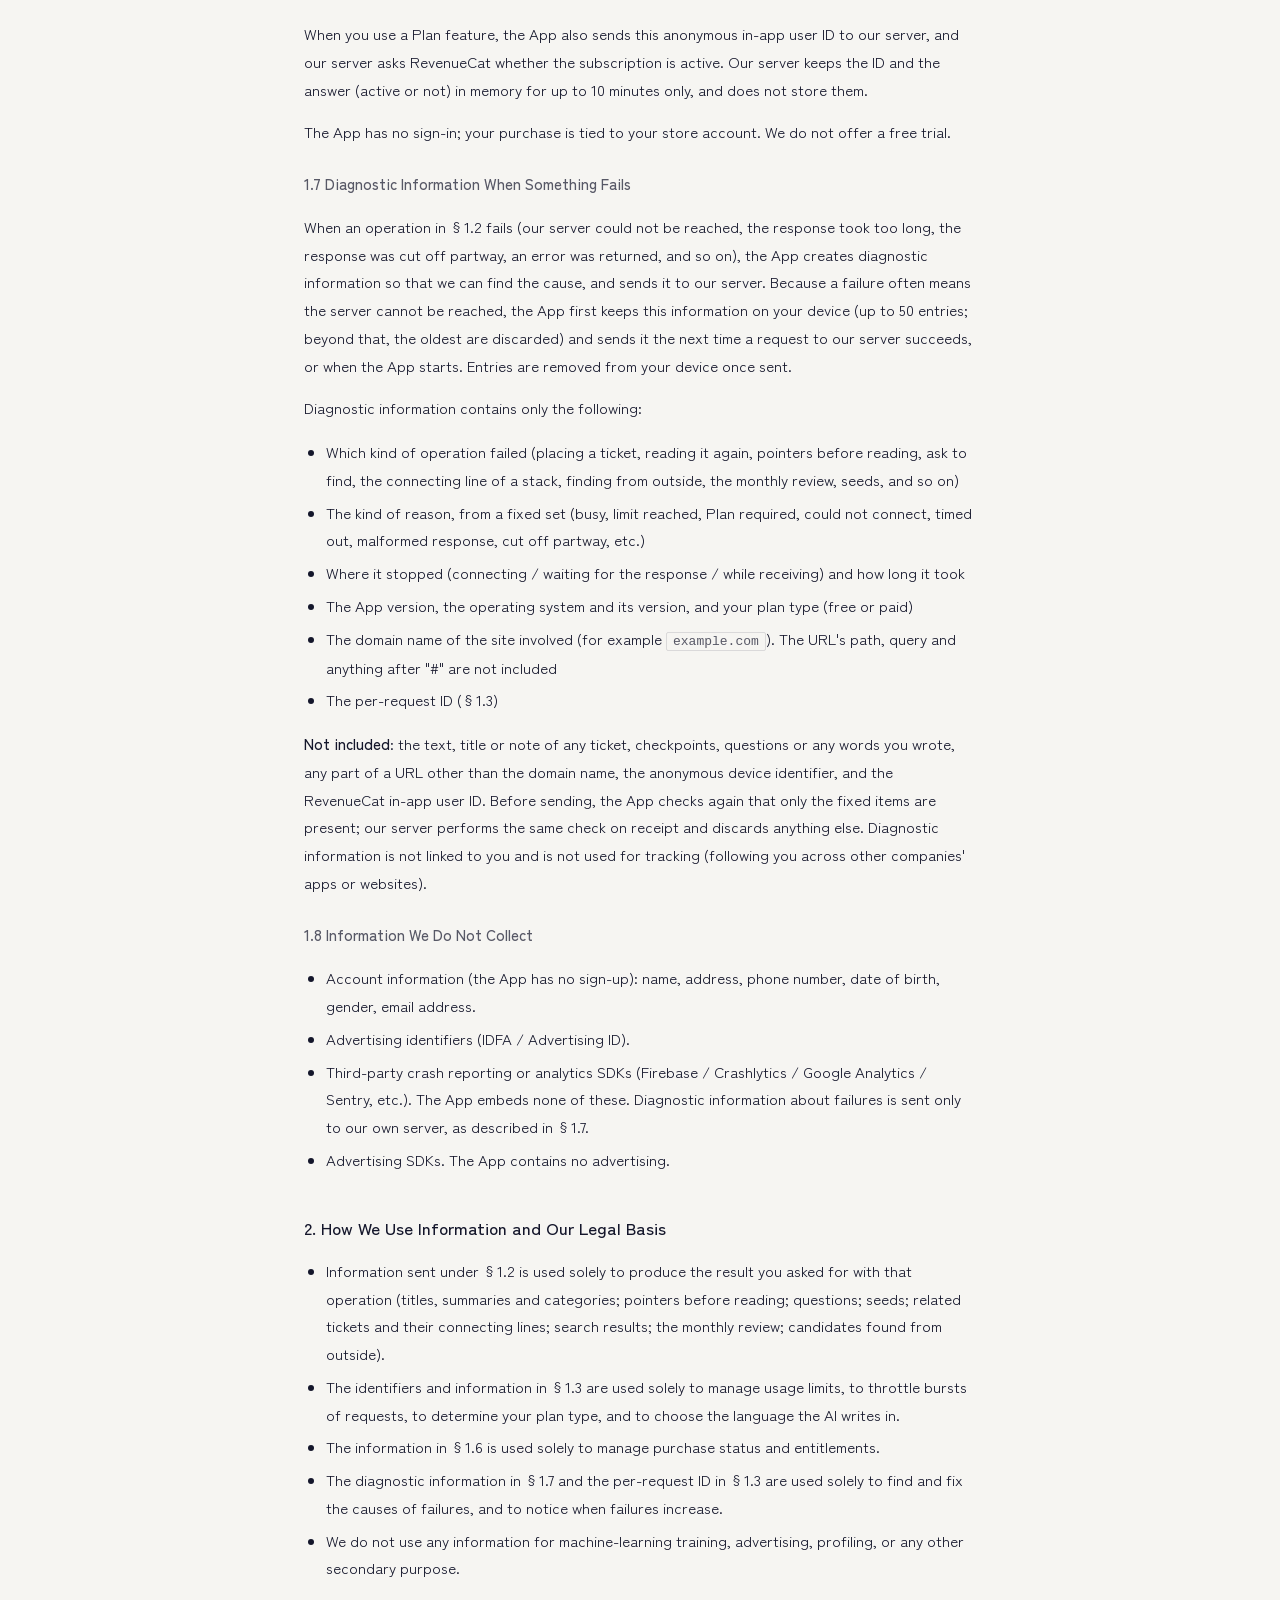
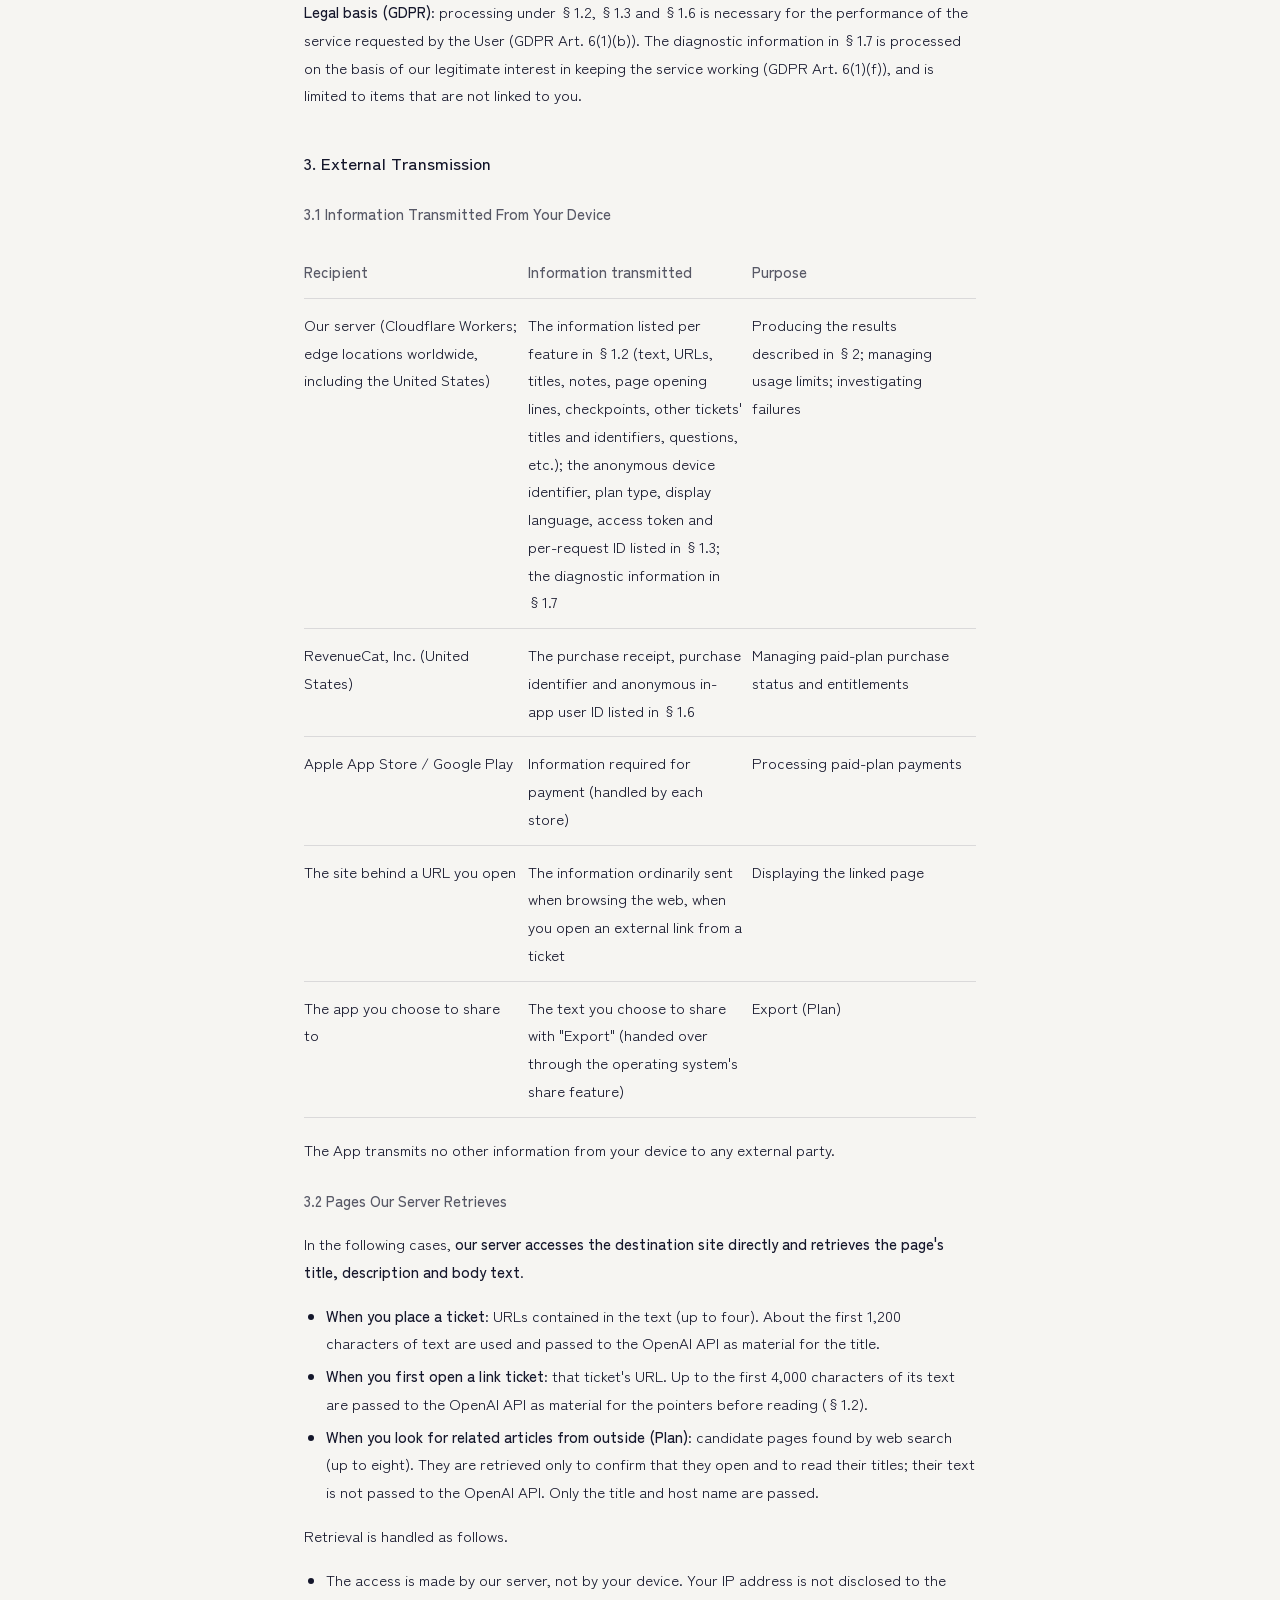
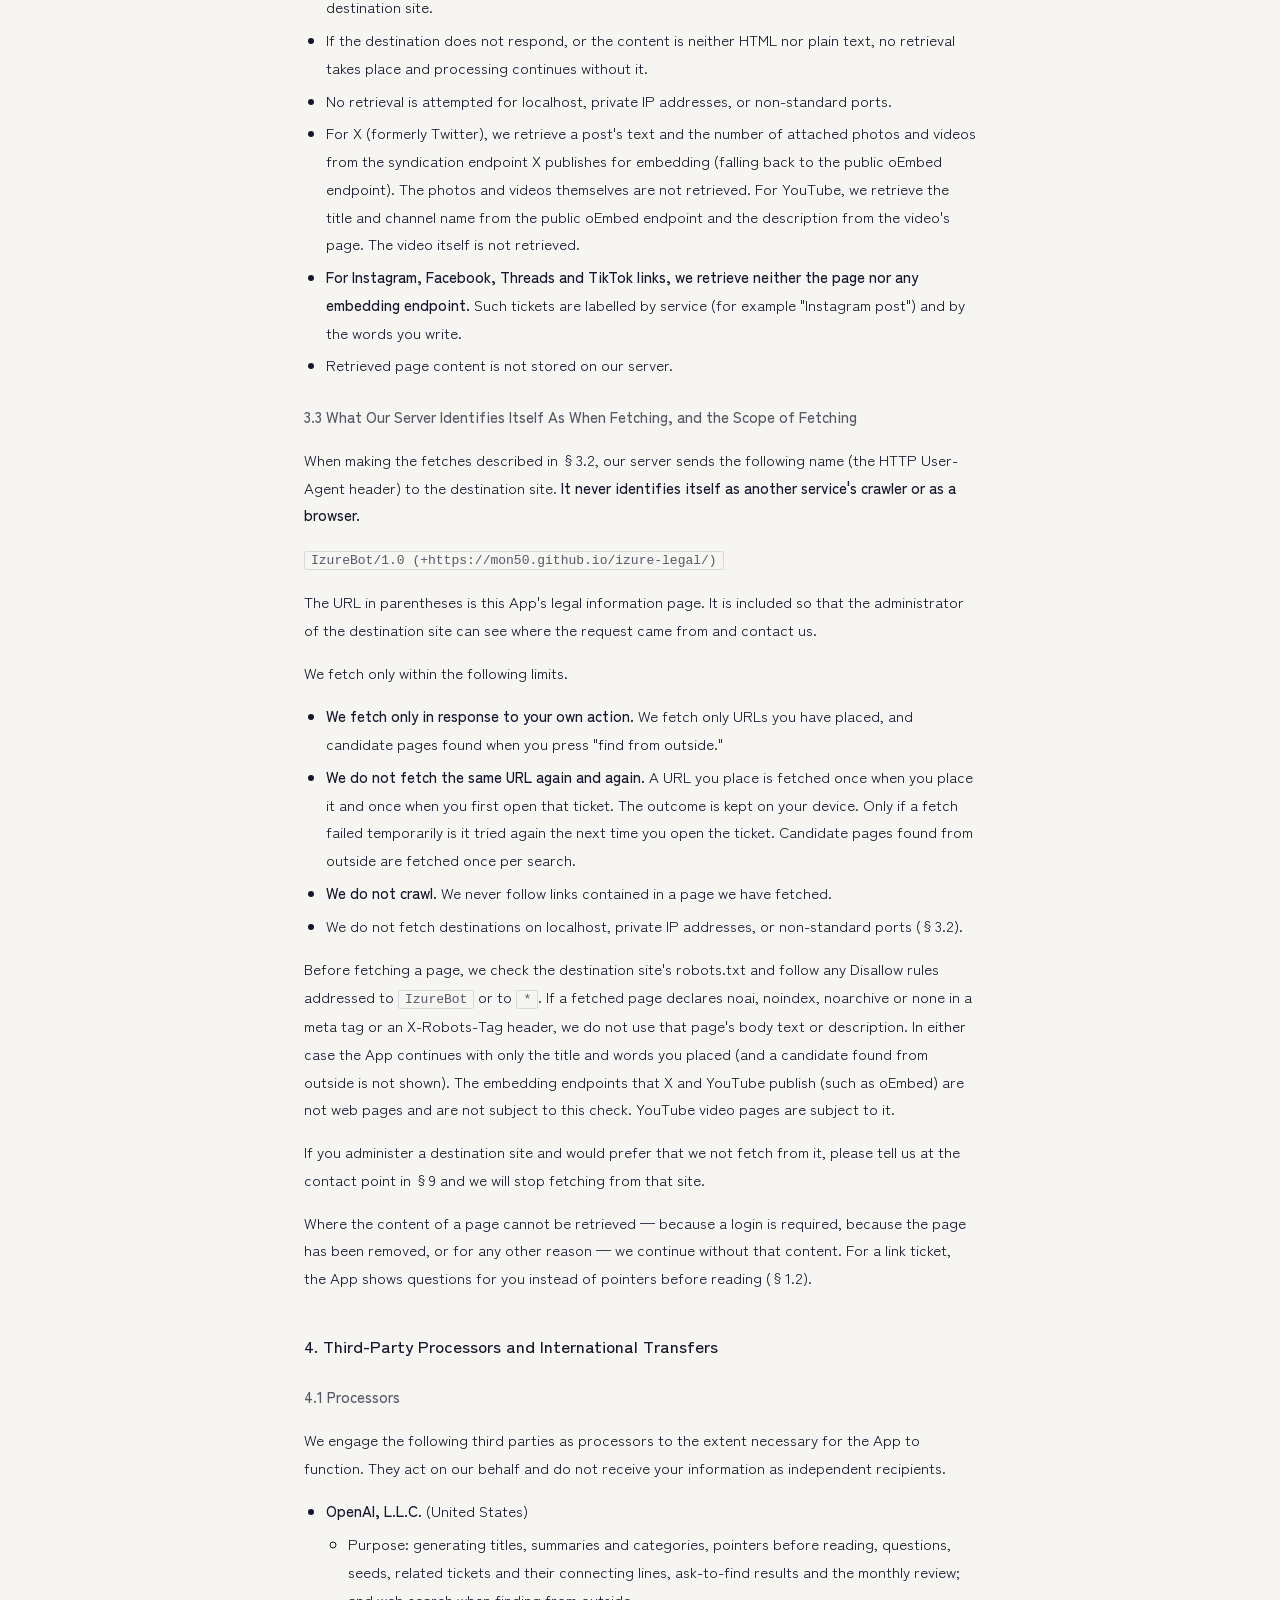
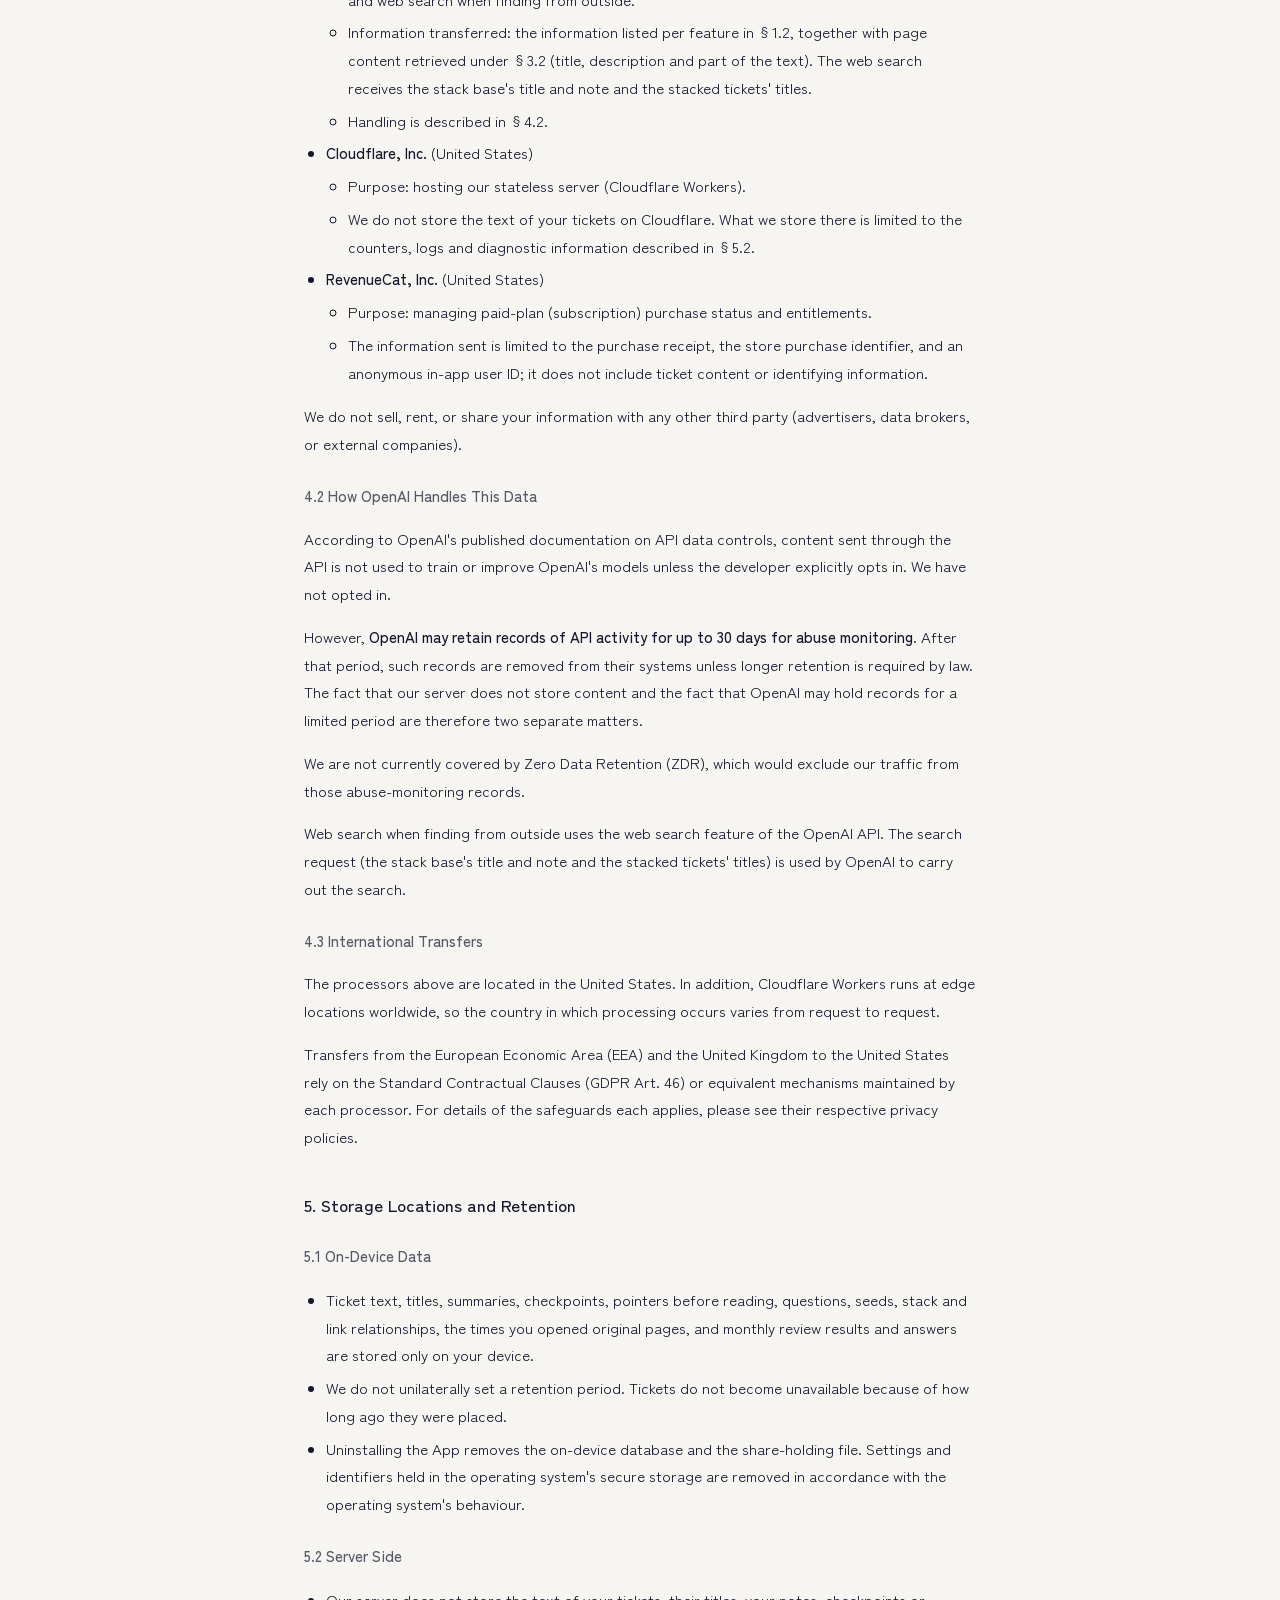
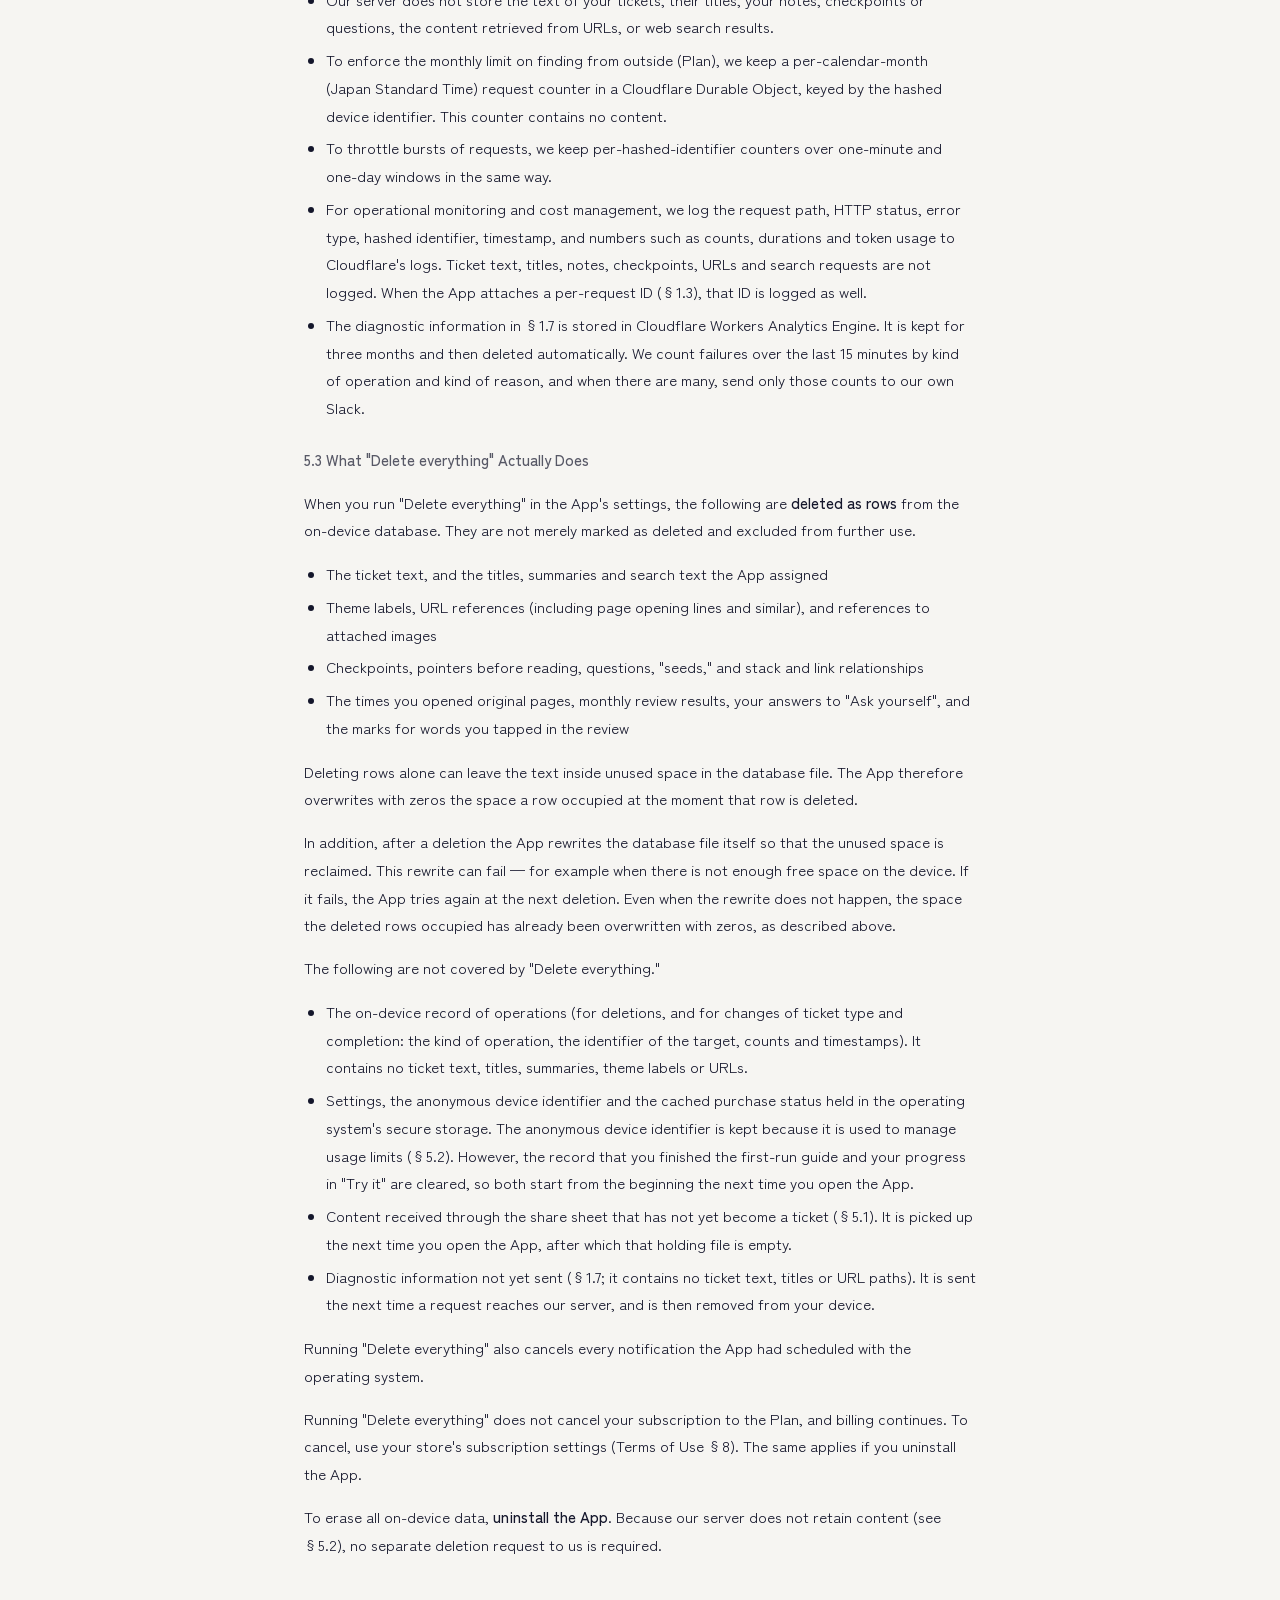
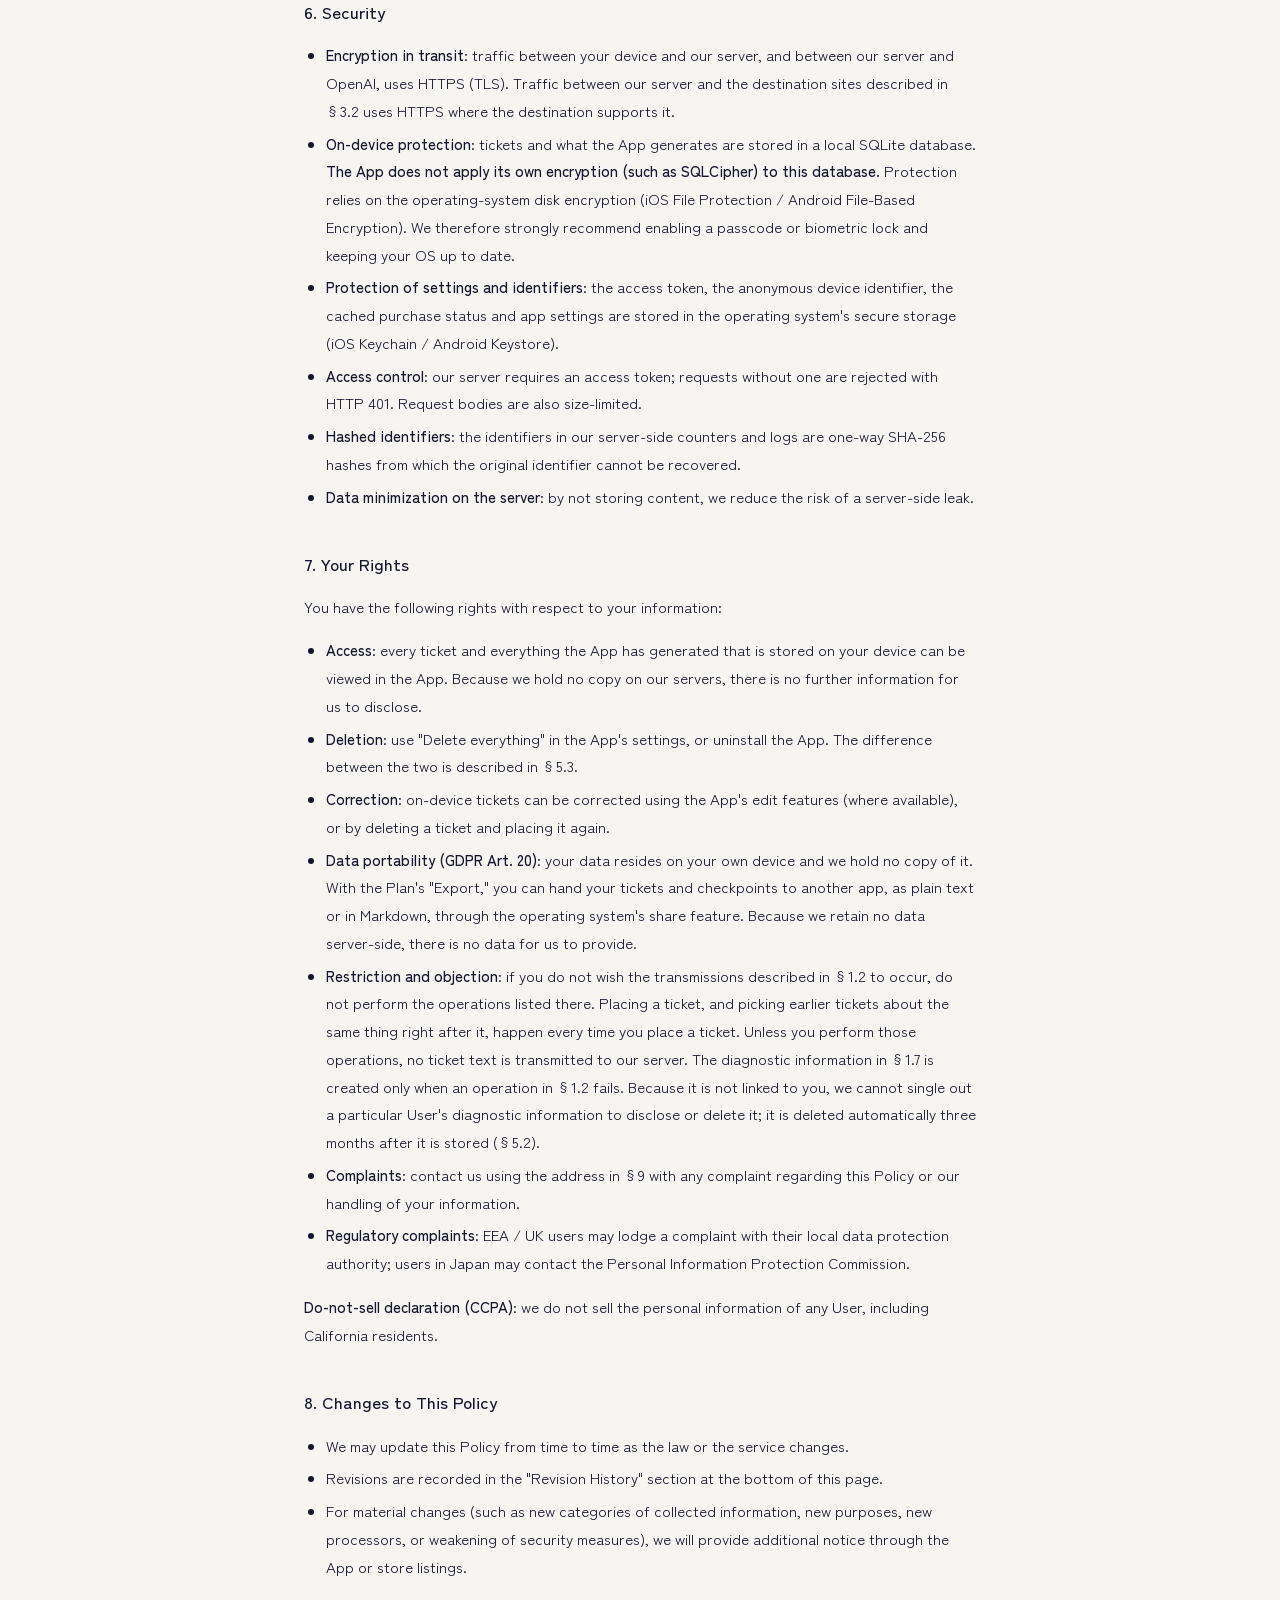
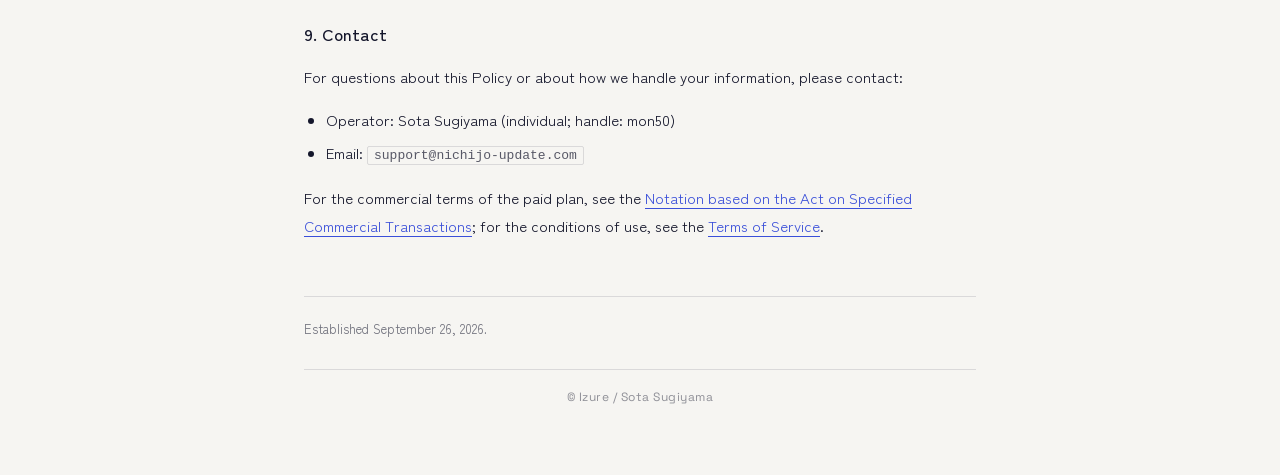
==== commit dad41ca0: "privacy: すべて削除しても購読は続く旨と、消える端末の印を 5.3 に足す" ====
--- a/legal/privacy/en/index.html
+++ b/legal/privacy/en/index.html
@@ -16,7 +16,9 @@
   - Links never fetched: ai-backend/unseen-link.ts (Instagram, Facebook, Threads, TikTok)
   - Web search: ai-backend/openai-llm-client.ts searchWeb (OpenAI web search); candidates verified by one fetch each
   - On-device storage: src/adapters/storage/schema.ts / src/adapters/config/secure-store-*.ts
-  - "Delete All": src/adapters/storage/drizzle-storage-adapter.ts deleteAllUserData (physical delete + VACUUM)
+  - "Delete everything": src/adapters/storage/drizzle-storage-adapter.ts deleteAllUserData (physical delete + VACUUM)
+    It never touches purchase status (the subscription continues); src/features/today/use-settings-actions.ts
+    performDeleteAll also clears the onboarding-completed flag and "Try it" progress.
   - Export: src/features/export/export-share.ts (built on device, handed to the OS share sheet)
 
   2026-09-26: Gemini (ai-backend/media-reader.ts) no longer processes user data. Placing uses probe mode (no Gemini call);
@@ -516,9 +518,9 @@
         </li>
       </ul>
 
-      <h3>5.3 What "Delete All" Actually Does</h3>
-      <p>
-        When you run "Delete All" in the App's settings, the following are <strong>deleted as rows</strong>
+      <h3>5.3 What "Delete everything" Actually Does</h3>
+      <p>
+        When you run "Delete everything" in the App's settings, the following are <strong>deleted as rows</strong>
         from the on-device database. They are not merely marked as deleted and excluded from further use.
       </p>
       <ul>
@@ -537,7 +539,7 @@
         it fails, the App tries again at the next deletion. Even when the rewrite does not happen, the space
         the deleted rows occupied has already been overwritten with zeros, as described above.
       </p>
-      <p>The following are not covered by "Delete All."</p>
+      <p>The following are not covered by "Delete everything."</p>
       <ul>
         <li>
           The on-device record of operations (for deletions, and for changes of ticket type and completion:
@@ -545,9 +547,10 @@
           text, titles, summaries, theme labels or URLs.
         </li>
         <li>
-          Settings, display state, the anonymous device identifier and the cached purchase status held in the
-          operating system's secure storage. The anonymous device identifier is kept because it is used to
-          manage usage limits (§5.2).
+          Settings, the anonymous device identifier and the cached purchase status held in the operating
+          system's secure storage. The anonymous device identifier is kept because it is used to manage usage
+          limits (§5.2). However, the record that you finished the first-run guide and your progress in
+          "Try it" are cleared, so both start from the beginning the next time you open the App.
         </li>
         <li>
           Content received through the share sheet that has not yet become a ticket (§5.1). It is picked up
@@ -559,8 +562,12 @@
         </li>
       </ul>
       <p>
-        Running "Delete All" also cancels every notification the App had scheduled with the operating
+        Running "Delete everything" also cancels every notification the App had scheduled with the operating
         system.
+      </p>
+      <p>
+        Running "Delete everything" does not cancel your subscription to the Plan, and billing continues. To cancel,
+        use your store's subscription settings (Terms of Use §8). The same applies if you uninstall the App.
       </p>
       <p>
         To erase all on-device data, <strong>uninstall the App</strong>. Because our server does not retain
@@ -604,7 +611,7 @@
       <p>You have the following rights with respect to your information:</p>
       <ul>
         <li><strong>Access</strong>: every ticket and everything the App has generated that is stored on your device can be viewed in the App. Because we hold no copy on our servers, there is no further information for us to disclose.</li>
-        <li><strong>Deletion</strong>: use "Delete All" in the App's settings, or uninstall the App. The difference between the two is described in §5.3.</li>
+        <li><strong>Deletion</strong>: use "Delete everything" in the App's settings, or uninstall the App. The difference between the two is described in §5.3.</li>
         <li><strong>Correction</strong>: on-device tickets can be corrected using the App's edit features (where available), or by deleting a ticket and placing it again.</li>
         <li>
           <strong>Data portability (GDPR Art. 20)</strong>: your data resides on your own device and we hold
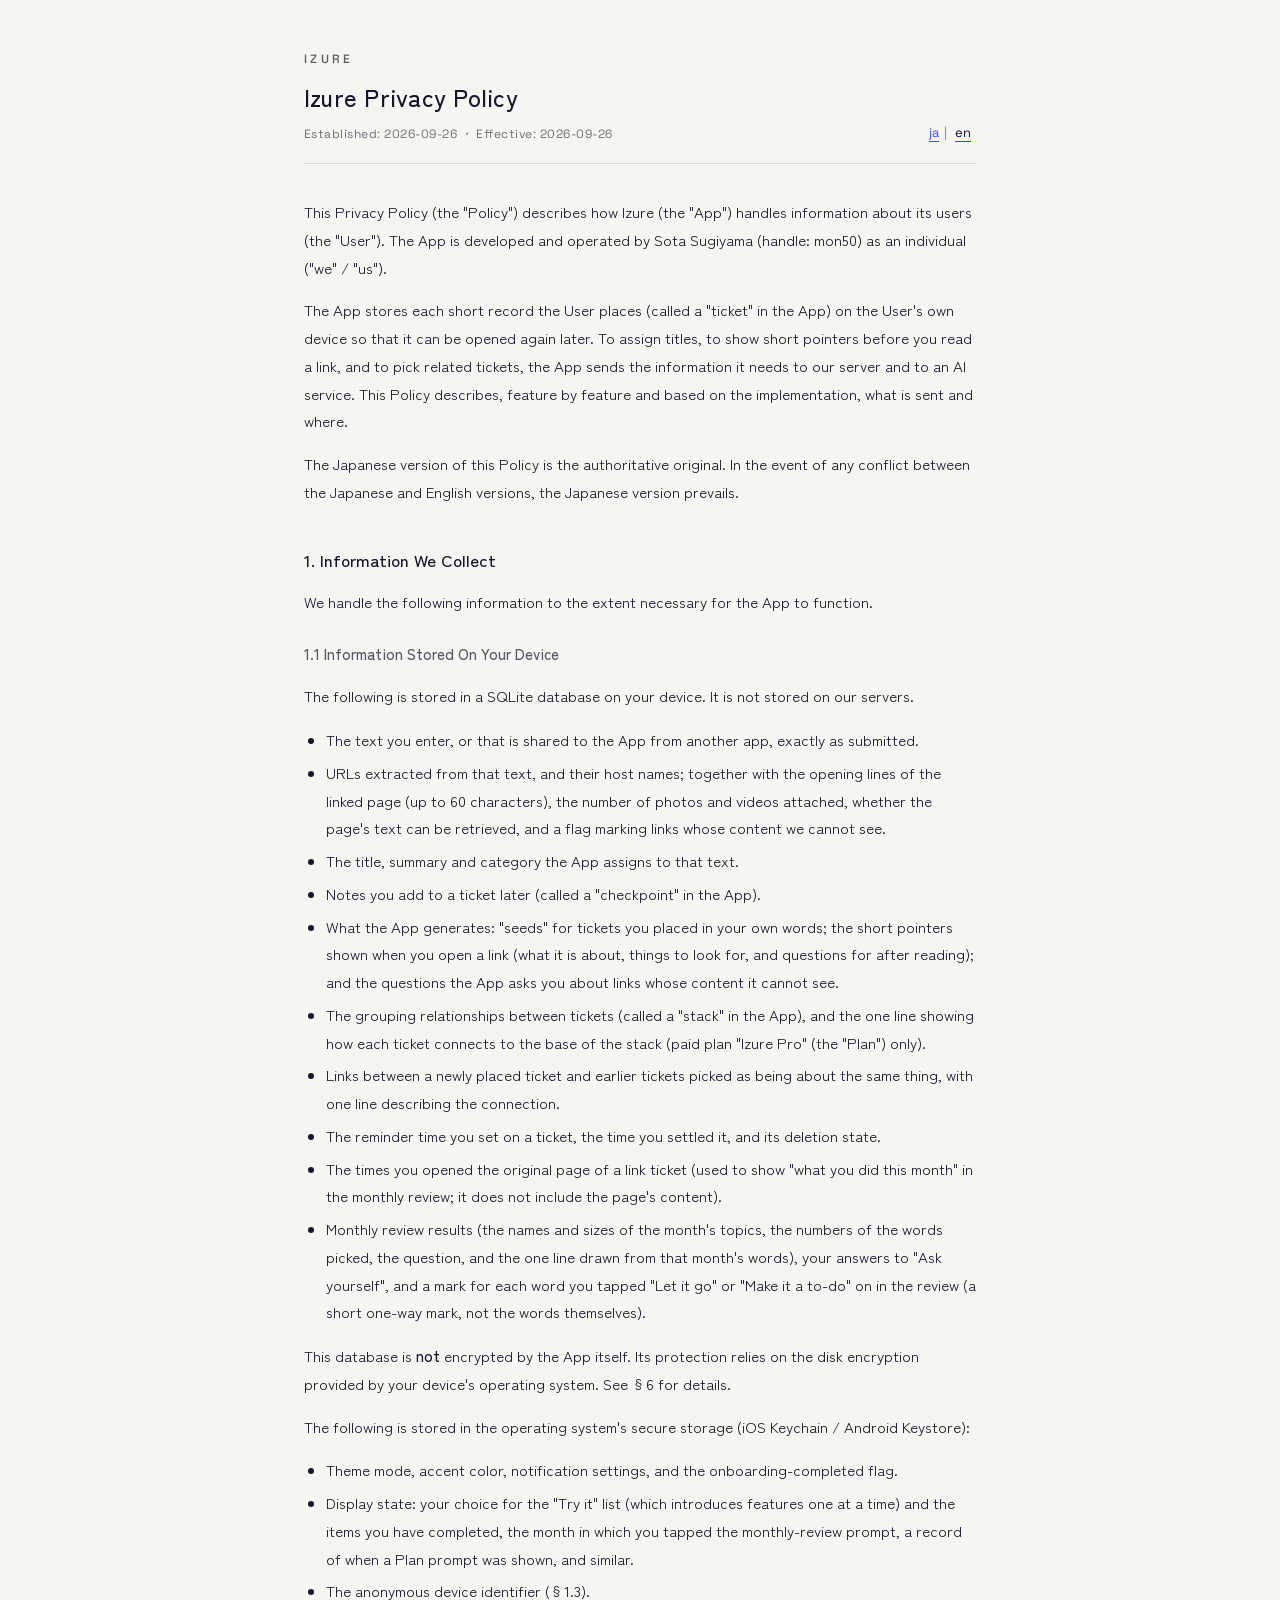
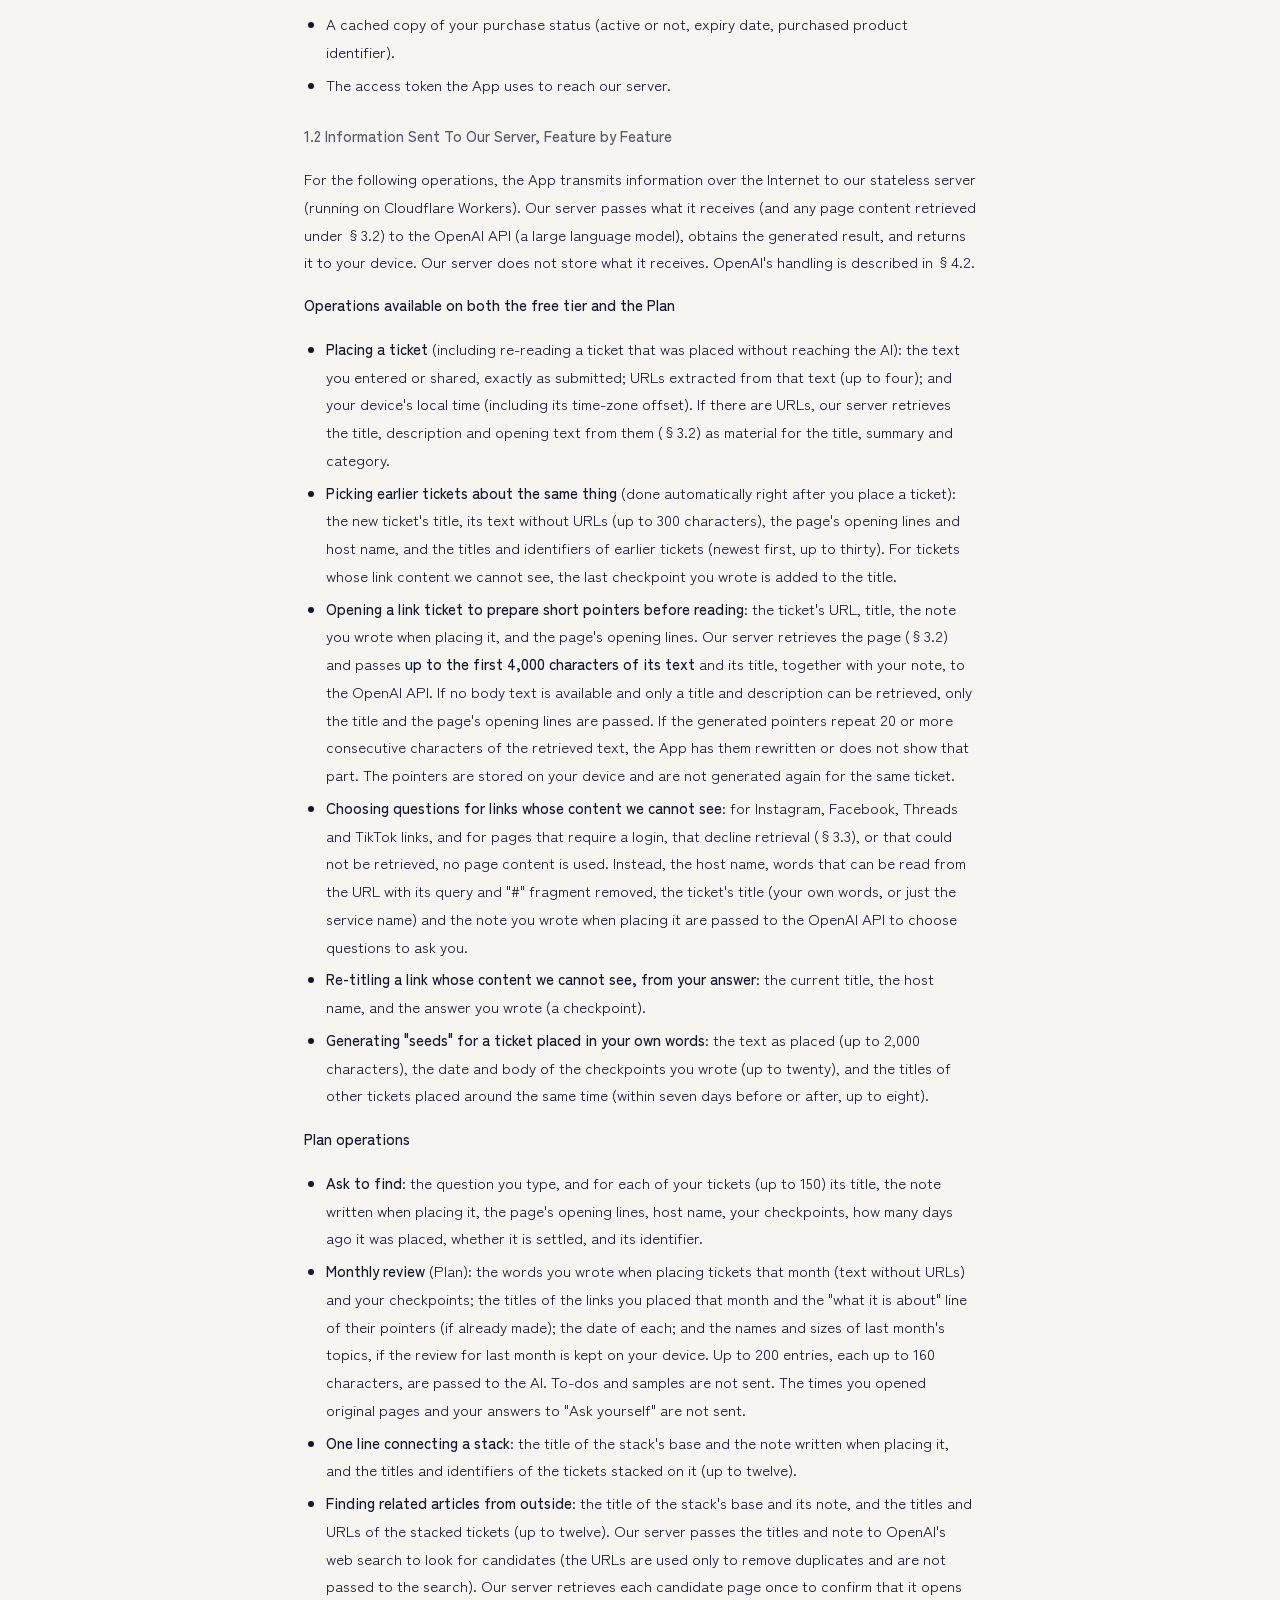
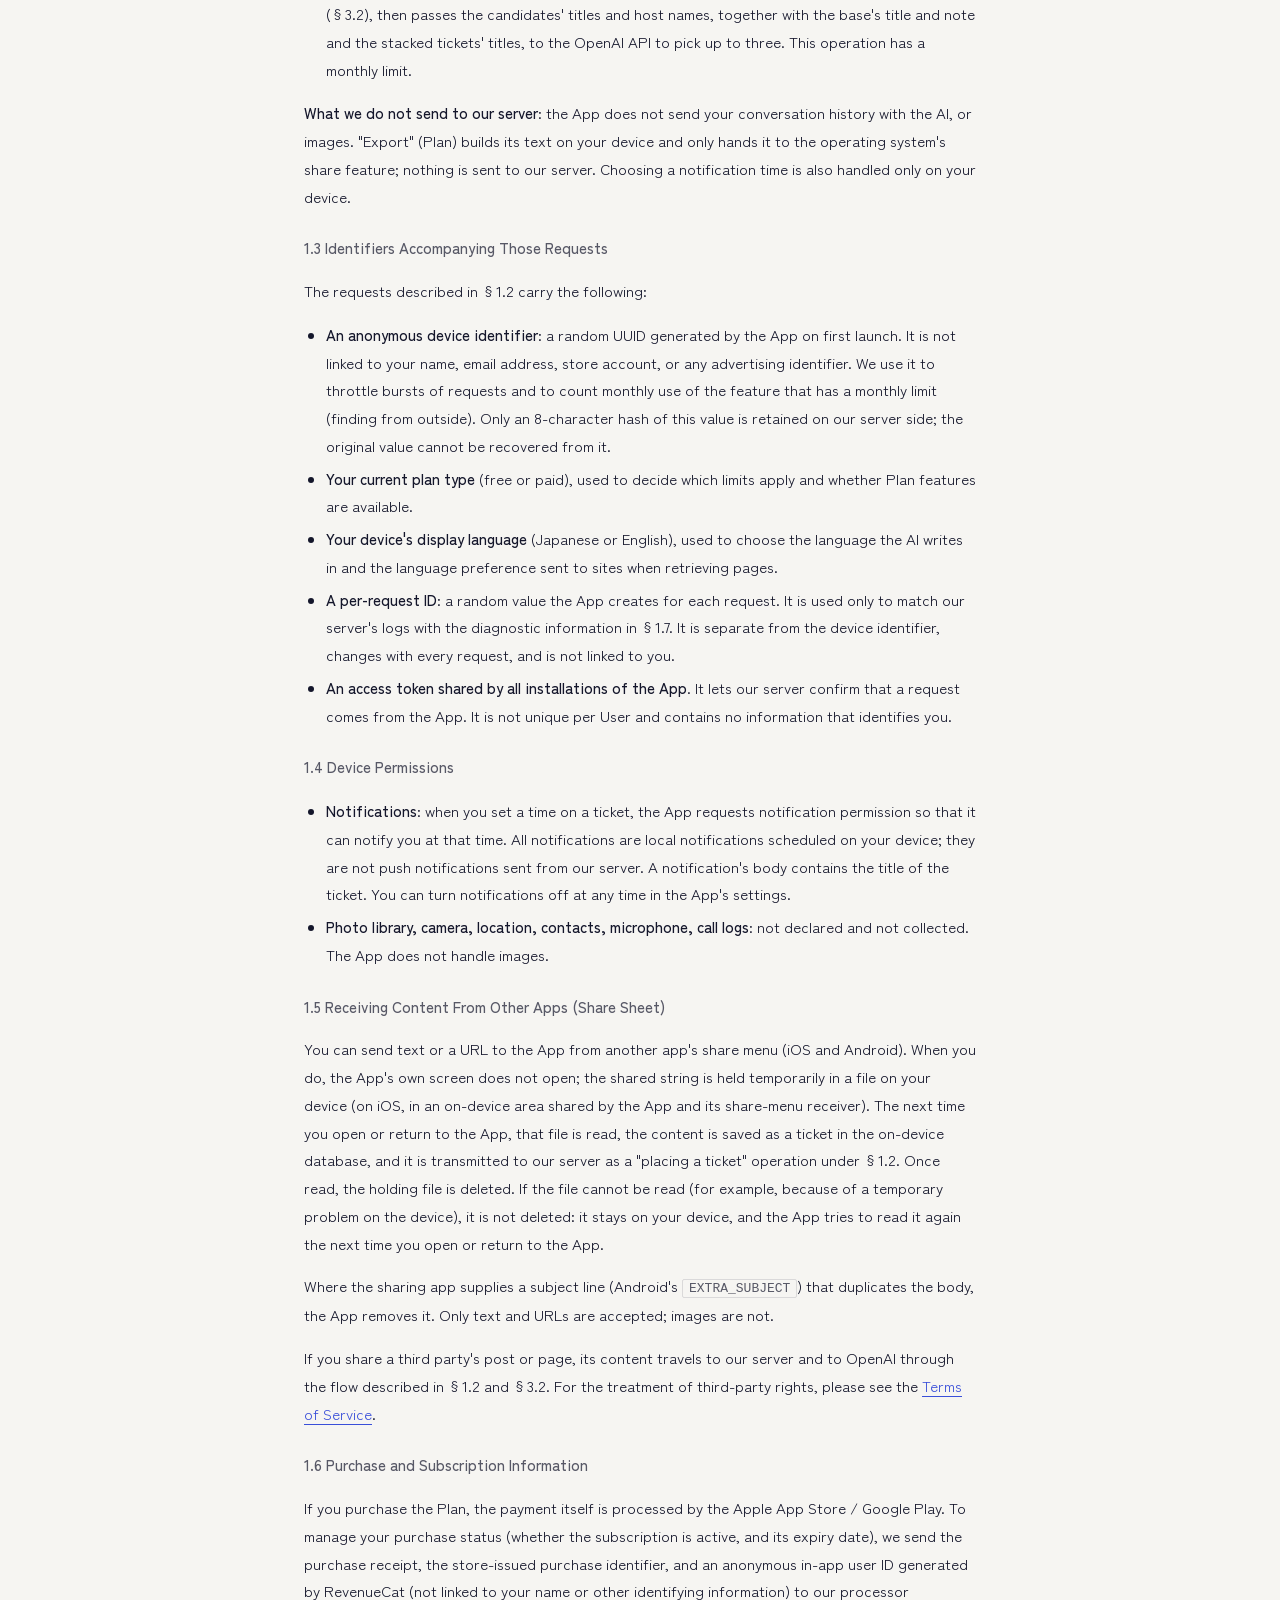
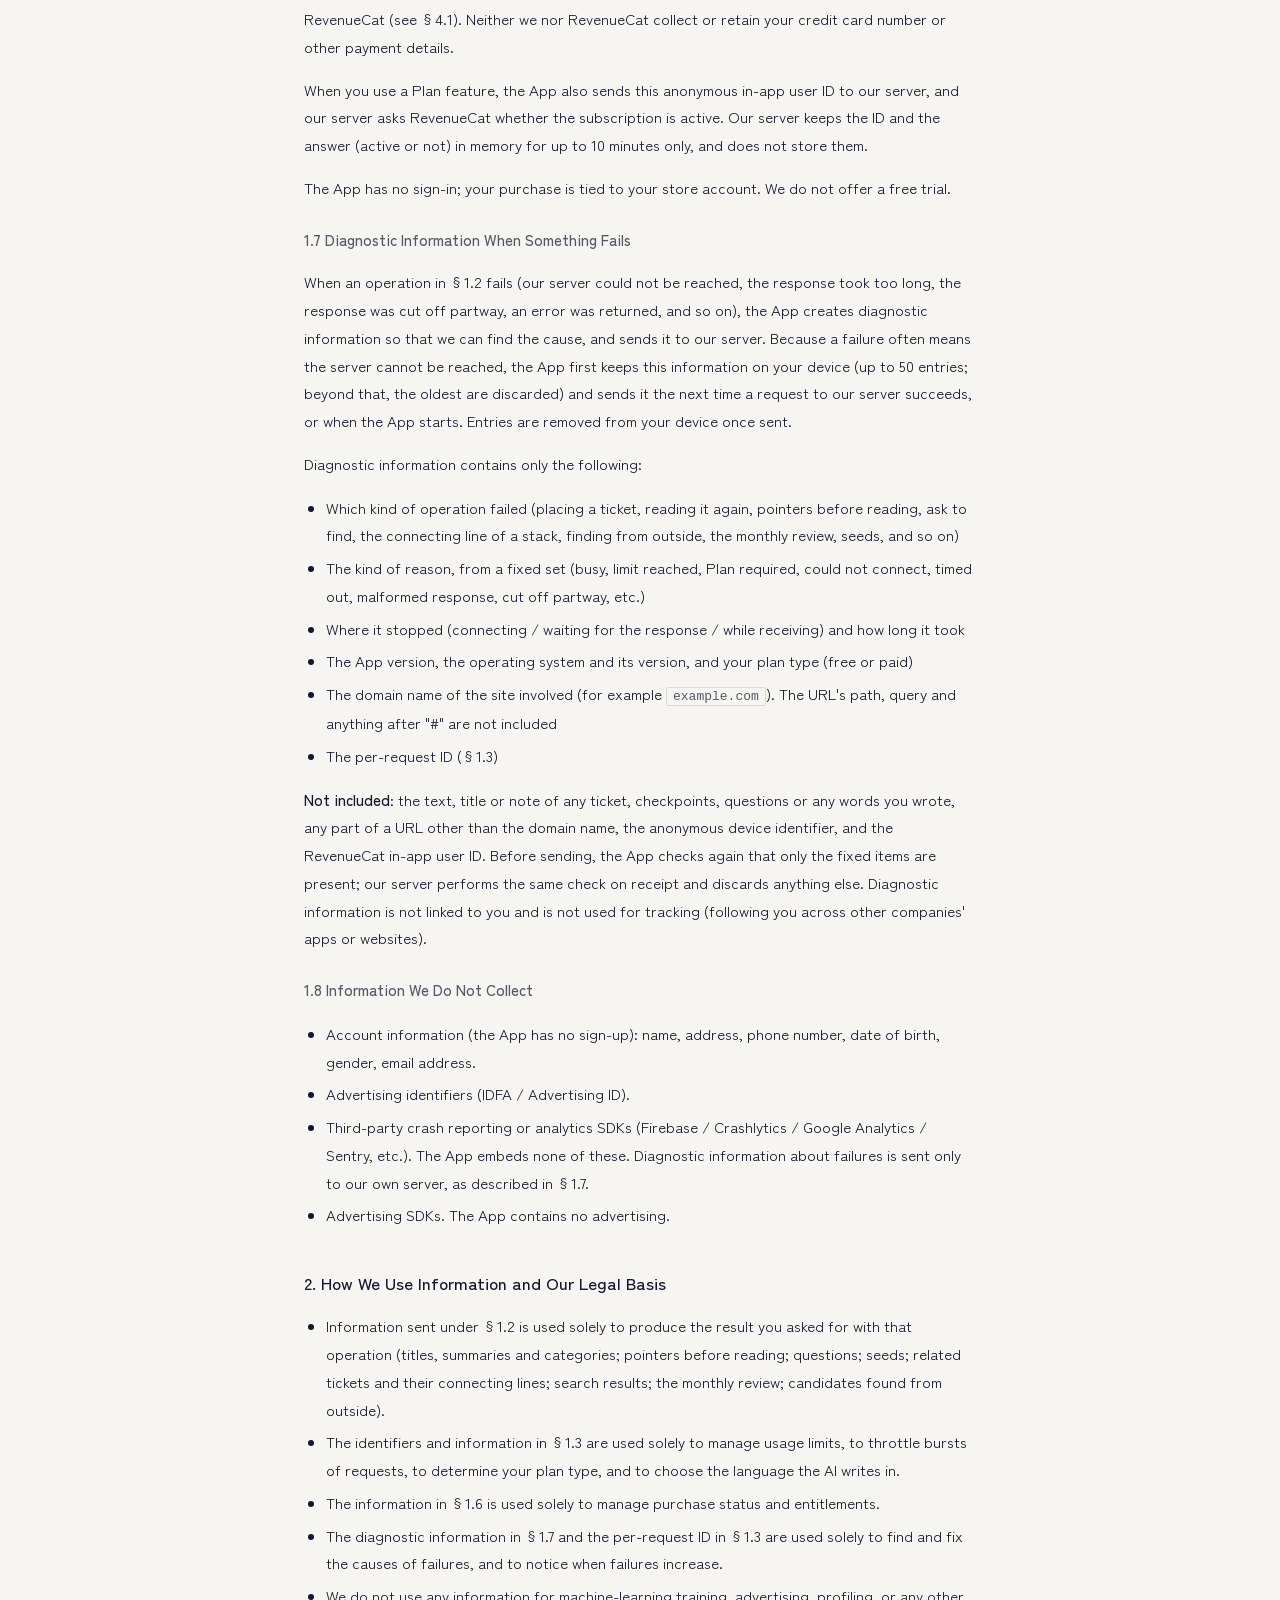
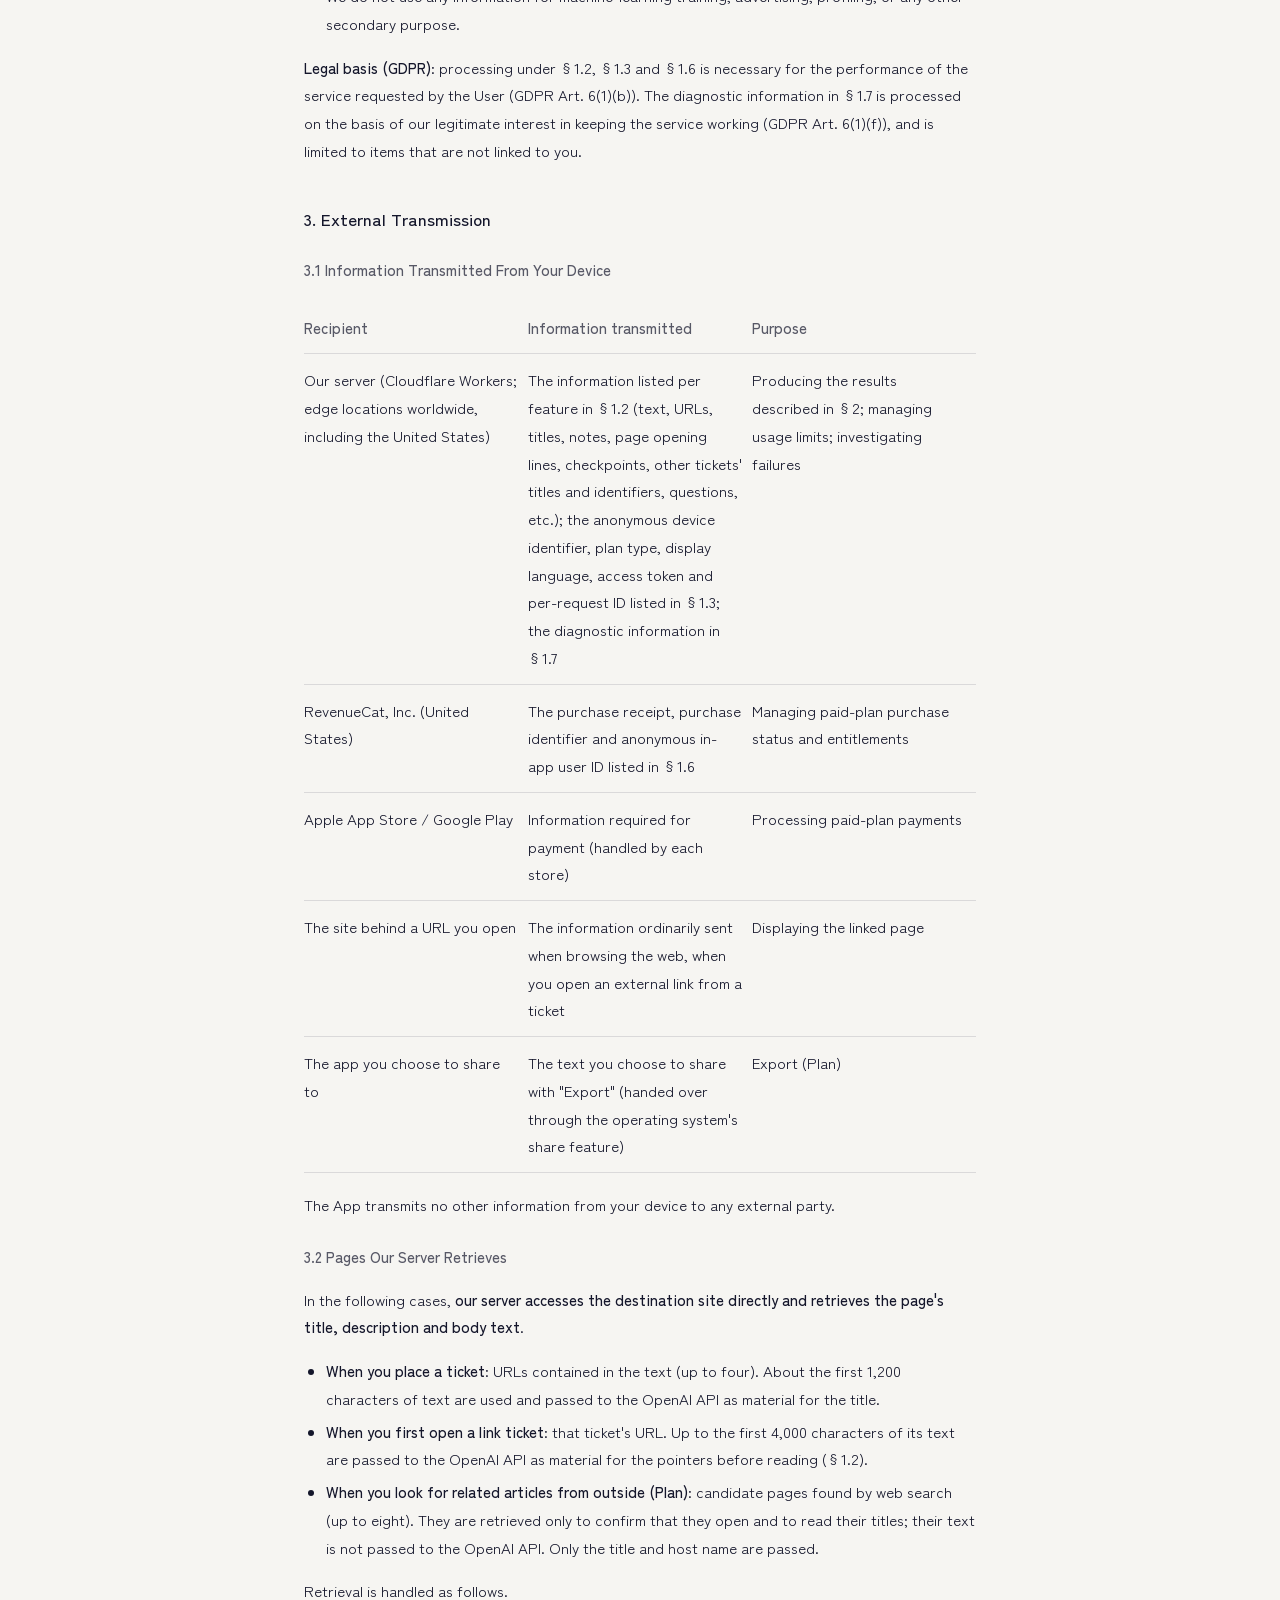
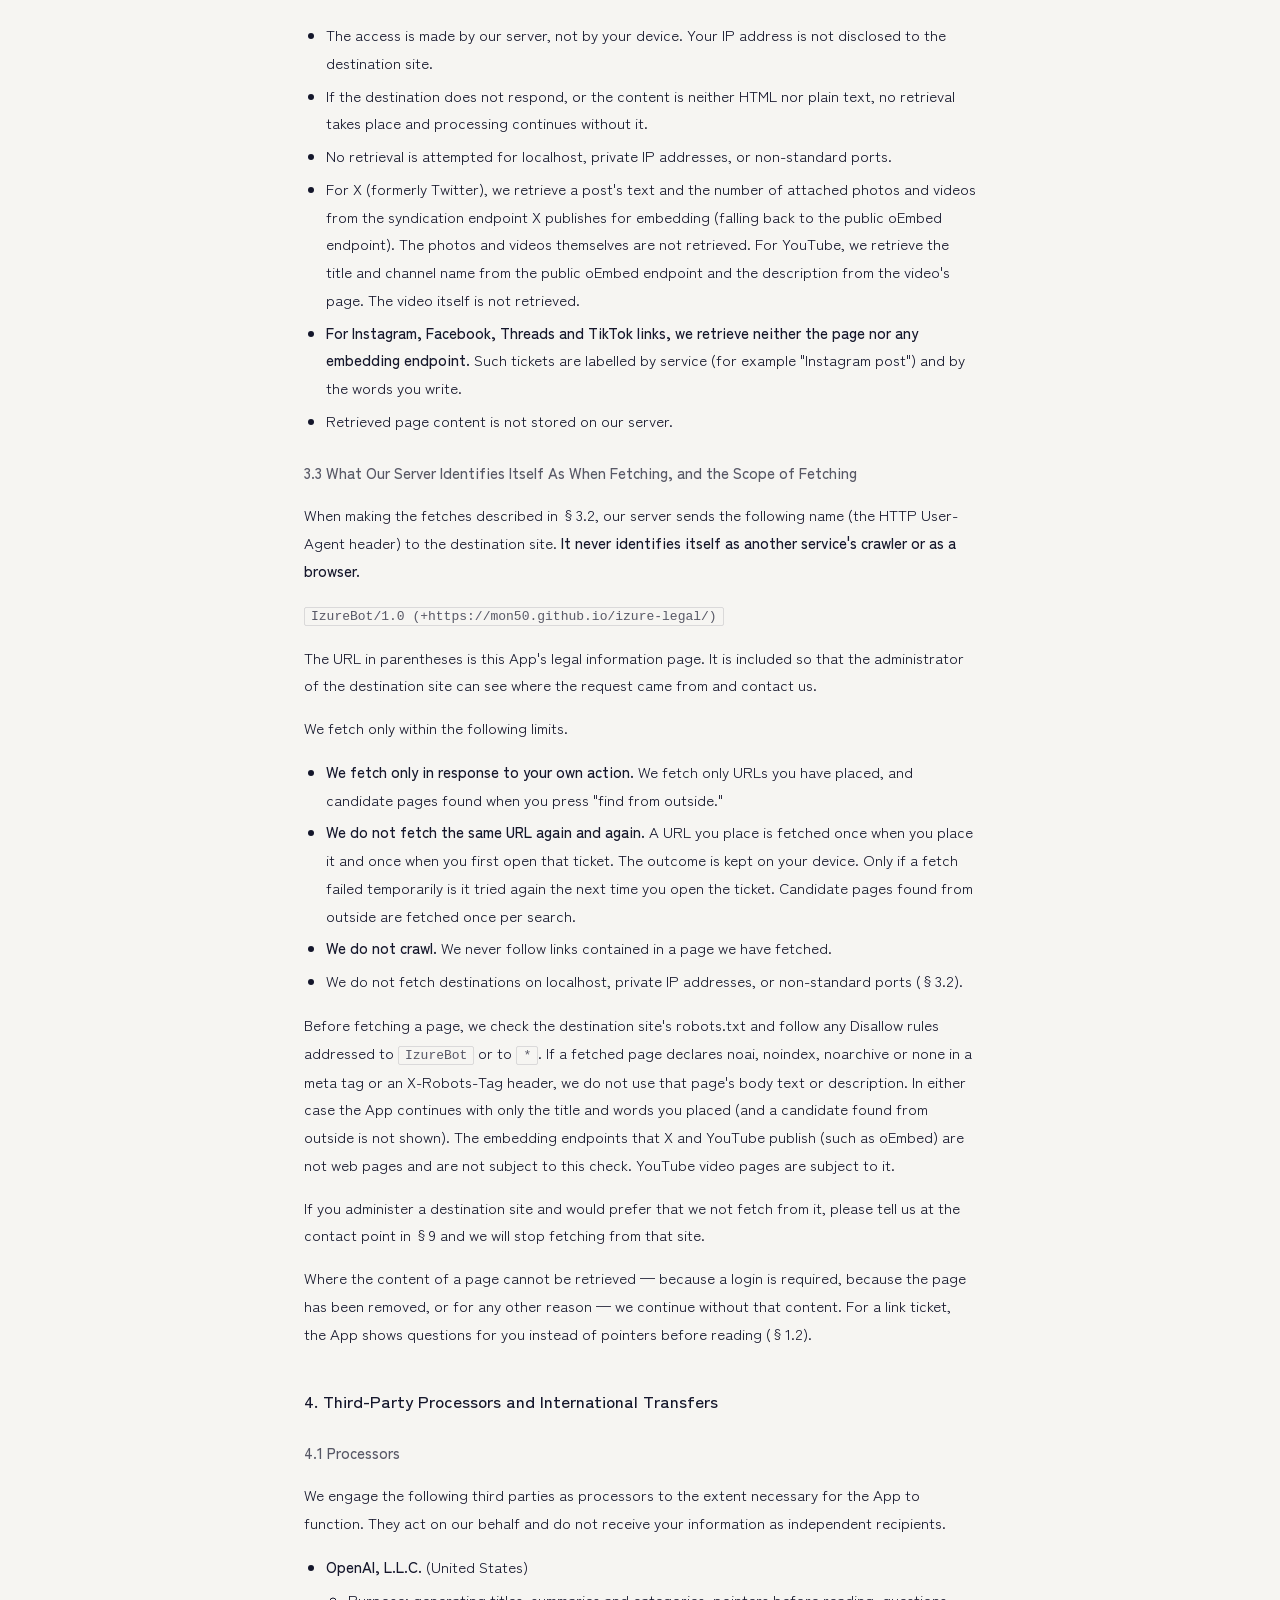
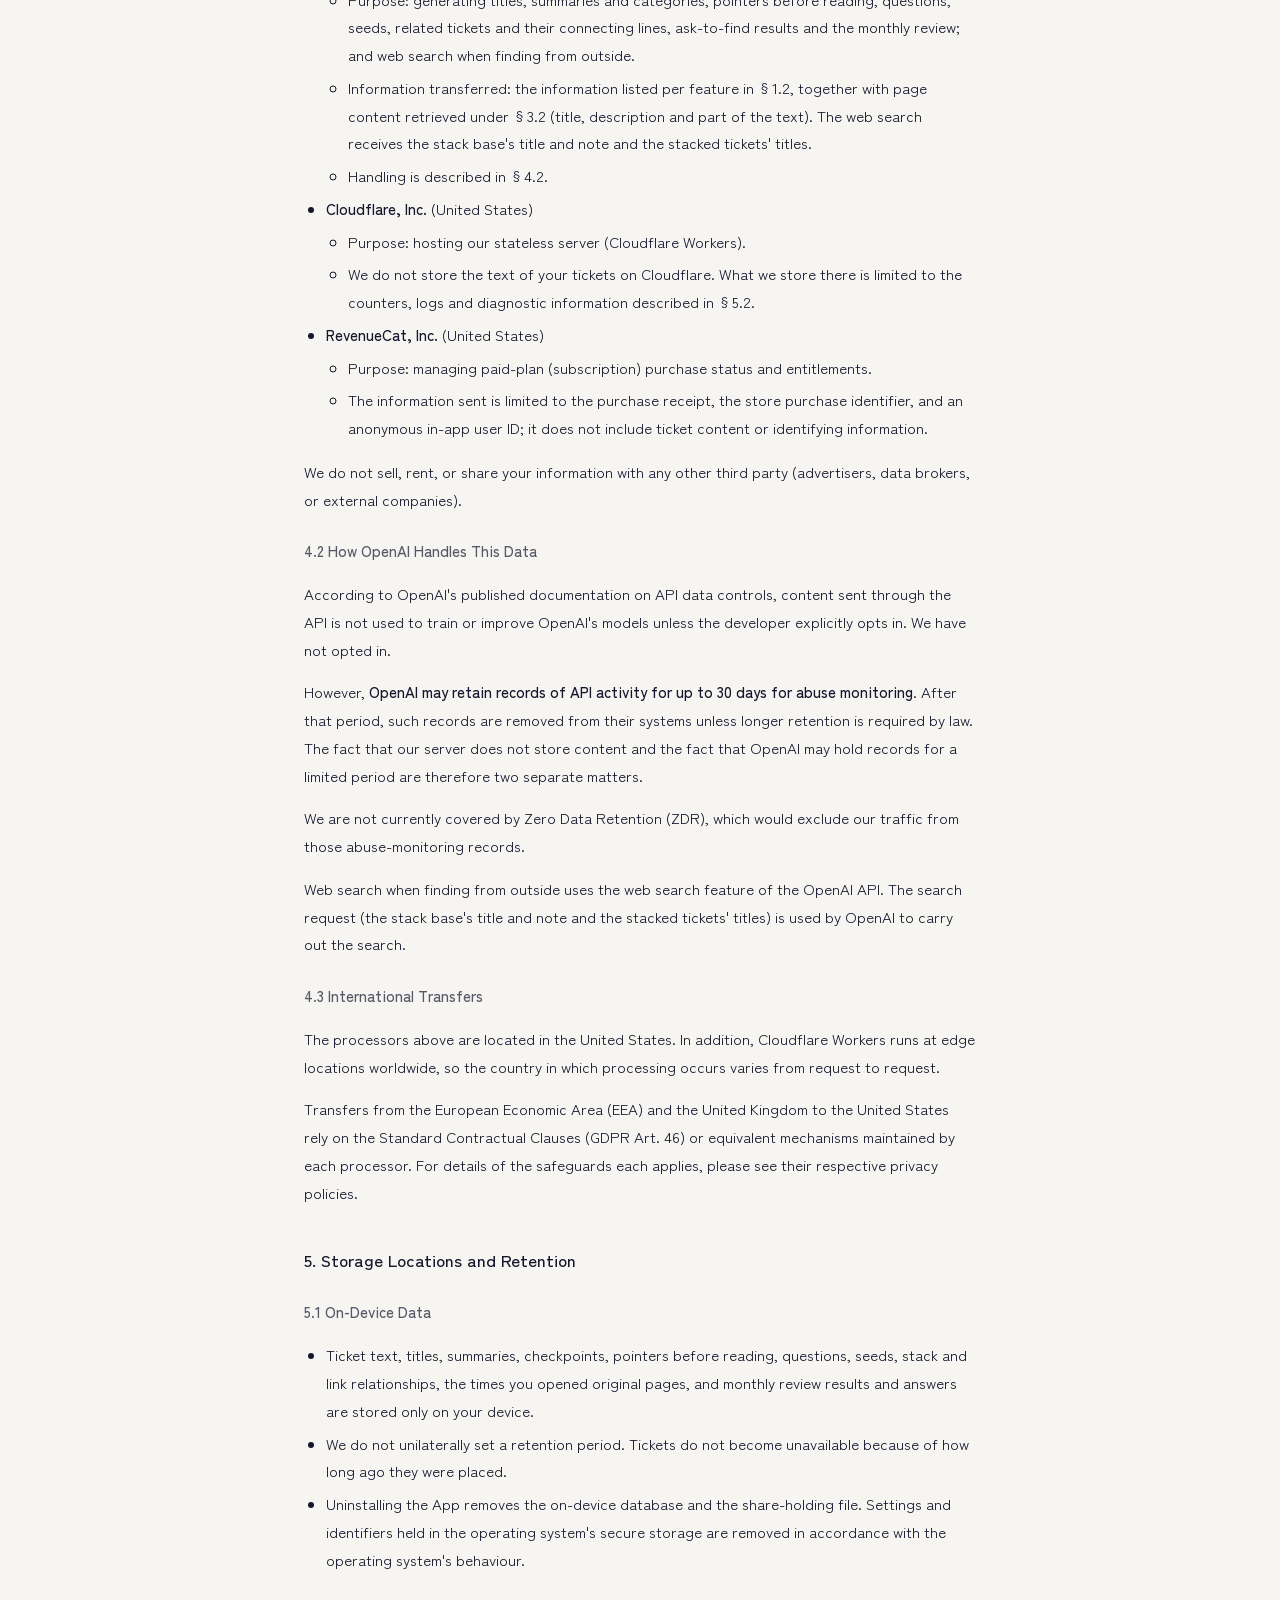
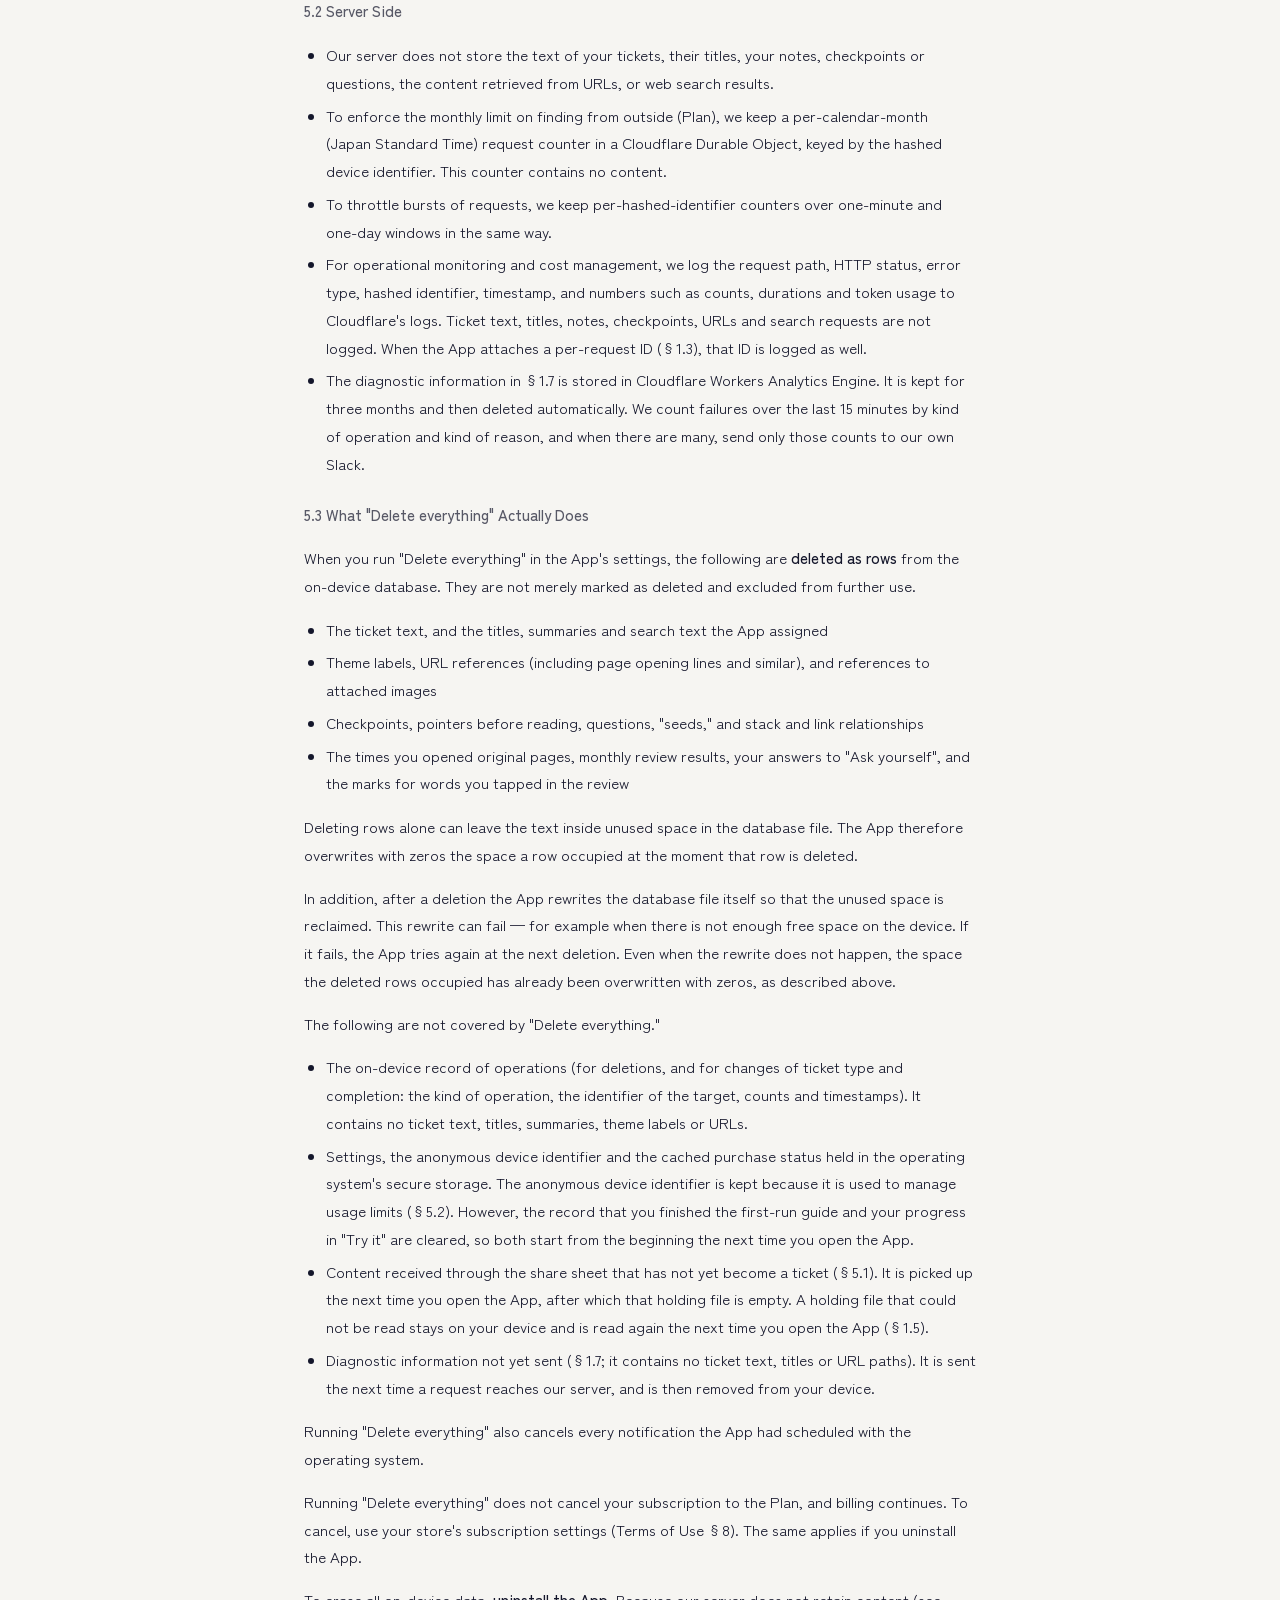
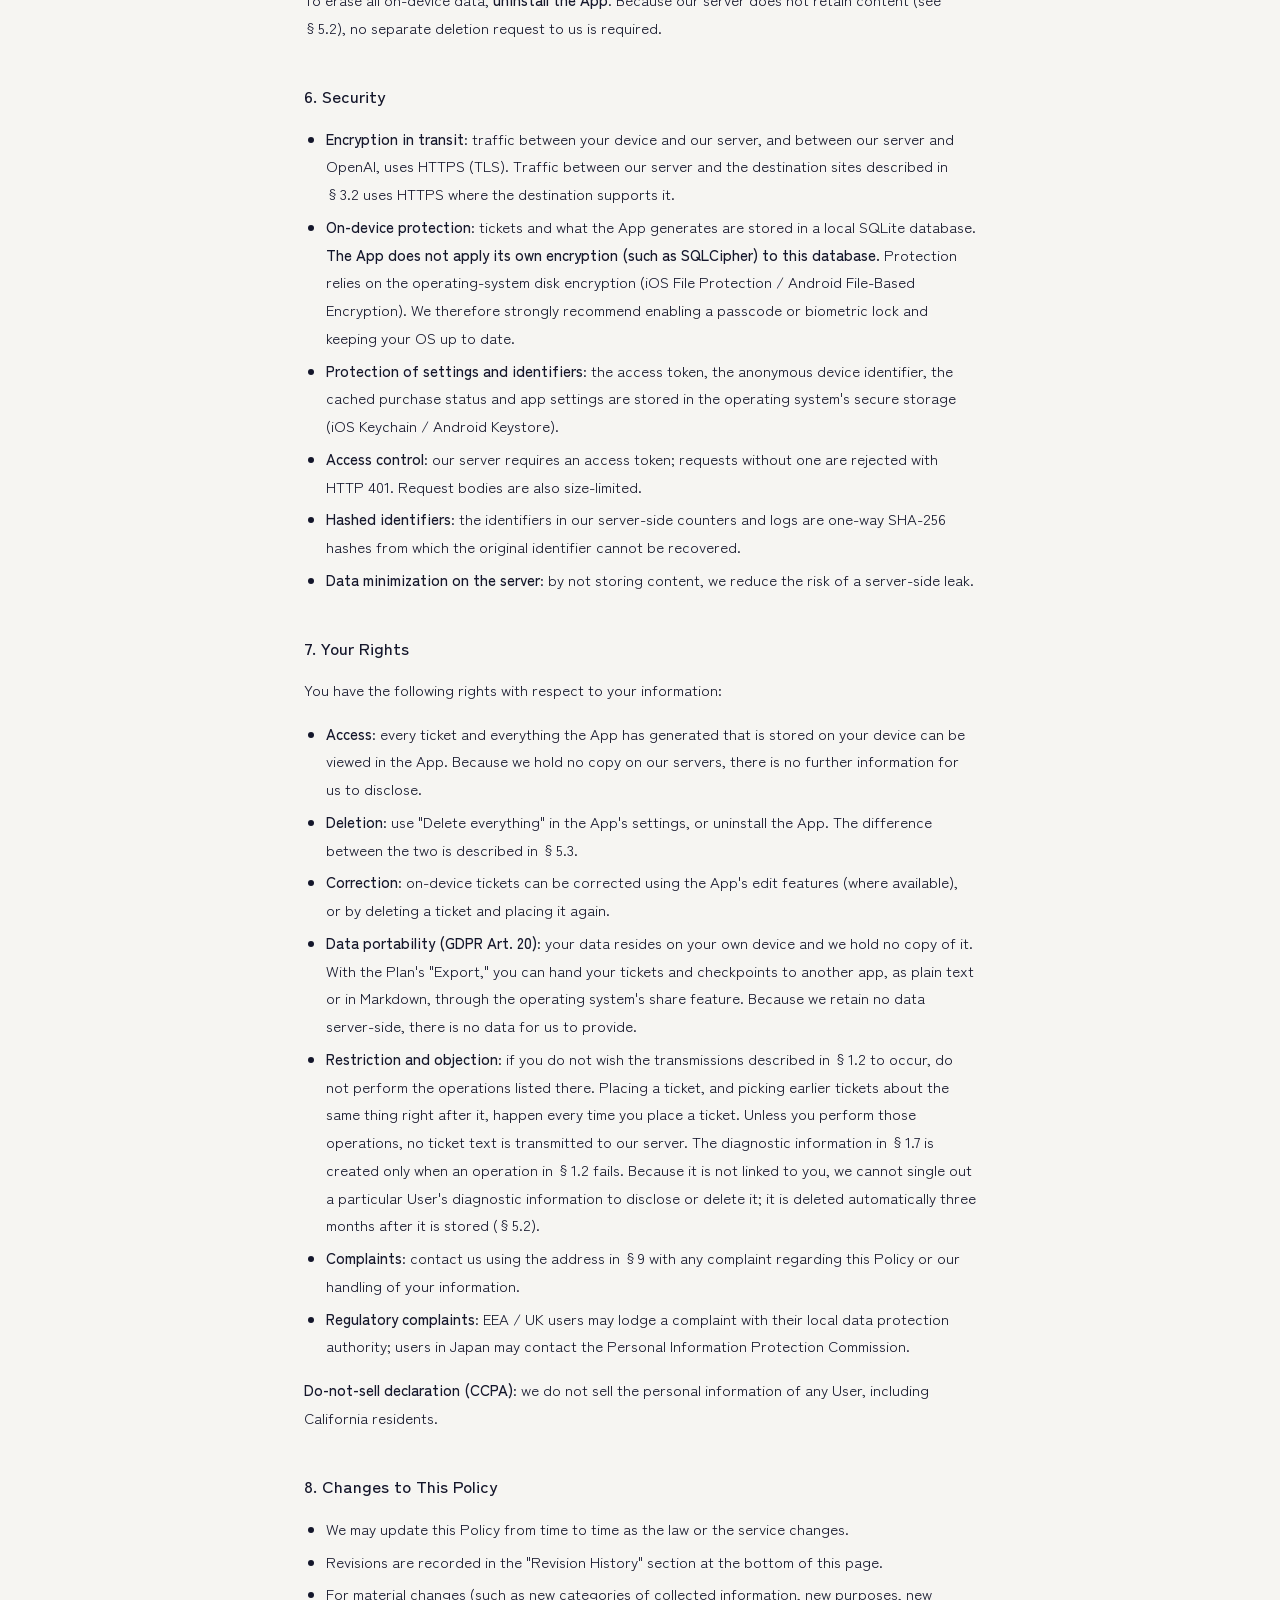
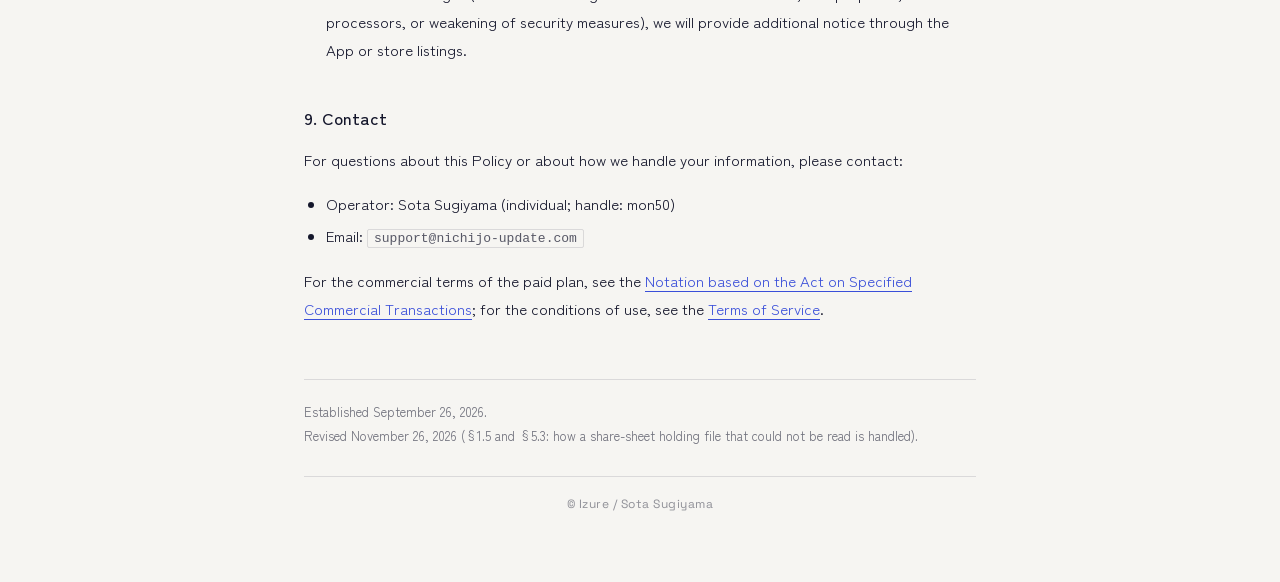
==== commit 2848e2d8: "privacy: 共有シートの預かりファイルを読み出せなかったときは残す旨を 1.5・5.3 に足す 正本は izure の docs/legal（PR 76、main 7a26047）。  Co-A" ====
--- a/legal/privacy/en/index.html
+++ b/legal/privacy/en/index.html
@@ -24,6 +24,10 @@
   2026-09-26: Gemini (ai-backend/media-reader.ts) no longer processes user data. Placing uses probe mode (no Gemini call);
   shiori and stack-find pass no media reader. Only the weekly /canary check sends one author-chosen public video to Gemini.
   Google LLC was therefore removed from the processors.
+
+  2026-11-26 (minor revision; basis: accuracy of the matters published under APPI Art. 21 and 32): a share-sheet holding file
+  that cannot be read is no longer deleted; it stays on the device and is read again next time (src/features/share/share-inbox.ts).
+  Stated in §1.5 and §5.3. Recipients, transmitted information and off-device storage are unchanged.
 
   The plan name "Izure Pro" is a placeholder; replace it everywhere once the final name is decided.
 -->
@@ -230,7 +234,9 @@
         App's own screen does not open; the shared string is held temporarily in a file on your device (on iOS, in an on-device area shared by the App and its share-menu receiver).
         The next time you open or return to the App, that file is read, the content is saved as a ticket in
         the on-device database, and it is transmitted to our server as a "placing a ticket" operation under
-        §1.2. Once read, the holding file is deleted.
+        §1.2. Once read, the holding file is deleted. If the file cannot be read (for example, because of a
+        temporary problem on the device), it is not deleted: it stays on your device, and the App tries to read it
+        again the next time you open or return to the App.
       </p>
       <p>
         Where the sharing app supplies a subject line (Android's <code>EXTRA_SUBJECT</code>) that duplicates
@@ -554,7 +560,8 @@
         </li>
         <li>
           Content received through the share sheet that has not yet become a ticket (§5.1). It is picked up
-          the next time you open the App, after which that holding file is empty.
+          the next time you open the App, after which that holding file is empty. A holding file that could not
+          be read stays on your device and is read again the next time you open the App (§1.5).
         </li>
         <li>
           Diagnostic information not yet sent (§1.7; it contains no ticket text, titles or URL paths). It is
@@ -651,7 +658,7 @@
         for the conditions of use, see the <a href="../../terms/en/">Terms of Service</a>.
       </p>
 
-      <footer class="revisions">Established September 26, 2026.</footer>
+      <footer class="revisions">Established September 26, 2026.<br />Revised November 26, 2026 (§1.5 and §5.3: how a share-sheet holding file that could not be read is handled).</footer>
       <footer class="bottom">© Izure / Sota Sugiyama</footer>
     </main>
   </body>
